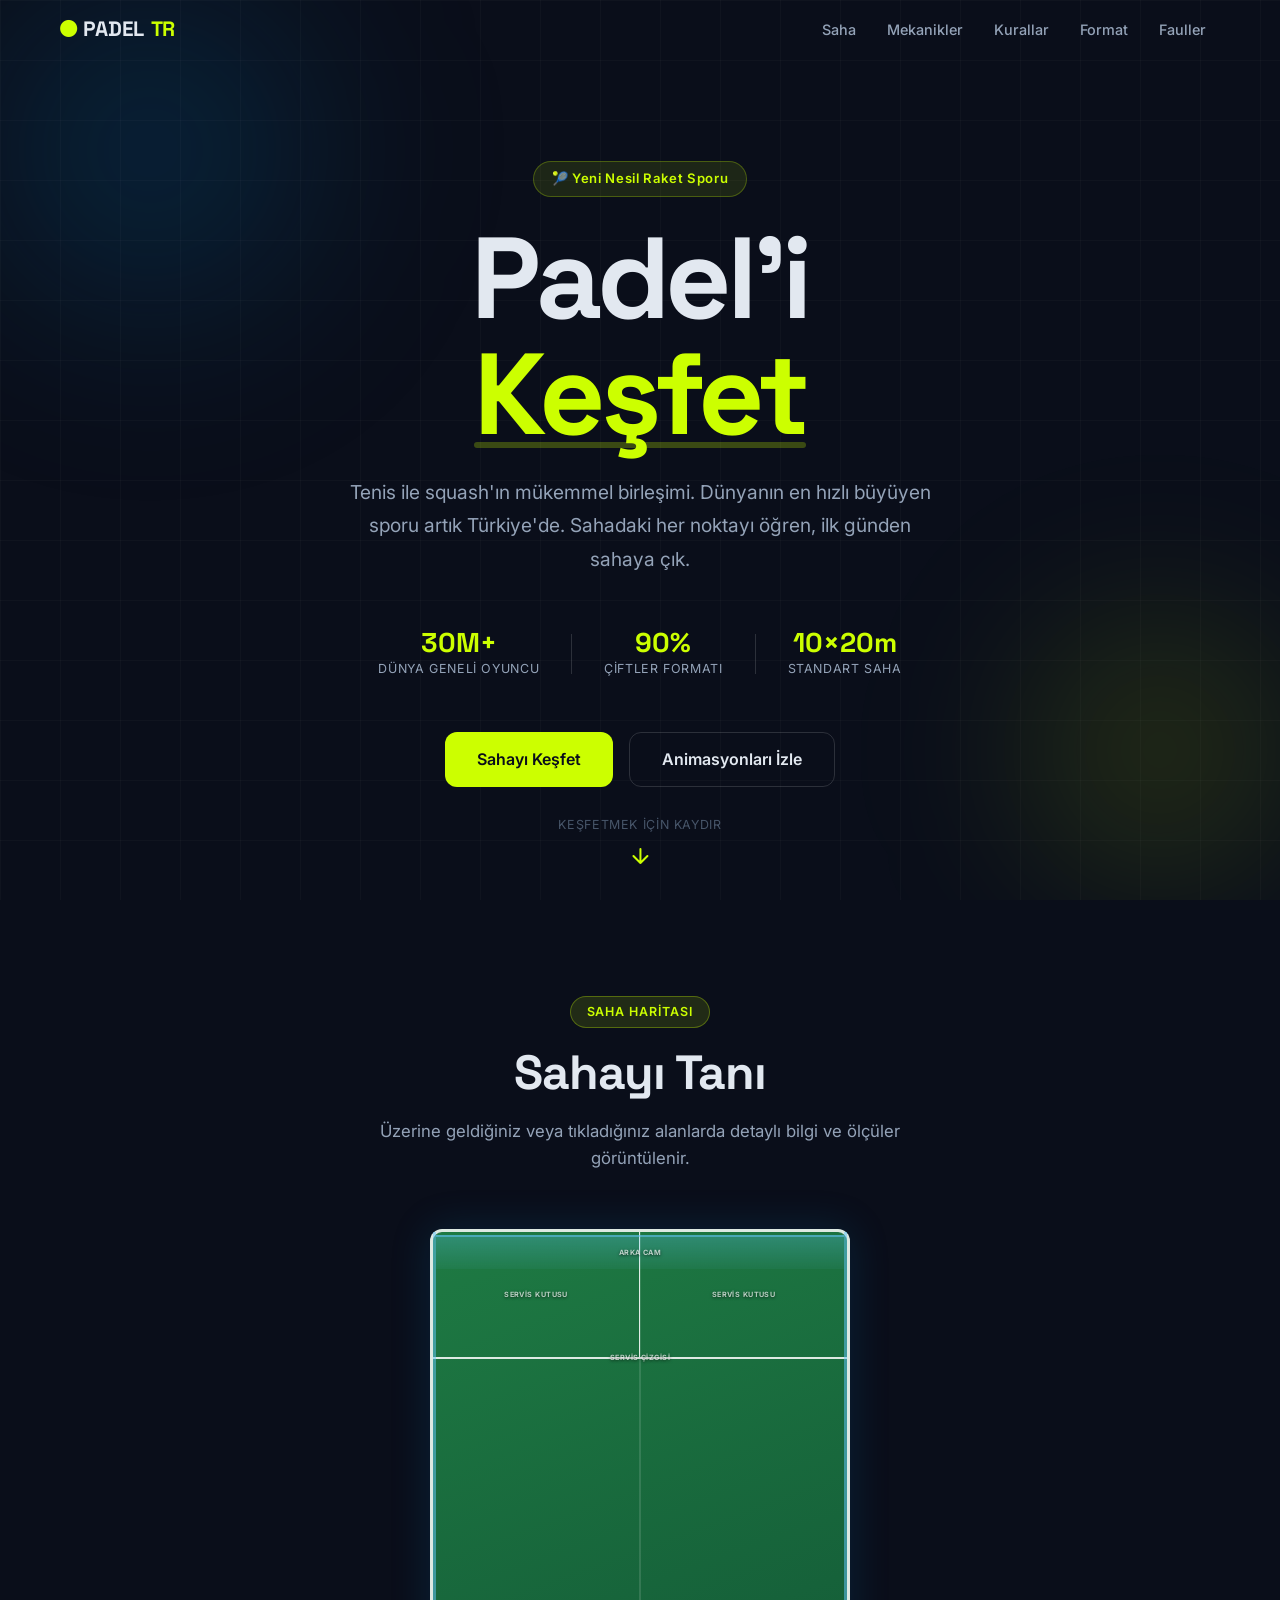
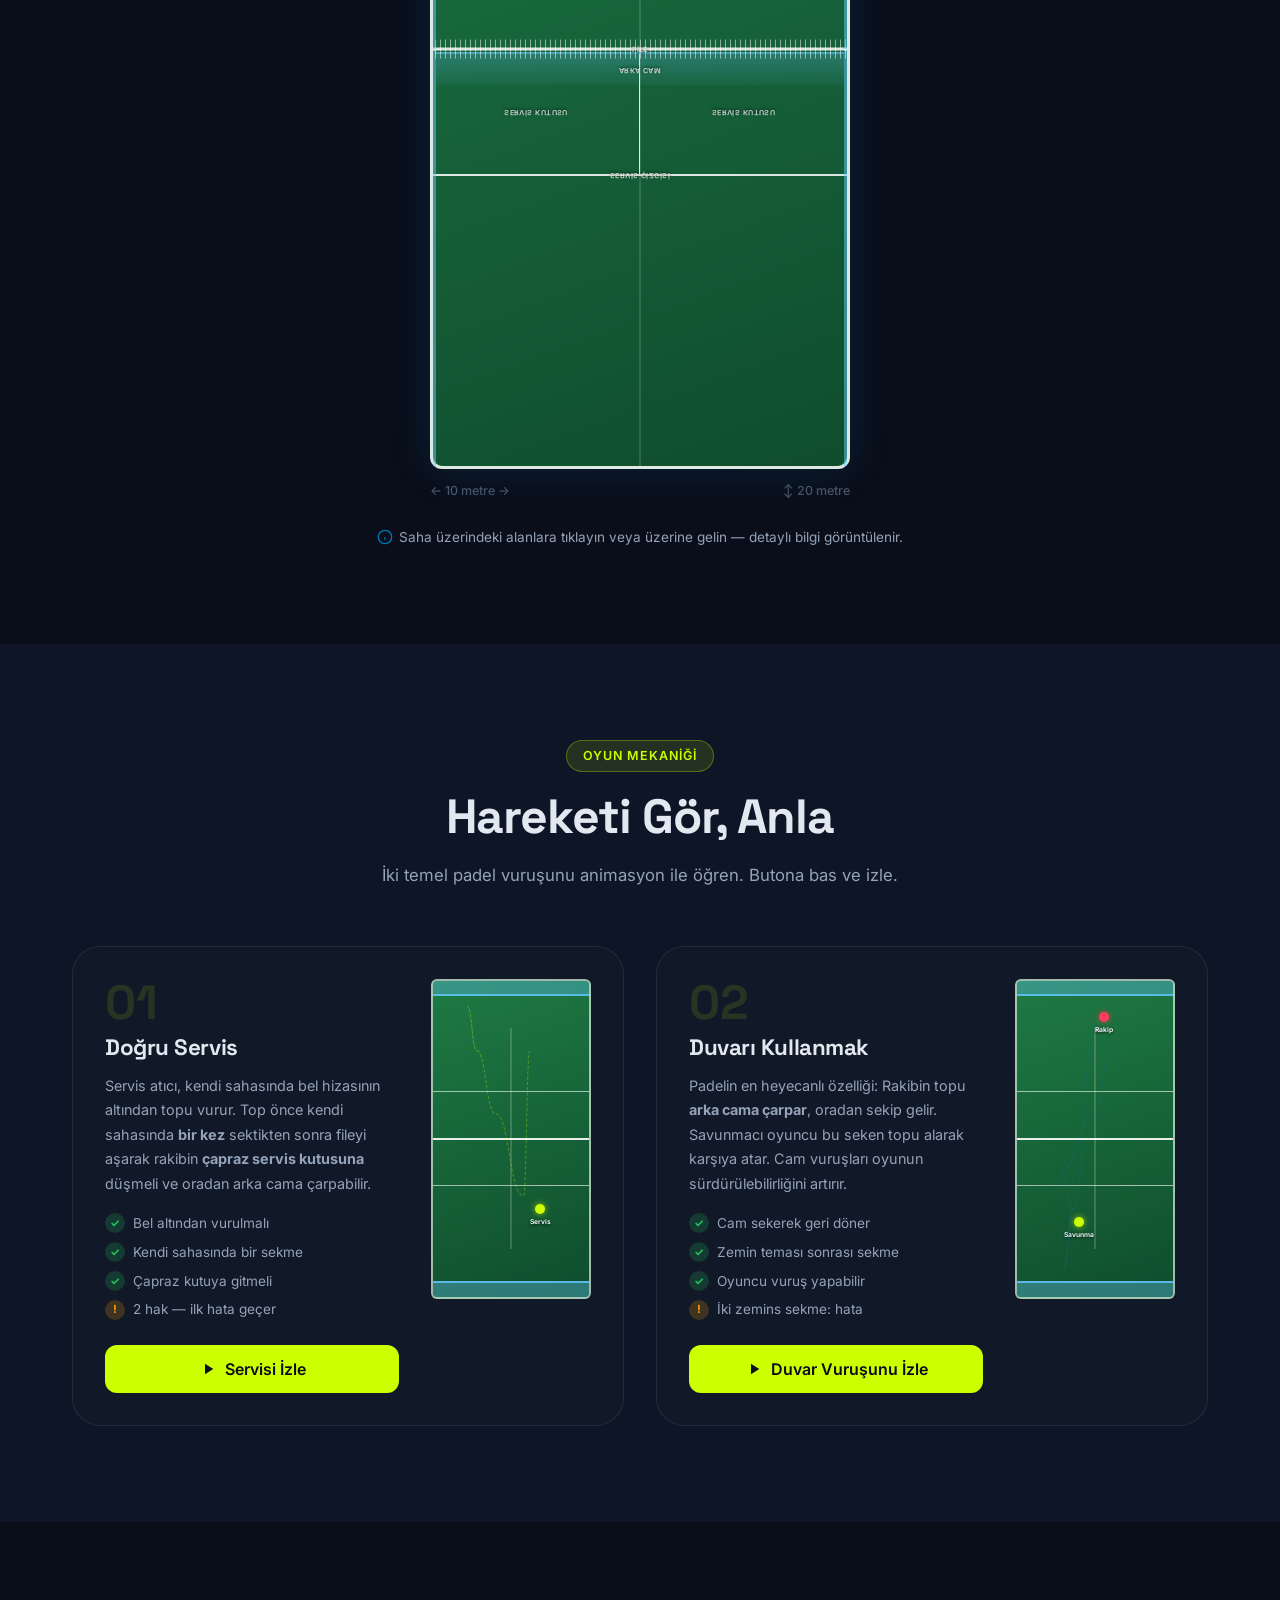
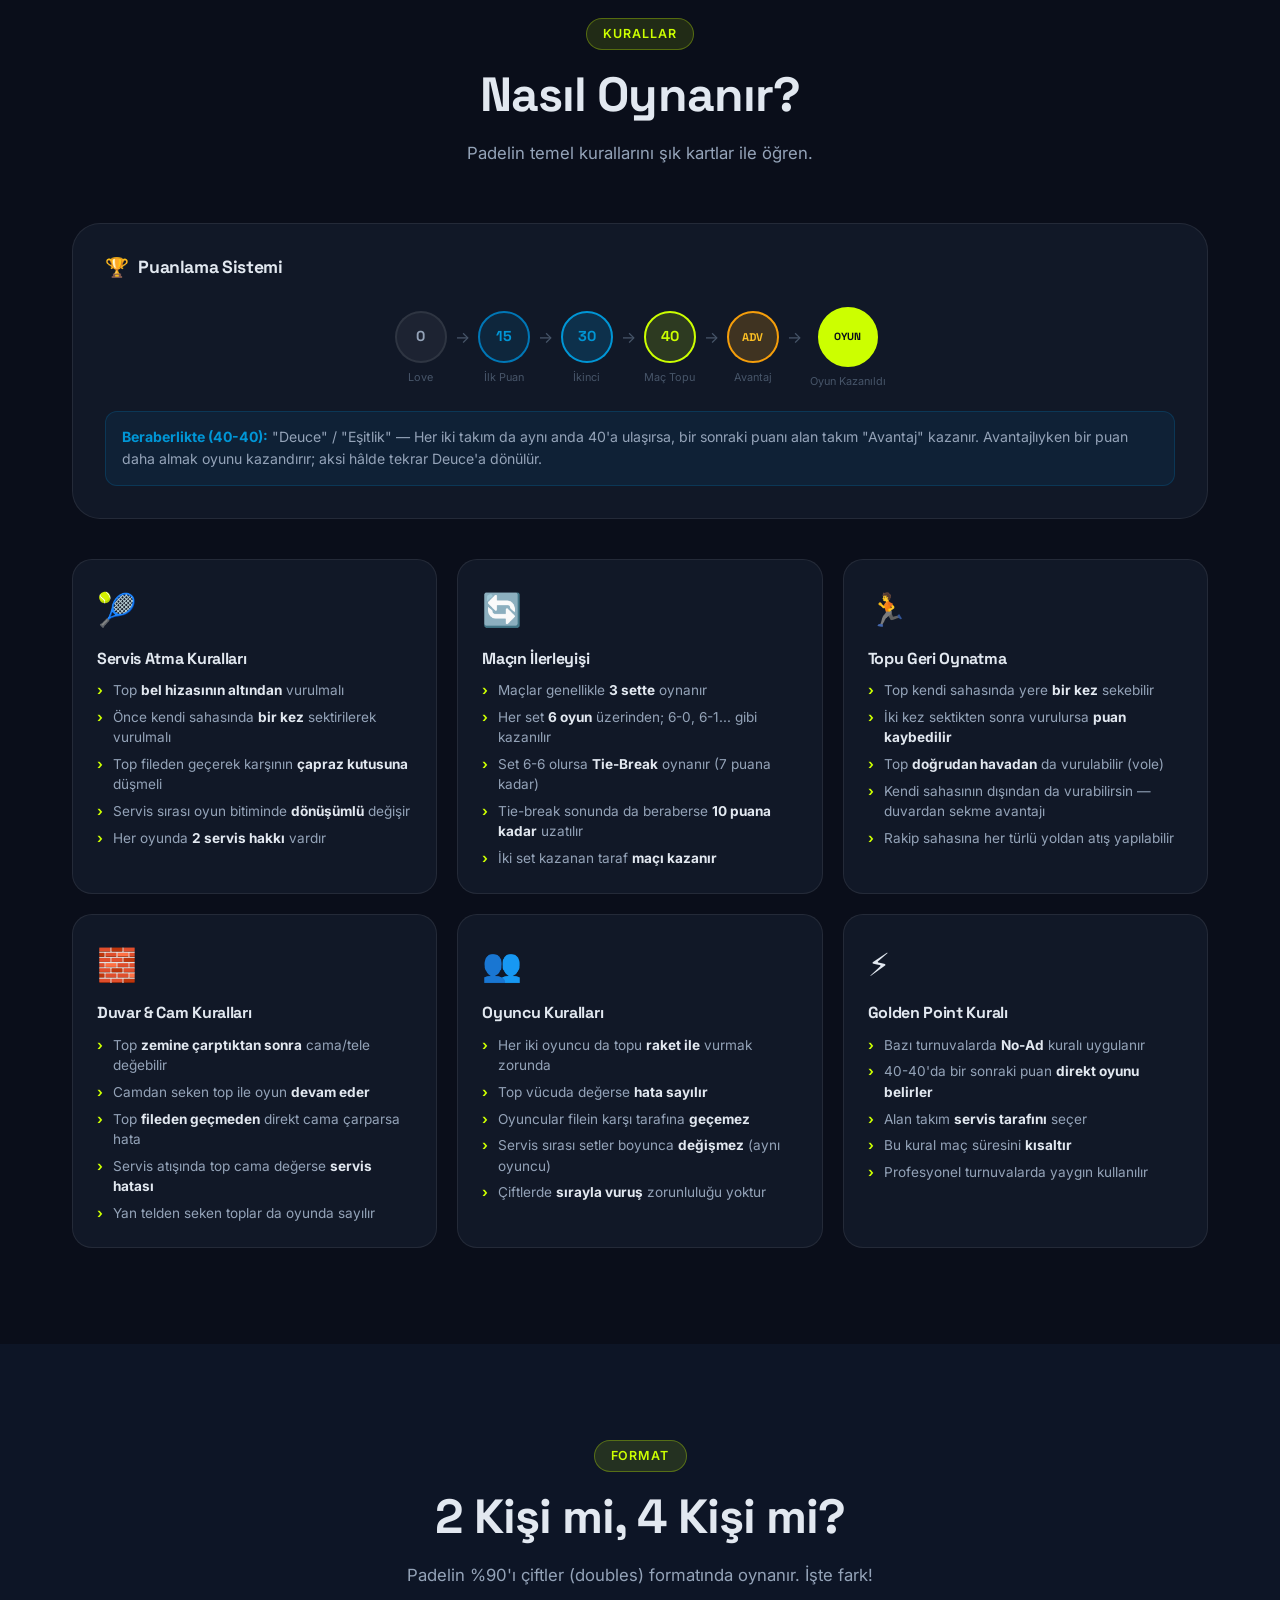
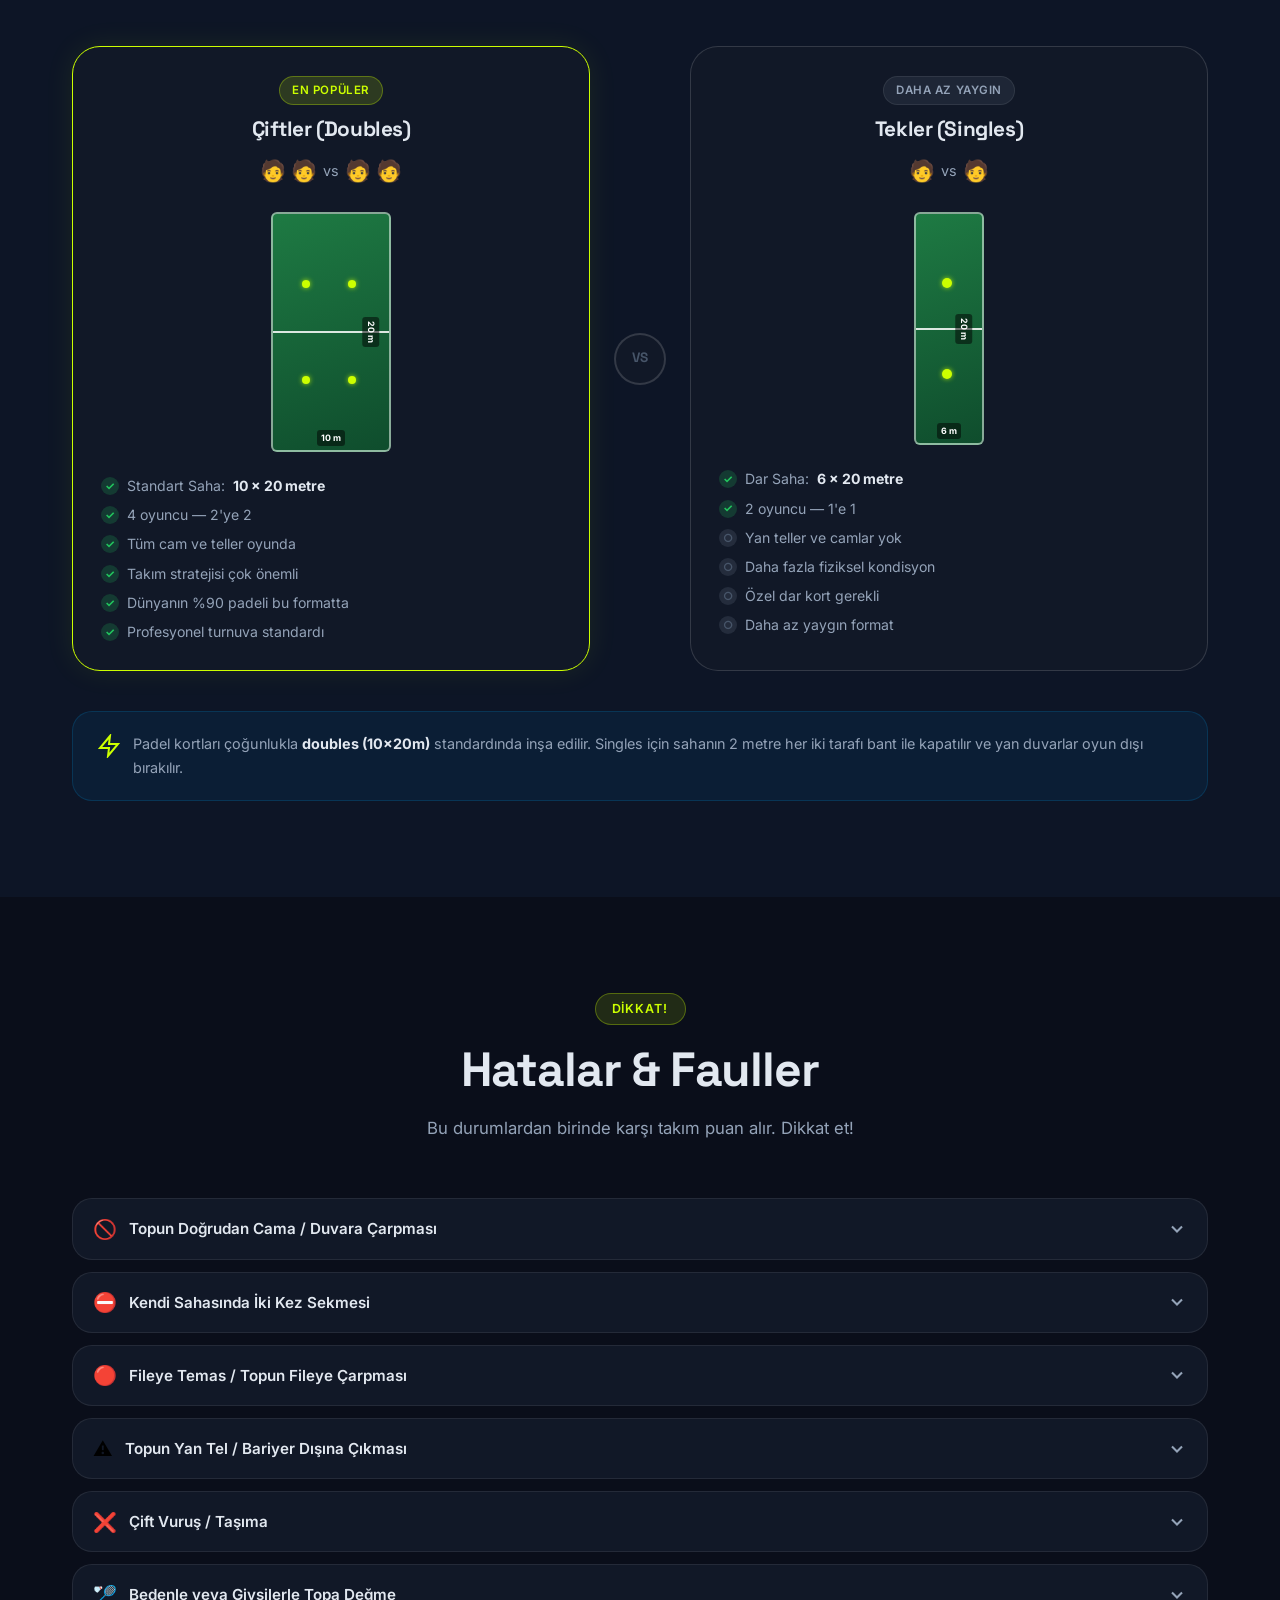
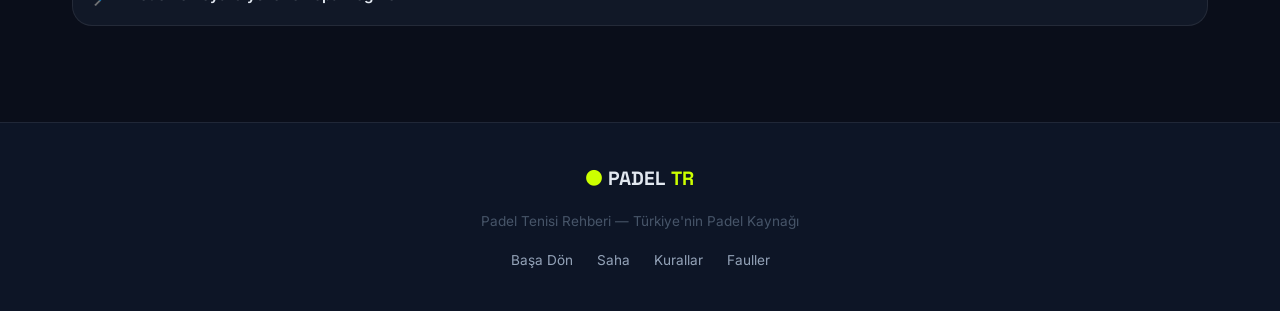
==== index.html @ 885c06d2 "feat: Padel Tenisi Rehberi - tam interaktif web sitesi - Hero bolumu: animasyonlu orb arka plan, neo" ====
<!DOCTYPE html>
<html lang="tr">
<head>
  <meta charset="UTF-8" />
  <meta name="viewport" content="width=device-width, initial-scale=1.0" />
  <meta name="description" content="Padel Tenisi Rehberi — Kurallar, Saha Haritası, Oyun Mekaniği ve Daha Fazlası" />
  <title>Padel'i Keşfet — Türkiye'nin Padel Rehberi</title>
  <link rel="stylesheet" href="style.css" />
  <link rel="preconnect" href="https://fonts.googleapis.com" />
  <link rel="preconnect" href="https://fonts.gstatic.com" crossorigin />
  <link href="https://fonts.googleapis.com/css2?family=Inter:wght@300;400;500;600;700;900&family=Space+Grotesk:wght@400;500;600;700&display=swap" rel="stylesheet" />
</head>
<body>

  <!-- ═══════════════════════════════════════════
       NAVIGATION
  ═══════════════════════════════════════════ -->
  <nav class="navbar" id="navbar">
    <div class="nav-inner">
      <a href="#hero" class="nav-logo">
        <span class="logo-ball">⬤</span>
        PADEL<span class="logo-accent">TR</span>
      </a>
      <button class="nav-toggle" id="navToggle" aria-label="Menüyü aç/kapat">
        <span></span><span></span><span></span>
      </button>
      <ul class="nav-links" id="navLinks">
        <li><a href="#court-map">Saha</a></li>
        <li><a href="#mechanics">Mekanikler</a></li>
        <li><a href="#rules">Kurallar</a></li>
        <li><a href="#formats">Format</a></li>
        <li><a href="#faults">Fauller</a></li>
      </ul>
    </div>
  </nav>

  <!-- ═══════════════════════════════════════════
       1. HERO BÖLÜMİ
  ═══════════════════════════════════════════ -->
  <section class="hero" id="hero">
    <div class="hero-bg">
      <div class="hero-orb hero-orb--1"></div>
      <div class="hero-orb hero-orb--2"></div>
      <div class="hero-grid-lines"></div>
    </div>
    <div class="hero-content">
      <div class="hero-badge">🎾 Yeni Nesil Raket Sporu</div>
      <h1 class="hero-title">
        Padel'i<br />
        <span class="hero-title--accent">Keşfet</span>
      </h1>
      <p class="hero-subtitle">
        Tenis ile squash'ın mükemmel birleşimi. Dünyanın en hızlı büyüyen sporu artık Türkiye'de. 
        Sahadaki her noktayı öğren, ilk günden sahaya çık.
      </p>
      <div class="hero-stats">
        <div class="stat-item">
          <span class="stat-number">30M+</span>
          <span class="stat-label">Dünya Geneli Oyuncu</span>
        </div>
        <div class="stat-divider"></div>
        <div class="stat-item">
          <span class="stat-number">90%</span>
          <span class="stat-label">Çiftler Formatı</span>
        </div>
        <div class="stat-divider"></div>
        <div class="stat-item">
          <span class="stat-number">10×20m</span>
          <span class="stat-label">Standart Saha</span>
        </div>
      </div>
      <div class="hero-cta">
        <a href="#court-map" class="btn btn--primary">Sahayı Keşfet</a>
        <a href="#mechanics" class="btn btn--ghost">Animasyonları İzle</a>
      </div>
    </div>
    <div class="hero-scroll-hint">
      <span>Keşfetmek için kaydır</span>
      <div class="scroll-arrow">
        <svg width="24" height="24" viewBox="0 0 24 24" fill="none">
          <path d="M12 5v14M5 12l7 7 7-7" stroke="currentColor" stroke-width="2" stroke-linecap="round" stroke-linejoin="round"/>
        </svg>
      </div>
    </div>
  </section>

  <!-- ═══════════════════════════════════════════
       2. İNTERAKTİF SAHA HARİTASI
  ═══════════════════════════════════════════ -->
  <section class="section" id="court-map">
    <div class="container">
      <div class="section-header">
        <div class="section-tag">Saha Haritası</div>
        <h2 class="section-title">Sahayı Tanı</h2>
        <p class="section-desc">Üzerine geldiğiniz veya tıkladığınız alanlarda detaylı bilgi ve ölçüler görüntülenir.</p>
      </div>

      <div class="court-wrapper">
        <div class="court" id="court">

          <!-- Saha zemini -->
          <div class="court-surface"></div>

          <!-- Orta file -->
          <div class="court-net" data-hotspot="net">
            <div class="hotspot-label">FİLE</div>
            <div class="tooltip" role="tooltip">
              <h3>File (Net)</h3>
              <p>Ortada sahanın genişliği boyunca uzanan file. Ortada <strong>88 cm</strong>, kenarlarda <strong>92 cm</strong> yüksekliğindedir.</p>
              <ul>
                <li>Top fileden geçmeli</li>
                <li>File direğine çarparsa hata</li>
                <li>Sahanın ortasında yer alır</li>
              </ul>
            </div>
          </div>

          <!-- Üst yarı (rakip saha) -->
          <div class="court-half court-half--top">
            <!-- Servis kutuları üst -->
            <div class="service-box service-box--top-left" data-hotspot="service-box-tl">
              <div class="hotspot-label">SERVİS KUTUSU</div>
              <div class="tooltip" role="tooltip">
                <h3>Servis Kutusu (Sol)</h3>
                <p>Rakip sahasının sol servis alanı. <strong>5×3m</strong> boyutlarındadır.</p>
                <ul>
                  <li>Servis bu kutuya düşmeli</li>
                  <li>Çapraz atış gereklidir</li>
                  <li>Servis çizgisi sınırı var</li>
                </ul>
              </div>
            </div>
            <div class="service-box service-box--top-right" data-hotspot="service-box-tr">
              <div class="hotspot-label">SERVİS KUTUSU</div>
              <div class="tooltip" role="tooltip">
                <h3>Servis Kutusu (Sağ)</h3>
                <p>Rakip sahasının sağ servis alanı. <strong>5×3m</strong> boyutlarındadır.</p>
                <ul>
                  <li>Sağdan serviste bu kutuya atılır</li>
                  <li>Top çizgiye değse geçerlidir</li>
                </ul>
              </div>
            </div>
            <!-- Servis çizgisi üst -->
            <div class="service-line service-line--top" data-hotspot="service-line-top">
              <div class="hotspot-label">SERVİS ÇİZGİSİ</div>
              <div class="tooltip" role="tooltip">
                <h3>Servis Çizgisi</h3>
                <p>Fileden <strong>3 metre</strong> uzaklıktaki paralel çizgi. Servis bu çizginin önüne düşmelidir.</p>
                <ul>
                  <li>Servis top bu hattın önünde sektirilmeli</li>
                  <li>Hatların üzerindeki atışlar geçerli sayılır</li>
                </ul>
              </div>
            </div>
            <!-- Arka cam üst -->
            <div class="back-glass back-glass--top" data-hotspot="back-glass-top">
              <div class="hotspot-label">ARKA CAM</div>
              <div class="tooltip tooltip--bottom" role="tooltip">
                <h3>Arka Cam / Duvar</h3>
                <p>Sahanın arka bölümünü çevreleyen <strong>3-4 metre</strong> yüksekliğindeki cam/duvar.</p>
                <ul>
                  <li>Top camdan sekebilir — oyun devam eder</li>
                  <li>Top buraya çarpmadan önce yere çarpmış olmalı</li>
                  <li>Sahanın en stratejik noktası!</li>
                </ul>
              </div>
            </div>
            <!-- Yan teller üst -->
            <div class="side-wall side-wall--top-left" data-hotspot="side-wall-tl">
              <div class="tooltip tooltip--right" role="tooltip">
                <h3>Yan Tel / Cam</h3>
                <p>Sahanın yan taraflarını çevreleyen <strong>3-4 metre</strong> yüksekliğindeki tel/cam yapı.</p>
                <ul>
                  <li>Toplar buradan da sekebilir</li>
                  <li>Duvar oyunu padelin özüdür</li>
                </ul>
              </div>
            </div>
            <div class="side-wall side-wall--top-right" data-hotspot="side-wall-tr">
              <div class="tooltip tooltip--left" role="tooltip">
                <h3>Yan Tel / Cam</h3>
                <p>Sahanın yan taraflarını çevreleyen <strong>3-4 metre</strong> yüksekliğindeki tel/cam yapı.</p>
                <ul>
                  <li>Toplar buradan da sekebilir</li>
                  <li>Duvar oyunu padelin özüdür</li>
                </ul>
              </div>
            </div>
          </div>

          <!-- Alt yarı (kendi saha) -->
          <div class="court-half court-half--bottom">
            <!-- Servis kutuları alt -->
            <div class="service-box service-box--bottom-left" data-hotspot="service-box-bl">
              <div class="hotspot-label">SERVİS KUTUSU</div>
              <div class="tooltip tooltip--top" role="tooltip">
                <h3>Servis Kutusu (Sol)</h3>
                <p>Kendi sahanızın sol servis alanı. Servis buradaki çizginin arkasından atılır.</p>
                <ul>
                  <li>Servis atışı bu alandan yapılır</li>
                  <li>Bel altı vurma zorunluluğu</li>
                </ul>
              </div>
            </div>
            <div class="service-box service-box--bottom-right" data-hotspot="service-box-br">
              <div class="hotspot-label">SERVİS KUTUSU</div>
              <div class="tooltip tooltip--top" role="tooltip">
                <h3>Servis Kutusu (Sağ)</h3>
                <p>Kendi sahanızın sağ servis alanı.</p>
                <ul>
                  <li>Sağdan servis bu alandan yapılır</li>
                  <li>Bel altı vurma zorunluluğu</li>
                </ul>
              </div>
            </div>
            <!-- Servis çizgisi alt -->
            <div class="service-line service-line--bottom" data-hotspot="service-line-bottom">
              <div class="hotspot-label">SERVİS ÇİZGİSİ</div>
              <div class="tooltip tooltip--top" role="tooltip">
                <h3>Servis Çizgisi</h3>
                <p>Fileden <strong>3 metre</strong> uzaklıkta yer alır. Servis atarken bu çizginin arkasına geçilmez.</p>
              </div>
            </div>
            <!-- Arka cam alt -->
            <div class="back-glass back-glass--bottom" data-hotspot="back-glass-bottom">
              <div class="hotspot-label">ARKA CAM</div>
              <div class="tooltip tooltip--top" role="tooltip">
                <h3>Arka Cam / Duvar</h3>
                <p>Savunma ve hücum stratejisinin merkezindeki alan. Rakip vuruşları buradan sekebilir.</p>
                <ul>
                  <li>Camdan sekme: oyun devam eder</li>
                  <li>Direkt vuruş: hata (rakip puan alır)</li>
                </ul>
              </div>
            </div>
            <!-- Yan teller alt -->
            <div class="side-wall side-wall--bottom-left" data-hotspot="side-wall-bl">
              <div class="tooltip tooltip--right" role="tooltip">
                <h3>Yan Tel / Cam</h3>
                <p>Sol yan duvar. Stratejik vuruşlar için kullanılabilir.</p>
              </div>
            </div>
            <div class="side-wall side-wall--bottom-right" data-hotspot="side-wall-br">
              <div class="tooltip tooltip--left" role="tooltip">
                <h3>Yan Tel / Cam</h3>
                <p>Sağ yan duvar. Stratejik vuruşlar için kullanılabilir.</p>
              </div>
            </div>
          </div>

          <!-- Orta çizgi -->
          <div class="center-line"></div>

          <!-- Animasyon topu -->
          <div class="anim-ball" id="animBall"></div>
          <div class="anim-ball anim-ball--trail" id="animBallTrail"></div>

        </div>

        <!-- Saha boyutları etiketi -->
        <div class="court-dimensions">
          <span class="dim-width">← 10 metre →</span>
          <span class="dim-height">↕ 20 metre</span>
        </div>
      </div>

      <p class="court-hint">
        <svg width="16" height="16" viewBox="0 0 24 24" fill="none" stroke="currentColor" stroke-width="2"><circle cx="12" cy="12" r="10"/><path d="M12 16v-4M12 8h.01"/></svg>
        Saha üzerindeki alanlara tıklayın veya üzerine gelin — detaylı bilgi görüntülenir.
      </p>
    </div>
  </section>

  <!-- ═══════════════════════════════════════════
       3. ANİMASYONLU OYUN MEKANİKLERİ
  ═══════════════════════════════════════════ -->
  <section class="section section--dark" id="mechanics">
    <div class="container">
      <div class="section-header">
        <div class="section-tag">Oyun Mekaniği</div>
        <h2 class="section-title">Hareketi Gör, Anla</h2>
        <p class="section-desc">İki temel padel vuruşunu animasyon ile öğren. Butona bas ve izle.</p>
      </div>

      <div class="mechanics-grid">

        <!-- Animasyon 1: Servis -->
        <div class="mechanic-card" id="mechanic-serve">
          <div class="mechanic-info">
            <div class="mechanic-number">01</div>
            <h3>Doğru Servis</h3>
            <p>
              Servis atıcı, kendi sahasında bel hizasının altından topu vurur. Top önce kendi sahasında <strong>bir kez</strong> sektikten sonra fileyi aşarak rakibin <strong>çapraz servis kutusuna</strong> düşmeli ve oradan arka cama çarpabilir.
            </p>
            <ul class="mechanic-rules">
              <li>
                <span class="rule-icon rule-icon--ok">✓</span>
                Bel altından vurulmalı
              </li>
              <li>
                <span class="rule-icon rule-icon--ok">✓</span>
                Kendi sahasında bir sekme
              </li>
              <li>
                <span class="rule-icon rule-icon--ok">✓</span>
                Çapraz kutuya gitmeli
              </li>
              <li>
                <span class="rule-icon rule-icon--warn">!</span>
                2 hak — ilk hata geçer
              </li>
            </ul>
            <button class="btn btn--primary btn--anim" id="btnServe" aria-label="Servis animasyonunu başlat">
              <svg width="18" height="18" viewBox="0 0 24 24" fill="currentColor"><path d="M8 5v14l11-7z"/></svg>
              Servisi İzle
            </button>
          </div>
          <div class="mechanic-court-wrap">
            <div class="mechanic-court" id="serveCourt">
              <!-- Mini saha çizgileri -->
              <div class="mc-net"></div>
              <div class="mc-service-line mc-service-line--top"></div>
              <div class="mc-service-line mc-service-line--bottom"></div>
              <div class="mc-center-line"></div>
              <div class="mc-back-wall mc-back-wall--top"></div>
              <div class="mc-back-wall mc-back-wall--bottom"></div>
              <!-- Player -->
              <div class="mc-player mc-player--server" id="serverPlayer">
                <div class="mc-player-dot"></div>
                <span>Servis</span>
              </div>
              <!-- Ball -->
              <div class="mc-ball" id="serveBall"></div>
              <!-- Bounce markers -->
              <div class="mc-bounce" id="serveBounce1"></div>
              <div class="mc-bounce" id="serveBounce2"></div>
              <!-- Trajectory path -->
              <svg class="mc-trajectory" id="serveTrajectory" viewBox="0 0 300 600" preserveAspectRatio="none">
                <path id="servePath" d="" fill="none" stroke="rgba(204,255,0,0.3)" stroke-width="2" stroke-dasharray="6,4"/>
              </svg>
            </div>
          </div>
        </div>

        <!-- Animasyon 2: Duvar Vuruşu -->
        <div class="mechanic-card" id="mechanic-wall">
          <div class="mechanic-info">
            <div class="mechanic-number">02</div>
            <h3>Duvarı Kullanmak</h3>
            <p>
              Padelin en heyecanlı özelliği: Rakibin topu <strong>arka cama çarpar</strong>, oradan sekip gelir. Savunmacı oyuncu bu seken topu alarak karşıya atar. Cam vuruşları oyunun sürdürülebilirliğini artırır.
            </p>
            <ul class="mechanic-rules">
              <li>
                <span class="rule-icon rule-icon--ok">✓</span>
                Cam sekerek geri döner
              </li>
              <li>
                <span class="rule-icon rule-icon--ok">✓</span>
                Zemin teması sonrası sekme
              </li>
              <li>
                <span class="rule-icon rule-icon--ok">✓</span>
                Oyuncu vuruş yapabilir
              </li>
              <li>
                <span class="rule-icon rule-icon--warn">!</span>
                İki zemins sekme: hata
              </li>
            </ul>
            <button class="btn btn--primary btn--anim" id="btnWall" aria-label="Duvar vuruşu animasyonunu başlat">
              <svg width="18" height="18" viewBox="0 0 24 24" fill="currentColor"><path d="M8 5v14l11-7z"/></svg>
              Duvar Vuruşunu İzle
            </button>
          </div>
          <div class="mechanic-court-wrap">
            <div class="mechanic-court" id="wallCourt">
              <div class="mc-net"></div>
              <div class="mc-service-line mc-service-line--top"></div>
              <div class="mc-service-line mc-service-line--bottom"></div>
              <div class="mc-center-line"></div>
              <div class="mc-back-wall mc-back-wall--top"></div>
              <div class="mc-back-wall mc-back-wall--bottom"></div>
              <!-- Players -->
              <div class="mc-player mc-player--attacker" id="attackerPlayer">
                <div class="mc-player-dot mc-player-dot--enemy"></div>
                <span>Rakip</span>
              </div>
              <div class="mc-player mc-player--defender" id="defenderPlayer">
                <div class="mc-player-dot"></div>
                <span>Savunma</span>
              </div>
              <!-- Ball -->
              <div class="mc-ball mc-ball--wall" id="wallBall"></div>
              <!-- Bounce markers -->
              <div class="mc-bounce" id="wallBounce1"></div>
              <div class="mc-bounce" id="wallBounce2"></div>
              <!-- SVG trajectory -->
              <svg class="mc-trajectory" id="wallTrajectory" viewBox="0 0 300 600" preserveAspectRatio="none">
                <path id="wallPath" d="" fill="none" stroke="rgba(0,119,182,0.3)" stroke-width="2" stroke-dasharray="6,4"/>
              </svg>
            </div>
          </div>
        </div>

      </div>
    </div>
  </section>

  <!-- ═══════════════════════════════════════════
       4. KURALLAR VE OYNANIS
  ═══════════════════════════════════════════ -->
  <section class="section" id="rules">
    <div class="container">
      <div class="section-header">
        <div class="section-tag">Kurallar</div>
        <h2 class="section-title">Nasıl Oynanır?</h2>
        <p class="section-desc">Padelin temel kurallarını şık kartlar ile öğren.</p>
      </div>

      <!-- Puanlama Sistemi -->
      <div class="rules-block">
        <h3 class="rules-block-title">
          <span class="rules-icon">🏆</span>
          Puanlama Sistemi
        </h3>
        <div class="scoring-track">
          <div class="score-step">
            <div class="score-circle score-circle--0">0</div>
            <span>Love</span>
          </div>
          <div class="score-arrow">→</div>
          <div class="score-step">
            <div class="score-circle score-circle--15">15</div>
            <span>İlk Puan</span>
          </div>
          <div class="score-arrow">→</div>
          <div class="score-step">
            <div class="score-circle score-circle--30">30</div>
            <span>İkinci</span>
          </div>
          <div class="score-arrow">→</div>
          <div class="score-step">
            <div class="score-circle score-circle--40">40</div>
            <span>Maç Topu</span>
          </div>
          <div class="score-arrow">→</div>
          <div class="score-step">
            <div class="score-circle score-circle--adv">ADV</div>
            <span>Avantaj</span>
          </div>
          <div class="score-arrow">→</div>
          <div class="score-step">
            <div class="score-circle score-circle--game">OYUN</div>
            <span>Oyun Kazanıldı</span>
          </div>
        </div>
        <div class="scoring-note">
          <strong>Beraberlikte (40-40):</strong> "Deuce" / "Eşitlik" — Her iki takım da aynı anda 40'a ulaşırsa, bir sonraki puanı alan takım "Avantaj" kazanır. Avantajlıyken bir puan daha almak oyunu kazandırır; aksi hâlde tekrar Deuce'a dönülür.
        </div>
      </div>

      <!-- Kurallar Kartları -->
      <div class="rules-cards">

        <div class="rule-card" data-reveal>
          <div class="rule-card-icon">🎾</div>
          <h4>Servis Atma Kuralları</h4>
          <ul>
            <li>Top <strong>bel hizasının altından</strong> vurulmalı</li>
            <li>Önce kendi sahasında <strong>bir kez</strong> sektirilerek vurulmalı</li>
            <li>Top fileden geçerek karşının <strong>çapraz kutusuna</strong> düşmeli</li>
            <li>Servis sırası oyun bitiminde <strong>dönüşümlü</strong> değişir</li>
            <li>Her oyunda <strong>2 servis hakkı</strong> vardır</li>
          </ul>
        </div>

        <div class="rule-card" data-reveal>
          <div class="rule-card-icon">🔄</div>
          <h4>Maçın İlerleyişi</h4>
          <ul>
            <li>Maçlar genellikle <strong>3 sette</strong> oynanır</li>
            <li>Her set <strong>6 oyun</strong> üzerinden; 6-0, 6-1... gibi kazanılır</li>
            <li>Set 6-6 olursa <strong>Tie-Break</strong> oynanır (7 puana kadar)</li>
            <li>Tie-break sonunda da beraberse <strong>10 puana kadar</strong> uzatılır</li>
            <li>İki set kazanan taraf <strong>maçı kazanır</strong></li>
          </ul>
        </div>

        <div class="rule-card" data-reveal>
          <div class="rule-card-icon">🏃</div>
          <h4>Topu Geri Oynatma</h4>
          <ul>
            <li>Top kendi sahasında yere <strong>bir kez</strong> sekebilir</li>
            <li>İki kez sektikten sonra vurulursa <strong>puan kaybedilir</strong></li>
            <li>Top <strong>doğrudan havadan</strong> da vurulabilir (vole)</li>
            <li>Kendi sahasının dışından da vurabilirsin — duvardan sekme avantajı</li>
            <li>Rakip sahasına her türlü yoldan atış yapılabilir</li>
          </ul>
        </div>

        <div class="rule-card" data-reveal>
          <div class="rule-card-icon">🧱</div>
          <h4>Duvar & Cam Kuralları</h4>
          <ul>
            <li>Top <strong>zemine çarptıktan sonra</strong> cama/tele değebilir</li>
            <li>Camdan seken top ile oyun <strong>devam eder</strong></li>
            <li>Top <strong>fileden geçmeden</strong> direkt cama çarparsa hata</li>
            <li>Servis atışında top cama değerse <strong>servis hatası</strong></li>
            <li>Yan telden seken toplar da oyunda sayılır</li>
          </ul>
        </div>

        <div class="rule-card" data-reveal>
          <div class="rule-card-icon">👥</div>
          <h4>Oyuncu Kuralları</h4>
          <ul>
            <li>Her iki oyuncu da topu <strong>raket ile</strong> vurmak zorunda</li>
            <li>Top vücuda değerse <strong>hata sayılır</strong></li>
            <li>Oyuncular filein karşı tarafına <strong>geçemez</strong></li>
            <li>Servis sırası setler boyunca <strong>değişmez</strong> (aynı oyuncu)</li>
            <li>Çiftlerde <strong>sırayla vuruş</strong> zorunluluğu yoktur</li>
          </ul>
        </div>

        <div class="rule-card" data-reveal>
          <div class="rule-card-icon">⚡</div>
          <h4>Golden Point Kuralı</h4>
          <ul>
            <li>Bazı turnuvalarda <strong>No-Ad</strong> kuralı uygulanır</li>
            <li>40-40'da bir sonraki puan <strong>direkt oyunu belirler</strong></li>
            <li>Alan takım <strong>servis tarafını</strong> seçer</li>
            <li>Bu kural maç süresini <strong>kısaltır</strong></li>
            <li>Profesyonel turnuvalarda yaygın kullanılır</li>
          </ul>
        </div>

      </div>
    </div>
  </section>

  <!-- ═══════════════════════════════════════════
       5. SİNGLES VS DOUBLES
  ═══════════════════════════════════════════ -->
  <section class="section section--dark" id="formats">
    <div class="container">
      <div class="section-header">
        <div class="section-tag">Format</div>
        <h2 class="section-title">2 Kişi mi, 4 Kişi mi?</h2>
        <p class="section-desc">Padelin %90'ı çiftler (doubles) formatında oynanır. İşte fark!</p>
      </div>

      <div class="format-comparison">

        <!-- Doubles -->
        <div class="format-card format-card--doubles">
          <div class="format-card-header">
            <div class="format-badge format-badge--popular">En Popüler</div>
            <h3>Çiftler (Doubles)</h3>
            <div class="format-players">
              <div class="player-icon">🧑</div>
              <div class="player-icon">🧑</div>
              <span>vs</span>
              <div class="player-icon">🧑</div>
              <div class="player-icon">🧑</div>
            </div>
          </div>
          <div class="format-court-visual format-court-visual--doubles">
            <div class="fv-net"></div>
            <div class="fv-dim fv-dim--w">10 m</div>
            <div class="fv-dim fv-dim--h">20 m</div>
            <div class="fv-players">
              <div class="fv-player fv-player--1"></div>
              <div class="fv-player fv-player--2"></div>
              <div class="fv-player fv-player--3"></div>
              <div class="fv-player fv-player--4"></div>
            </div>
          </div>
          <ul class="format-features">
            <li class="feature--yes">
              <span class="fi">✓</span>
              Standart Saha: <strong>10 × 20 metre</strong>
            </li>
            <li class="feature--yes">
              <span class="fi">✓</span>
              4 oyuncu — 2'ye 2
            </li>
            <li class="feature--yes">
              <span class="fi">✓</span>
              Tüm cam ve teller oyunda
            </li>
            <li class="feature--yes">
              <span class="fi">✓</span>
              Takım stratejisi çok önemli
            </li>
            <li class="feature--yes">
              <span class="fi">✓</span>
              Dünyanın %90 padeli bu formatta
            </li>
            <li class="feature--yes">
              <span class="fi">✓</span>
              Profesyonel turnuva standardı
            </li>
          </ul>
        </div>

        <!-- vs divider -->
        <div class="format-vs">
          <div class="vs-circle">VS</div>
        </div>

        <!-- Singles -->
        <div class="format-card format-card--singles">
          <div class="format-card-header">
            <div class="format-badge format-badge--singles">Daha Az Yaygın</div>
            <h3>Tekler (Singles)</h3>
            <div class="format-players">
              <div class="player-icon">🧑</div>
              <span>vs</span>
              <div class="player-icon">🧑</div>
            </div>
          </div>
          <div class="format-court-visual format-court-visual--singles">
            <div class="fv-net"></div>
            <div class="fv-dim fv-dim--w">6 m</div>
            <div class="fv-dim fv-dim--h">20 m</div>
            <div class="fv-players">
              <div class="fv-player fv-player--1"></div>
              <div class="fv-player fv-player--3"></div>
            </div>
          </div>
          <ul class="format-features">
            <li class="feature--yes">
              <span class="fi">✓</span>
              Dar Saha: <strong>6 × 20 metre</strong>
            </li>
            <li class="feature--yes">
              <span class="fi">✓</span>
              2 oyuncu — 1'e 1
            </li>
            <li class="feature--note">
              <span class="fi">○</span>
              Yan teller ve camlar yok
            </li>
            <li class="feature--note">
              <span class="fi">○</span>
              Daha fazla fiziksel kondisyon
            </li>
            <li class="feature--note">
              <span class="fi">○</span>
              Özel dar kort gerekli
            </li>
            <li class="feature--note">
              <span class="fi">○</span>
              Daha az yaygın format
            </li>
          </ul>
        </div>

      </div>

      <!-- Key difference callout -->
      <div class="format-callout">
        <svg width="24" height="24" viewBox="0 0 24 24" fill="none" stroke="currentColor" stroke-width="2"><polygon points="13 2 3 14 12 14 11 22 21 10 12 10 13 2"/></svg>
        <p>Padel kortları çoğunlukla <strong>doubles (10×20m)</strong> standardında inşa edilir. Singles için sahanın 2 metre her iki tarafı bant ile kapatılır ve yan duvarlar oyun dışı bırakılır.</p>
      </div>

    </div>
  </section>

  <!-- ═══════════════════════════════════════════
       6. HATALAR VE CEZALAR (FAUL)
  ═══════════════════════════════════════════ -->
  <section class="section" id="faults">
    <div class="container">
      <div class="section-header">
        <div class="section-tag">Dikkat!</div>
        <h2 class="section-title">Hatalar & Fauller</h2>
        <p class="section-desc">Bu durumlardan birinde karşı takım puan alır. Dikkat et!</p>
      </div>

      <div class="faults-grid">

        <!-- Accordion item 1 -->
        <div class="fault-item" data-accordion>
          <button class="fault-header" aria-expanded="false">
            <div class="fault-header-left">
              <span class="fault-icon">🚫</span>
              <span class="fault-title">Topun Doğrudan Cama / Duvara Çarpması</span>
            </div>
            <span class="fault-chevron">
              <svg width="20" height="20" viewBox="0 0 24 24" fill="none" stroke="currentColor" stroke-width="2.5"><path d="M6 9l6 6 6-6"/></svg>
            </span>
          </button>
          <div class="fault-body">
            <p>Top, fileyi geçtikten sonra rakip sahasında önce <strong>yere değmeden</strong> doğrudan arka cama veya yan duvara çarparsa, <strong>bu atış hata sayılır</strong> ve rakip puan alır.</p>
            <div class="fault-example">
              <span class="fault-example-wrong">✗ Yanlış:</span> File → Direkt cam → Puan kaybı
              <br />
              <span class="fault-example-right">✓ Doğru:</span> File → Zemin sekme → Cam → Oyun devam
            </div>
          </div>
        </div>

        <!-- Accordion item 2 -->
        <div class="fault-item" data-accordion>
          <button class="fault-header" aria-expanded="false">
            <div class="fault-header-left">
              <span class="fault-icon">⛔</span>
              <span class="fault-title">Kendi Sahasında İki Kez Sekmesi</span>
            </div>
            <span class="fault-chevron">
              <svg width="20" height="20" viewBox="0 0 24 24" fill="none" stroke="currentColor" stroke-width="2.5"><path d="M6 9l6 6 6-6"/></svg>
            </span>
          </button>
          <div class="fault-body">
            <p>Rakipten gelen top kendi sahanızda iki kez yere değdiğinde topun <strong>oyun dışı</strong> sayılması gerekir. İlk sekeye kadar vurabilirsiniz; ikinci sekeden sonra vuramazsınız.</p>
            <div class="fault-example">
              <span class="fault-example-wrong">✗ Yanlış:</span> Top 2. kez yere değdi → vurdun → Puan kaybı
              <br />
              <span class="fault-example-right">✓ Doğru:</span> 1. sekeden hemen sonra vur
            </div>
          </div>
        </div>

        <!-- Accordion item 3 -->
        <div class="fault-item" data-accordion>
          <button class="fault-header" aria-expanded="false">
            <div class="fault-header-left">
              <span class="fault-icon">🔴</span>
              <span class="fault-title">Fileye Temas / Topun Fileye Çarpması</span>
            </div>
            <span class="fault-chevron">
              <svg width="20" height="20" viewBox="0 0 24 24" fill="none" stroke="currentColor" stroke-width="2.5"><path d="M6 9l6 6 6-6"/></svg>
            </span>
          </button>
          <div class="fault-body">
            <p>Vurulan top fileye çarparsa ve karşıya geçemezse <strong>puan kaybedilir</strong>. Oyuncunun bedeninin veya raketinin file ile temas etmesi de hata sayılır.</p>
            <div class="fault-example">
              <span class="fault-example-wrong">✗ Yanlış:</span> Top file bandına çarptı, geçemedi → Hata
              <br />
              <span class="fault-example-right">✓ Özel:</span> Servis topunun file bandına değip karşıya geçmesi → Servis tekrarı (Let)
            </div>
          </div>
        </div>

        <!-- Accordion item 4 -->
        <div class="fault-item" data-accordion>
          <button class="fault-header" aria-expanded="false">
            <div class="fault-header-left">
              <span class="fault-icon">⚠️</span>
              <span class="fault-title">Topun Yan Tel / Bariyer Dışına Çıkması</span>
            </div>
            <span class="fault-chevron">
              <svg width="20" height="20" viewBox="0 0 24 24" fill="none" stroke="currentColor" stroke-width="2.5"><path d="M6 9l6 6 6-6"/></svg>
            </span>
          </button>
          <div class="fault-body">
            <p>Top sahanın sınırları dışına çıkarsa (yan tel üzerinden veya arka duvarın üstünden), o atış <strong>hata</strong> sayılır ve puan kaybedilir.</p>
            <div class="fault-example">
              <span class="fault-example-wrong">✗ Yanlış:</span> Top yan telin üstünden dışarı çıktı → Hata
              <br />
              <span class="fault-example-right">✓ Doğru:</span> Top tel içinde kalmalı, seken top geçerli
            </div>
          </div>
        </div>

        <!-- Accordion item 5 -->
        <div class="fault-item" data-accordion>
          <button class="fault-header" aria-expanded="false">
            <div class="fault-header-left">
              <span class="fault-icon">❌</span>
              <span class="fault-title">Çift Vuruş / Taşıma</span>
            </div>
            <span class="fault-chevron">
              <svg width="20" height="20" viewBox="0 0 24 24" fill="none" stroke="currentColor" stroke-width="2.5"><path d="M6 9l6 6 6-6"/></svg>
            </span>
          </button>
          <div class="fault-body">
            <p>Top raketten iki kez vuruşu veya raket yüzeyinde taşınması <strong>hata</strong> sayılır. Her vuruş tek, temiz bir hareketle yapılmalıdır.</p>
            <div class="fault-example">
              <span class="fault-example-wrong">✗ Yanlış:</span> Aynı vuruşta topa iki kez değdi → Hata
              <br />
              <span class="fault-example-right">✓ Doğru:</span> Tek, temiz ve net vuruş
            </div>
          </div>
        </div>

        <!-- Accordion item 6 -->
        <div class="fault-item" data-accordion>
          <button class="fault-header" aria-expanded="false">
            <div class="fault-header-left">
              <span class="fault-icon">🏸</span>
              <span class="fault-title">Bedenle veya Giysilerle Topa Değme</span>
            </div>
            <span class="fault-chevron">
              <svg width="20" height="20" viewBox="0 0 24 24" fill="none" stroke="currentColor" stroke-width="2.5"><path d="M6 9l6 6 6-6"/></svg>
            </span>
          </button>
          <div class="fault-body">
            <p>Oyuncunun gövdesi, kolu veya giysileri topa değerse <strong>puan kaybedilir</strong>. Top sadece raket yüzeyi ile vurulabilir.</p>
            <div class="fault-example">
              <span class="fault-example-wrong">✗ Yanlış:</span> Top oyuncunun koluna değdi → Rakip puan alır
              <br />
              <span class="fault-example-right">✓ Doğru:</span> Sadece raket yüzeyi ile temas
            </div>
          </div>
        </div>

      </div>
    </div>
  </section>

  <!-- ═══════════════════════════════════════════
       FOOTER
  ═══════════════════════════════════════════ -->
  <footer class="footer">
    <div class="container">
      <div class="footer-inner">
        <div class="footer-brand">
          <span class="logo-ball">⬤</span>
          PADEL<span class="logo-accent">TR</span>
        </div>
        <p class="footer-copy">Padel Tenisi Rehberi &mdash; Türkiye'nin Padel Kaynağı</p>
        <div class="footer-links">
          <a href="#hero">Başa Dön</a>
          <a href="#court-map">Saha</a>
          <a href="#rules">Kurallar</a>
          <a href="#faults">Fauller</a>
        </div>
      </div>
    </div>
  </footer>

  <!-- Tooltip overlay (mobile) -->
  <div class="tooltip-overlay" id="tooltipOverlay"></div>

  <script src="script.js"></script>
</body>
</html>
---- style.css ----
/* ═══════════════════════════════════════════════════════════════
   PADEL TENİSİ REHBERİ — style.css
   Modern Dark Theme | Vanilla CSS | Mobile-First Responsive
═══════════════════════════════════════════════════════════════ */

/* ─── 1. CSS Custom Properties ──────────────────────────────── */
:root {
  /* Colors */
  --bg-dark:       #0a0e1a;
  --bg-card:       #111827;
  --bg-card-hover: #1a2435;
  --bg-alt:        #0d1526;
  --primary:       #0077b6;
  --primary-dark:  #005a8e;
  --primary-light: #0096d6;
  --accent:        #ccff00;
  --accent-dark:   #a3cc00;
  --accent-glow:   rgba(204, 255, 0, 0.25);
  --danger:        #ff3d5a;
  --danger-bg:     rgba(255, 61, 90, 0.1);
  --success:       #22c55e;
  --warning:       #f59e0b;
  --text:          #e2e8f0;
  --text-muted:    #94a3b8;
  --text-faint:    #475569;
  --border:        rgba(255,255,255,0.08);
  --border-strong: rgba(255,255,255,0.14);

  /* Court Colors */
  --court-surface: #1a6b3c;
  --court-lines:   rgba(255,255,255,0.85);
  --court-glass:   rgba(100, 200, 255, 0.15);

  /* Typography */
  --font-sans:     'Inter', system-ui, -apple-system, sans-serif;
  --font-display:  'Space Grotesk', 'Inter', sans-serif;

  /* Spacing */
  --section-py:    6rem;
  --container-max: 1200px;
  --radius-sm:     6px;
  --radius-md:     12px;
  --radius-lg:     20px;
  --radius-xl:     28px;

  /* Shadows */
  --shadow-card:   0 4px 24px rgba(0,0,0,0.4);
  --shadow-glow:   0 0 40px rgba(204,255,0,0.15);
  --shadow-blue:   0 0 40px rgba(0,119,182,0.2);

  /* Transitions */
  --transition:    0.25s cubic-bezier(0.4, 0, 0.2, 1);
  --transition-slow: 0.4s cubic-bezier(0.4, 0, 0.2, 1);
}

/* ─── 2. Reset & Base ────────────────────────────────────────── */
*, *::before, *::after {
  box-sizing: border-box;
  margin: 0;
  padding: 0;
}

html {
  scroll-behavior: smooth;
  font-size: 16px;
}

body {
  font-family: var(--font-sans);
  background-color: var(--bg-dark);
  color: var(--text);
  line-height: 1.65;
  overflow-x: hidden;
  -webkit-font-smoothing: antialiased;
}

img, video, svg { max-width: 100%; display: block; }

a {
  color: inherit;
  text-decoration: none;
}

ul { list-style: none; }

button {
  font-family: inherit;
  cursor: pointer;
  border: none;
  background: none;
}

/* ─── 3. Utility Classes ─────────────────────────────────────── */
.container {
  width: 100%;
  max-width: var(--container-max);
  margin: 0 auto;
  padding: 0 1.25rem;
}

@media (min-width: 640px)  { .container { padding: 0 1.5rem; } }
@media (min-width: 1024px) { .container { padding: 0 2rem; } }

/* ─── 4. Typography ──────────────────────────────────────────── */
h1, h2, h3, h4, h5 {
  font-family: var(--font-display);
  font-weight: 700;
  line-height: 1.2;
  letter-spacing: -0.02em;
}

/* ─── 5. Buttons ──────────────────────────────────────────────── */
.btn {
  display: inline-flex;
  align-items: center;
  gap: 0.5rem;
  padding: 0.75rem 1.5rem;
  border-radius: var(--radius-md);
  font-weight: 600;
  font-size: 0.95rem;
  transition: var(--transition);
  white-space: nowrap;
  position: relative;
  overflow: hidden;
}

.btn--primary {
  background: var(--accent);
  color: #0a0e1a;
}
.btn--primary:hover {
  background: var(--accent-dark);
  transform: translateY(-2px);
  box-shadow: 0 8px 24px rgba(204,255,0,0.35);
}
.btn--primary:active { transform: translateY(0); }

.btn--ghost {
  border: 1.5px solid var(--border-strong);
  color: var(--text);
  background: transparent;
}
.btn--ghost:hover {
  border-color: var(--accent);
  color: var(--accent);
  transform: translateY(-2px);
}

.btn--anim {
  width: 100%;
  justify-content: center;
  margin-top: 1rem;
  font-size: 1rem;
  padding: 0.875rem 1.5rem;
}
.btn--anim.is-playing {
  background: var(--primary);
  color: white;
  box-shadow: 0 0 20px rgba(0,119,182,0.4);
}

/* ─── 6. Section Layouts ─────────────────────────────────────── */
.section {
  padding: var(--section-py) 0;
}
.section--dark {
  background-color: var(--bg-alt);
}

.section-header {
  text-align: center;
  margin-bottom: 3.5rem;
}

.section-tag {
  display: inline-block;
  background: rgba(204,255,0,0.12);
  color: var(--accent);
  border: 1px solid rgba(204,255,0,0.3);
  border-radius: 100px;
  padding: 0.3rem 1rem;
  font-size: 0.78rem;
  font-weight: 600;
  letter-spacing: 0.08em;
  text-transform: uppercase;
  margin-bottom: 1rem;
}

.section-title {
  font-size: clamp(1.9rem, 4vw, 3rem);
  color: var(--text);
  margin-bottom: 1rem;
}

.section-desc {
  color: var(--text-muted);
  font-size: 1.05rem;
  max-width: 560px;
  margin: 0 auto;
}

/* ─── 7. Navbar ──────────────────────────────────────────────── */
.navbar {
  position: fixed;
  top: 0;
  left: 0;
  right: 0;
  z-index: 1000;
  padding: 0.75rem 0;
  transition: var(--transition);
}

.navbar.is-scrolled {
  background: rgba(10, 14, 26, 0.92);
  backdrop-filter: blur(16px);
  -webkit-backdrop-filter: blur(16px);
  border-bottom: 1px solid var(--border);
  box-shadow: 0 4px 20px rgba(0,0,0,0.3);
}

.nav-inner {
  max-width: var(--container-max);
  margin: 0 auto;
  padding: 0 1.25rem;
  display: flex;
  align-items: center;
  justify-content: space-between;
  gap: 2rem;
}

.nav-logo {
  font-family: var(--font-display);
  font-size: 1.3rem;
  font-weight: 900;
  letter-spacing: -0.01em;
  display: flex;
  align-items: center;
  gap: 0.4rem;
  color: var(--text);
}

.logo-ball { color: var(--accent); font-size: 0.6em; }
.logo-accent { color: var(--accent); }

.nav-links {
  display: flex;
  gap: 0.25rem;
  align-items: center;
}

.nav-links a {
  padding: 0.4rem 0.85rem;
  font-size: 0.9rem;
  font-weight: 500;
  color: var(--text-muted);
  border-radius: var(--radius-sm);
  transition: var(--transition);
}
.nav-links a:hover {
  color: var(--accent);
  background: rgba(204,255,0,0.08);
}

.nav-toggle {
  display: none;
  flex-direction: column;
  gap: 5px;
  padding: 4px;
}
.nav-toggle span {
  display: block;
  width: 24px;
  height: 2px;
  background: var(--text);
  border-radius: 2px;
  transition: var(--transition);
}
.nav-toggle.is-open span:nth-child(1) { transform: translateY(7px) rotate(45deg); }
.nav-toggle.is-open span:nth-child(2) { opacity: 0; }
.nav-toggle.is-open span:nth-child(3) { transform: translateY(-7px) rotate(-45deg); }

@media (max-width: 768px) {
  .nav-toggle { display: flex; }
  .nav-links {
    display: none;
    position: absolute;
    top: 100%;
    left: 0;
    right: 0;
    flex-direction: column;
    padding: 1rem 1.25rem 1.5rem;
    background: rgba(10,14,26,0.98);
    backdrop-filter: blur(20px);
    border-bottom: 1px solid var(--border);
    gap: 0.1rem;
  }
  .nav-links.is-open { display: flex; }
  .nav-links a { padding: 0.65rem 0.85rem; font-size: 1rem; }
}

/* ─── 8. Hero ─────────────────────────────────────────────────── */
.hero {
  position: relative;
  min-height: 100vh;
  display: flex;
  flex-direction: column;
  align-items: center;
  justify-content: center;
  padding: 6rem 1.25rem 3rem;
  text-align: center;
  overflow: hidden;
}

/* Hero background orbs */
.hero-bg {
  position: absolute;
  inset: 0;
  pointer-events: none;
  overflow: hidden;
}

.hero-orb {
  position: absolute;
  border-radius: 50%;
  filter: blur(80px);
}
.hero-orb--1 {
  width: 500px;
  height: 500px;
  top: -100px;
  left: -100px;
  background: radial-gradient(circle, rgba(0,119,182,0.25) 0%, transparent 70%);
  animation: orbFloat 8s ease-in-out infinite;
}
.hero-orb--2 {
  width: 400px;
  height: 400px;
  bottom: -50px;
  right: -80px;
  background: radial-gradient(circle, rgba(204,255,0,0.18) 0%, transparent 70%);
  animation: orbFloat 10s ease-in-out infinite reverse;
}

.hero-grid-lines {
  position: absolute;
  inset: 0;
  background-image:
    linear-gradient(rgba(255,255,255,0.025) 1px, transparent 1px),
    linear-gradient(90deg, rgba(255,255,255,0.025) 1px, transparent 1px);
  background-size: 60px 60px;
}

@keyframes orbFloat {
  0%, 100% { transform: translate(0, 0) scale(1); }
  33%       { transform: translate(20px, -15px) scale(1.05); }
  66%       { transform: translate(-15px, 10px) scale(0.97); }
}

.hero-content {
  position: relative;
  z-index: 1;
  max-width: 780px;
}

.hero-badge {
  display: inline-block;
  background: rgba(204,255,0,0.1);
  border: 1px solid rgba(204,255,0,0.25);
  color: var(--accent);
  padding: 0.4rem 1.1rem;
  border-radius: 100px;
  font-size: 0.82rem;
  font-weight: 600;
  letter-spacing: 0.05em;
  margin-bottom: 1.5rem;
  animation: fadeInDown 0.6s ease both;
}

.hero-title {
  font-size: clamp(3.5rem, 9vw, 7.5rem);
  font-weight: 900;
  line-height: 1;
  letter-spacing: -0.04em;
  color: var(--text);
  margin-bottom: 1.5rem;
  animation: fadeInDown 0.7s 0.1s ease both;
}
.hero-title--accent {
  color: var(--accent);
  display: inline-block;
  position: relative;
}
.hero-title--accent::after {
  content: '';
  position: absolute;
  bottom: 4px;
  left: 0;
  right: 0;
  height: 6px;
  background: var(--accent);
  opacity: 0.25;
  border-radius: 3px;
}

.hero-subtitle {
  font-size: clamp(1rem, 2.5vw, 1.2rem);
  color: var(--text-muted);
  max-width: 600px;
  margin: 0 auto 2.5rem;
  line-height: 1.75;
  animation: fadeInDown 0.7s 0.2s ease both;
}

.hero-stats {
  display: flex;
  align-items: center;
  justify-content: center;
  gap: 0;
  margin-bottom: 2.5rem;
  flex-wrap: wrap;
  animation: fadeInDown 0.7s 0.3s ease both;
}

.stat-item {
  display: flex;
  flex-direction: column;
  gap: 0.2rem;
  padding: 0.75rem 2rem;
  text-align: center;
}

.stat-number {
  font-family: var(--font-display);
  font-size: 1.7rem;
  font-weight: 700;
  color: var(--accent);
  line-height: 1;
}

.stat-label {
  font-size: 0.78rem;
  color: var(--text-muted);
  text-transform: uppercase;
  letter-spacing: 0.05em;
}

.stat-divider {
  width: 1px;
  height: 40px;
  background: var(--border-strong);
  flex-shrink: 0;
}

.hero-cta {
  display: flex;
  gap: 1rem;
  justify-content: center;
  flex-wrap: wrap;
  animation: fadeInDown 0.7s 0.4s ease both;
}
.hero-cta .btn { padding: 0.85rem 2rem; font-size: 1rem; }

.hero-scroll-hint {
  position: absolute;
  bottom: 2rem;
  left: 50%;
  transform: translateX(-50%);
  display: flex;
  flex-direction: column;
  align-items: center;
  gap: 0.5rem;
  color: var(--text-faint);
  font-size: 0.78rem;
  letter-spacing: 0.05em;
  text-transform: uppercase;
  animation: fadeIn 1s 1s ease both;
}

.scroll-arrow {
  animation: bounceDown 2s ease-in-out infinite;
  color: var(--accent);
}

@keyframes bounceDown {
  0%, 100% { transform: translateY(0); }
  50%       { transform: translateY(8px); }
}

@keyframes fadeInDown {
  from { opacity: 0; transform: translateY(-20px); }
  to   { opacity: 1; transform: translateY(0); }
}

@keyframes fadeIn {
  from { opacity: 0; }
  to   { opacity: 1; }
}

/* ─── 9. Interactive Court Map ────────────────────────────────── */
.court-wrapper {
  position: relative;
  max-width: 380px;
  margin: 0 auto;
}

.court {
  position: relative;
  width: 100%;
  aspect-ratio: 10 / 20;
  background: var(--court-surface);
  border-radius: var(--radius-md);
  overflow: visible;
  border: 3px solid var(--court-lines);
  box-shadow: var(--shadow-blue), 0 2px 0 rgba(255,255,255,0.1) inset;
  cursor: default;
}

.court-surface {
  position: absolute;
  inset: 0;
  background: linear-gradient(160deg, #1e7a43 0%, #16623a 50%, #0f4d2d 100%);
  border-radius: inherit;
}

/* Net */
.court-net {
  position: absolute;
  left: 0;
  right: 0;
  top: 50%;
  transform: translateY(-50%);
  height: 3px;
  background: var(--court-lines);
  z-index: 5;
  cursor: pointer;
}

.court-net::after {
  content: '';
  position: absolute;
  inset: -8px -2px;
  background: repeating-linear-gradient(
    90deg,
    transparent 0,
    transparent 4px,
    rgba(255,255,255,0.5) 4px,
    rgba(255,255,255,0.5) 5px
  );
}

/* Court halves */
.court-half {
  position: absolute;
  left: 0;
  right: 0;
  display: grid;
  grid-template-columns: 1fr 1fr;
  grid-template-rows: auto 3px 1fr;
}

.court-half--top {
  top: 0;
  height: 50%;
}

.court-half--bottom {
  bottom: 0;
  height: 50%;
  transform: scaleY(-1);
}

/* Back glass walls */
.back-glass {
  position: absolute;
  left: 3px;
  right: 3px;
  height: 8%;
  border-radius: 0;
  cursor: pointer;
  z-index: 3;
  transition: var(--transition);
}

.back-glass--top {
  top: 3px;
  background: linear-gradient(180deg, rgba(100,200,255,0.25) 0%, rgba(100,200,255,0.05) 100%);
  border-top: 2px solid rgba(100,200,255,0.6);
}

.back-glass--bottom {
  bottom: 3px;
  background: linear-gradient(0deg, rgba(100,200,255,0.25) 0%, rgba(100,200,255,0.05) 100%);
  border-bottom: 2px solid rgba(100,200,255,0.6);
}

.back-glass:hover { background: rgba(100,200,255,0.35); }

/* Service lines */
.service-line {
  position: absolute;
  left: 0;
  right: 0;
  height: 2px;
  background: var(--court-lines);
  cursor: pointer;
  z-index: 4;
  transition: var(--transition);
}

.service-line--top    { top: 30%; }
.service-line--bottom { bottom: 30%; }

.service-line:hover { background: var(--accent); box-shadow: 0 0 8px var(--accent-glow); }

/* Service boxes */
.service-box {
  position: absolute;
  cursor: pointer;
  z-index: 3;
  transition: var(--transition);
}

.service-box--top-left,
.service-box--top-right {
  top: 0;
  height: 30%;
}
.service-box--bottom-left,
.service-box--bottom-right {
  bottom: 0;
  height: 30%;
}

.service-box--top-left,
.service-box--bottom-left {
  left: 0;
  width: 50%;
  border-right: 1px solid var(--court-lines);
}
.service-box--top-right,
.service-box--bottom-right {
  right: 0;
  width: 50%;
}

.service-box:hover { background: rgba(204,255,0,0.08); }

/* Side walls */
.side-wall {
  position: absolute;
  width: 3px;
  top: 0;
  bottom: 0;
  cursor: pointer;
  z-index: 6;
  transition: var(--transition);
}

.side-wall--top-left,
.side-wall--bottom-left { left: 0; background: rgba(100,200,255,0.5); }
.side-wall--top-right,
.side-wall--bottom-right { right: 0; background: rgba(100,200,255,0.5); }
.side-wall:hover { background: var(--accent); width: 6px; }

/* Center line */
.center-line {
  position: absolute;
  left: 50%;
  top: 0;
  bottom: 0;
  width: 1px;
  background: rgba(255,255,255,0.25);
  transform: translateX(-50%);
  pointer-events: none;
}

/* Hotspot labels */
.hotspot-label {
  position: absolute;
  top: 50%;
  left: 50%;
  transform: translate(-50%, -50%);
  font-size: 0.45rem;
  font-weight: 700;
  letter-spacing: 0.06em;
  color: rgba(255,255,255,0.7);
  white-space: nowrap;
  pointer-events: none;
  text-transform: uppercase;
  text-shadow: 0 1px 3px rgba(0,0,0,0.6);
}

/* Tooltips */
.tooltip {
  position: absolute;
  z-index: 200;
  width: 240px;
  background: rgba(15, 22, 40, 0.97);
  border: 1px solid var(--border-strong);
  border-radius: var(--radius-md);
  padding: 1rem;
  box-shadow: 0 8px 32px rgba(0,0,0,0.7);
  pointer-events: none;
  opacity: 0;
  visibility: hidden;
  transform: translateY(6px);
  transition: opacity 0.2s ease, transform 0.2s ease, visibility 0.2s;
  font-size: 0.82rem;
  line-height: 1.5;
  left: calc(100% + 12px);
  top: 50%;
  transform: translateY(-50%) translateX(4px);
  backdrop-filter: blur(12px);
}

.tooltip h3 {
  font-size: 0.9rem;
  color: var(--accent);
  margin-bottom: 0.4rem;
  font-family: var(--font-display);
}

.tooltip p { color: var(--text-muted); margin-bottom: 0.5rem; }
.tooltip p:last-child { margin-bottom: 0; }

.tooltip ul {
  display: flex;
  flex-direction: column;
  gap: 0.25rem;
}
.tooltip ul li {
  color: var(--text-muted);
  padding-left: 0.8rem;
  position: relative;
}
.tooltip ul li::before {
  content: '›';
  position: absolute;
  left: 0;
  color: var(--accent);
}

.tooltip--bottom {
  top: calc(100% + 12px);
  left: 50%;
  transform: translateX(-50%);
}
.tooltip--top {
  bottom: calc(100% + 12px);
  top: auto;
  left: 50%;
  transform: translateX(-50%);
}
.tooltip--left {
  right: calc(100% + 12px);
  left: auto;
  top: 50%;
  transform: translateY(-50%);
}
.tooltip--right {
  left: calc(100% + 12px);
  top: 50%;
  transform: translateY(-50%);
}

/* Show tooltip on hover */
[data-hotspot]:hover .tooltip,
[data-hotspot].is-active .tooltip {
  opacity: 1;
  visibility: visible;
}

[data-hotspot]:hover .tooltip:not(.tooltip--bottom):not(.tooltip--top):not(.tooltip--left) {
  transform: translateY(-50%) translateX(0);
}
[data-hotspot]:hover .tooltip--bottom {
  transform: translateX(-50%) translateY(0);
}
[data-hotspot]:hover .tooltip--top {
  transform: translateX(-50%) translateY(0);
}
[data-hotspot]:hover .tooltip--left {
  transform: translateY(-50%) translateX(0);
}
[data-hotspot]:hover .tooltip--right {
  transform: translateY(-50%) translateX(0);
}

/* Net tooltip placement */
.court-net .tooltip {
  top: 50%;
  left: 50%;
  transform: translate(-50%, calc(-100% - 16px));
  width: 260px;
}
.court-net:hover .tooltip {
  transform: translate(-50%, calc(-100% - 8px));
}

/* Court dimensions */
.court-dimensions {
  display: flex;
  justify-content: space-between;
  margin-top: 0.75rem;
  font-size: 0.78rem;
  color: var(--text-faint);
  font-weight: 500;
}

.court-hint {
  display: flex;
  align-items: center;
  justify-content: center;
  gap: 0.4rem;
  margin-top: 1.5rem;
  color: var(--text-muted);
  font-size: 0.85rem;
  text-align: center;
}
.court-hint svg { color: var(--primary); flex-shrink: 0; }

/* Animation ball on main court (not used here but reserved) */
.anim-ball, .anim-ball--trail { display: none; }

/* Tooltip overlay for mobile */
.tooltip-overlay {
  display: none;
  position: fixed;
  inset: 0;
  background: rgba(0,0,0,0.5);
  z-index: 150;
}
.tooltip-overlay.is-active { display: block; }

/* ─── 10. Mechanic Courts ────────────────────────────────────── */
.mechanics-grid {
  display: grid;
  grid-template-columns: 1fr;
  gap: 2rem;
}

@media (min-width: 900px) {
  .mechanics-grid {
    grid-template-columns: 1fr 1fr;
  }
}

.mechanic-card {
  background: var(--bg-card);
  border: 1px solid var(--border);
  border-radius: var(--radius-xl);
  padding: 2rem;
  display: flex;
  flex-direction: column;
  gap: 2rem;
  transition: var(--transition);
}

.mechanic-card:hover {
  border-color: var(--primary);
  box-shadow: var(--shadow-blue);
}

@media (min-width: 640px) {
  .mechanic-card {
    flex-direction: row;
    align-items: flex-start;
  }
}

.mechanic-info {
  flex: 1;
  min-width: 0;
}

.mechanic-number {
  font-family: var(--font-display);
  font-size: 3rem;
  font-weight: 900;
  color: rgba(204,255,0,0.12);
  line-height: 1;
  margin-bottom: 0.5rem;
}

.mechanic-info h3 {
  font-size: 1.4rem;
  color: var(--text);
  margin-bottom: 0.75rem;
}

.mechanic-info p {
  color: var(--text-muted);
  font-size: 0.9rem;
  line-height: 1.7;
  margin-bottom: 1rem;
}

.mechanic-rules {
  display: flex;
  flex-direction: column;
  gap: 0.4rem;
  margin-bottom: 0.5rem;
}

.mechanic-rules li {
  display: flex;
  align-items: center;
  gap: 0.5rem;
  font-size: 0.85rem;
  color: var(--text-muted);
}

.rule-icon {
  display: inline-flex;
  align-items: center;
  justify-content: center;
  width: 20px;
  height: 20px;
  border-radius: 50%;
  font-size: 0.7rem;
  font-weight: 700;
  flex-shrink: 0;
}

.rule-icon--ok   { background: rgba(34,197,94,0.2);  color: #22c55e; }
.rule-icon--warn { background: rgba(245,158,11,0.2); color: #f59e0b; }

.mechanic-court-wrap {
  width: 100%;
  max-width: 180px;
  flex-shrink: 0;
  margin: 0 auto;
}

@media (min-width: 640px) {
  .mechanic-court-wrap { width: 160px; }
}

.mechanic-court {
  position: relative;
  width: 100%;
  aspect-ratio: 10 / 20;
  background: linear-gradient(160deg, #1e7a43 0%, #0f4d2d 100%);
  border: 2px solid rgba(255,255,255,0.6);
  border-radius: var(--radius-sm);
  overflow: hidden;
}

/* Mini court lines */
.mc-net {
  position: absolute;
  left: 0;
  right: 0;
  top: 50%;
  height: 2px;
  background: rgba(255,255,255,0.9);
  transform: translateY(-50%);
  z-index: 5;
}

.mc-service-line {
  position: absolute;
  left: 0;
  right: 0;
  height: 1px;
  background: rgba(255,255,255,0.6);
}
.mc-service-line--top    { top: 35%; }
.mc-service-line--bottom { bottom: 35%; }

.mc-center-line {
  position: absolute;
  left: 50%;
  top: 15%;
  bottom: 15%;
  width: 1px;
  background: rgba(255,255,255,0.35);
  transform: translateX(-50%);
}

.mc-back-wall {
  position: absolute;
  left: 0;
  right: 0;
  height: 5%;
  background: rgba(100,200,255,0.35);
}
.mc-back-wall--top    { top: 0; border-bottom: 2px solid rgba(100,200,255,0.8); }
.mc-back-wall--bottom { bottom: 0; border-top: 2px solid rgba(100,200,255,0.8); }

/* Players */
.mc-player {
  position: absolute;
  display: flex;
  flex-direction: column;
  align-items: center;
  gap: 2px;
  z-index: 6;
}

.mc-player span {
  font-size: 0.42rem;
  color: white;
  font-weight: 600;
  text-shadow: 0 1px 3px rgba(0,0,0,0.8);
  white-space: nowrap;
}

.mc-player-dot {
  width: 10px;
  height: 10px;
  border-radius: 50%;
  background: var(--accent);
  box-shadow: 0 0 6px rgba(204,255,0,0.7);
}

.mc-player-dot--enemy {
  background: var(--danger);
  box-shadow: 0 0 6px rgba(255,61,90,0.7);
}

.mc-player--server   { bottom: 22%; left: 62%; }
.mc-player--attacker { top: 10%; left: 50%; }
.mc-player--defender { bottom: 18%; left: 30%; }

/* Ball */
.mc-ball {
  position: absolute;
  width: 10px;
  height: 10px;
  border-radius: 50%;
  background: var(--accent);
  box-shadow: 0 0 8px rgba(204,255,0,0.9), 0 0 16px rgba(204,255,0,0.4);
  z-index: 10;
  opacity: 0;
  pointer-events: none;
}

.mc-ball--wall {
  background: var(--primary-light);
  box-shadow: 0 0 8px rgba(0,150,214,0.9), 0 0 16px rgba(0,150,214,0.4);
}

/* Bounce markers */
.mc-bounce {
  position: absolute;
  width: 14px;
  height: 14px;
  border-radius: 50%;
  border: 2px solid var(--accent);
  opacity: 0;
  z-index: 8;
  pointer-events: none;
  transform: translate(-50%, -50%);
}

/* SVG Trajectory */
.mc-trajectory {
  position: absolute;
  inset: 0;
  width: 100%;
  height: 100%;
  z-index: 7;
  pointer-events: none;
}

/* ─── 11. Rules Section ──────────────────────────────────────── */
.rules-block {
  background: var(--bg-card);
  border: 1px solid var(--border);
  border-radius: var(--radius-xl);
  padding: 2rem;
  margin-bottom: 2.5rem;
}

.rules-block-title {
  display: flex;
  align-items: center;
  gap: 0.6rem;
  font-size: 1.1rem;
  color: var(--text);
  margin-bottom: 1.75rem;
}

.rules-icon { font-size: 1.2rem; }

/* Scoring track */
.scoring-track {
  display: flex;
  align-items: center;
  justify-content: center;
  gap: 0.5rem;
  flex-wrap: wrap;
  margin-bottom: 1.25rem;
}

.score-step {
  display: flex;
  flex-direction: column;
  align-items: center;
  gap: 0.35rem;
}

.score-step span {
  font-size: 0.68rem;
  color: var(--text-faint);
  text-align: center;
  white-space: nowrap;
}

.score-circle {
  width: 52px;
  height: 52px;
  border-radius: 50%;
  display: flex;
  align-items: center;
  justify-content: center;
  font-family: var(--font-display);
  font-weight: 700;
  font-size: 0.9rem;
  border: 2px solid transparent;
  transition: var(--transition);
}

.score-circle--0   { background: rgba(255,255,255,0.05); color: var(--text-muted); border-color: var(--border); }
.score-circle--15  { background: rgba(0,119,182,0.15);   color: var(--primary-light); border-color: var(--primary); }
.score-circle--30  { background: rgba(0,119,182,0.25);   color: var(--primary-light); border-color: var(--primary-light); }
.score-circle--40  { background: rgba(204,255,0,0.15);   color: var(--accent); border-color: var(--accent); }
.score-circle--adv { background: rgba(245,158,11,0.2);   color: #fbbf24; border-color: #f59e0b; font-size: 0.7rem; }
.score-circle--game {
  background: var(--accent);
  color: #0a0e1a;
  border-color: var(--accent);
  width: 60px;
  height: 60px;
  font-size: 0.65rem;
  text-align: center;
  line-height: 1.2;
}

.score-arrow {
  color: var(--text-faint);
  font-size: 1rem;
  line-height: 1;
  margin-top: -1.5rem;
}

.scoring-note {
  background: rgba(0,119,182,0.1);
  border: 1px solid rgba(0,119,182,0.25);
  border-radius: var(--radius-md);
  padding: 0.875rem 1rem;
  font-size: 0.88rem;
  color: var(--text-muted);
  line-height: 1.6;
}
.scoring-note strong { color: var(--primary-light); }

/* Rules cards grid */
.rules-cards {
  display: grid;
  grid-template-columns: repeat(auto-fill, minmax(280px, 1fr));
  gap: 1.25rem;
}

.rule-card {
  background: var(--bg-card);
  border: 1px solid var(--border);
  border-radius: var(--radius-lg);
  padding: 1.5rem;
  transition: var(--transition);
  opacity: 0;
  transform: translateY(20px);
}

.rule-card.is-revealed {
  opacity: 1;
  transform: translateY(0);
  transition: opacity 0.5s ease, transform 0.5s ease, border-color var(--transition), box-shadow var(--transition);
}

.rule-card:hover {
  border-color: var(--primary);
  box-shadow: var(--shadow-blue);
  background: var(--bg-card-hover);
}

.rule-card-icon {
  font-size: 2rem;
  margin-bottom: 0.75rem;
}

.rule-card h4 {
  font-size: 1rem;
  color: var(--text);
  margin-bottom: 0.75rem;
}

.rule-card ul {
  display: flex;
  flex-direction: column;
  gap: 0.4rem;
}

.rule-card li {
  font-size: 0.85rem;
  color: var(--text-muted);
  padding-left: 1rem;
  position: relative;
  line-height: 1.5;
}

.rule-card li::before {
  content: '›';
  position: absolute;
  left: 0;
  color: var(--accent);
  font-weight: 700;
}

.rule-card li strong { color: var(--text); }

/* ─── 12. Formats Section ────────────────────────────────────── */
.format-comparison {
  display: flex;
  flex-direction: column;
  align-items: center;
  gap: 1.5rem;
  margin-bottom: 2.5rem;
}

@media (min-width: 768px) {
  .format-comparison {
    flex-direction: row;
    align-items: stretch;
  }
}

.format-card {
  flex: 1;
  background: var(--bg-card);
  border: 1px solid var(--border);
  border-radius: var(--radius-xl);
  padding: 1.75rem;
  transition: var(--transition);
}

.format-card--doubles {
  border-color: var(--accent);
  box-shadow: 0 0 30px rgba(204,255,0,0.08);
}

.format-card--singles {
  border-color: var(--border-strong);
}

.format-card-header {
  text-align: center;
  margin-bottom: 1.5rem;
}

.format-card-header h3 {
  font-size: 1.3rem;
  color: var(--text);
  margin-bottom: 0.75rem;
}

.format-badge {
  display: inline-block;
  padding: 0.25rem 0.75rem;
  border-radius: 100px;
  font-size: 0.72rem;
  font-weight: 600;
  letter-spacing: 0.05em;
  text-transform: uppercase;
  margin-bottom: 0.75rem;
}

.format-badge--popular  { background: rgba(204,255,0,0.15); color: var(--accent); border: 1px solid rgba(204,255,0,0.3); }
.format-badge--singles  { background: rgba(148,163,184,0.1); color: var(--text-muted); border: 1px solid var(--border); }

.format-players {
  display: flex;
  align-items: center;
  justify-content: center;
  gap: 0.35rem;
  font-size: 0.9rem;
  color: var(--text-muted);
}

.player-icon { font-size: 1.3rem; }

/* Format court visual */
.format-court-visual {
  position: relative;
  margin: 0 auto 1.5rem;
  background: linear-gradient(160deg, #1e7a43 0%, #0f4d2d 100%);
  border: 2px solid rgba(255,255,255,0.5);
  border-radius: var(--radius-sm);
  overflow: hidden;
}

.format-court-visual--doubles {
  width: 100%;
  max-width: 120px;
  aspect-ratio: 10 / 20;
}

.format-court-visual--singles {
  width: 100%;
  max-width: 70px;
  aspect-ratio: 6 / 20;
}

.fv-net {
  position: absolute;
  left: 0;
  right: 0;
  top: 50%;
  height: 2px;
  background: rgba(255,255,255,0.85);
  transform: translateY(-50%);
}

.fv-dim {
  position: absolute;
  font-size: 0.55rem;
  font-weight: 700;
  color: white;
  background: rgba(0,0,0,0.5);
  padding: 1px 4px;
  border-radius: 3px;
  text-shadow: none;
}

.fv-dim--w { bottom: 4px; left: 50%; transform: translateX(-50%); }
.fv-dim--h { right: 3px; top: 50%; transform: translateY(-50%) rotate(90deg); transform-origin: center; }

.fv-players {
  position: absolute;
  inset: 0;
}

.fv-player {
  position: absolute;
  width: 8px;
  height: 8px;
  border-radius: 50%;
  background: var(--accent);
  box-shadow: 0 0 5px rgba(204,255,0,0.8);
}

.fv-player--1 { top: 28%;  left: 25%; }
.fv-player--2 { top: 28%;  left: 65%; }
.fv-player--3 { bottom: 28%; left: 25%; }
.fv-player--4 { bottom: 28%; left: 65%; }

.format-court-visual--singles .fv-player { width: 10px; height: 10px; }
.format-court-visual--singles .fv-player--1 { left: 40%; }
.format-court-visual--singles .fv-player--3 { left: 40%; }

.format-features {
  display: flex;
  flex-direction: column;
  gap: 0.55rem;
}

.format-features li {
  display: flex;
  align-items: flex-start;
  gap: 0.5rem;
  font-size: 0.88rem;
  color: var(--text-muted);
  line-height: 1.45;
}

.fi {
  flex-shrink: 0;
  width: 18px;
  height: 18px;
  display: inline-flex;
  align-items: center;
  justify-content: center;
  border-radius: 50%;
  font-size: 0.7rem;
  font-weight: 700;
  margin-top: 1px;
}

.feature--yes .fi  { background: rgba(34,197,94,0.2);  color: #22c55e; }
.feature--note .fi { background: rgba(148,163,184,0.15); color: var(--text-faint); }
.feature--yes strong  { color: var(--text); }
.feature--note strong { color: var(--text); }

.format-vs {
  display: flex;
  align-items: center;
  justify-content: center;
  flex-shrink: 0;
}

.vs-circle {
  width: 52px;
  height: 52px;
  border-radius: 50%;
  border: 2px solid var(--border-strong);
  display: flex;
  align-items: center;
  justify-content: center;
  font-family: var(--font-display);
  font-weight: 900;
  font-size: 0.85rem;
  color: var(--text-faint);
  background: var(--bg-card);
  flex-shrink: 0;
}

.format-callout {
  display: flex;
  align-items: flex-start;
  gap: 0.75rem;
  background: rgba(0,119,182,0.1);
  border: 1px solid rgba(0,119,182,0.25);
  border-radius: var(--radius-lg);
  padding: 1.25rem 1.5rem;
  font-size: 0.9rem;
  color: var(--text-muted);
  line-height: 1.65;
}

.format-callout svg { color: var(--accent); flex-shrink: 0; margin-top: 2px; }
.format-callout strong { color: var(--text); }

/* ─── 13. Faults Accordion ────────────────────────────────────── */
.faults-grid {
  display: flex;
  flex-direction: column;
  gap: 0.75rem;
}

.fault-item {
  background: var(--bg-card);
  border: 1px solid var(--border);
  border-radius: var(--radius-lg);
  overflow: hidden;
  transition: border-color var(--transition);
}

.fault-item:hover,
.fault-item.is-open {
  border-color: rgba(255,61,90,0.4);
}

.fault-item.is-open {
  background: var(--bg-card-hover);
}

.fault-header {
  width: 100%;
  display: flex;
  align-items: center;
  justify-content: space-between;
  padding: 1.1rem 1.25rem;
  gap: 1rem;
  transition: var(--transition);
  text-align: left;
}

.fault-header:hover {
  background: rgba(255,61,90,0.05);
}

.fault-header-left {
  display: flex;
  align-items: center;
  gap: 0.75rem;
  flex: 1;
  min-width: 0;
}

.fault-icon { font-size: 1.2rem; flex-shrink: 0; }

.fault-title {
  font-size: 0.95rem;
  font-weight: 600;
  color: var(--text);
  line-height: 1.4;
}

.fault-chevron {
  flex-shrink: 0;
  color: var(--text-muted);
  transition: transform var(--transition);
}

.fault-item.is-open .fault-chevron { transform: rotate(180deg); color: var(--danger); }

.fault-body {
  max-height: 0;
  overflow: hidden;
  transition: max-height 0.4s cubic-bezier(0.4, 0, 0.2, 1);
}

.fault-body-inner {
  padding: 0 1.25rem 1.25rem;
}

.fault-body p {
  font-size: 0.9rem;
  color: var(--text-muted);
  line-height: 1.7;
  margin-bottom: 0.875rem;
}

.fault-example {
  background: var(--danger-bg);
  border: 1px solid rgba(255,61,90,0.2);
  border-radius: var(--radius-md);
  padding: 0.875rem 1rem;
  font-size: 0.83rem;
  color: var(--text-muted);
  line-height: 1.7;
}

.fault-example-wrong { color: var(--danger); font-weight: 600; }
.fault-example-right { color: var(--success); font-weight: 600; }

/* ─── 14. Footer ─────────────────────────────────────────────── */
.footer {
  background: var(--bg-alt);
  border-top: 1px solid var(--border);
  padding: 2.5rem 0;
}

.footer-inner {
  display: flex;
  flex-direction: column;
  align-items: center;
  gap: 1rem;
  text-align: center;
}

.footer-brand {
  font-family: var(--font-display);
  font-size: 1.2rem;
  font-weight: 900;
  display: flex;
  align-items: center;
  gap: 0.35rem;
}

.footer-copy {
  font-size: 0.85rem;
  color: var(--text-faint);
}

.footer-links {
  display: flex;
  gap: 1.5rem;
  flex-wrap: wrap;
  justify-content: center;
}

.footer-links a {
  font-size: 0.85rem;
  color: var(--text-muted);
  transition: var(--transition);
}

.footer-links a:hover { color: var(--accent); }

/* ─── 15. Animations (Scroll Reveal) ────────────────────────── */
@keyframes revealUp {
  from { opacity: 0; transform: translateY(24px); }
  to   { opacity: 1; transform: translateY(0); }
}

/* ─── 16. Responsive Overrides ───────────────────────────────── */
@media (max-width: 480px) {
  :root { --section-py: 4rem; }

  .hero-stats { gap: 0; }
  .stat-item { padding: 0.5rem 1rem; }
  .stat-number { font-size: 1.3rem; }

  .scoring-track { gap: 0.25rem; }
  .score-circle { width: 40px; height: 40px; font-size: 0.75rem; }
  .score-circle--game { width: 46px; height: 46px; font-size: 0.6rem; }
  .score-arrow { font-size: 0.8rem; margin-top: -1rem; }

  .court-wrapper { max-width: 300px; }
  .mechanic-court-wrap { max-width: 140px; }

  .tooltip { width: 200px; font-size: 0.75rem; }

  .format-card { padding: 1.25rem; }

  .fault-title { font-size: 0.88rem; }
}

@media (min-width: 481px) and (max-width: 768px) {
  .court-wrapper { max-width: 340px; }
}

@media (min-width: 1024px) {
  .court-wrapper { max-width: 420px; }
  .tooltip { width: 260px; }
}

/* ─── 17. Scrollbar ─────────────────────────────────────────── */
::-webkit-scrollbar { width: 8px; }
::-webkit-scrollbar-track { background: var(--bg-dark); }
::-webkit-scrollbar-thumb { background: var(--border-strong); border-radius: 4px; }
::-webkit-scrollbar-thumb:hover { background: var(--primary); }

/* ─── 18. Focus / A11y ──────────────────────────────────────── */
:focus-visible {
  outline: 2px solid var(--accent);
  outline-offset: 3px;
  border-radius: var(--radius-sm);
}

/* ─── 19. Print ─────────────────────────────────────────────── */
@media print {
  .navbar, .hero-scroll-hint, .btn--anim, .scroll-arrow { display: none; }
  .section { padding: 2rem 0; }
}
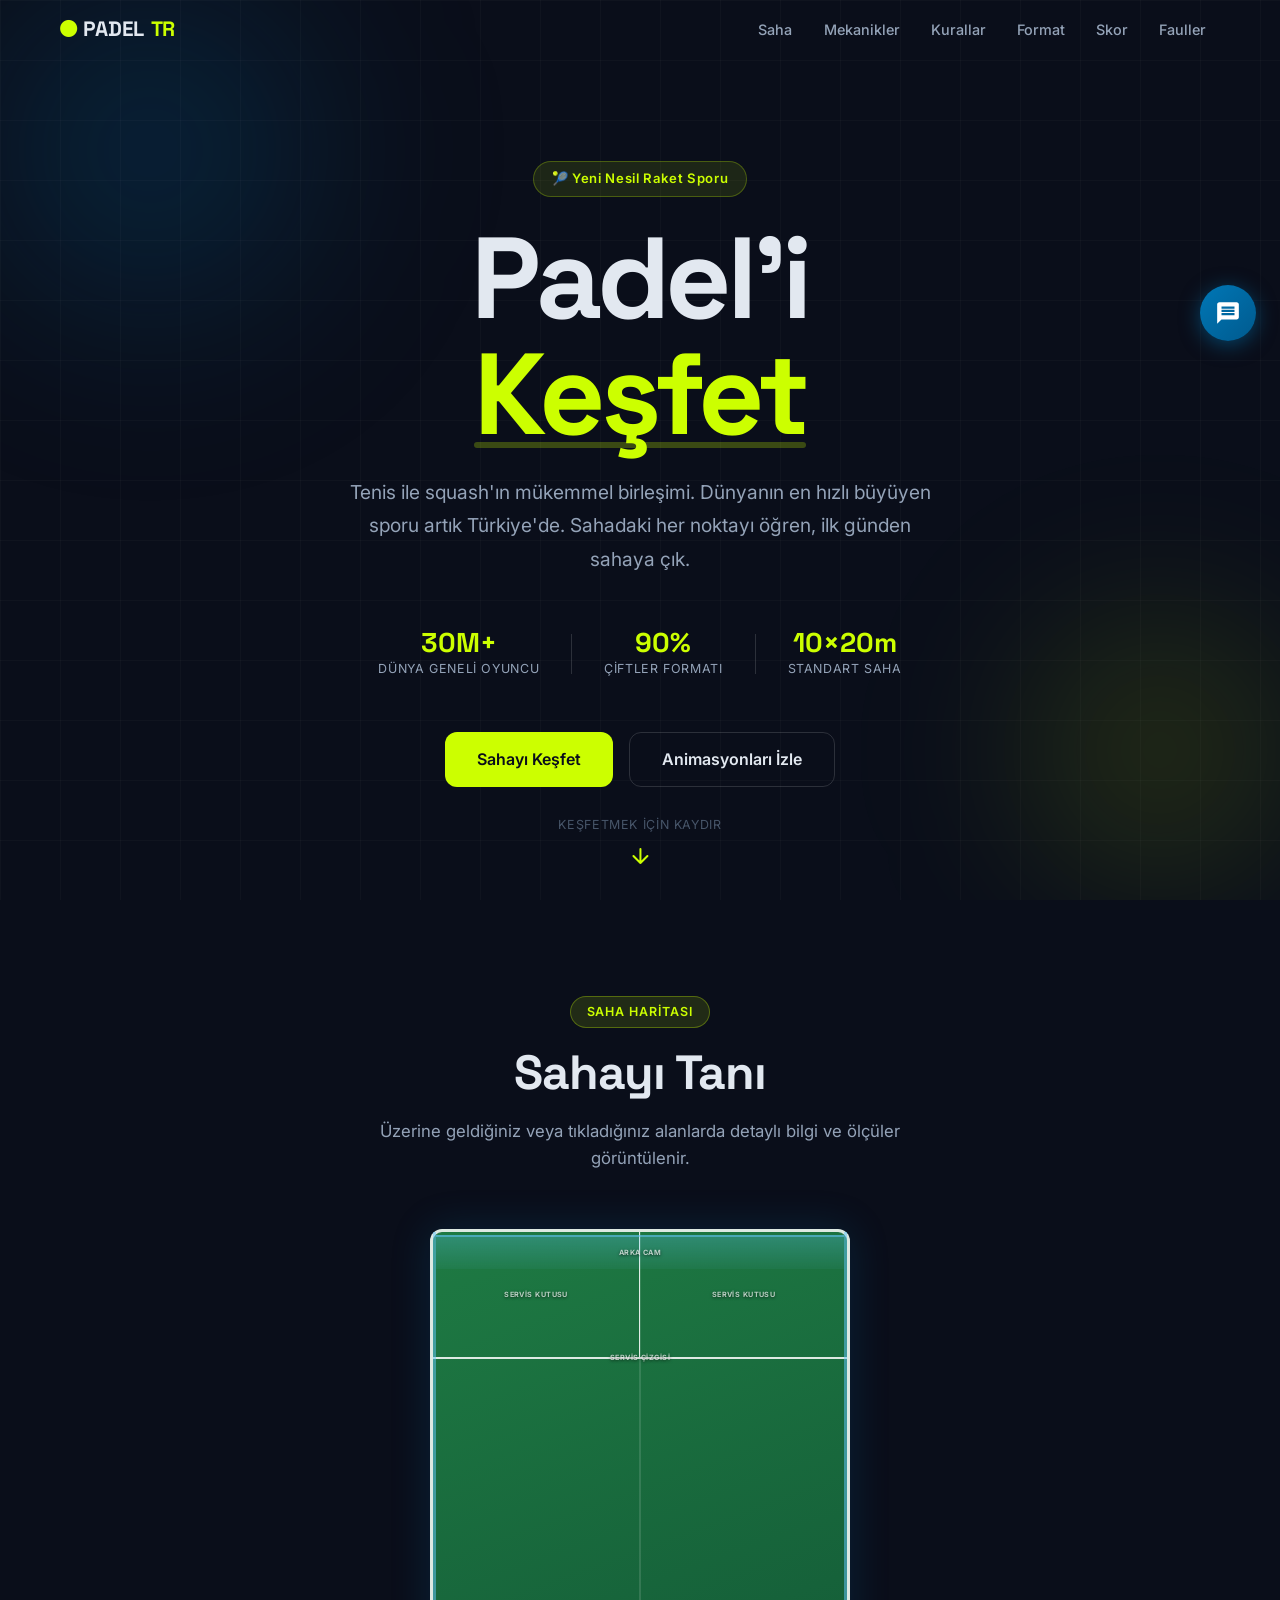
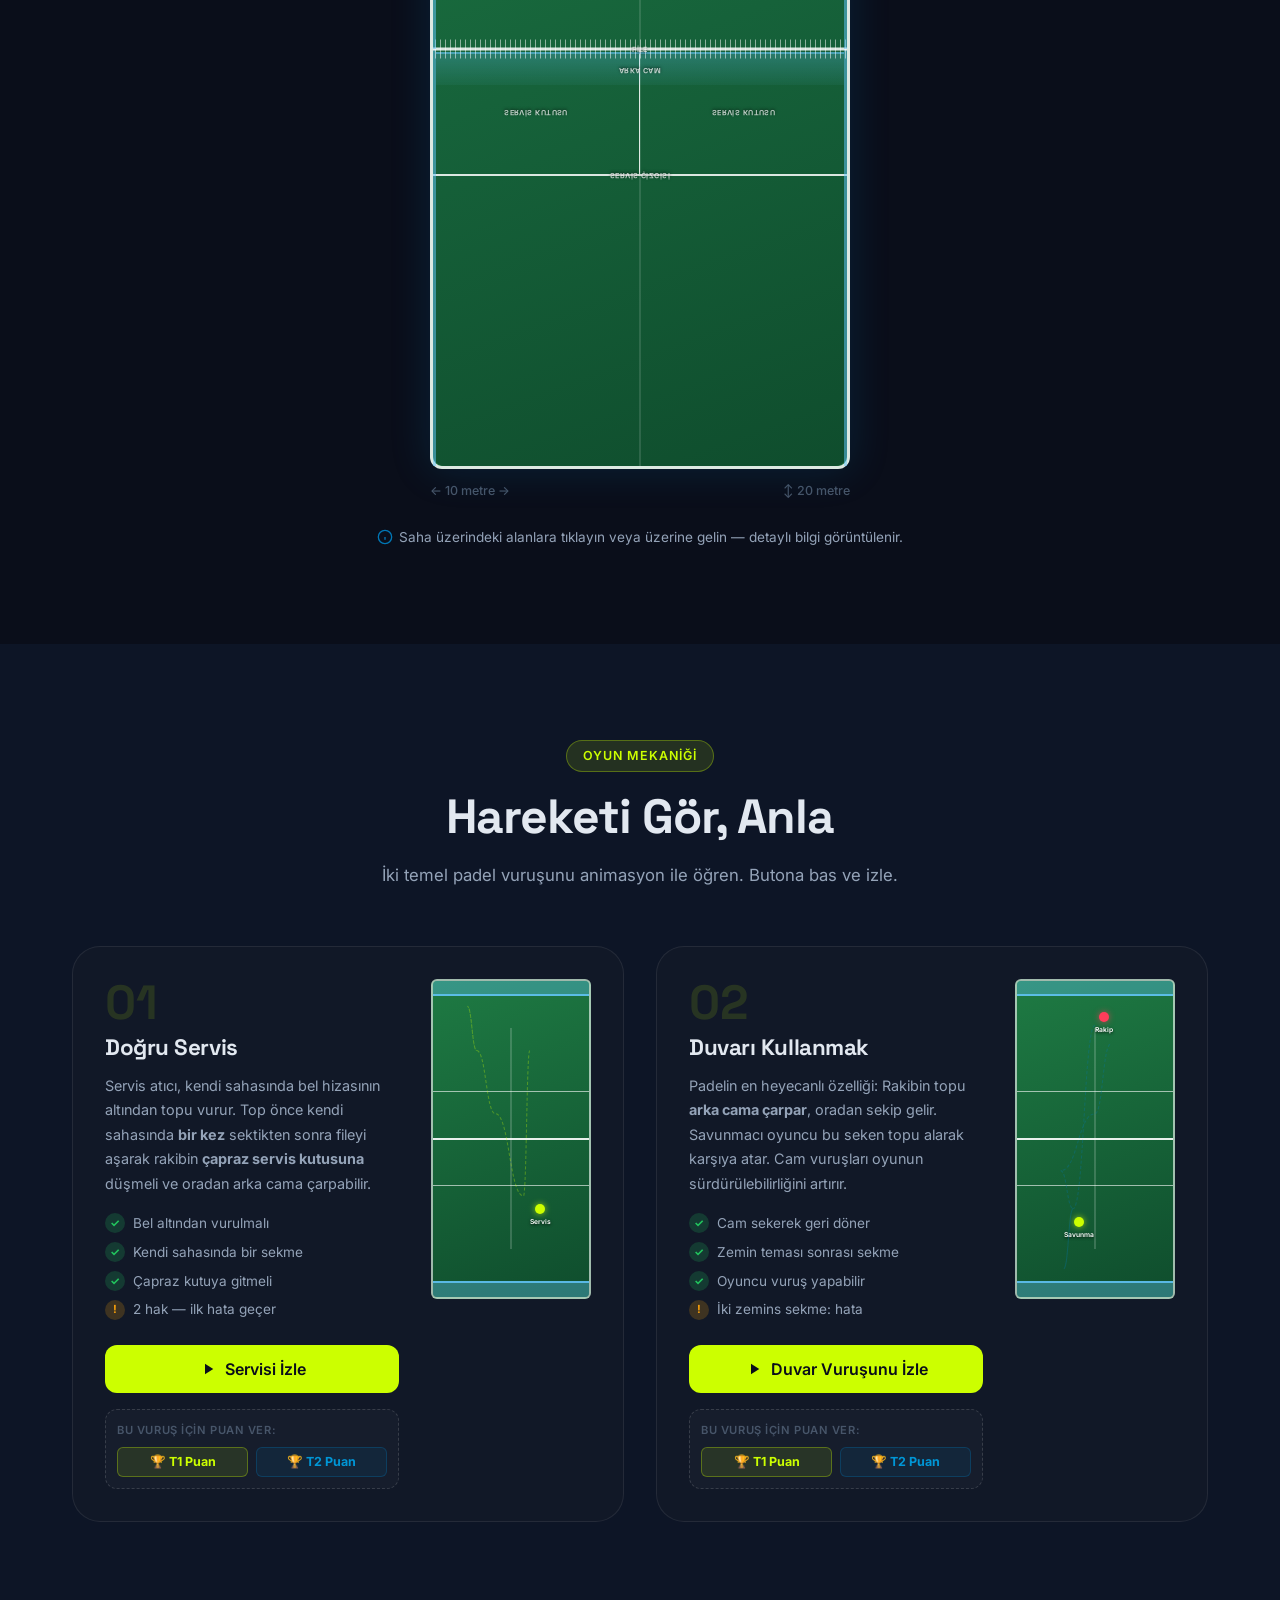
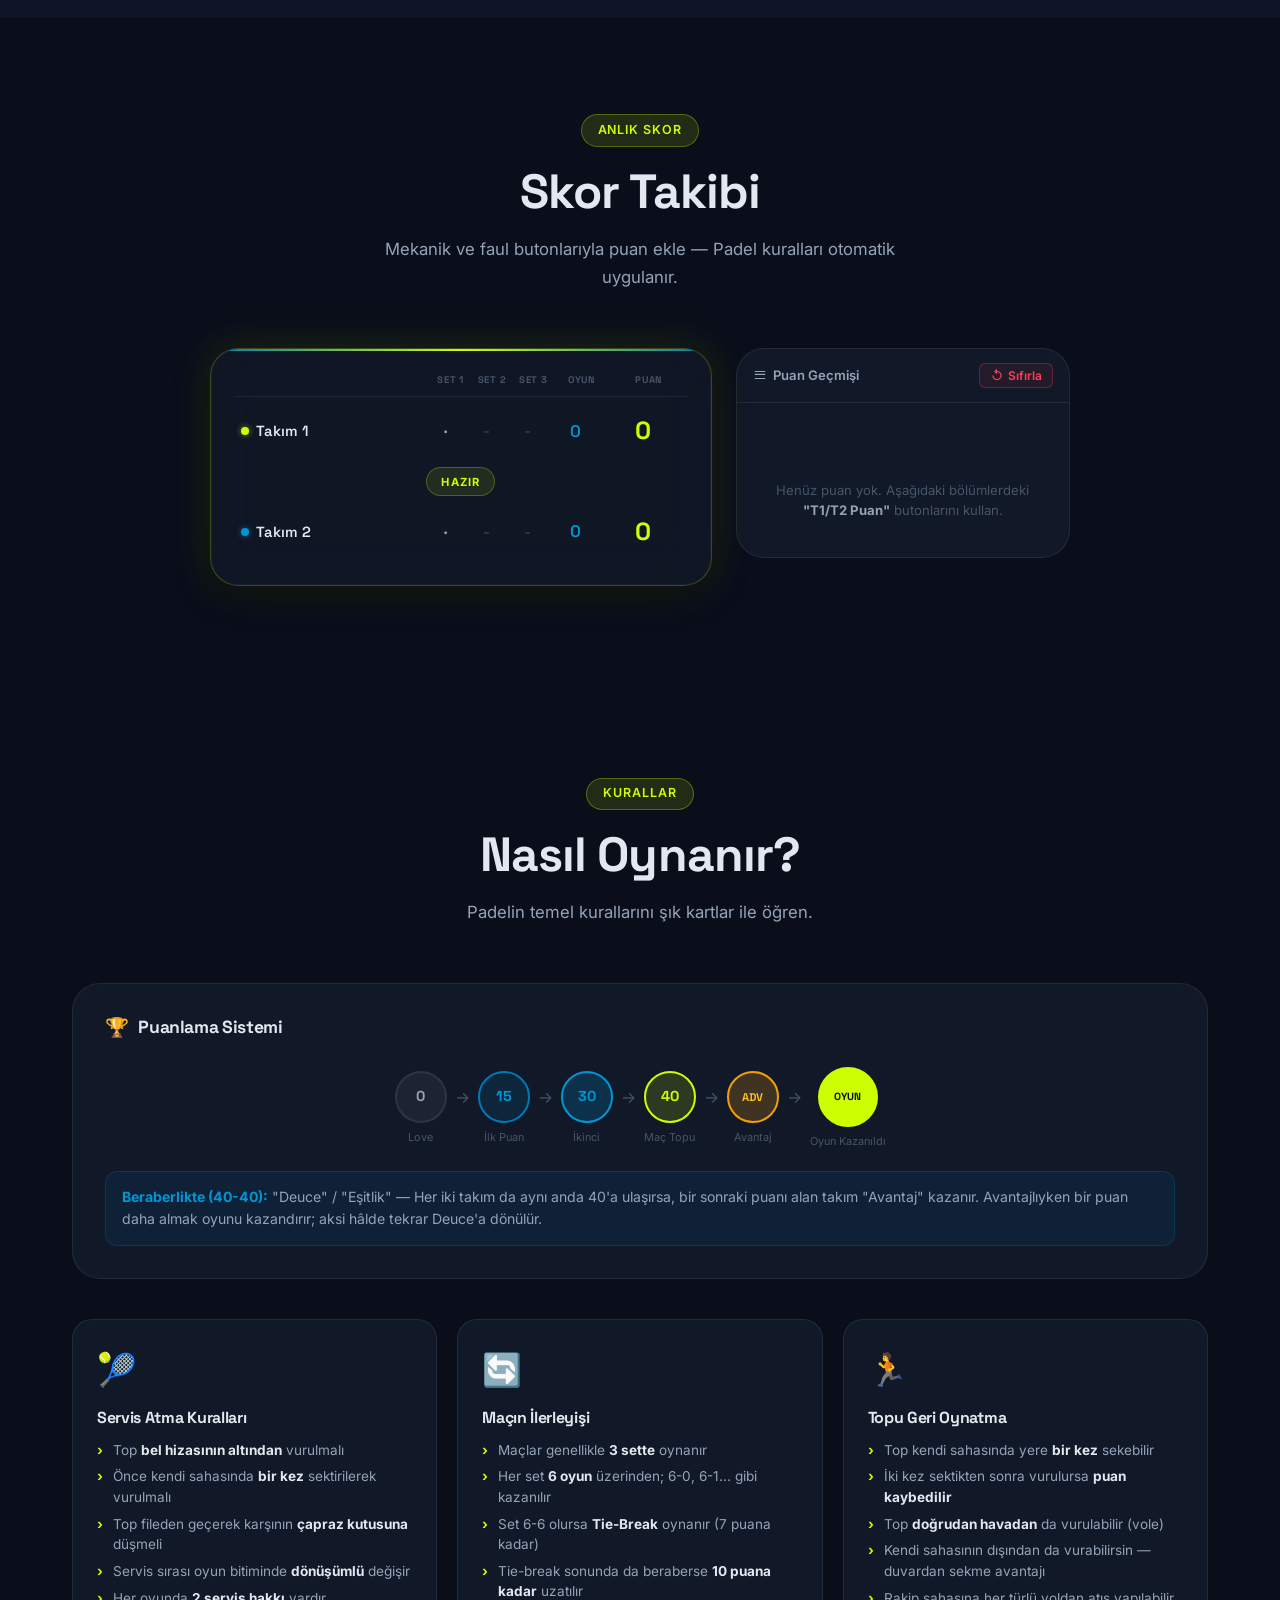
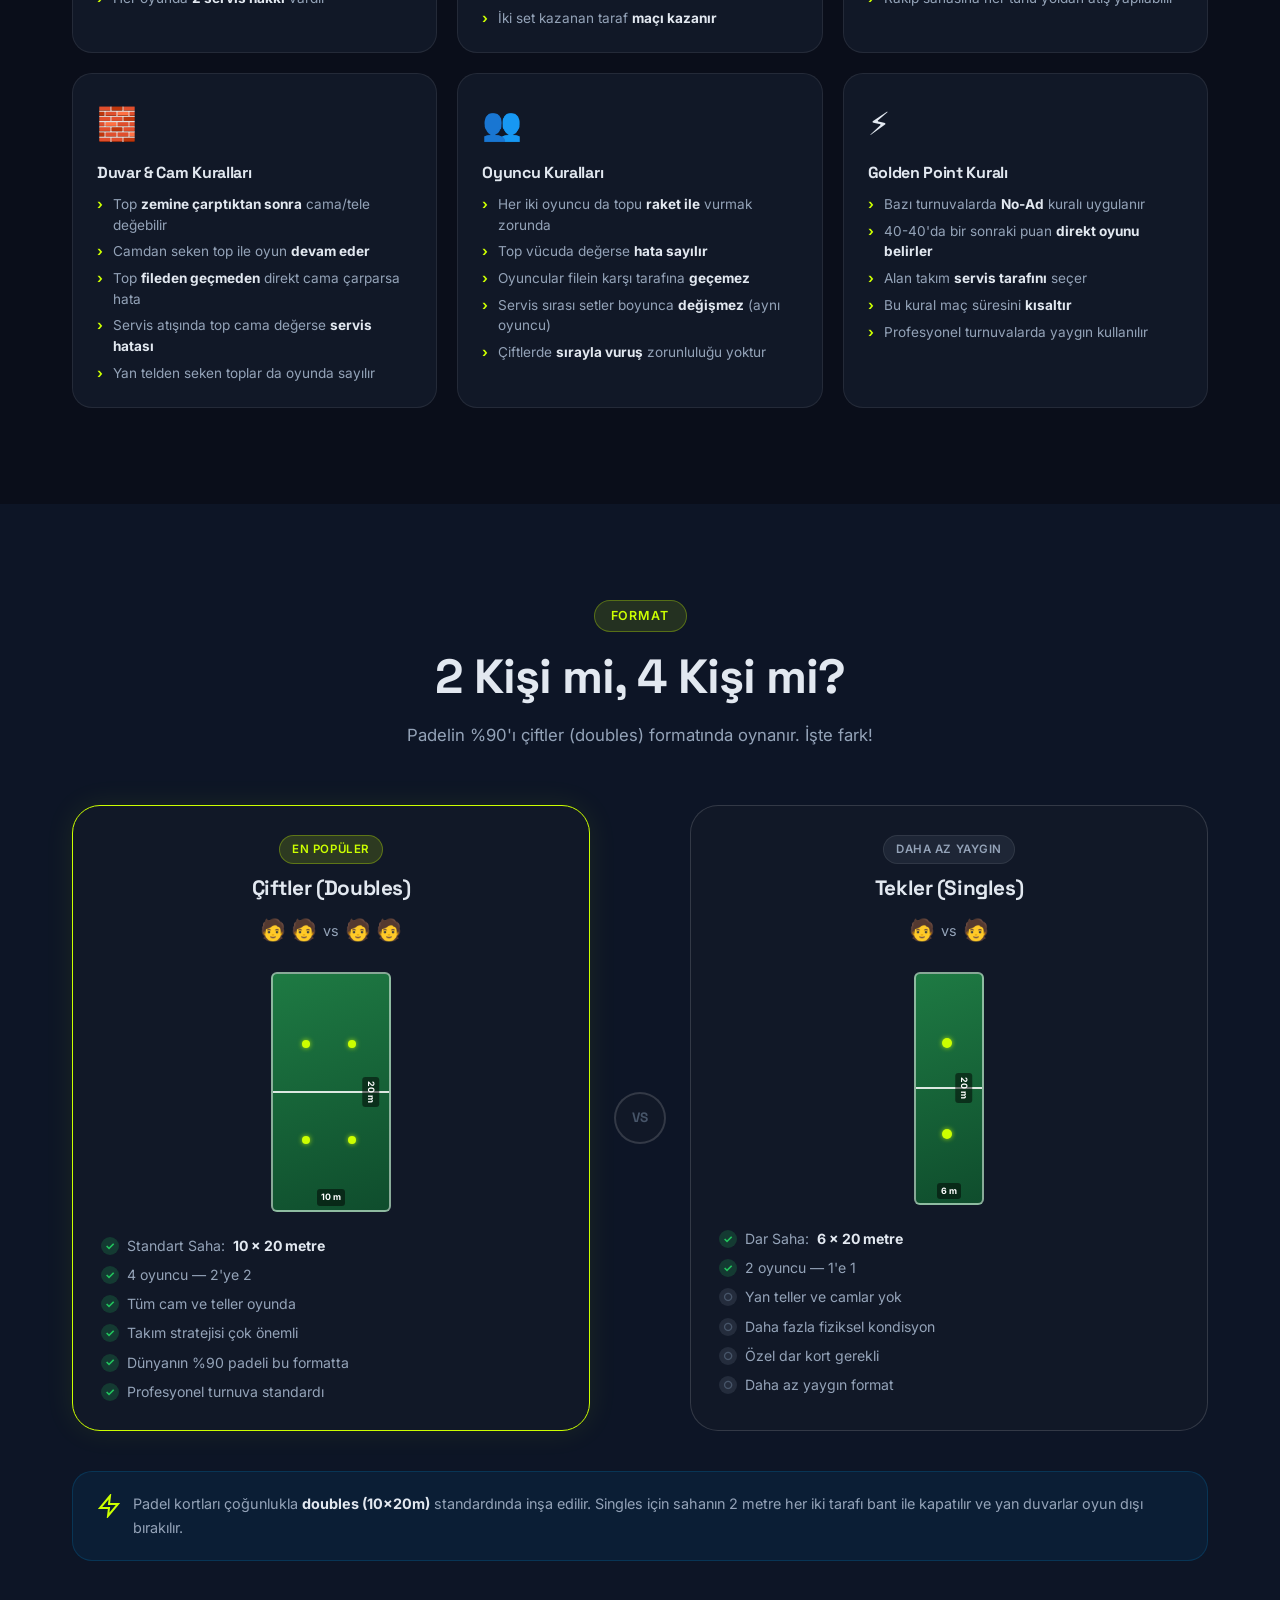
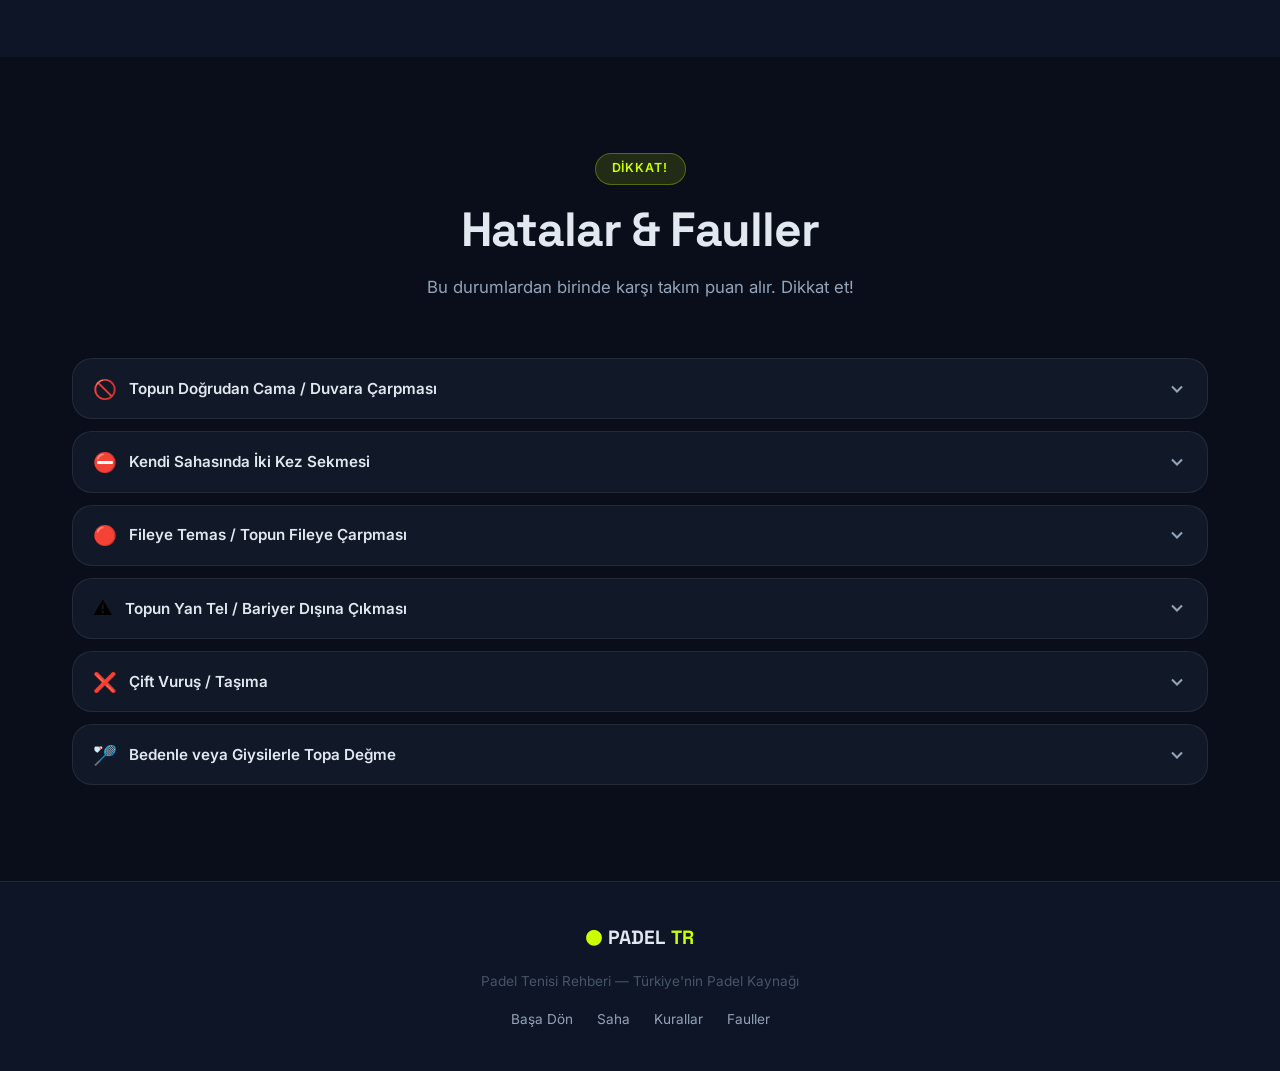
==== commit d38cd350: "feat: Score Tracker + Gemini AI Chat Widget Feature 1 — Score Tracker: - Glassmorphism scoreboard (g" ====
--- a/index.html
+++ b/index.html
@@ -29,6 +29,7 @@
         <li><a href="#mechanics">Mekanikler</a></li>
         <li><a href="#rules">Kurallar</a></li>
         <li><a href="#formats">Format</a></li>
+        <li><a href="#score-tracker">Skor</a></li>
         <li><a href="#faults">Fauller</a></li>
       </ul>
     </div>
@@ -315,6 +316,13 @@
               <svg width="18" height="18" viewBox="0 0 24 24" fill="currentColor"><path d="M8 5v14l11-7z"/></svg>
               Servisi İzle
             </button>
+            <div class="score-award-btns" data-reason="Doğru Servis">
+              <span class="score-award-label">Bu vuruş için puan ver:</span>
+              <div class="score-award-row">
+                <button class="btn-score btn-score--t1" data-team="1" data-reason="Doğru Servis">🏆 T1 Puan</button>
+                <button class="btn-score btn-score--t2" data-team="2" data-reason="Doğru Servis">🏆 T2 Puan</button>
+              </div>
+            </div>
           </div>
           <div class="mechanic-court-wrap">
             <div class="mechanic-court" id="serveCourt">
@@ -373,6 +381,13 @@
               <svg width="18" height="18" viewBox="0 0 24 24" fill="currentColor"><path d="M8 5v14l11-7z"/></svg>
               Duvar Vuruşunu İzle
             </button>
+            <div class="score-award-btns" data-reason="Duvarı Kullanmak">
+              <span class="score-award-label">Bu vuruş için puan ver:</span>
+              <div class="score-award-row">
+                <button class="btn-score btn-score--t1" data-team="1" data-reason="Duvarı Kullanmak">🏆 T1 Puan</button>
+                <button class="btn-score btn-score--t2" data-team="2" data-reason="Duvarı Kullanmak">🏆 T2 Puan</button>
+              </div>
+            </div>
           </div>
           <div class="mechanic-court-wrap">
             <div class="mechanic-court" id="wallCourt">
@@ -409,6 +424,77 @@
   </section>
 
   <!-- ═══════════════════════════════════════════
+       SCORE TRACKER — ANLIK SKOR
+  ═══════════════════════════════════════════ -->
+  <section class="section" id="score-tracker">
+    <div class="container">
+      <div class="section-header">
+        <div class="section-tag">Anlık Skor</div>
+        <h2 class="section-title">Skor Takibi</h2>
+        <p class="section-desc">Mekanik ve faul butonlarıyla puan ekle — Padel kuralları otomatik uygulanır.</p>
+      </div>
+
+      <div class="st-inner">
+
+        <!-- Glassmorphism Scoreboard -->
+        <div class="scoreboard" id="scoreboard">
+          <div class="sb-header-row">
+            <div class="sb-col sb-col--name"></div>
+            <div class="sb-col sb-col--set">SET 1</div>
+            <div class="sb-col sb-col--set">SET 2</div>
+            <div class="sb-col sb-col--set">SET 3</div>
+            <div class="sb-col sb-col--games">OYUN</div>
+            <div class="sb-col sb-col--point">PUAN</div>
+          </div>
+          <div class="sb-team-row" id="sbRow1">
+            <div class="sb-col sb-col--name">
+              <span class="sb-dot sb-dot--1"></span>
+              <span class="sb-team-label">Takım 1</span>
+            </div>
+            <div class="sb-col sb-col--set" id="sb1s0">0</div>
+            <div class="sb-col sb-col--set sb-col--inactive" id="sb1s1">-</div>
+            <div class="sb-col sb-col--set sb-col--inactive" id="sb1s2">-</div>
+            <div class="sb-col sb-col--games" id="sb1g">0</div>
+            <div class="sb-col sb-col--point" id="sb1p">0</div>
+          </div>
+          <div class="sb-divider-row">
+            <div class="sb-status-badge" id="sbStatus">HAZIR</div>
+          </div>
+          <div class="sb-team-row" id="sbRow2">
+            <div class="sb-col sb-col--name">
+              <span class="sb-dot sb-dot--2"></span>
+              <span class="sb-team-label">Takım 2</span>
+            </div>
+            <div class="sb-col sb-col--set" id="sb2s0">0</div>
+            <div class="sb-col sb-col--set sb-col--inactive" id="sb2s1">-</div>
+            <div class="sb-col sb-col--set sb-col--inactive" id="sb2s2">-</div>
+            <div class="sb-col sb-col--games" id="sb2g">0</div>
+            <div class="sb-col sb-col--point" id="sb2p">0</div>
+          </div>
+        </div>
+
+        <!-- Log Panel -->
+        <div class="score-log-panel">
+          <div class="slp-header">
+            <span class="slp-title">
+              <svg width="14" height="14" viewBox="0 0 24 24" fill="currentColor"><path d="M3 5h18v2H3V5zm0 7h18v-2H3v2zm0 7h18v-2H3v2z"/></svg>
+              Puan Geçmişi
+            </span>
+            <button class="btn-reset" id="btnResetScore" title="Skorları sıfırla">
+              <svg width="14" height="14" viewBox="0 0 24 24" fill="currentColor"><path d="M12 5V1L7 6l5 5V7c3.31 0 6 2.69 6 6s-2.69 6-6 6-6-2.69-6-6H4c0 4.42 3.58 8 8 8s8-3.58 8-8-3.58-8-8-8z"/></svg>
+              Sıfırla
+            </button>
+          </div>
+          <div class="slp-list" id="slpList" role="log" aria-live="polite">
+            <div class="slp-empty">Henüz puan yok. Aşağıdaki bölümlerdeki <strong>"T1/T2 Puan"</strong> butonlarını kullan.</div>
+          </div>
+        </div>
+
+      </div>
+    </div>
+  </section>
+
+  <!-- ═══════════════════════════════════════════
        4. KURALLAR VE OYNANIS
   ═══════════════════════════════════════════ -->
   <section class="section" id="rules">
@@ -700,6 +786,13 @@
               <br />
               <span class="fault-example-right">✓ Doğru:</span> File → Zemin sekme → Cam → Oyun devam
             </div>
+            <div class="score-award-btns score-award-btns--fault">
+              <span class="score-award-label">Puan kazanan takım:</span>
+              <div class="score-award-row">
+                <button class="btn-score btn-score--t1" data-team="1" data-reason="Topun Doğrudan Cama Vurması (Hata)">🏆 T1 Puan</button>
+                <button class="btn-score btn-score--t2" data-team="2" data-reason="Topun Doğrudan Cama Vurması (Hata)">🏆 T2 Puan</button>
+              </div>
+            </div>
           </div>
         </div>
 
@@ -721,6 +814,13 @@
               <br />
               <span class="fault-example-right">✓ Doğru:</span> 1. sekeden hemen sonra vur
             </div>
+            <div class="score-award-btns score-award-btns--fault">
+              <span class="score-award-label">Puan kazanan takım:</span>
+              <div class="score-award-row">
+                <button class="btn-score btn-score--t1" data-team="1" data-reason="Kendi Sahasında İki Sekme (Hata)">🏆 T1 Puan</button>
+                <button class="btn-score btn-score--t2" data-team="2" data-reason="Kendi Sahasında İki Sekme (Hata)">🏆 T2 Puan</button>
+              </div>
+            </div>
           </div>
         </div>
 
@@ -742,6 +842,13 @@
               <br />
               <span class="fault-example-right">✓ Özel:</span> Servis topunun file bandına değip karşıya geçmesi → Servis tekrarı (Let)
             </div>
+            <div class="score-award-btns score-award-btns--fault">
+              <span class="score-award-label">Puan kazanan takım:</span>
+              <div class="score-award-row">
+                <button class="btn-score btn-score--t1" data-team="1" data-reason="Fileye Temas (Hata)">🏆 T1 Puan</button>
+                <button class="btn-score btn-score--t2" data-team="2" data-reason="Fileye Temas (Hata)">🏆 T2 Puan</button>
+              </div>
+            </div>
           </div>
         </div>
 
@@ -763,6 +870,13 @@
               <br />
               <span class="fault-example-right">✓ Doğru:</span> Top tel içinde kalmalı, seken top geçerli
             </div>
+            <div class="score-award-btns score-award-btns--fault">
+              <span class="score-award-label">Puan kazanan takım:</span>
+              <div class="score-award-row">
+                <button class="btn-score btn-score--t1" data-team="1" data-reason="Topun Sahanın Dışına Çıkması (Hata)">🏆 T1 Puan</button>
+                <button class="btn-score btn-score--t2" data-team="2" data-reason="Topun Sahanın Dışına Çıkması (Hata)">🏆 T2 Puan</button>
+              </div>
+            </div>
           </div>
         </div>
 
@@ -784,6 +898,13 @@
               <br />
               <span class="fault-example-right">✓ Doğru:</span> Tek, temiz ve net vuruş
             </div>
+            <div class="score-award-btns score-award-btns--fault">
+              <span class="score-award-label">Puan kazanan takım:</span>
+              <div class="score-award-row">
+                <button class="btn-score btn-score--t1" data-team="1" data-reason="Çift Vuruş / Taşıma (Hata)">🏆 T1 Puan</button>
+                <button class="btn-score btn-score--t2" data-team="2" data-reason="Çift Vuruş / Taşıma (Hata)">🏆 T2 Puan</button>
+              </div>
+            </div>
           </div>
         </div>
 
@@ -805,6 +926,13 @@
               <br />
               <span class="fault-example-right">✓ Doğru:</span> Sadece raket yüzeyi ile temas
             </div>
+            <div class="score-award-btns score-award-btns--fault">
+              <span class="score-award-label">Puan kazanan takım:</span>
+              <div class="score-award-row">
+                <button class="btn-score btn-score--t1" data-team="1" data-reason="Bedenle Topa Değme (Hata)">🏆 T1 Puan</button>
+                <button class="btn-score btn-score--t2" data-team="2" data-reason="Bedenle Topa Değme (Hata)">🏆 T2 Puan</button>
+              </div>
+            </div>
           </div>
         </div>
 
@@ -836,6 +964,92 @@
   <!-- Tooltip overlay (mobile) -->
   <div class="tooltip-overlay" id="tooltipOverlay"></div>
 
+  <!-- ═══════════════════════════════════════════
+       GEMINI AI CHAT WIDGET
+  ═══════════════════════════════════════════ -->
+  <div class="chat-widget" id="chatWidget">
+
+    <!-- FAB Toggle Button -->
+    <button class="chat-fab" id="chatFab" aria-label="AI Padel Asistanı">
+      <svg class="chat-fab-icon chat-fab-icon--open" width="26" height="26" viewBox="0 0 24 24" fill="currentColor"><path d="M20 2H4c-1.1 0-2 .9-2 2v18l4-4h14c1.1 0 2-.9 2-2V4c0-1.1-.9-2-2-2zm-2 12H6v-2h12v2zm0-3H6V9h12v2zm0-3H6V6h12v2z"/></svg>
+      <svg class="chat-fab-icon chat-fab-icon--close" width="24" height="24" viewBox="0 0 24 24" fill="none" stroke="currentColor" stroke-width="2.5" style="display:none"><path d="M18 6 6 18M6 6l12 12"/></svg>
+      <span class="chat-fab-badge" id="chatFabBadge" style="display:none">!</span>
+    </button>
+
+    <!-- Chat Window -->
+    <div class="chat-window" id="chatWindow" aria-hidden="true">
+
+      <!-- Header -->
+      <div class="cw-header">
+        <div class="cw-header-left">
+          <div class="cw-avatar">
+            <svg width="20" height="20" viewBox="0 0 24 24" fill="currentColor"><path d="M12 2C6.48 2 2 6.48 2 12s4.48 10 10 10 10-4.48 10-10S17.52 2 12 2zm-2 15l-5-5 1.41-1.41L10 14.17l7.59-7.59L19 8l-9 9z"/></svg>
+          </div>
+          <div>
+            <div class="cw-title">Padel AI Asistanı</div>
+            <div class="cw-subtitle" id="cwSubtitle">API anahtarı gerekli</div>
+          </div>
+        </div>
+        <button class="cw-close" id="chatClose" aria-label="Kapat">
+          <svg width="18" height="18" viewBox="0 0 24 24" fill="none" stroke="currentColor" stroke-width="2.5"><path d="M18 6 6 18M6 6l12 12"/></svg>
+        </button>
+      </div>
+
+      <!-- API Key Panel -->
+      <div class="cw-apikey-panel" id="cwApikeyPanel">
+        <div class="cw-apikey-icon">🔑</div>
+        <h4>Gemini API Anahtarı</h4>
+        <p>AI asistanını aktif etmek için Google AI Studio'dan ücretsiz API anahtarı girin.</p>
+        <div class="cw-apikey-field">
+          <input
+            type="password"
+            id="cwApiKeyInput"
+            placeholder="AIza... API Anahtarınız"
+            autocomplete="off"
+            spellcheck="false"
+          />
+          <button class="cw-apikey-save" id="cwApiKeySave">Kaydet</button>
+        </div>
+        <div class="cw-apikey-hint">
+          <a href="https://aistudio.google.com/app/apikey" target="_blank" rel="noopener noreferrer">→ Ücretsiz API anahtarı al (aistudio.google.com)</a>
+        </div>
+      </div>
+
+      <!-- Messages -->
+      <div class="cw-messages" id="cwMessages" role="log" aria-live="polite">
+        <div class="cw-msg cw-msg--bot">
+          <div class="cw-msg-avatar">🤖</div>
+          <div class="cw-msg-bubble">
+            Merhaba! Ben Padel AI Asistanı. Padel kuralları, teknikler ve stratejiler hakkında her soruyu yanıtlarım. Ne öğrenmek istersiniz? 🎾
+          </div>
+        </div>
+      </div>
+
+      <!-- API key change bar -->
+      <div class="cw-keybar" id="cwKeybar" style="display:none">
+        <svg width="11" height="11" viewBox="0 0 24 24" fill="currentColor"><path d="M18 8h-1V6c0-2.76-2.24-5-5-5S7 3.24 7 6v2H6c-1.1 0-2 .9-2 2v10c0 1.1.9 2 2 2h12c1.1 0 2-.9 2-2V10c0-1.1-.9-2-2-2zm-6 9c-1.1 0-2-.9-2-2s.9-2 2-2 2 .9 2 2-.9 2-2 2zm3.1-9H8.9V6c0-1.71 1.39-3.1 3.1-3.1 1.71 0 3.1 1.39 3.1 3.1v2z"/></svg>
+        API anahtarı ayarlı
+        <button class="cw-keybar-change" id="cwKeybarChange">Değiştir</button>
+      </div>
+
+      <!-- Input area -->
+      <div class="cw-input-area">
+        <textarea
+          id="cwInput"
+          class="cw-textarea"
+          placeholder="Padel hakkında bir soru sor..."
+          rows="1"
+          disabled
+          aria-label="Mesaj yaz"
+        ></textarea>
+        <button class="cw-send" id="cwSend" disabled aria-label="Mesajı gönder">
+          <svg width="18" height="18" viewBox="0 0 24 24" fill="currentColor"><path d="M2.01 21L23 12 2.01 3 2 10l15 2-15 2z"/></svg>
+        </button>
+      </div>
+
+    </div>
+  </div>
+
   <script src="script.js"></script>
 </body>
 </html>
--- a/style.css
+++ b/style.css
@@ -1625,3 +1625,613 @@
   .navbar, .hero-scroll-hint, .btn--anim, .scroll-arrow { display: none; }
   .section { padding: 2rem 0; }
 }
+
+/* ═══════════════════════════════════════════════════════════════
+   20. SCORE TRACKER
+═══════════════════════════════════════════════════════════════ */
+
+.st-inner {
+  display: grid;
+  grid-template-columns: 1fr;
+  gap: 1.5rem;
+  max-width: 860px;
+  margin: 0 auto;
+}
+
+@media (min-width: 768px) {
+  .st-inner {
+    grid-template-columns: 1.5fr 1fr;
+    align-items: start;
+  }
+}
+
+/* Glassmorphism scoreboard card */
+.scoreboard {
+  position: relative;
+  background: rgba(17, 24, 39, 0.85);
+  backdrop-filter: blur(24px);
+  -webkit-backdrop-filter: blur(24px);
+  border: 1px solid rgba(204, 255, 0, 0.22);
+  border-radius: var(--radius-xl);
+  padding: 1.5rem;
+  box-shadow: 0 8px 32px rgba(0,0,0,0.5), 0 0 0 1px rgba(255,255,255,0.04) inset, var(--shadow-glow);
+  overflow: hidden;
+}
+
+.scoreboard::before {
+  content: '';
+  position: absolute;
+  top: 0; left: 0; right: 0;
+  height: 2px;
+  background: linear-gradient(90deg, var(--primary), var(--accent), var(--primary));
+}
+
+/* Grid rows */
+.sb-header-row,
+.sb-team-row {
+  display: grid;
+  grid-template-columns: 1fr 38px 38px 38px 52px 76px;
+  gap: 0.2rem;
+  align-items: center;
+}
+
+.sb-header-row {
+  margin-bottom: 0.35rem;
+  padding-bottom: 0.5rem;
+  border-bottom: 1px solid var(--border);
+}
+
+.sb-team-row {
+  padding: 0.5rem 0.35rem;
+  border-radius: var(--radius-md);
+  transition: background var(--transition);
+}
+
+.sb-team-row.sb-row--winning {
+  background: rgba(204, 255, 0, 0.055);
+}
+
+/* Columns */
+.sb-col {
+  display: flex;
+  align-items: center;
+  justify-content: center;
+  font-family: var(--font-display);
+  font-weight: 600;
+  font-size: 0.82rem;
+}
+
+.sb-header-row .sb-col {
+  font-size: 0.6rem;
+  font-weight: 700;
+  letter-spacing: 0.08em;
+  text-transform: uppercase;
+  color: var(--text-faint);
+}
+
+.sb-col--name {
+  justify-content: flex-start;
+  gap: 0.45rem;
+  font-size: 0.92rem;
+  color: var(--text);
+}
+
+.sb-header-row .sb-col--name { font-size: 0.6rem; }
+
+.sb-col--set   { font-size: 1rem;  color: var(--text-muted); }
+.sb-col--games { font-size: 1.05rem; color: var(--primary-light); }
+.sb-col--point {
+  font-size: 1.55rem;
+  font-weight: 900;
+  color: var(--accent);
+  letter-spacing: -0.02em;
+}
+
+.sb-col--inactive { opacity: 0.25; }
+
+/* Team dot */
+.sb-dot {
+  display: inline-block;
+  width: 8px;
+  height: 8px;
+  border-radius: 50%;
+  flex-shrink: 0;
+}
+.sb-dot--1 { background: var(--accent);        box-shadow: 0 0 6px rgba(204,255,0,0.55); }
+.sb-dot--2 { background: var(--primary-light); box-shadow: 0 0 6px rgba(0,150,214,0.55); }
+.sb-team-label { color: var(--text); }
+
+/* Status divider */
+.sb-divider-row {
+  display: flex;
+  align-items: center;
+  justify-content: center;
+  padding: 0.45rem 0;
+}
+
+.sb-status-badge {
+  font-size: 0.7rem;
+  font-weight: 700;
+  letter-spacing: 0.1em;
+  text-transform: uppercase;
+  padding: 0.28rem 0.9rem;
+  border-radius: 100px;
+  background: rgba(204,255,0,0.1);
+  color: var(--accent);
+  border: 1px solid rgba(204,255,0,0.25);
+  transition: var(--transition);
+}
+.sb-status-badge--deuce   { background: rgba(245,158,11,0.15); color: #fbbf24; border-color: rgba(245,158,11,0.3); }
+.sb-status-badge--adv     { background: rgba(0,119,182,0.2);  color: var(--primary-light); border-color: rgba(0,119,182,0.35); }
+.sb-status-badge--game    { background: rgba(34,197,94,0.18); color: #4ade80; border-color: rgba(34,197,94,0.35); }
+.sb-status-badge--set     { background: rgba(168,85,247,0.18); color: #c084fc; border-color: rgba(168,85,247,0.35); }
+.sb-status-badge--tiebreak{ background: rgba(239,68,68,0.18); color: #f87171; border-color: rgba(239,68,68,0.3); }
+.sb-status-badge--match   {
+  background: rgba(204,255,0,0.18); color: var(--accent); border-color: rgba(204,255,0,0.5);
+  font-size: 0.78rem; padding: 0.35rem 1.1rem;
+  box-shadow: 0 0 18px rgba(204,255,0,0.18);
+}
+
+/* Score pop animation */
+@keyframes scorePop {
+  0%   { transform: scale(1); }
+  40%  { transform: scale(1.35); color: white; }
+  100% { transform: scale(1); }
+}
+
+.sb-col--point.score-updated {
+  animation: scorePop 0.32s cubic-bezier(0.36, 0.07, 0.19, 0.97);
+}
+
+/* Log panel */
+.score-log-panel {
+  background: var(--bg-card);
+  border: 1px solid var(--border);
+  border-radius: var(--radius-xl);
+  overflow: hidden;
+  display: flex;
+  flex-direction: column;
+  min-height: 210px;
+  max-height: 340px;
+}
+
+.slp-header {
+  display: flex;
+  align-items: center;
+  justify-content: space-between;
+  padding: 0.875rem 1rem;
+  border-bottom: 1px solid var(--border);
+  flex-shrink: 0;
+}
+
+.slp-title {
+  display: flex;
+  align-items: center;
+  gap: 0.4rem;
+  font-size: 0.82rem;
+  font-weight: 600;
+  color: var(--text-muted);
+}
+
+.btn-reset {
+  display: flex;
+  align-items: center;
+  gap: 0.3rem;
+  font-size: 0.75rem;
+  font-weight: 600;
+  color: var(--danger);
+  padding: 0.28rem 0.6rem;
+  border-radius: var(--radius-sm);
+  border: 1px solid rgba(255,61,90,0.3);
+  background: rgba(255,61,90,0.08);
+  cursor: pointer;
+  transition: var(--transition);
+  font-family: var(--font-sans);
+}
+.btn-reset:hover { background: rgba(255,61,90,0.18); border-color: var(--danger); }
+
+.slp-list {
+  flex: 1;
+  overflow-y: auto;
+  padding: 0.5rem;
+  display: flex;
+  flex-direction: column-reverse;
+  gap: 0.25rem;
+  scrollbar-width: thin;
+  scrollbar-color: var(--border-strong) transparent;
+}
+
+.slp-empty {
+  text-align: center;
+  padding: 1.75rem 1rem;
+  color: var(--text-faint);
+  font-size: 0.82rem;
+  line-height: 1.55;
+}
+.slp-empty strong { color: var(--text-muted); }
+
+@keyframes slpItemIn {
+  from { opacity: 0; transform: translateX(-8px); }
+  to   { opacity: 1; transform: translateX(0); }
+}
+
+.slp-item {
+  display: flex;
+  align-items: flex-start;
+  gap: 0.45rem;
+  padding: 0.45rem 0.6rem;
+  background: rgba(255,255,255,0.03);
+  border-radius: var(--radius-sm);
+  border-left: 3px solid transparent;
+  font-size: 0.79rem;
+  color: var(--text-muted);
+  animation: slpItemIn 0.28s ease;
+  line-height: 1.4;
+}
+
+.slp-item--t1    { border-left-color: var(--accent); }
+.slp-item--t2    { border-left-color: var(--primary-light); }
+.slp-item--game  { background: rgba(34,197,94,0.05);  border-left-color: #22c55e; }
+.slp-item--set   { background: rgba(168,85,247,0.05); border-left-color: #a855f7; }
+.slp-item--match { background: rgba(204,255,0,0.07);  border-left-color: var(--accent); }
+
+.slp-item-num  { flex-shrink: 0; font-size: 0.68rem; color: var(--text-faint); min-width: 16px; text-align: right; margin-top: 1px; }
+.slp-item-text { flex: 1; }
+.slp-item-result { flex-shrink: 0; font-weight: 600; color: var(--text-faint); font-size: 0.72rem; }
+
+.slp-item-team {
+  flex-shrink: 0;
+  font-size: 0.68rem;
+  font-weight: 700;
+  padding: 1px 5px;
+  border-radius: 100px;
+  white-space: nowrap;
+}
+.slp-item--t1   .slp-item-team { background: rgba(204,255,0,0.15);  color: var(--accent); }
+.slp-item--t2   .slp-item-team { background: rgba(0,150,214,0.15);  color: var(--primary-light); }
+.slp-item--game .slp-item-team { background: rgba(34,197,94,0.15);  color: #4ade80; }
+.slp-item--set  .slp-item-team { background: rgba(168,85,247,0.15); color: #c084fc; }
+.slp-item--match .slp-item-team{ background: rgba(204,255,0,0.2);   color: var(--accent); }
+
+/* Score award buttons */
+.score-award-btns {
+  margin-top: 1rem;
+  padding: 0.7rem;
+  background: rgba(255,255,255,0.025);
+  border: 1px dashed var(--border-strong);
+  border-radius: var(--radius-md);
+}
+
+.score-award-btns--fault { margin-top: 0.875rem; }
+
+.score-award-label {
+  display: block;
+  font-size: 0.7rem;
+  font-weight: 600;
+  letter-spacing: 0.05em;
+  text-transform: uppercase;
+  color: var(--text-faint);
+  margin-bottom: 0.45rem;
+}
+
+.score-award-row {
+  display: flex;
+  gap: 0.45rem;
+  flex-wrap: wrap;
+}
+
+.btn-score {
+  flex: 1;
+  min-width: 80px;
+  display: inline-flex;
+  align-items: center;
+  justify-content: center;
+  gap: 0.3rem;
+  padding: 0.42rem 0.7rem;
+  border-radius: var(--radius-sm);
+  font-size: 0.78rem;
+  font-weight: 700;
+  font-family: var(--font-sans);
+  cursor: pointer;
+  transition: var(--transition);
+  border: 1.5px solid transparent;
+}
+
+.btn-score--t1 { background: rgba(204,255,0,0.1); border-color: rgba(204,255,0,0.3); color: var(--accent); }
+.btn-score--t2 { background: rgba(0,119,182,0.1); border-color: rgba(0,119,182,0.3); color: var(--primary-light); }
+
+.btn-score--t1:hover {
+  background: rgba(204,255,0,0.2); border-color: var(--accent);
+  transform: translateY(-1px); box-shadow: 0 4px 12px rgba(204,255,0,0.18);
+}
+.btn-score--t2:hover {
+  background: rgba(0,119,182,0.2); border-color: var(--primary);
+  transform: translateY(-1px); box-shadow: 0 4px 12px rgba(0,119,182,0.18);
+}
+.btn-score:active { transform: translateY(0) scale(0.97); }
+
+@keyframes scorePulse {
+  0%   { box-shadow: 0 0 0 0 rgba(204,255,0,0.55); }
+  70%  { box-shadow: 0 0 0 10px rgba(204,255,0,0); }
+  100% { box-shadow: 0 0 0 0 rgba(204,255,0,0); }
+}
+.btn-score--t1.btn-score--pulse { animation: scorePulse 0.5s ease-out; }
+.btn-score--t2.btn-score--pulse { animation: scorePulse 0.5s ease-out; }
+
+/* ═══════════════════════════════════════════════════════════════
+   21. AI CHAT WIDGET
+═══════════════════════════════════════════════════════════════ */
+
+.chat-widget {
+  position: fixed;
+  bottom: 1.5rem;
+  right: 1.5rem;
+  z-index: 900;
+  display: flex;
+  flex-direction: column;
+  align-items: flex-end;
+  gap: 0.75rem;
+}
+
+/* FAB */
+.chat-fab {
+  position: relative;
+  width: 56px;
+  height: 56px;
+  border-radius: 50%;
+  background: linear-gradient(135deg, var(--primary), var(--primary-dark));
+  color: white;
+  display: flex;
+  align-items: center;
+  justify-content: center;
+  box-shadow: 0 4px 20px rgba(0,119,182,0.5);
+  transition: var(--transition);
+  flex-shrink: 0;
+  cursor: pointer;
+  border: none;
+}
+.chat-fab:hover { background: linear-gradient(135deg, var(--primary-light), var(--primary)); transform: scale(1.08); box-shadow: 0 8px 28px rgba(0,119,182,0.6); }
+.chat-fab.is-open { background: linear-gradient(135deg, #374151, #1f2937); box-shadow: 0 4px 16px rgba(0,0,0,0.4); }
+
+.chat-fab-icon { display: flex; align-items: center; justify-content: center; transition: transform 0.25s ease; }
+
+.chat-fab-badge {
+  position: absolute;
+  top: -3px; right: -3px;
+  width: 18px; height: 18px;
+  background: var(--accent);
+  color: #0a0e1a;
+  border-radius: 50%;
+  font-size: 0.65rem; font-weight: 800;
+  display: flex; align-items: center; justify-content: center;
+  border: 2px solid var(--bg-dark);
+  animation: badgePulse 2s ease infinite;
+}
+
+@keyframes badgePulse {
+  0%, 100% { transform: scale(1); }
+  50%       { transform: scale(1.2); }
+}
+
+/* Chat window */
+.chat-window {
+  width: 360px;
+  max-height: 540px;
+  background: var(--bg-card);
+  border: 1px solid var(--border-strong);
+  border-radius: var(--radius-xl);
+  box-shadow: 0 20px 60px rgba(0,0,0,0.7), 0 0 0 1px rgba(255,255,255,0.04) inset;
+  display: flex;
+  flex-direction: column;
+  overflow: hidden;
+  transform: translateY(20px) scale(0.95);
+  opacity: 0;
+  pointer-events: none;
+  transform-origin: bottom right;
+  transition: transform 0.3s cubic-bezier(0.34, 1.56, 0.64, 1), opacity 0.25s ease;
+}
+
+.chat-window.is-open {
+  transform: translateY(0) scale(1);
+  opacity: 1;
+  pointer-events: all;
+}
+
+@media (max-width: 420px) {
+  .chat-widget { bottom: 1rem; right: 1rem; left: 1rem; align-items: stretch; }
+  .chat-window { width: 100%; }
+  .chat-fab    { align-self: flex-end; }
+}
+
+/* Header */
+.cw-header {
+  display: flex;
+  align-items: center;
+  justify-content: space-between;
+  padding: 0.875rem 1rem;
+  border-bottom: 1px solid var(--border);
+  background: linear-gradient(135deg, rgba(0,119,182,0.12), rgba(204,255,0,0.04));
+  flex-shrink: 0;
+}
+.cw-header-left { display: flex; align-items: center; gap: 0.6rem; }
+.cw-avatar {
+  width: 34px; height: 34px;
+  border-radius: 50%;
+  background: linear-gradient(135deg, var(--primary), #003f72);
+  display: flex; align-items: center; justify-content: center;
+  color: white; flex-shrink: 0;
+}
+.cw-title    { font-weight: 700; font-size: 0.88rem; color: var(--text); }
+.cw-subtitle { font-size: 0.7rem; color: var(--text-faint); margin-top: 1px; }
+.cw-subtitle.online::before { content: '● '; color: var(--success); font-size: 0.6rem; }
+
+.cw-close {
+  width: 28px; height: 28px;
+  border-radius: 50%;
+  display: flex; align-items: center; justify-content: center;
+  color: var(--text-muted);
+  transition: var(--transition);
+  cursor: pointer;
+}
+.cw-close:hover { background: rgba(255,255,255,0.08); color: var(--text); }
+
+/* API key panel */
+.cw-apikey-panel {
+  padding: 1.5rem 1.25rem 1.25rem;
+  text-align: center;
+  flex-shrink: 0;
+}
+.cw-apikey-icon { font-size: 2rem; margin-bottom: 0.55rem; }
+.cw-apikey-panel h4 { font-size: 0.95rem; color: var(--text); margin-bottom: 0.4rem; }
+.cw-apikey-panel p  { font-size: 0.8rem; color: var(--text-muted); line-height: 1.5; margin-bottom: 0.9rem; }
+
+.cw-apikey-field { display: flex; gap: 0.4rem; margin-bottom: 0.65rem; }
+
+.cw-apikey-field input {
+  flex: 1;
+  background: rgba(255,255,255,0.06);
+  border: 1.5px solid var(--border-strong);
+  border-radius: var(--radius-md);
+  padding: 0.55rem 0.75rem;
+  font-size: 0.82rem; font-family: var(--font-sans);
+  color: var(--text);
+  outline: none;
+  transition: border-color var(--transition);
+}
+.cw-apikey-field input:focus { border-color: var(--primary); }
+.cw-apikey-field input::placeholder { color: var(--text-faint); }
+
+.cw-apikey-save {
+  background: var(--primary); color: white;
+  border-radius: var(--radius-md);
+  padding: 0.55rem 0.85rem;
+  font-size: 0.82rem; font-weight: 600; font-family: var(--font-sans);
+  cursor: pointer; transition: var(--transition); border: none; white-space: nowrap;
+}
+.cw-apikey-save:hover { background: var(--primary-light); }
+
+.cw-apikey-hint { font-size: 0.73rem; }
+.cw-apikey-hint a { color: var(--primary-light); }
+.cw-apikey-hint a:hover { text-decoration: underline; }
+
+/* Messages */
+.cw-messages {
+  flex: 1;
+  overflow-y: auto;
+  padding: 0.875rem;
+  display: flex;
+  flex-direction: column;
+  gap: 0.7rem;
+  min-height: 140px;
+  max-height: 300px;
+  scrollbar-width: thin;
+  scrollbar-color: var(--border-strong) transparent;
+}
+
+@keyframes msgIn {
+  from { opacity: 0; transform: translateY(8px); }
+  to   { opacity: 1; transform: translateY(0); }
+}
+
+.cw-msg {
+  display: flex;
+  gap: 0.45rem;
+  align-items: flex-end;
+  max-width: 92%;
+  animation: msgIn 0.3s ease;
+}
+.cw-msg--user { align-self: flex-end; flex-direction: row-reverse; }
+
+.cw-msg-avatar {
+  width: 26px; height: 26px;
+  border-radius: 50%;
+  background: rgba(255,255,255,0.06);
+  display: flex; align-items: center; justify-content: center;
+  font-size: 0.85rem; flex-shrink: 0; align-self: flex-end;
+}
+.cw-msg--user .cw-msg-avatar { background: var(--primary); font-size: 0.62rem; color: white; font-weight: 700; }
+
+.cw-msg-bubble {
+  padding: 0.6rem 0.85rem;
+  border-radius: var(--radius-md);
+  font-size: 0.84rem; line-height: 1.55; color: var(--text);
+}
+.cw-msg--bot  .cw-msg-bubble { background: rgba(255,255,255,0.06); border-bottom-left-radius: 4px; border: 1px solid var(--border); }
+.cw-msg--user .cw-msg-bubble { background: var(--primary); color: white; border-bottom-right-radius: 4px; }
+.cw-msg--error .cw-msg-bubble { background: var(--danger-bg); border-color: rgba(255,61,90,0.25); color: #ff8095; }
+
+/* Typing dots */
+.cw-typing-dots { display: flex; gap: 4px; align-items: center; padding: 4px 0; }
+.cw-typing-dots span {
+  width: 6px; height: 6px; border-radius: 50%;
+  background: var(--text-faint);
+  animation: typingDot 1.4s infinite;
+}
+.cw-typing-dots span:nth-child(2) { animation-delay: 0.2s; }
+.cw-typing-dots span:nth-child(3) { animation-delay: 0.4s; }
+@keyframes typingDot {
+  0%, 80%, 100% { transform: scale(0.75); opacity: 0.4; }
+  40%            { transform: scale(1);    opacity: 1; }
+}
+
+/* Key bar */
+.cw-keybar {
+  display: flex;
+  align-items: center;
+  gap: 0.4rem;
+  padding: 0.38rem 0.875rem;
+  font-size: 0.7rem;
+  color: var(--text-faint);
+  background: rgba(255,255,255,0.025);
+  border-top: 1px solid var(--border);
+  flex-shrink: 0;
+}
+.cw-keybar-change { color: var(--primary-light); font-size: 0.7rem; font-weight: 600; text-decoration: underline; cursor: pointer; background: none; border: none; padding: 0; }
+
+/* Input area */
+.cw-input-area {
+  display: flex;
+  align-items: flex-end;
+  gap: 0.45rem;
+  padding: 0.65rem 0.75rem;
+  border-top: 1px solid var(--border);
+  flex-shrink: 0;
+}
+
+.cw-textarea {
+  flex: 1;
+  background: rgba(255,255,255,0.06);
+  border: 1.5px solid var(--border-strong);
+  border-radius: var(--radius-md);
+  padding: 0.55rem 0.7rem;
+  font-size: 0.86rem; font-family: var(--font-sans);
+  color: var(--text);
+  resize: none; outline: none;
+  max-height: 100px; overflow-y: auto;
+  transition: border-color var(--transition);
+  line-height: 1.4;
+}
+.cw-textarea:focus    { border-color: var(--primary); }
+.cw-textarea:disabled { opacity: 0.4; cursor: not-allowed; }
+.cw-textarea::placeholder { color: var(--text-faint); }
+
+.cw-send {
+  width: 36px; height: 36px;
+  border-radius: var(--radius-md);
+  background: var(--primary); color: white;
+  display: flex; align-items: center; justify-content: center;
+  flex-shrink: 0;
+  transition: var(--transition);
+  cursor: pointer; border: none;
+}
+.cw-send:hover:not(:disabled) { background: var(--primary-light); transform: translateY(-1px); }
+.cw-send:disabled { opacity: 0.35; cursor: not-allowed; }
+
+/* Shake animation for invalid API key */
+@keyframes shake {
+  0%, 100% { transform: translateX(0); }
+  20%       { transform: translateX(-7px); }
+  40%       { transform: translateX(7px); }
+  60%       { transform: translateX(-4px); }
+  80%       { transform: translateX(4px); }
+}
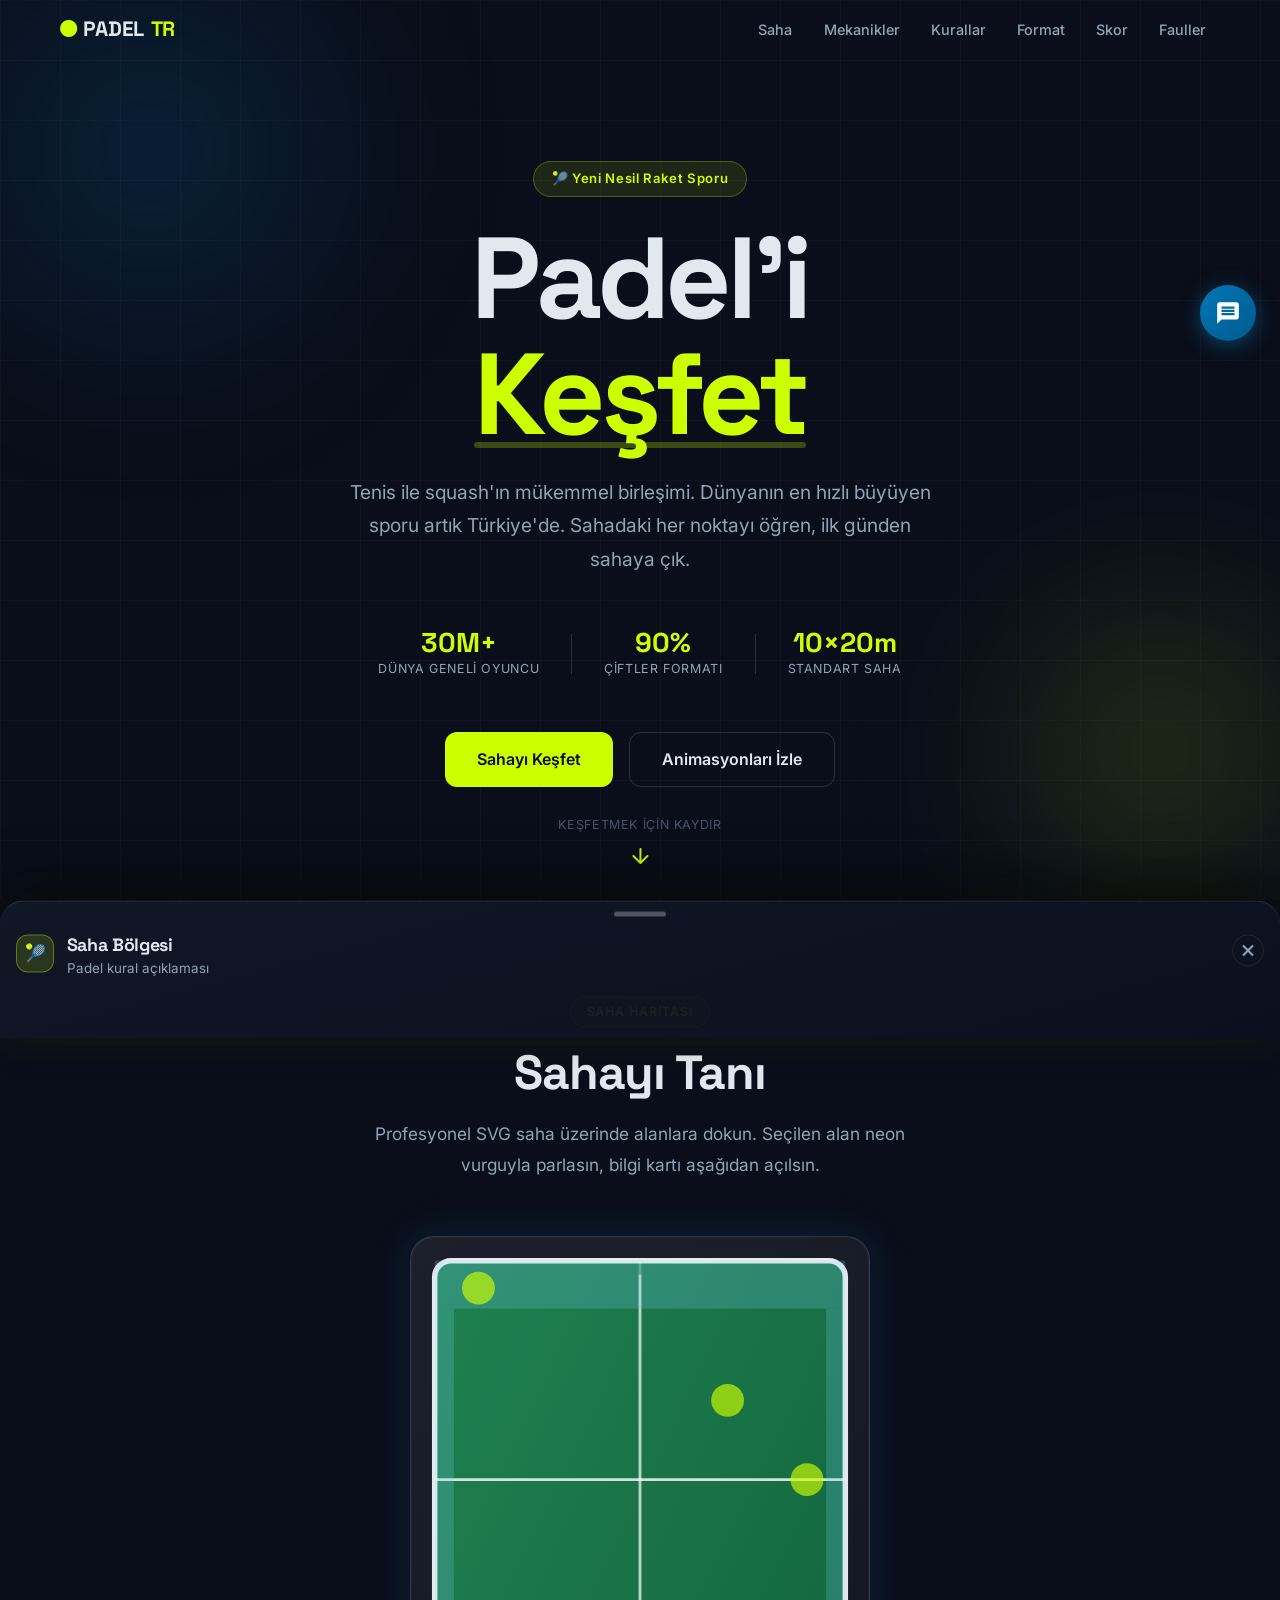
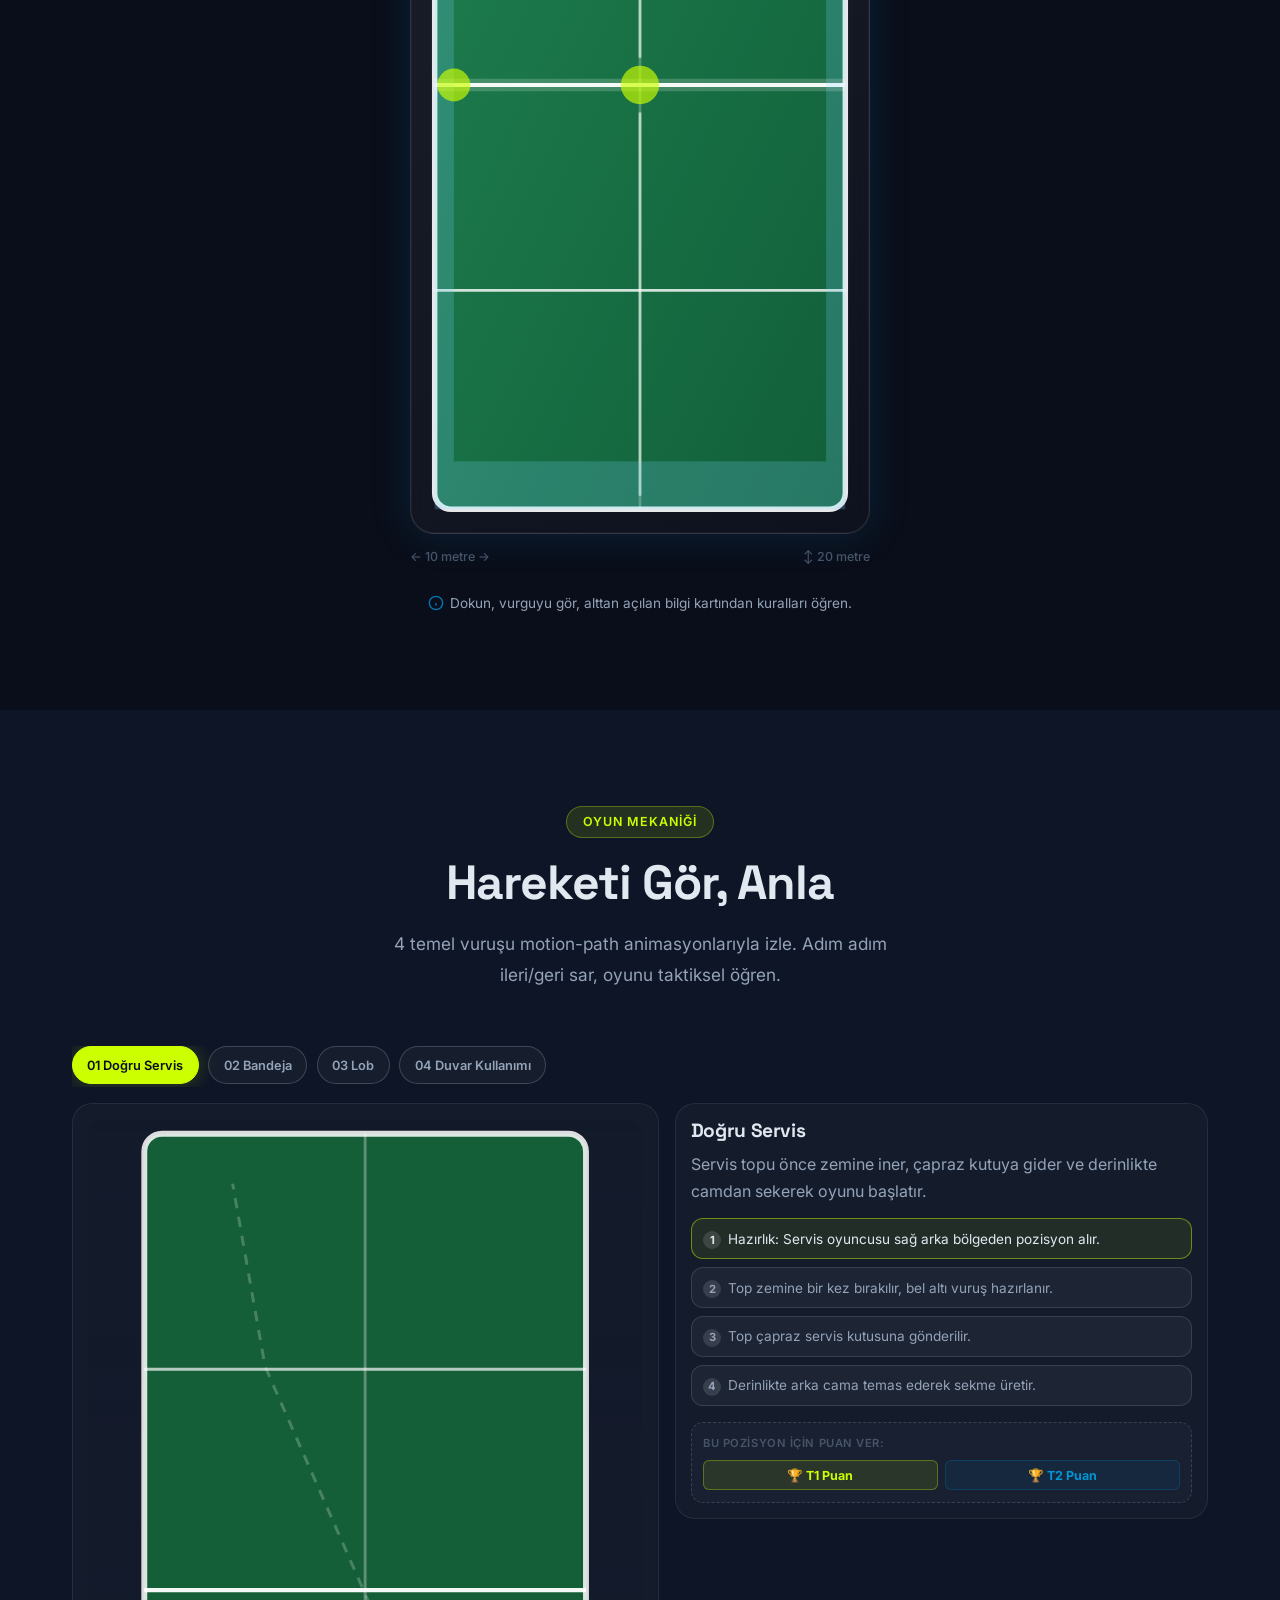
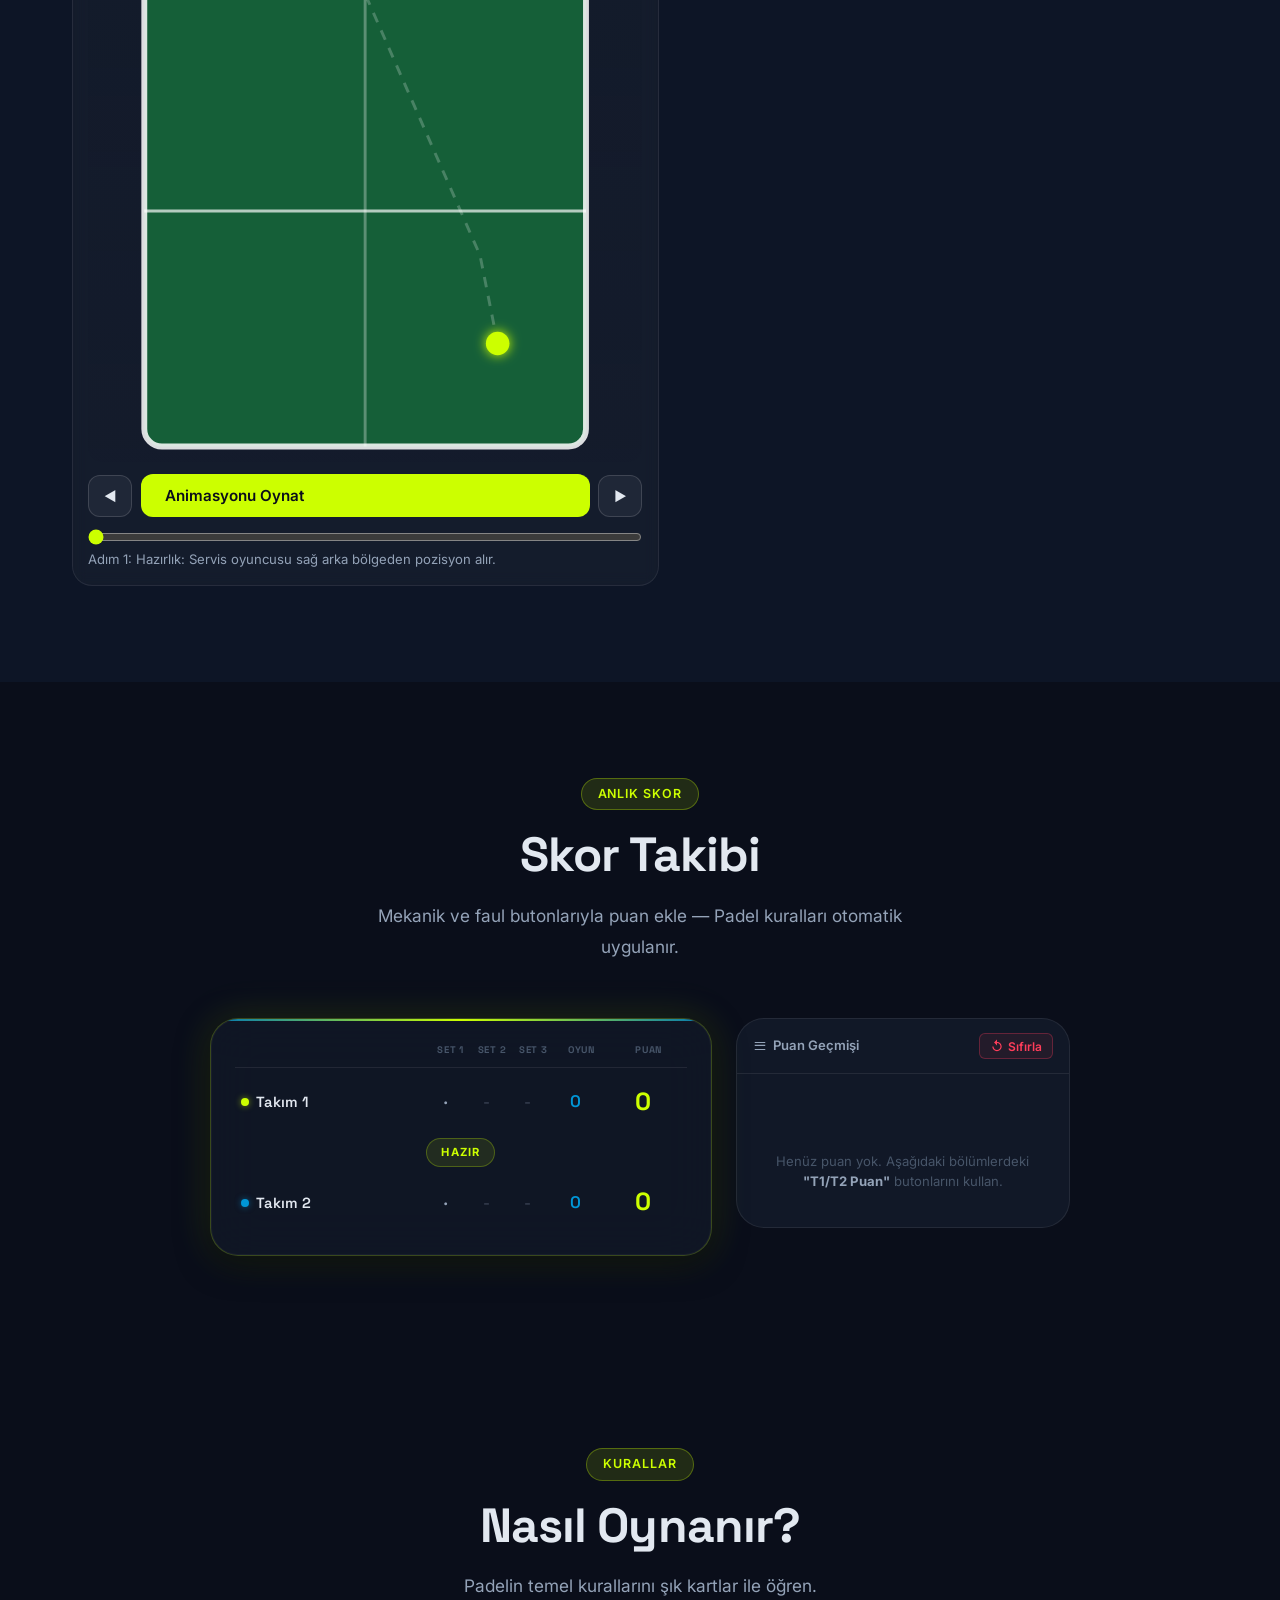
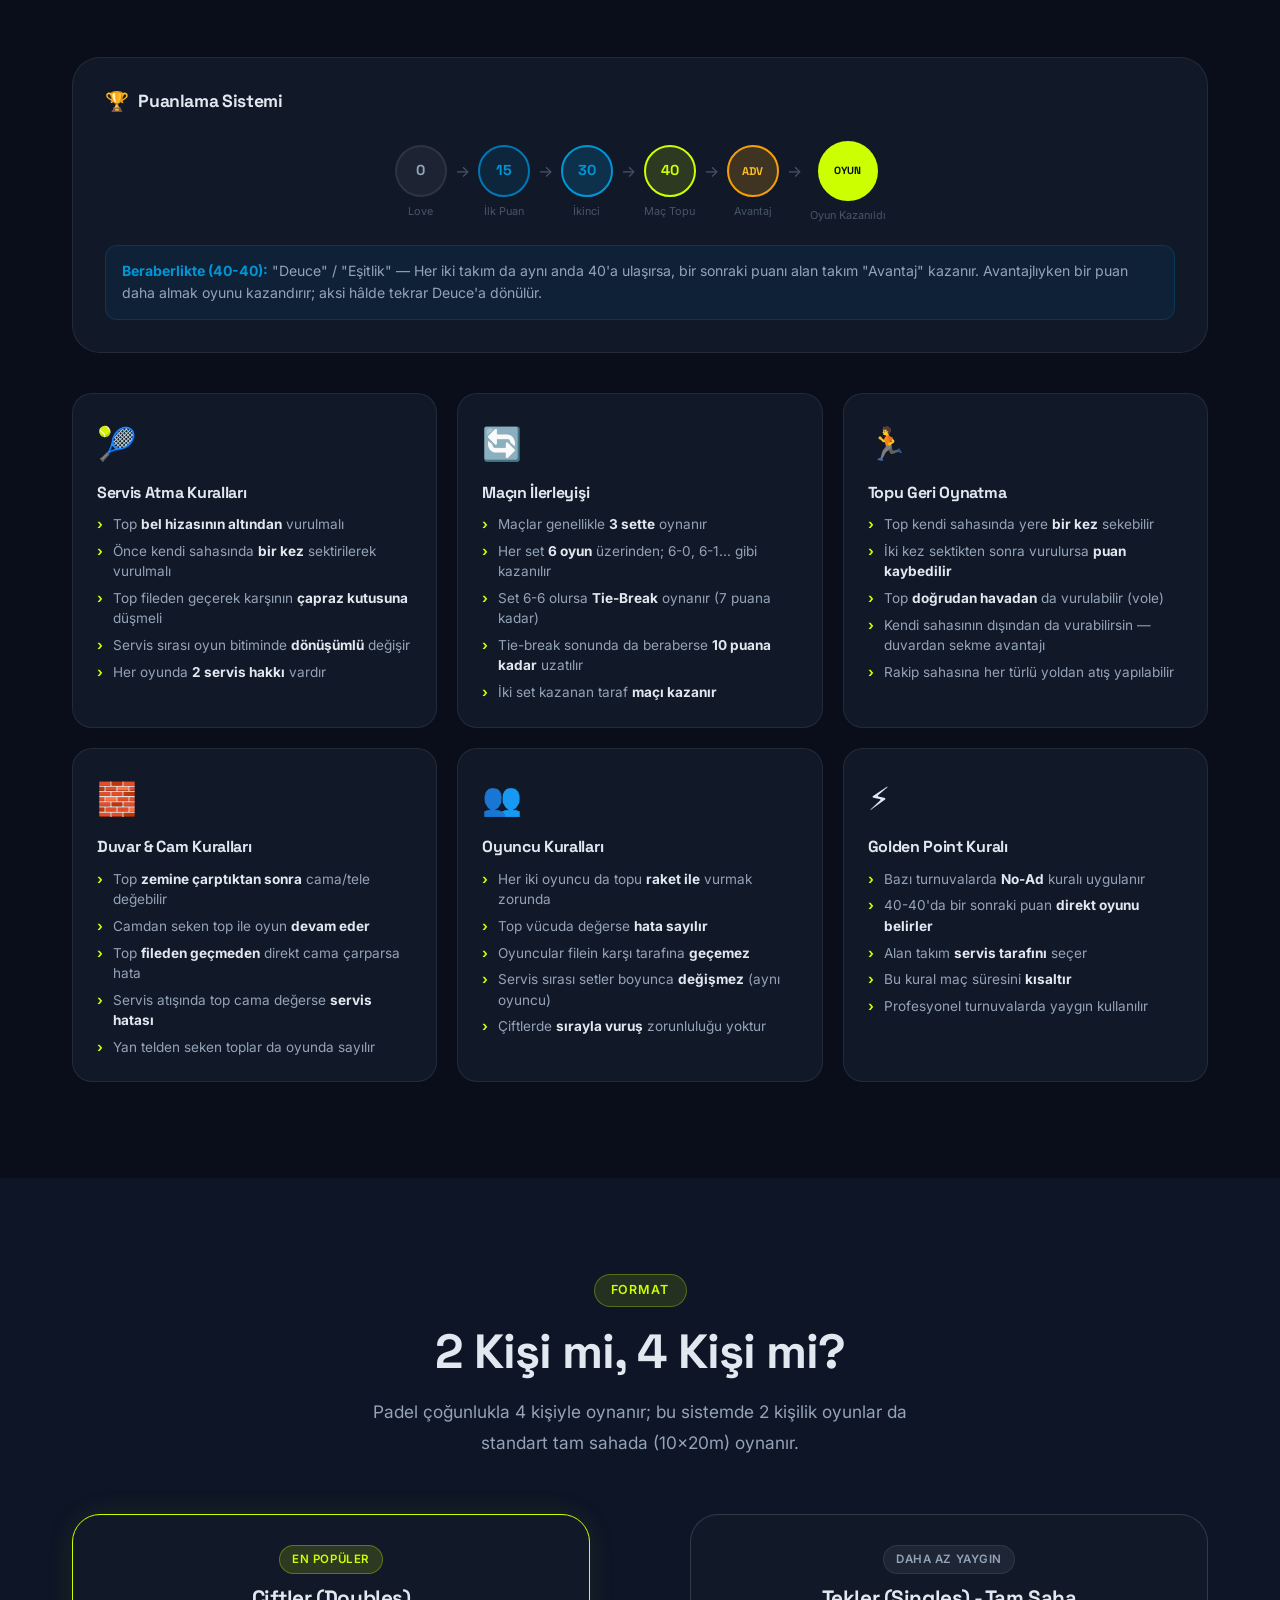
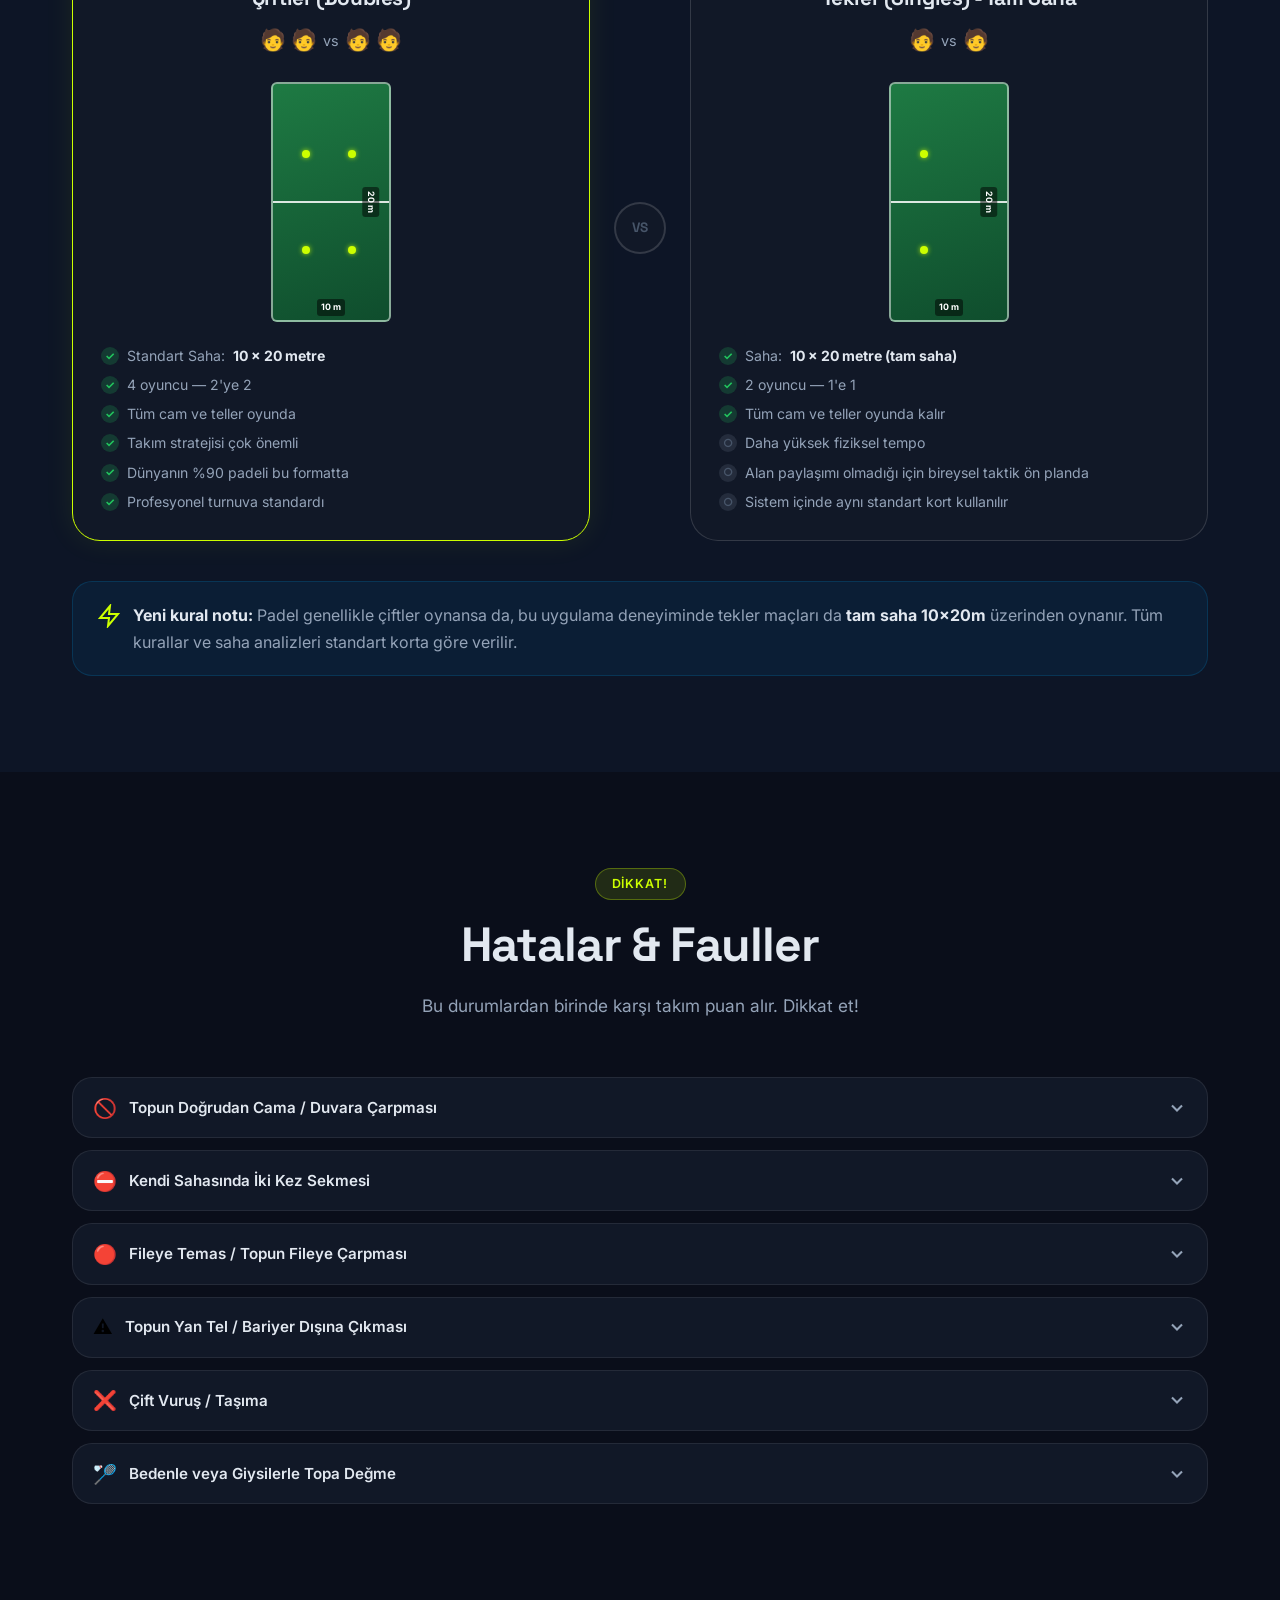
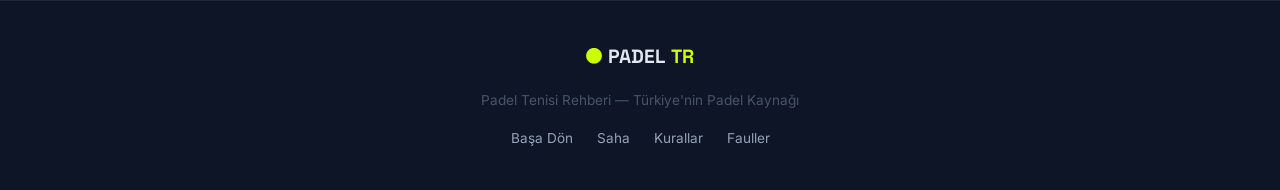
==== commit c85a7e38: "feat: mobile-first UX overhaul with SVG court, bottom sheet, and 4-step motion lab - Rebuilt interac" ====
--- a/index.html
+++ b/index.html
@@ -93,174 +93,70 @@
       <div class="section-header">
         <div class="section-tag">Saha Haritası</div>
         <h2 class="section-title">Sahayı Tanı</h2>
-        <p class="section-desc">Üzerine geldiğiniz veya tıkladığınız alanlarda detaylı bilgi ve ölçüler görüntülenir.</p>
-      </div>
-
-      <div class="court-wrapper">
-        <div class="court" id="court">
-
-          <!-- Saha zemini -->
-          <div class="court-surface"></div>
-
-          <!-- Orta file -->
-          <div class="court-net" data-hotspot="net">
-            <div class="hotspot-label">FİLE</div>
-            <div class="tooltip" role="tooltip">
-              <h3>File (Net)</h3>
-              <p>Ortada sahanın genişliği boyunca uzanan file. Ortada <strong>88 cm</strong>, kenarlarda <strong>92 cm</strong> yüksekliğindedir.</p>
-              <ul>
-                <li>Top fileden geçmeli</li>
-                <li>File direğine çarparsa hata</li>
-                <li>Sahanın ortasında yer alır</li>
-              </ul>
-            </div>
-          </div>
-
-          <!-- Üst yarı (rakip saha) -->
-          <div class="court-half court-half--top">
-            <!-- Servis kutuları üst -->
-            <div class="service-box service-box--top-left" data-hotspot="service-box-tl">
-              <div class="hotspot-label">SERVİS KUTUSU</div>
-              <div class="tooltip" role="tooltip">
-                <h3>Servis Kutusu (Sol)</h3>
-                <p>Rakip sahasının sol servis alanı. <strong>5×3m</strong> boyutlarındadır.</p>
-                <ul>
-                  <li>Servis bu kutuya düşmeli</li>
-                  <li>Çapraz atış gereklidir</li>
-                  <li>Servis çizgisi sınırı var</li>
-                </ul>
-              </div>
-            </div>
-            <div class="service-box service-box--top-right" data-hotspot="service-box-tr">
-              <div class="hotspot-label">SERVİS KUTUSU</div>
-              <div class="tooltip" role="tooltip">
-                <h3>Servis Kutusu (Sağ)</h3>
-                <p>Rakip sahasının sağ servis alanı. <strong>5×3m</strong> boyutlarındadır.</p>
-                <ul>
-                  <li>Sağdan serviste bu kutuya atılır</li>
-                  <li>Top çizgiye değse geçerlidir</li>
-                </ul>
-              </div>
-            </div>
-            <!-- Servis çizgisi üst -->
-            <div class="service-line service-line--top" data-hotspot="service-line-top">
-              <div class="hotspot-label">SERVİS ÇİZGİSİ</div>
-              <div class="tooltip" role="tooltip">
-                <h3>Servis Çizgisi</h3>
-                <p>Fileden <strong>3 metre</strong> uzaklıktaki paralel çizgi. Servis bu çizginin önüne düşmelidir.</p>
-                <ul>
-                  <li>Servis top bu hattın önünde sektirilmeli</li>
-                  <li>Hatların üzerindeki atışlar geçerli sayılır</li>
-                </ul>
-              </div>
-            </div>
-            <!-- Arka cam üst -->
-            <div class="back-glass back-glass--top" data-hotspot="back-glass-top">
-              <div class="hotspot-label">ARKA CAM</div>
-              <div class="tooltip tooltip--bottom" role="tooltip">
-                <h3>Arka Cam / Duvar</h3>
-                <p>Sahanın arka bölümünü çevreleyen <strong>3-4 metre</strong> yüksekliğindeki cam/duvar.</p>
-                <ul>
-                  <li>Top camdan sekebilir — oyun devam eder</li>
-                  <li>Top buraya çarpmadan önce yere çarpmış olmalı</li>
-                  <li>Sahanın en stratejik noktası!</li>
-                </ul>
-              </div>
-            </div>
-            <!-- Yan teller üst -->
-            <div class="side-wall side-wall--top-left" data-hotspot="side-wall-tl">
-              <div class="tooltip tooltip--right" role="tooltip">
-                <h3>Yan Tel / Cam</h3>
-                <p>Sahanın yan taraflarını çevreleyen <strong>3-4 metre</strong> yüksekliğindeki tel/cam yapı.</p>
-                <ul>
-                  <li>Toplar buradan da sekebilir</li>
-                  <li>Duvar oyunu padelin özüdür</li>
-                </ul>
-              </div>
-            </div>
-            <div class="side-wall side-wall--top-right" data-hotspot="side-wall-tr">
-              <div class="tooltip tooltip--left" role="tooltip">
-                <h3>Yan Tel / Cam</h3>
-                <p>Sahanın yan taraflarını çevreleyen <strong>3-4 metre</strong> yüksekliğindeki tel/cam yapı.</p>
-                <ul>
-                  <li>Toplar buradan da sekebilir</li>
-                  <li>Duvar oyunu padelin özüdür</li>
-                </ul>
-              </div>
-            </div>
-          </div>
-
-          <!-- Alt yarı (kendi saha) -->
-          <div class="court-half court-half--bottom">
-            <!-- Servis kutuları alt -->
-            <div class="service-box service-box--bottom-left" data-hotspot="service-box-bl">
-              <div class="hotspot-label">SERVİS KUTUSU</div>
-              <div class="tooltip tooltip--top" role="tooltip">
-                <h3>Servis Kutusu (Sol)</h3>
-                <p>Kendi sahanızın sol servis alanı. Servis buradaki çizginin arkasından atılır.</p>
-                <ul>
-                  <li>Servis atışı bu alandan yapılır</li>
-                  <li>Bel altı vurma zorunluluğu</li>
-                </ul>
-              </div>
-            </div>
-            <div class="service-box service-box--bottom-right" data-hotspot="service-box-br">
-              <div class="hotspot-label">SERVİS KUTUSU</div>
-              <div class="tooltip tooltip--top" role="tooltip">
-                <h3>Servis Kutusu (Sağ)</h3>
-                <p>Kendi sahanızın sağ servis alanı.</p>
-                <ul>
-                  <li>Sağdan servis bu alandan yapılır</li>
-                  <li>Bel altı vurma zorunluluğu</li>
-                </ul>
-              </div>
-            </div>
-            <!-- Servis çizgisi alt -->
-            <div class="service-line service-line--bottom" data-hotspot="service-line-bottom">
-              <div class="hotspot-label">SERVİS ÇİZGİSİ</div>
-              <div class="tooltip tooltip--top" role="tooltip">
-                <h3>Servis Çizgisi</h3>
-                <p>Fileden <strong>3 metre</strong> uzaklıkta yer alır. Servis atarken bu çizginin arkasına geçilmez.</p>
-              </div>
-            </div>
-            <!-- Arka cam alt -->
-            <div class="back-glass back-glass--bottom" data-hotspot="back-glass-bottom">
-              <div class="hotspot-label">ARKA CAM</div>
-              <div class="tooltip tooltip--top" role="tooltip">
-                <h3>Arka Cam / Duvar</h3>
-                <p>Savunma ve hücum stratejisinin merkezindeki alan. Rakip vuruşları buradan sekebilir.</p>
-                <ul>
-                  <li>Camdan sekme: oyun devam eder</li>
-                  <li>Direkt vuruş: hata (rakip puan alır)</li>
-                </ul>
-              </div>
-            </div>
-            <!-- Yan teller alt -->
-            <div class="side-wall side-wall--bottom-left" data-hotspot="side-wall-bl">
-              <div class="tooltip tooltip--right" role="tooltip">
-                <h3>Yan Tel / Cam</h3>
-                <p>Sol yan duvar. Stratejik vuruşlar için kullanılabilir.</p>
-              </div>
-            </div>
-            <div class="side-wall side-wall--bottom-right" data-hotspot="side-wall-br">
-              <div class="tooltip tooltip--left" role="tooltip">
-                <h3>Yan Tel / Cam</h3>
-                <p>Sağ yan duvar. Stratejik vuruşlar için kullanılabilir.</p>
-              </div>
-            </div>
-          </div>
-
-          <!-- Orta çizgi -->
-          <div class="center-line"></div>
-
-          <!-- Animasyon topu -->
-          <div class="anim-ball" id="animBall"></div>
-          <div class="anim-ball anim-ball--trail" id="animBallTrail"></div>
-
-        </div>
-
-        <!-- Saha boyutları etiketi -->
-        <div class="court-dimensions">
+        <p class="section-desc">Profesyonel SVG saha üzerinde alanlara dokun. Seçilen alan neon vurguyla parlasın, bilgi kartı aşağıdan açılsın.</p>
+      </div>
+
+      <div class="svg-court-panel">
+        <div class="svg-court-wrap" id="svgCourtWrap">
+          <svg class="svg-court" id="svgCourt" viewBox="0 0 320 640" role="img" aria-label="Padel sahası 10x20 metre üstten görünüm">
+            <defs>
+              <linearGradient id="courtSurfaceGrad" x1="0" y1="0" x2="1" y2="1">
+                <stop offset="0%" stop-color="#1f8150" />
+                <stop offset="100%" stop-color="#115f39" />
+              </linearGradient>
+              <filter id="zoneGlow" x="-60%" y="-60%" width="220%" height="220%">
+                <feGaussianBlur stdDeviation="4" result="blur" />
+                <feMerge>
+                  <feMergeNode in="blur" />
+                  <feMergeNode in="SourceGraphic" />
+                </feMerge>
+              </filter>
+            </defs>
+
+            <rect x="10" y="10" width="300" height="620" rx="12" fill="url(#courtSurfaceGrad)" stroke="rgba(255,255,255,0.9)" stroke-width="4" />
+            <line x1="10" y1="320" x2="310" y2="320" stroke="rgba(255,255,255,0.95)" stroke-width="3" />
+            <line x1="160" y1="10" x2="160" y2="630" stroke="rgba(255,255,255,0.25)" stroke-width="2" />
+            <line x1="10" y1="170" x2="310" y2="170" stroke="rgba(255,255,255,0.8)" stroke-width="2" />
+            <line x1="10" y1="470" x2="310" y2="470" stroke="rgba(255,255,255,0.8)" stroke-width="2" />
+            <line x1="160" y1="20" x2="160" y2="300" stroke="rgba(255,255,255,0.6)" stroke-width="2" />
+            <line x1="160" y1="340" x2="160" y2="620" stroke="rgba(255,255,255,0.6)" stroke-width="2" />
+
+            <rect x="10" y="10" width="300" height="35" fill="rgba(120,210,255,0.22)" />
+            <rect x="10" y="595" width="300" height="35" fill="rgba(120,210,255,0.22)" />
+            <rect x="10" y="45" width="14" height="550" fill="rgba(120,210,255,0.22)" />
+            <rect x="296" y="45" width="14" height="550" fill="rgba(120,210,255,0.22)" />
+
+            <line x1="10" y1="320" x2="310" y2="320" stroke="rgba(255,255,255,0.6)" stroke-width="9" opacity="0.3" />
+
+            <g class="court-zone" data-zone="net">
+              <rect x="24" y="302" width="272" height="36" rx="14" fill="transparent" />
+              <circle class="zone-dot" cx="160" cy="320" r="14" />
+            </g>
+            <g class="court-zone" data-zone="service-line">
+              <rect x="24" y="150" width="272" height="40" rx="16" fill="transparent" />
+              <rect x="24" y="450" width="272" height="40" rx="16" fill="transparent" />
+              <circle class="zone-dot" cx="282" cy="170" r="12" />
+            </g>
+            <g class="court-zone" data-zone="service-box">
+              <rect x="24" y="45" width="130" height="125" rx="14" fill="transparent" />
+              <rect x="166" y="45" width="130" height="125" rx="14" fill="transparent" />
+              <rect x="24" y="470" width="130" height="125" rx="14" fill="transparent" />
+              <rect x="166" y="470" width="130" height="125" rx="14" fill="transparent" />
+              <circle class="zone-dot" cx="224" cy="112" r="12" />
+            </g>
+            <g class="court-zone" data-zone="back-glass">
+              <rect x="24" y="10" width="272" height="42" rx="14" fill="transparent" />
+              <rect x="24" y="588" width="272" height="42" rx="14" fill="transparent" />
+              <circle class="zone-dot" cx="42" cy="30" r="12" />
+            </g>
+            <g class="court-zone" data-zone="side-walls">
+              <rect x="10" y="45" width="22" height="550" rx="10" fill="transparent" />
+              <rect x="288" y="45" width="22" height="550" rx="10" fill="transparent" />
+              <circle class="zone-dot" cx="24" cy="320" r="12" />
+            </g>
+          </svg>
+        </div>
+        <div class="court-dimensions court-dimensions--svg">
           <span class="dim-width">← 10 metre →</span>
           <span class="dim-height">↕ 20 metre</span>
         </div>
@@ -268,7 +164,7 @@
 
       <p class="court-hint">
         <svg width="16" height="16" viewBox="0 0 24 24" fill="none" stroke="currentColor" stroke-width="2"><circle cx="12" cy="12" r="10"/><path d="M12 16v-4M12 8h.01"/></svg>
-        Saha üzerindeki alanlara tıklayın veya üzerine gelin — detaylı bilgi görüntülenir.
+        Dokun, vurguyu gör, alttan açılan bilgi kartından kuralları öğren.
       </p>
     </div>
   </section>
@@ -281,144 +177,67 @@
       <div class="section-header">
         <div class="section-tag">Oyun Mekaniği</div>
         <h2 class="section-title">Hareketi Gör, Anla</h2>
-        <p class="section-desc">İki temel padel vuruşunu animasyon ile öğren. Butona bas ve izle.</p>
-      </div>
-
-      <div class="mechanics-grid">
-
-        <!-- Animasyon 1: Servis -->
-        <div class="mechanic-card" id="mechanic-serve">
-          <div class="mechanic-info">
-            <div class="mechanic-number">01</div>
-            <h3>Doğru Servis</h3>
-            <p>
-              Servis atıcı, kendi sahasında bel hizasının altından topu vurur. Top önce kendi sahasında <strong>bir kez</strong> sektikten sonra fileyi aşarak rakibin <strong>çapraz servis kutusuna</strong> düşmeli ve oradan arka cama çarpabilir.
-            </p>
-            <ul class="mechanic-rules">
-              <li>
-                <span class="rule-icon rule-icon--ok">✓</span>
-                Bel altından vurulmalı
-              </li>
-              <li>
-                <span class="rule-icon rule-icon--ok">✓</span>
-                Kendi sahasında bir sekme
-              </li>
-              <li>
-                <span class="rule-icon rule-icon--ok">✓</span>
-                Çapraz kutuya gitmeli
-              </li>
-              <li>
-                <span class="rule-icon rule-icon--warn">!</span>
-                2 hak — ilk hata geçer
-              </li>
-            </ul>
-            <button class="btn btn--primary btn--anim" id="btnServe" aria-label="Servis animasyonunu başlat">
-              <svg width="18" height="18" viewBox="0 0 24 24" fill="currentColor"><path d="M8 5v14l11-7z"/></svg>
-              Servisi İzle
-            </button>
-            <div class="score-award-btns" data-reason="Doğru Servis">
-              <span class="score-award-label">Bu vuruş için puan ver:</span>
-              <div class="score-award-row">
-                <button class="btn-score btn-score--t1" data-team="1" data-reason="Doğru Servis">🏆 T1 Puan</button>
-                <button class="btn-score btn-score--t2" data-team="2" data-reason="Doğru Servis">🏆 T2 Puan</button>
-              </div>
-            </div>
-          </div>
-          <div class="mechanic-court-wrap">
-            <div class="mechanic-court" id="serveCourt">
-              <!-- Mini saha çizgileri -->
-              <div class="mc-net"></div>
-              <div class="mc-service-line mc-service-line--top"></div>
-              <div class="mc-service-line mc-service-line--bottom"></div>
-              <div class="mc-center-line"></div>
-              <div class="mc-back-wall mc-back-wall--top"></div>
-              <div class="mc-back-wall mc-back-wall--bottom"></div>
-              <!-- Player -->
-              <div class="mc-player mc-player--server" id="serverPlayer">
-                <div class="mc-player-dot"></div>
-                <span>Servis</span>
-              </div>
-              <!-- Ball -->
-              <div class="mc-ball" id="serveBall"></div>
-              <!-- Bounce markers -->
-              <div class="mc-bounce" id="serveBounce1"></div>
-              <div class="mc-bounce" id="serveBounce2"></div>
-              <!-- Trajectory path -->
-              <svg class="mc-trajectory" id="serveTrajectory" viewBox="0 0 300 600" preserveAspectRatio="none">
-                <path id="servePath" d="" fill="none" stroke="rgba(204,255,0,0.3)" stroke-width="2" stroke-dasharray="6,4"/>
-              </svg>
-            </div>
-          </div>
-        </div>
-
-        <!-- Animasyon 2: Duvar Vuruşu -->
-        <div class="mechanic-card" id="mechanic-wall">
-          <div class="mechanic-info">
-            <div class="mechanic-number">02</div>
-            <h3>Duvarı Kullanmak</h3>
-            <p>
-              Padelin en heyecanlı özelliği: Rakibin topu <strong>arka cama çarpar</strong>, oradan sekip gelir. Savunmacı oyuncu bu seken topu alarak karşıya atar. Cam vuruşları oyunun sürdürülebilirliğini artırır.
-            </p>
-            <ul class="mechanic-rules">
-              <li>
-                <span class="rule-icon rule-icon--ok">✓</span>
-                Cam sekerek geri döner
-              </li>
-              <li>
-                <span class="rule-icon rule-icon--ok">✓</span>
-                Zemin teması sonrası sekme
-              </li>
-              <li>
-                <span class="rule-icon rule-icon--ok">✓</span>
-                Oyuncu vuruş yapabilir
-              </li>
-              <li>
-                <span class="rule-icon rule-icon--warn">!</span>
-                İki zemins sekme: hata
-              </li>
-            </ul>
-            <button class="btn btn--primary btn--anim" id="btnWall" aria-label="Duvar vuruşu animasyonunu başlat">
-              <svg width="18" height="18" viewBox="0 0 24 24" fill="currentColor"><path d="M8 5v14l11-7z"/></svg>
-              Duvar Vuruşunu İzle
-            </button>
-            <div class="score-award-btns" data-reason="Duvarı Kullanmak">
-              <span class="score-award-label">Bu vuruş için puan ver:</span>
-              <div class="score-award-row">
-                <button class="btn-score btn-score--t1" data-team="1" data-reason="Duvarı Kullanmak">🏆 T1 Puan</button>
-                <button class="btn-score btn-score--t2" data-team="2" data-reason="Duvarı Kullanmak">🏆 T2 Puan</button>
-              </div>
-            </div>
-          </div>
-          <div class="mechanic-court-wrap">
-            <div class="mechanic-court" id="wallCourt">
-              <div class="mc-net"></div>
-              <div class="mc-service-line mc-service-line--top"></div>
-              <div class="mc-service-line mc-service-line--bottom"></div>
-              <div class="mc-center-line"></div>
-              <div class="mc-back-wall mc-back-wall--top"></div>
-              <div class="mc-back-wall mc-back-wall--bottom"></div>
-              <!-- Players -->
-              <div class="mc-player mc-player--attacker" id="attackerPlayer">
-                <div class="mc-player-dot mc-player-dot--enemy"></div>
-                <span>Rakip</span>
-              </div>
-              <div class="mc-player mc-player--defender" id="defenderPlayer">
-                <div class="mc-player-dot"></div>
-                <span>Savunma</span>
-              </div>
-              <!-- Ball -->
-              <div class="mc-ball mc-ball--wall" id="wallBall"></div>
-              <!-- Bounce markers -->
-              <div class="mc-bounce" id="wallBounce1"></div>
-              <div class="mc-bounce" id="wallBounce2"></div>
-              <!-- SVG trajectory -->
-              <svg class="mc-trajectory" id="wallTrajectory" viewBox="0 0 300 600" preserveAspectRatio="none">
-                <path id="wallPath" d="" fill="none" stroke="rgba(0,119,182,0.3)" stroke-width="2" stroke-dasharray="6,4"/>
-              </svg>
-            </div>
-          </div>
-        </div>
-
+        <p class="section-desc">4 temel vuruşu motion-path animasyonlarıyla izle. Adım adım ileri/geri sar, oyunu taktiksel öğren.</p>
+      </div>
+
+      <div class="motion-lab" id="motionLab">
+        <div class="motion-head">
+          <div class="motion-tabs" role="tablist" aria-label="Padel vuruş animasyonları">
+            <button class="motion-tab is-active" role="tab" data-motion="serve">01 Doğru Servis</button>
+            <button class="motion-tab" role="tab" data-motion="bandeja">02 Bandeja</button>
+            <button class="motion-tab" role="tab" data-motion="lob">03 Lob</button>
+            <button class="motion-tab" role="tab" data-motion="wall">04 Duvar Kullanımı</button>
+          </div>
+        </div>
+
+        <div class="motion-stage-card">
+          <div class="motion-stage">
+            <svg class="motion-svg" id="motionSvg" viewBox="0 0 320 640" aria-label="Animasyon sahnesi">
+              <defs>
+                <filter id="motionGlow" x="-60%" y="-60%" width="220%" height="220%">
+                  <feGaussianBlur stdDeviation="4" result="blur" />
+                  <feMerge>
+                    <feMergeNode in="blur" />
+                    <feMergeNode in="SourceGraphic" />
+                  </feMerge>
+                </filter>
+              </defs>
+              <rect x="10" y="10" width="300" height="620" rx="12" fill="#155f38" stroke="rgba(255,255,255,0.85)" stroke-width="4" />
+              <line x1="10" y1="320" x2="310" y2="320" stroke="rgba(255,255,255,0.95)" stroke-width="3" />
+              <line x1="10" y1="170" x2="310" y2="170" stroke="rgba(255,255,255,0.68)" stroke-width="2" />
+              <line x1="10" y1="470" x2="310" y2="470" stroke="rgba(255,255,255,0.68)" stroke-width="2" />
+              <line x1="160" y1="10" x2="160" y2="630" stroke="rgba(255,255,255,0.3)" stroke-width="2" />
+              <path id="motionPathGhost" d="" fill="none" stroke="rgba(255,255,255,0.22)" stroke-width="2" stroke-dasharray="7 6" />
+              <g id="motionTrail"></g>
+              <circle id="motionBall" cx="160" cy="500" r="8" fill="#ccff00" filter="url(#motionGlow)" />
+            </svg>
+          </div>
+
+          <div class="motion-controls">
+            <button class="motion-btn" id="motionPrev" aria-label="Önceki adım">◀</button>
+            <button class="btn btn--primary" id="motionPlay">Animasyonu Oynat</button>
+            <button class="motion-btn" id="motionNext" aria-label="Sonraki adım">▶</button>
+          </div>
+
+          <div class="motion-progress-wrap">
+            <input type="range" id="motionProgress" min="0" max="3" value="0" class="motion-progress" />
+            <div class="motion-step-label" id="motionStepLabel">Adım 1</div>
+          </div>
+        </div>
+
+        <div class="motion-info-card">
+          <h3 id="motionTitle">Doğru Servis</h3>
+          <p id="motionDesc">Bel altı servis, çapraz kutuya düşüş ve camdan kontrollü sekme ile oyunu başlat.</p>
+          <div class="motion-steps" id="motionSteps"></div>
+
+          <div class="score-award-btns" id="motionScoreBtns">
+            <span class="score-award-label">Bu pozisyon için puan ver:</span>
+            <div class="score-award-row">
+              <button class="btn-score btn-score--t1" id="motionT1" data-team="1" data-reason="Doğru Servis">🏆 T1 Puan</button>
+              <button class="btn-score btn-score--t2" id="motionT2" data-team="2" data-reason="Doğru Servis">🏆 T2 Puan</button>
+            </div>
+          </div>
+        </div>
       </div>
     </div>
   </section>
@@ -634,7 +453,7 @@
       <div class="section-header">
         <div class="section-tag">Format</div>
         <h2 class="section-title">2 Kişi mi, 4 Kişi mi?</h2>
-        <p class="section-desc">Padelin %90'ı çiftler (doubles) formatında oynanır. İşte fark!</p>
+        <p class="section-desc">Padel çoğunlukla 4 kişiyle oynanır; bu sistemde 2 kişilik oyunlar da standart tam sahada (10×20m) oynanır.</p>
       </div>
 
       <div class="format-comparison">
@@ -696,20 +515,20 @@
           <div class="vs-circle">VS</div>
         </div>
 
-        <!-- Singles -->
+        <!-- Singles on Full Court -->
         <div class="format-card format-card--singles">
           <div class="format-card-header">
             <div class="format-badge format-badge--singles">Daha Az Yaygın</div>
-            <h3>Tekler (Singles)</h3>
+            <h3>Tekler (Singles) - Tam Saha</h3>
             <div class="format-players">
               <div class="player-icon">🧑</div>
               <span>vs</span>
               <div class="player-icon">🧑</div>
             </div>
           </div>
-          <div class="format-court-visual format-court-visual--singles">
+          <div class="format-court-visual format-court-visual--doubles">
             <div class="fv-net"></div>
-            <div class="fv-dim fv-dim--w">6 m</div>
+            <div class="fv-dim fv-dim--w">10 m</div>
             <div class="fv-dim fv-dim--h">20 m</div>
             <div class="fv-players">
               <div class="fv-player fv-player--1"></div>
@@ -719,28 +538,16 @@
           <ul class="format-features">
             <li class="feature--yes">
               <span class="fi">✓</span>
-              Dar Saha: <strong>6 × 20 metre</strong>
+              Saha: <strong>10 × 20 metre (tam saha)</strong>
             </li>
             <li class="feature--yes">
               <span class="fi">✓</span>
               2 oyuncu — 1'e 1
             </li>
-            <li class="feature--note">
-              <span class="fi">○</span>
-              Yan teller ve camlar yok
-            </li>
-            <li class="feature--note">
-              <span class="fi">○</span>
-              Daha fazla fiziksel kondisyon
-            </li>
-            <li class="feature--note">
-              <span class="fi">○</span>
-              Özel dar kort gerekli
-            </li>
-            <li class="feature--note">
-              <span class="fi">○</span>
-              Daha az yaygın format
-            </li>
+            <li class="feature--yes"><span class="fi">✓</span>Tüm cam ve teller oyunda kalır</li>
+            <li class="feature--note"><span class="fi">○</span>Daha yüksek fiziksel tempo</li>
+            <li class="feature--note"><span class="fi">○</span>Alan paylaşımı olmadığı için bireysel taktik ön planda</li>
+            <li class="feature--note"><span class="fi">○</span>Sistem içinde aynı standart kort kullanılır</li>
           </ul>
         </div>
 
@@ -749,7 +556,7 @@
       <!-- Key difference callout -->
       <div class="format-callout">
         <svg width="24" height="24" viewBox="0 0 24 24" fill="none" stroke="currentColor" stroke-width="2"><polygon points="13 2 3 14 12 14 11 22 21 10 12 10 13 2"/></svg>
-        <p>Padel kortları çoğunlukla <strong>doubles (10×20m)</strong> standardında inşa edilir. Singles için sahanın 2 metre her iki tarafı bant ile kapatılır ve yan duvarlar oyun dışı bırakılır.</p>
+        <p><strong>Yeni kural notu:</strong> Padel genellikle çiftler oynansa da, bu uygulama deneyiminde tekler maçları da <strong>tam saha 10×20m</strong> üzerinden oynanır. Tüm kurallar ve saha analizleri standart korta göre verilir.</p>
       </div>
 
     </div>
@@ -961,8 +768,25 @@
     </div>
   </footer>
 
-  <!-- Tooltip overlay (mobile) -->
-  <div class="tooltip-overlay" id="tooltipOverlay"></div>
+  <!-- Mobile Bottom Sheet: Court Zone Details -->
+  <div class="sheet-overlay" id="sheetOverlay"></div>
+  <aside class="court-sheet" id="courtSheet" aria-hidden="true" aria-label="Saha bölgesi bilgi kartı">
+    <div class="sheet-grabber"></div>
+    <div class="sheet-header">
+      <div class="sheet-icon" id="sheetIcon">🎾</div>
+      <div>
+        <h3 class="sheet-title" id="sheetTitle">Saha Bölgesi</h3>
+        <p class="sheet-subtitle" id="sheetSubtitle">Padel kural açıklaması</p>
+      </div>
+      <button class="sheet-close" id="sheetClose" aria-label="Kartı kapat">
+        <svg width="20" height="20" viewBox="0 0 24 24" fill="none" stroke="currentColor" stroke-width="2.5"><path d="M18 6 6 18M6 6l12 12"/></svg>
+      </button>
+    </div>
+    <div class="sheet-body">
+      <p class="sheet-desc" id="sheetDesc"></p>
+      <ul class="sheet-rules" id="sheetRules"></ul>
+    </div>
+  </aside>
 
   <!-- ═══════════════════════════════════════════
        GEMINI AI CHAT WIDGET
--- a/style.css
+++ b/style.css
@@ -1627,6 +1627,390 @@
 }
 
 /* ═══════════════════════════════════════════════════════════════
+   MOBILE APP UPGRADE (COURT + MOTION LAB + SHEET)
+═══════════════════════════════════════════════════════════════ */
+
+/* Readability + smooth mobile feel */
+body {
+  font-size: 17px;
+}
+
+p, li {
+  font-size: 1rem;
+}
+
+.section-desc {
+  font-size: 1.08rem;
+  line-height: 1.8;
+}
+
+.rule-card,
+.format-card,
+.fault-item,
+.mechanic-card,
+.scoreboard,
+.chat-window,
+.btn,
+.btn-score {
+  transition: all 0.3s ease-in-out;
+}
+
+/* 1) SVG COURT */
+.svg-court-panel {
+  max-width: 460px;
+  margin: 0 auto;
+}
+
+.svg-court-wrap {
+  position: relative;
+  border-radius: 24px;
+  padding: 10px;
+  background: linear-gradient(145deg, rgba(255,255,255,0.08), rgba(255,255,255,0.02));
+  border: 1px solid rgba(255,255,255,0.12);
+  backdrop-filter: blur(8px);
+  box-shadow: var(--shadow-blue), inset 0 0 0 1px rgba(255,255,255,0.04);
+}
+
+.svg-court {
+  width: 100%;
+  height: auto;
+  border-radius: 18px;
+  display: block;
+}
+
+.court-zone {
+  cursor: pointer;
+}
+
+.court-zone .zone-dot {
+  fill: rgba(204,255,0,0.88);
+  opacity: 0.75;
+  transition: all 0.25s ease-in-out;
+}
+
+.court-zone:hover .zone-dot,
+.court-zone.is-active .zone-dot {
+  opacity: 1;
+  filter: drop-shadow(0 0 10px rgba(204,255,0,0.9));
+  transform: scale(1.12);
+  transform-origin: center;
+}
+
+.court-zone.is-active rect[fill="transparent"] {
+  fill: rgba(204,255,0,0.14);
+  stroke: rgba(204,255,0,0.7);
+  stroke-width: 2;
+}
+
+.court-dimensions--svg {
+  margin-top: 0.8rem;
+}
+
+/* 2) BOTTOM SHEET */
+.sheet-overlay {
+  position: fixed;
+  inset: 0;
+  background: rgba(0,0,0,0.45);
+  backdrop-filter: blur(2px);
+  opacity: 0;
+  visibility: hidden;
+  transition: all 0.28s ease;
+  z-index: 1200;
+}
+
+.sheet-overlay.is-open {
+  opacity: 1;
+  visibility: visible;
+}
+
+.court-sheet {
+  position: fixed;
+  left: 0;
+  right: 0;
+  bottom: 0;
+  z-index: 1201;
+  background: linear-gradient(165deg, rgba(17,24,39,0.95), rgba(11,17,30,0.94));
+  border-top-left-radius: 24px;
+  border-top-right-radius: 24px;
+  border-top: 1px solid rgba(255,255,255,0.12);
+  box-shadow: 0 -18px 50px rgba(0,0,0,0.6), 0 0 45px rgba(204,255,0,0.08);
+  transform: translateY(100%);
+  transition: transform 0.34s cubic-bezier(0.33, 1, 0.68, 1);
+  max-height: min(72vh, 540px);
+  overflow: auto;
+  padding-bottom: max(0.8rem, env(safe-area-inset-bottom));
+}
+
+.court-sheet.is-open {
+  transform: translateY(0);
+}
+
+.sheet-grabber {
+  width: 52px;
+  height: 5px;
+  border-radius: 999px;
+  background: rgba(255,255,255,0.28);
+  margin: 10px auto 6px;
+}
+
+.sheet-header {
+  display: flex;
+  align-items: flex-start;
+  gap: 0.8rem;
+  padding: 0.8rem 1rem;
+}
+
+.sheet-icon {
+  width: 38px;
+  height: 38px;
+  border-radius: 12px;
+  display: grid;
+  place-items: center;
+  background: rgba(204,255,0,0.14);
+  border: 1px solid rgba(204,255,0,0.35);
+  flex-shrink: 0;
+}
+
+.sheet-title {
+  font-size: 1.12rem;
+  margin-bottom: 0.1rem;
+}
+
+.sheet-subtitle {
+  font-size: 0.84rem;
+  color: var(--text-muted);
+}
+
+.sheet-close {
+  margin-left: auto;
+  width: 32px;
+  height: 32px;
+  border-radius: 50%;
+  border: 1px solid var(--border);
+  color: var(--text-muted);
+  display: grid;
+  place-items: center;
+}
+
+.sheet-body {
+  padding: 0.2rem 1rem 1rem;
+}
+
+.sheet-desc {
+  color: var(--text-muted);
+  font-size: 0.98rem;
+  line-height: 1.7;
+  margin-bottom: 0.85rem;
+}
+
+.sheet-rules {
+  display: grid;
+  gap: 0.55rem;
+}
+
+.sheet-rules li {
+  background: rgba(255,255,255,0.04);
+  border: 1px solid rgba(255,255,255,0.08);
+  border-radius: 12px;
+  padding: 0.75rem 0.85rem;
+  color: var(--text);
+  font-size: 0.9rem;
+  line-height: 1.6;
+  position: relative;
+  padding-left: 2rem;
+}
+
+.sheet-rules li::before {
+  content: '✓';
+  position: absolute;
+  left: 0.75rem;
+  top: 0.75rem;
+  color: var(--accent);
+  font-weight: 700;
+}
+
+/* 3) MOTION LAB */
+.motion-lab {
+  display: grid;
+  gap: 1rem;
+}
+
+.motion-head {
+  overflow-x: auto;
+}
+
+.motion-tabs {
+  display: flex;
+  gap: 0.6rem;
+  min-width: max-content;
+  padding-bottom: 0.2rem;
+}
+
+.motion-tab {
+  padding: 0.65rem 0.9rem;
+  border-radius: 999px;
+  border: 1px solid rgba(255,255,255,0.18);
+  color: var(--text-muted);
+  font-size: 0.8rem;
+  font-weight: 600;
+  background: rgba(255,255,255,0.04);
+  white-space: nowrap;
+}
+
+.motion-tab.is-active {
+  color: #0a0e1a;
+  border-color: var(--accent);
+  background: var(--accent);
+  box-shadow: 0 0 20px rgba(204,255,0,0.22);
+}
+
+.motion-stage-card,
+.motion-info-card {
+  border: 1px solid var(--border);
+  border-radius: 20px;
+  background: rgba(255,255,255,0.03);
+  backdrop-filter: blur(7px);
+  padding: 0.95rem;
+}
+
+.motion-stage {
+  border-radius: 14px;
+  overflow: hidden;
+  background: linear-gradient(180deg, rgba(17,24,39,0.45), rgba(17,24,39,0.18));
+  margin-bottom: 0.8rem;
+}
+
+.motion-svg {
+  display: block;
+  width: 100%;
+  height: auto;
+  aspect-ratio: 1 / 1.7;
+}
+
+.motion-controls {
+  display: grid;
+  grid-template-columns: 44px 1fr 44px;
+  gap: 0.55rem;
+  align-items: center;
+  margin-bottom: 0.7rem;
+}
+
+.motion-btn {
+  height: 42px;
+  border-radius: 12px;
+  border: 1px solid var(--border-strong);
+  color: var(--text);
+  background: rgba(255,255,255,0.05);
+  font-weight: 700;
+}
+
+.motion-progress-wrap {
+  display: grid;
+  gap: 0.35rem;
+}
+
+.motion-progress {
+  width: 100%;
+  accent-color: var(--accent);
+}
+
+.motion-step-label {
+  font-size: 0.82rem;
+  color: var(--text-muted);
+  line-height: 1.5;
+}
+
+.motion-info-card h3 {
+  font-size: 1.2rem;
+  margin-bottom: 0.55rem;
+}
+
+.motion-info-card > p {
+  color: var(--text-muted);
+  line-height: 1.7;
+  margin-bottom: 0.8rem;
+}
+
+.motion-steps {
+  display: grid;
+  gap: 0.5rem;
+  margin-bottom: 0.8rem;
+}
+
+.motion-step-chip {
+  text-align: left;
+  background: rgba(255,255,255,0.04);
+  border: 1px solid rgba(255,255,255,0.12);
+  border-radius: 12px;
+  color: var(--text-muted);
+  padding: 0.58rem 0.7rem;
+  font-size: 0.85rem;
+  line-height: 1.5;
+}
+
+.motion-step-chip.is-active {
+  border-color: rgba(204,255,0,0.45);
+  color: var(--text);
+  background: rgba(204,255,0,0.08);
+}
+
+.chip-index {
+  display: inline-grid;
+  place-items: center;
+  width: 18px;
+  height: 18px;
+  border-radius: 50%;
+  margin-right: 0.45rem;
+  font-size: 0.7rem;
+  font-weight: 700;
+  background: rgba(255,255,255,0.12);
+}
+
+@media (min-width: 900px) {
+  .motion-lab {
+    grid-template-columns: 1.1fr 1fr;
+    align-items: start;
+  }
+
+  .motion-head {
+    grid-column: 1 / -1;
+  }
+}
+
+/* 4) Collapsible long rule cards for mobile clarity */
+@media (max-width: 768px) {
+  .rule-card ul {
+    max-height: 94px;
+    overflow: hidden;
+    position: relative;
+  }
+
+  .rule-card ul::after {
+    content: 'Daha Fazla Oku';
+    position: absolute;
+    bottom: 0;
+    right: 0;
+    left: 0;
+    text-align: right;
+    padding: 1.1rem 0.25rem 0.1rem;
+    background: linear-gradient(180deg, rgba(17,24,39,0), rgba(17,24,39,1));
+    color: var(--accent);
+    font-size: 0.75rem;
+    font-weight: 600;
+  }
+
+  .rule-card.is-expanded ul {
+    max-height: 480px;
+  }
+
+  .rule-card.is-expanded ul::after {
+    content: '';
+    display: none;
+  }
+}
+
+
+/* ═══════════════════════════════════════════════════════════════
    20. SCORE TRACKER
 ═══════════════════════════════════════════════════════════════ */
 
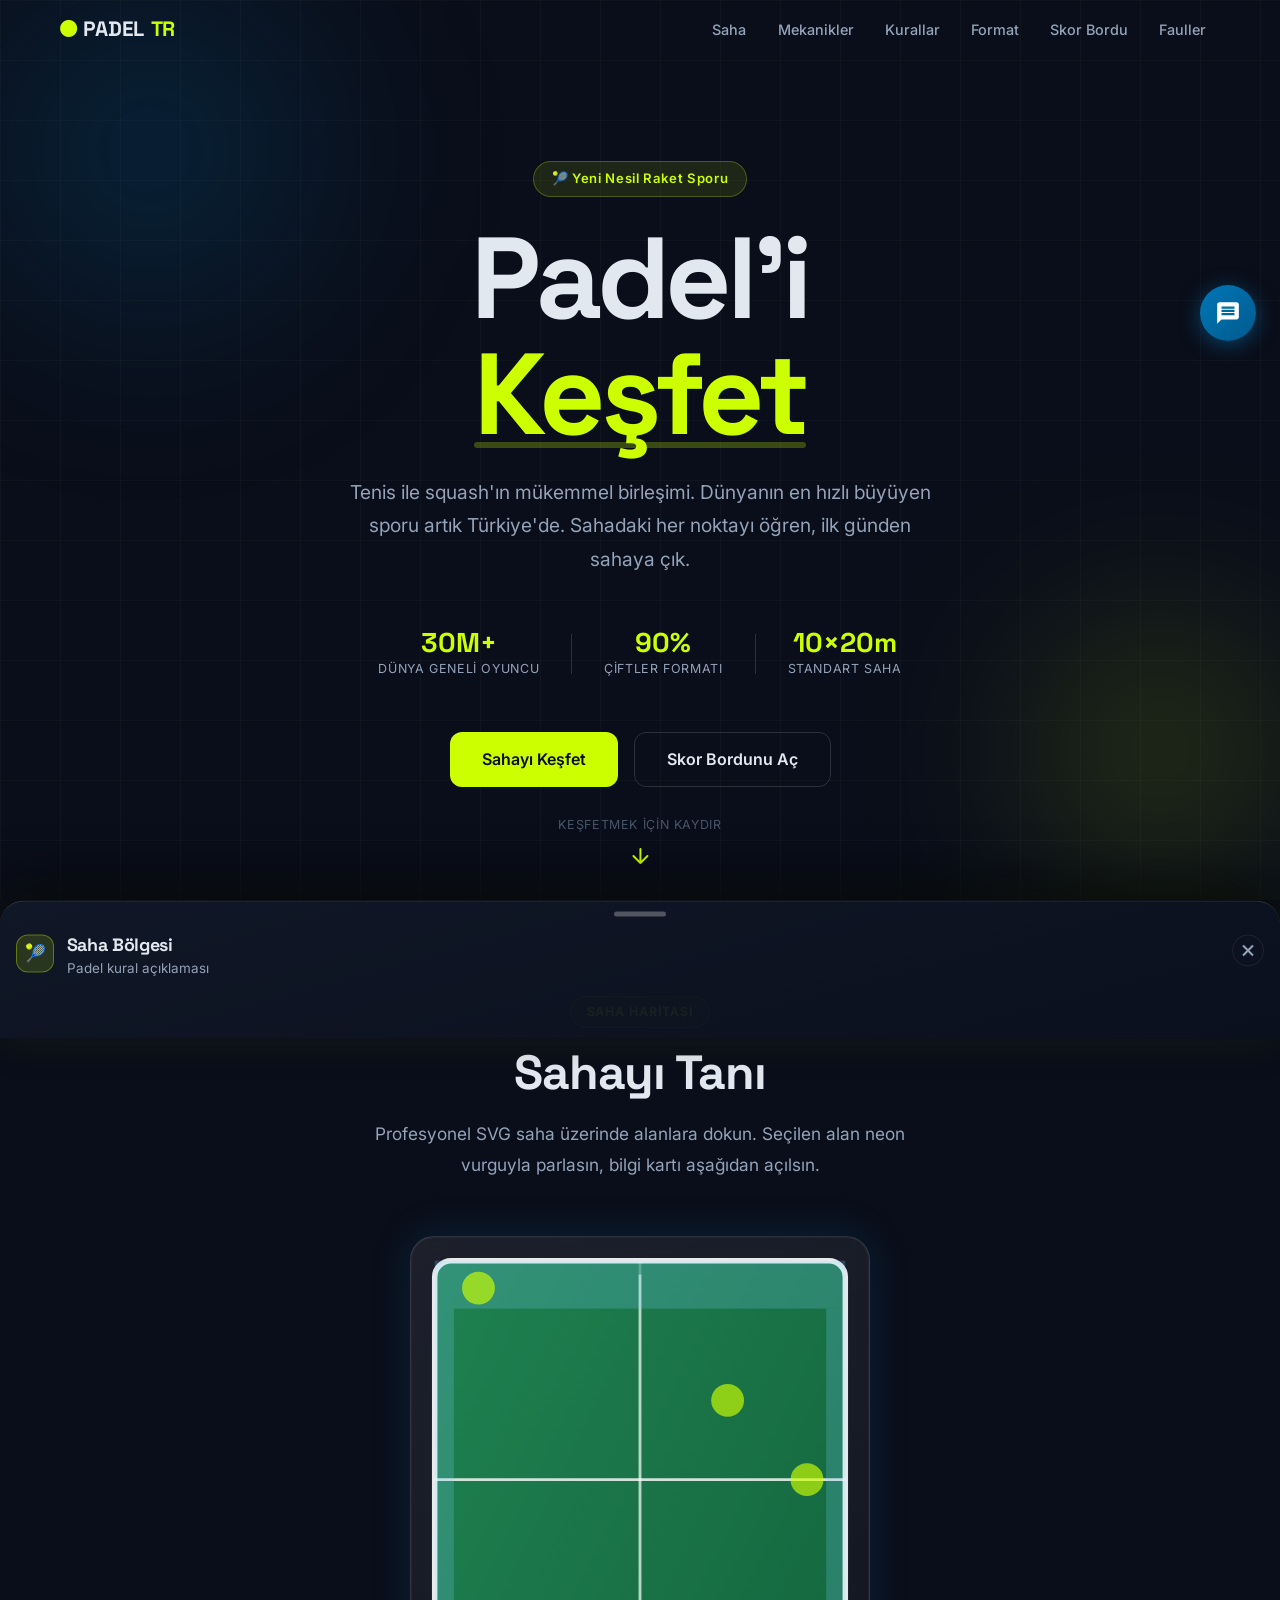
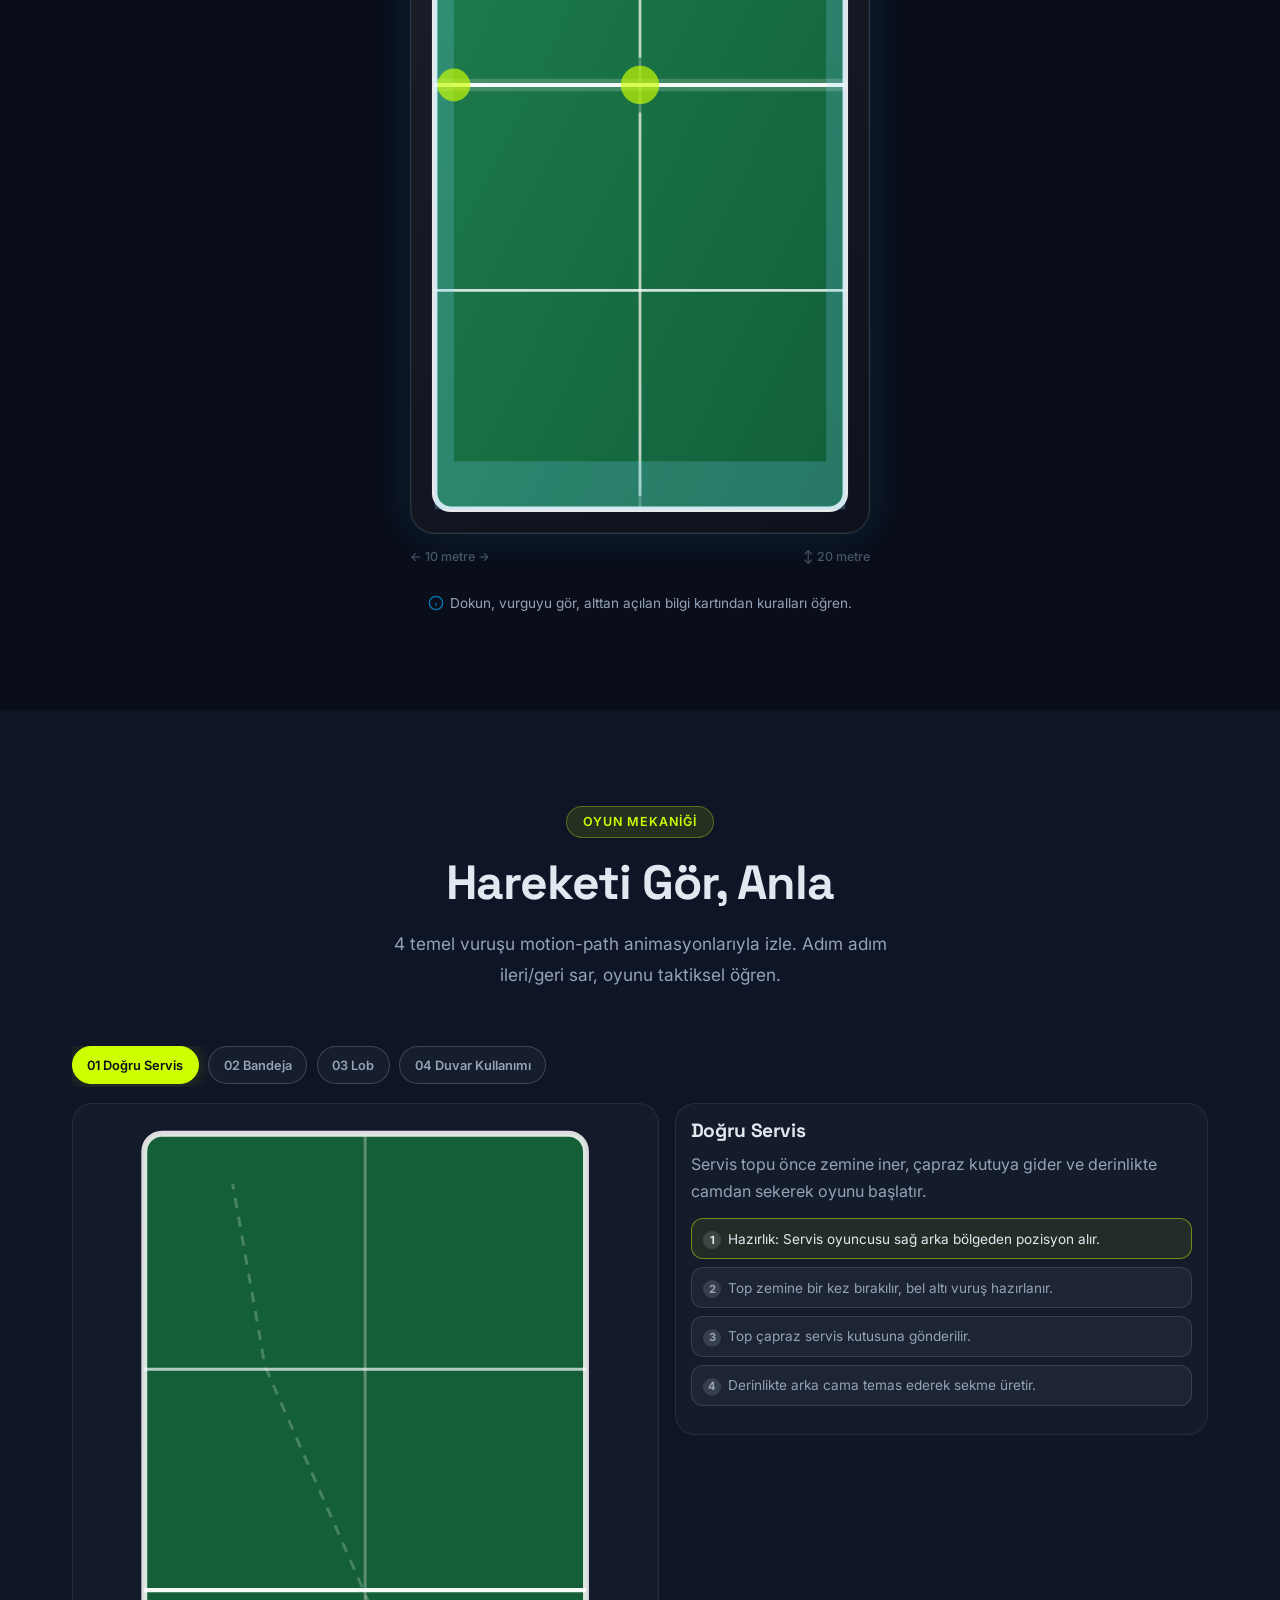
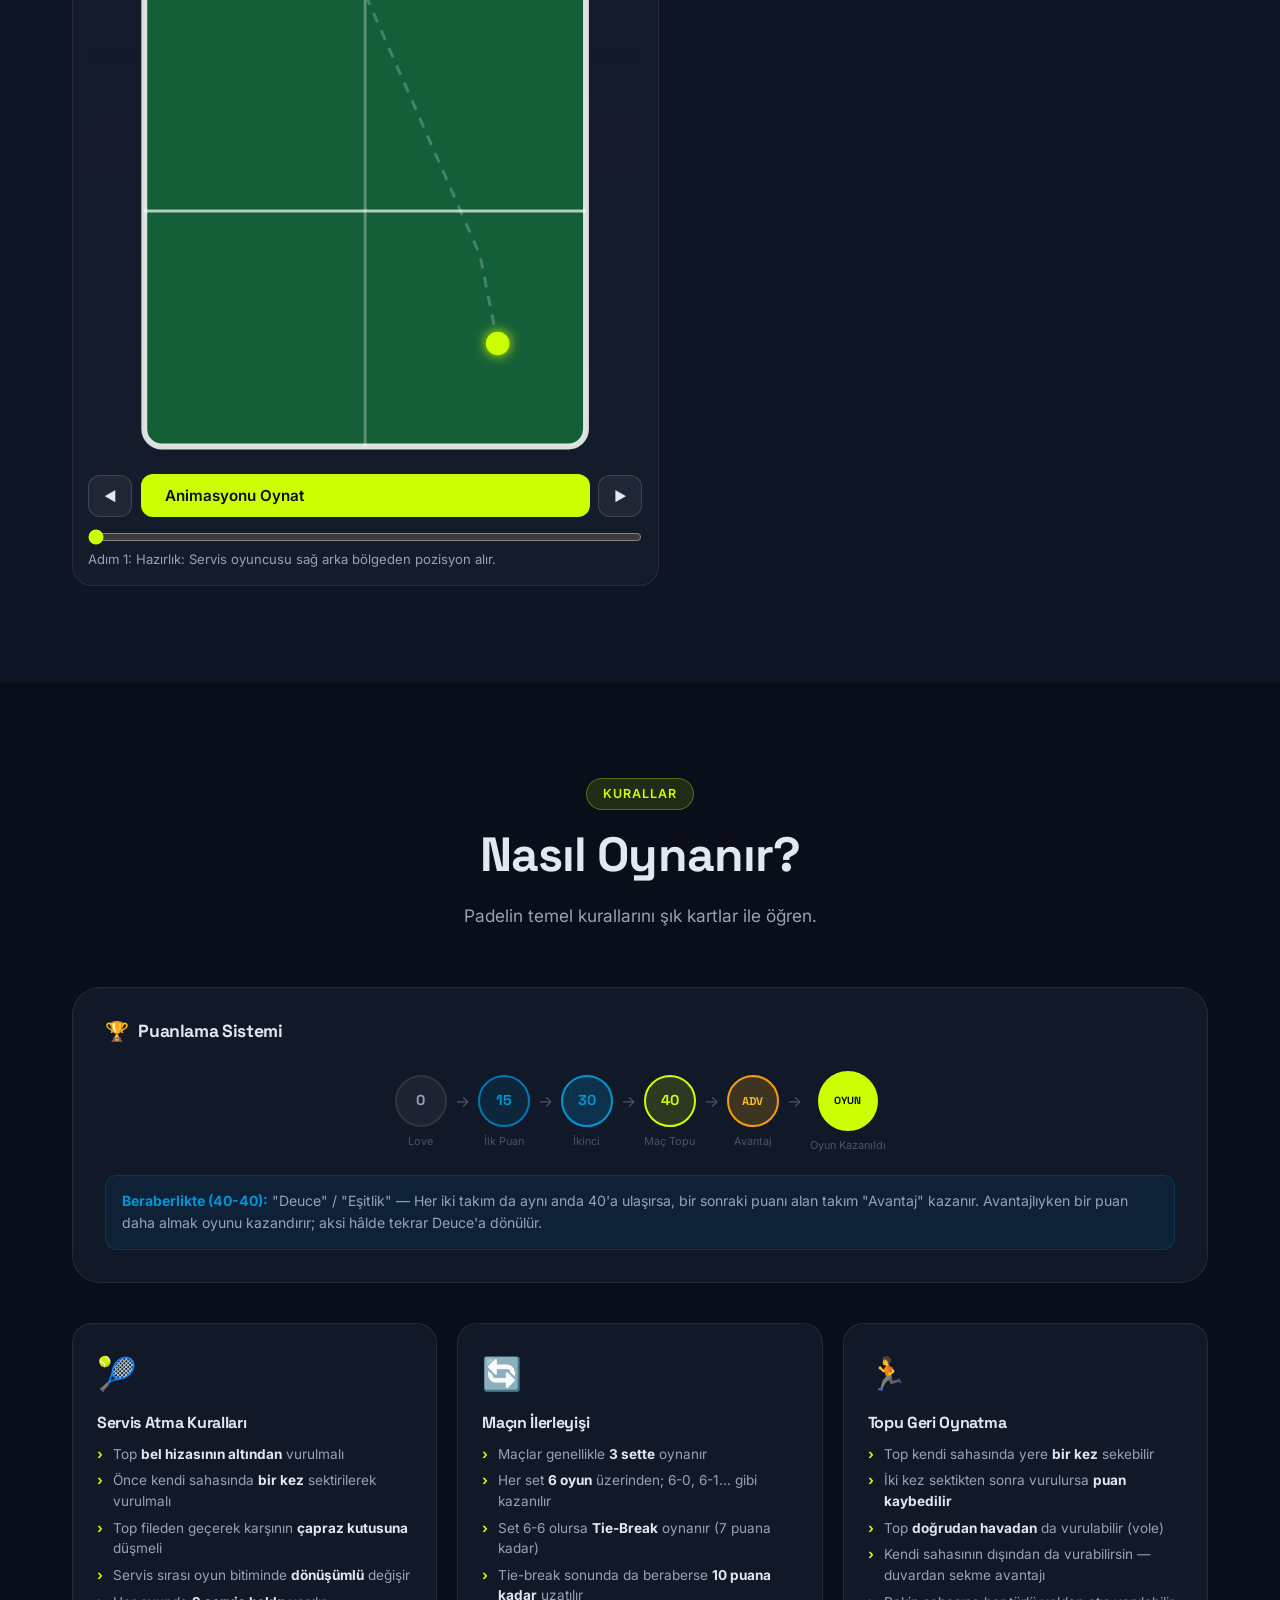
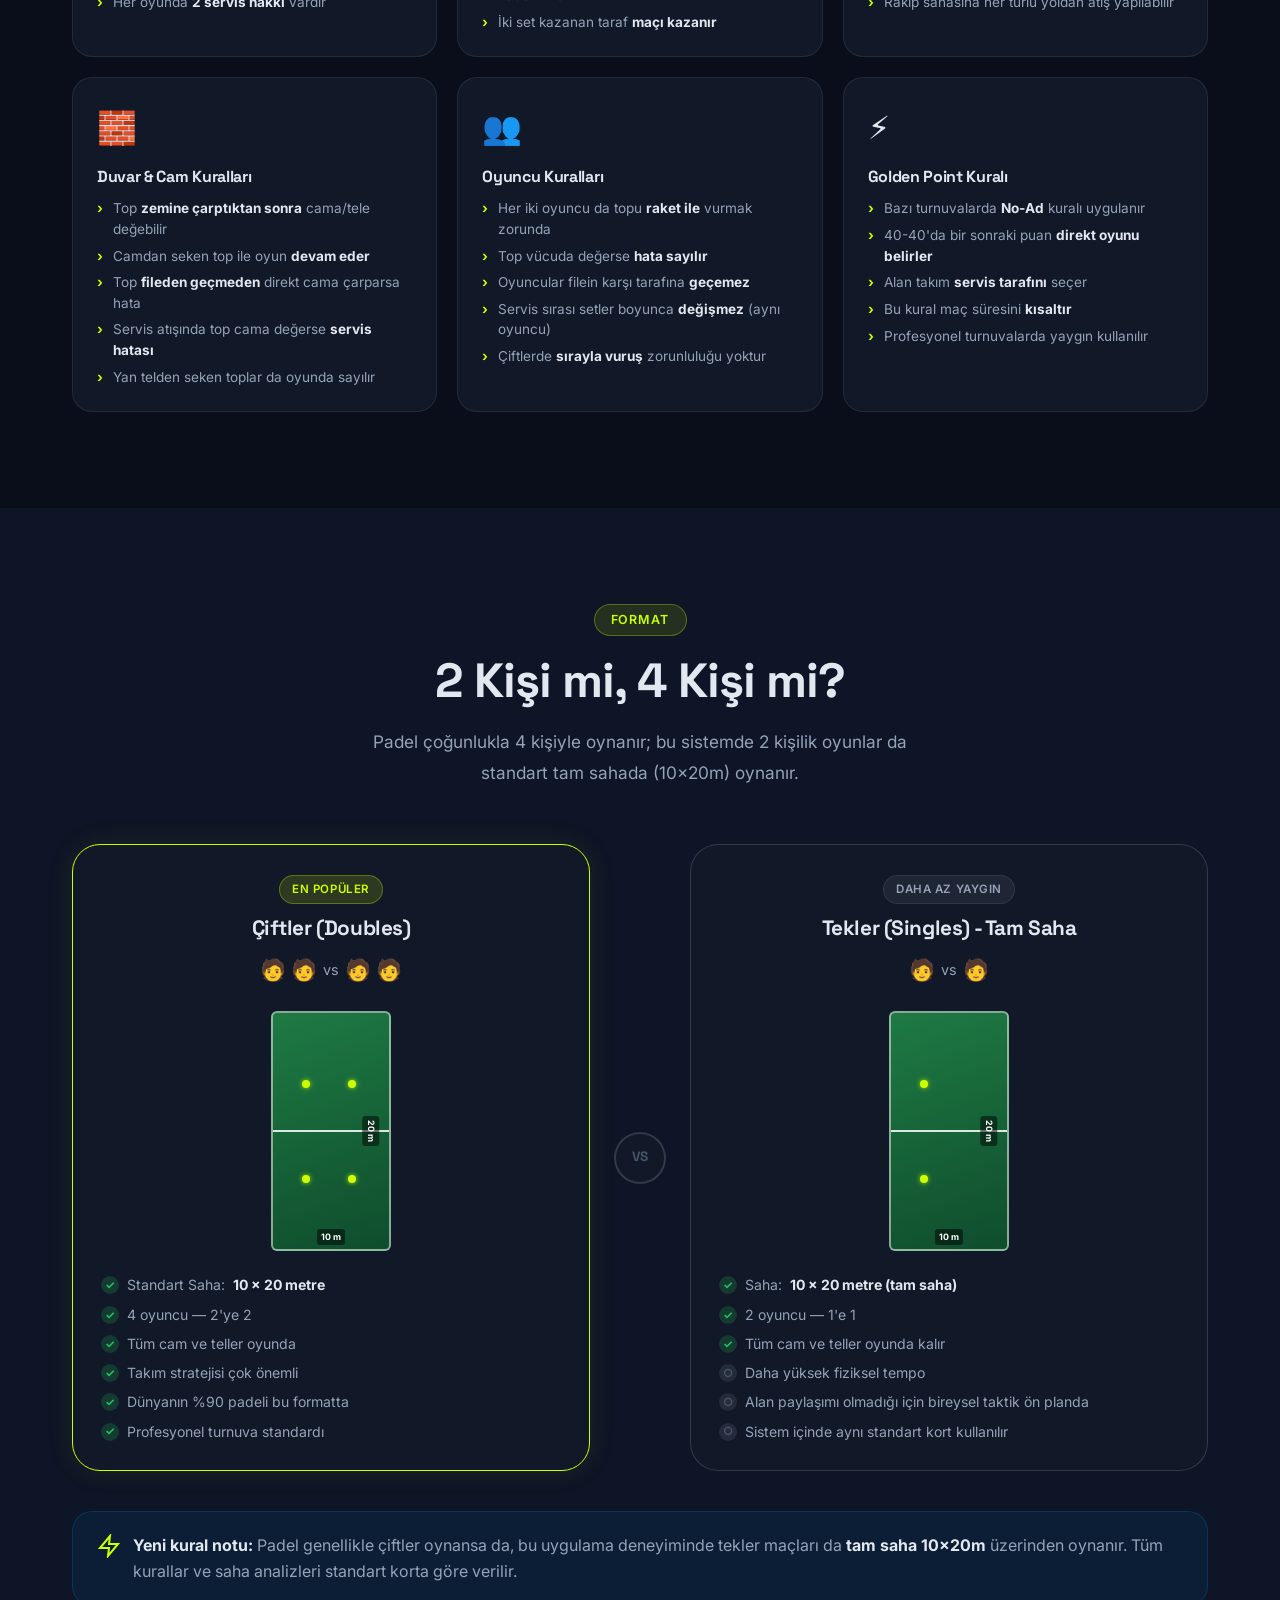
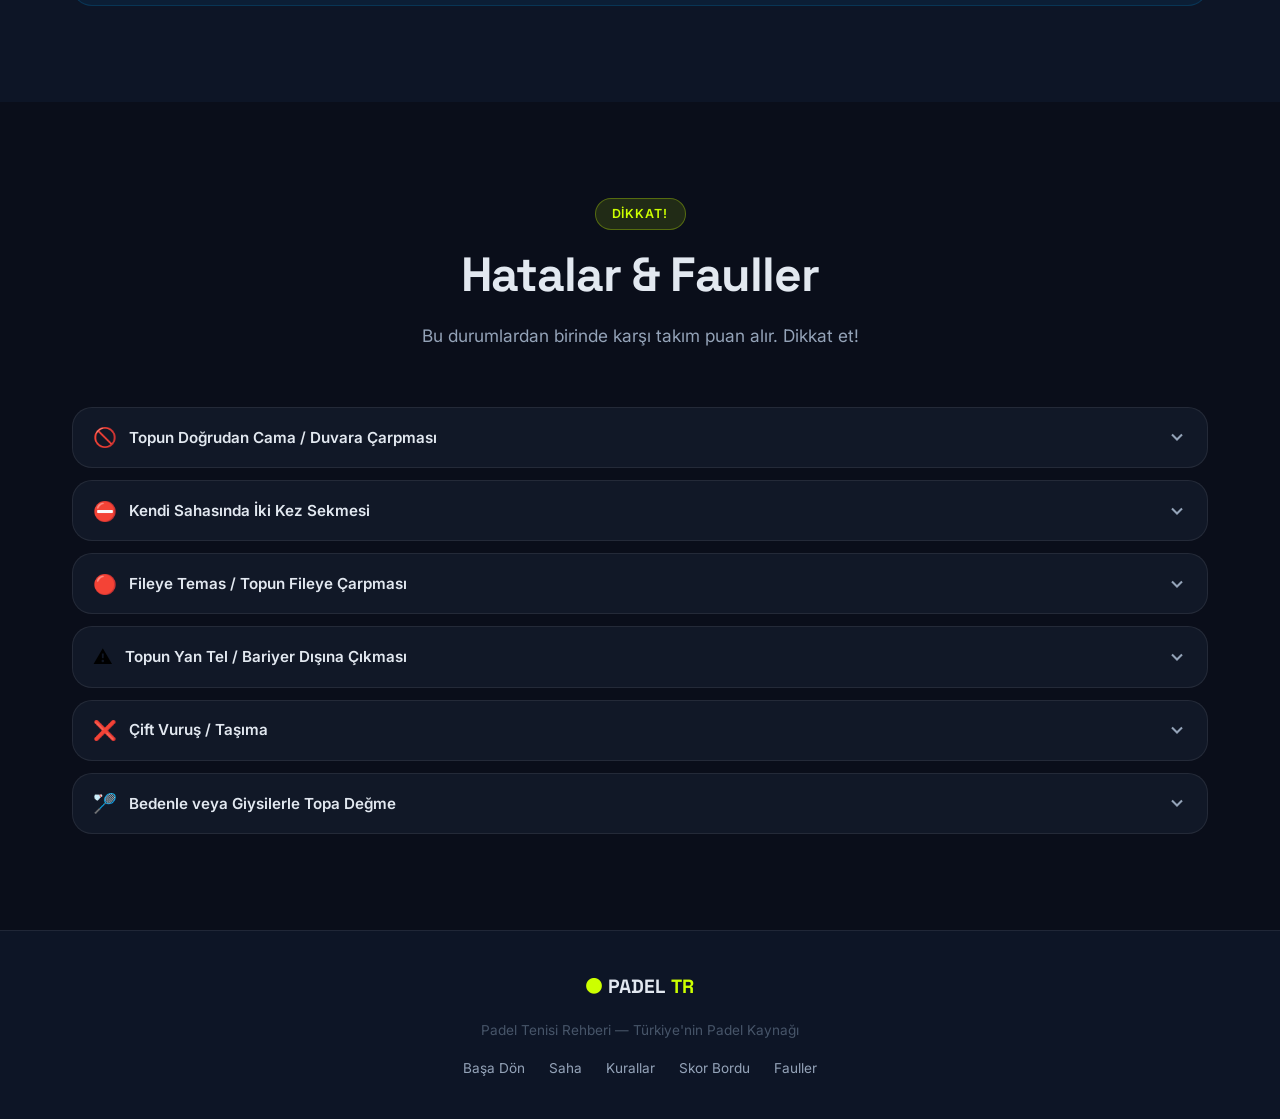
==== commit 834aaf88: "feat: replace homepage score with standalone mobile scoreboard app - Removed in-page simple score tr" ====
--- a/index.html
+++ b/index.html
@@ -29,7 +29,7 @@
         <li><a href="#mechanics">Mekanikler</a></li>
         <li><a href="#rules">Kurallar</a></li>
         <li><a href="#formats">Format</a></li>
-        <li><a href="#score-tracker">Skor</a></li>
+        <li><a href="scoreboard.html">Skor Bordu</a></li>
         <li><a href="#faults">Fauller</a></li>
       </ul>
     </div>
@@ -72,7 +72,7 @@
       </div>
       <div class="hero-cta">
         <a href="#court-map" class="btn btn--primary">Sahayı Keşfet</a>
-        <a href="#mechanics" class="btn btn--ghost">Animasyonları İzle</a>
+        <a href="scoreboard.html" class="btn btn--ghost">Skor Bordunu Aç</a>
       </div>
     </div>
     <div class="hero-scroll-hint">
@@ -229,86 +229,7 @@
           <h3 id="motionTitle">Doğru Servis</h3>
           <p id="motionDesc">Bel altı servis, çapraz kutuya düşüş ve camdan kontrollü sekme ile oyunu başlat.</p>
           <div class="motion-steps" id="motionSteps"></div>
-
-          <div class="score-award-btns" id="motionScoreBtns">
-            <span class="score-award-label">Bu pozisyon için puan ver:</span>
-            <div class="score-award-row">
-              <button class="btn-score btn-score--t1" id="motionT1" data-team="1" data-reason="Doğru Servis">🏆 T1 Puan</button>
-              <button class="btn-score btn-score--t2" id="motionT2" data-team="2" data-reason="Doğru Servis">🏆 T2 Puan</button>
-            </div>
-          </div>
-        </div>
-      </div>
-    </div>
-  </section>
-
-  <!-- ═══════════════════════════════════════════
-       SCORE TRACKER — ANLIK SKOR
-  ═══════════════════════════════════════════ -->
-  <section class="section" id="score-tracker">
-    <div class="container">
-      <div class="section-header">
-        <div class="section-tag">Anlık Skor</div>
-        <h2 class="section-title">Skor Takibi</h2>
-        <p class="section-desc">Mekanik ve faul butonlarıyla puan ekle — Padel kuralları otomatik uygulanır.</p>
-      </div>
-
-      <div class="st-inner">
-
-        <!-- Glassmorphism Scoreboard -->
-        <div class="scoreboard" id="scoreboard">
-          <div class="sb-header-row">
-            <div class="sb-col sb-col--name"></div>
-            <div class="sb-col sb-col--set">SET 1</div>
-            <div class="sb-col sb-col--set">SET 2</div>
-            <div class="sb-col sb-col--set">SET 3</div>
-            <div class="sb-col sb-col--games">OYUN</div>
-            <div class="sb-col sb-col--point">PUAN</div>
-          </div>
-          <div class="sb-team-row" id="sbRow1">
-            <div class="sb-col sb-col--name">
-              <span class="sb-dot sb-dot--1"></span>
-              <span class="sb-team-label">Takım 1</span>
-            </div>
-            <div class="sb-col sb-col--set" id="sb1s0">0</div>
-            <div class="sb-col sb-col--set sb-col--inactive" id="sb1s1">-</div>
-            <div class="sb-col sb-col--set sb-col--inactive" id="sb1s2">-</div>
-            <div class="sb-col sb-col--games" id="sb1g">0</div>
-            <div class="sb-col sb-col--point" id="sb1p">0</div>
-          </div>
-          <div class="sb-divider-row">
-            <div class="sb-status-badge" id="sbStatus">HAZIR</div>
-          </div>
-          <div class="sb-team-row" id="sbRow2">
-            <div class="sb-col sb-col--name">
-              <span class="sb-dot sb-dot--2"></span>
-              <span class="sb-team-label">Takım 2</span>
-            </div>
-            <div class="sb-col sb-col--set" id="sb2s0">0</div>
-            <div class="sb-col sb-col--set sb-col--inactive" id="sb2s1">-</div>
-            <div class="sb-col sb-col--set sb-col--inactive" id="sb2s2">-</div>
-            <div class="sb-col sb-col--games" id="sb2g">0</div>
-            <div class="sb-col sb-col--point" id="sb2p">0</div>
-          </div>
-        </div>
-
-        <!-- Log Panel -->
-        <div class="score-log-panel">
-          <div class="slp-header">
-            <span class="slp-title">
-              <svg width="14" height="14" viewBox="0 0 24 24" fill="currentColor"><path d="M3 5h18v2H3V5zm0 7h18v-2H3v2zm0 7h18v-2H3v2z"/></svg>
-              Puan Geçmişi
-            </span>
-            <button class="btn-reset" id="btnResetScore" title="Skorları sıfırla">
-              <svg width="14" height="14" viewBox="0 0 24 24" fill="currentColor"><path d="M12 5V1L7 6l5 5V7c3.31 0 6 2.69 6 6s-2.69 6-6 6-6-2.69-6-6H4c0 4.42 3.58 8 8 8s8-3.58 8-8-3.58-8-8-8z"/></svg>
-              Sıfırla
-            </button>
-          </div>
-          <div class="slp-list" id="slpList" role="log" aria-live="polite">
-            <div class="slp-empty">Henüz puan yok. Aşağıdaki bölümlerdeki <strong>"T1/T2 Puan"</strong> butonlarını kullan.</div>
-          </div>
-        </div>
-
+        </div>
       </div>
     </div>
   </section>
@@ -593,13 +514,6 @@
               <br />
               <span class="fault-example-right">✓ Doğru:</span> File → Zemin sekme → Cam → Oyun devam
             </div>
-            <div class="score-award-btns score-award-btns--fault">
-              <span class="score-award-label">Puan kazanan takım:</span>
-              <div class="score-award-row">
-                <button class="btn-score btn-score--t1" data-team="1" data-reason="Topun Doğrudan Cama Vurması (Hata)">🏆 T1 Puan</button>
-                <button class="btn-score btn-score--t2" data-team="2" data-reason="Topun Doğrudan Cama Vurması (Hata)">🏆 T2 Puan</button>
-              </div>
-            </div>
           </div>
         </div>
 
@@ -621,13 +535,6 @@
               <br />
               <span class="fault-example-right">✓ Doğru:</span> 1. sekeden hemen sonra vur
             </div>
-            <div class="score-award-btns score-award-btns--fault">
-              <span class="score-award-label">Puan kazanan takım:</span>
-              <div class="score-award-row">
-                <button class="btn-score btn-score--t1" data-team="1" data-reason="Kendi Sahasında İki Sekme (Hata)">🏆 T1 Puan</button>
-                <button class="btn-score btn-score--t2" data-team="2" data-reason="Kendi Sahasında İki Sekme (Hata)">🏆 T2 Puan</button>
-              </div>
-            </div>
           </div>
         </div>
 
@@ -649,13 +556,6 @@
               <br />
               <span class="fault-example-right">✓ Özel:</span> Servis topunun file bandına değip karşıya geçmesi → Servis tekrarı (Let)
             </div>
-            <div class="score-award-btns score-award-btns--fault">
-              <span class="score-award-label">Puan kazanan takım:</span>
-              <div class="score-award-row">
-                <button class="btn-score btn-score--t1" data-team="1" data-reason="Fileye Temas (Hata)">🏆 T1 Puan</button>
-                <button class="btn-score btn-score--t2" data-team="2" data-reason="Fileye Temas (Hata)">🏆 T2 Puan</button>
-              </div>
-            </div>
           </div>
         </div>
 
@@ -677,13 +577,6 @@
               <br />
               <span class="fault-example-right">✓ Doğru:</span> Top tel içinde kalmalı, seken top geçerli
             </div>
-            <div class="score-award-btns score-award-btns--fault">
-              <span class="score-award-label">Puan kazanan takım:</span>
-              <div class="score-award-row">
-                <button class="btn-score btn-score--t1" data-team="1" data-reason="Topun Sahanın Dışına Çıkması (Hata)">🏆 T1 Puan</button>
-                <button class="btn-score btn-score--t2" data-team="2" data-reason="Topun Sahanın Dışına Çıkması (Hata)">🏆 T2 Puan</button>
-              </div>
-            </div>
           </div>
         </div>
 
@@ -705,13 +598,6 @@
               <br />
               <span class="fault-example-right">✓ Doğru:</span> Tek, temiz ve net vuruş
             </div>
-            <div class="score-award-btns score-award-btns--fault">
-              <span class="score-award-label">Puan kazanan takım:</span>
-              <div class="score-award-row">
-                <button class="btn-score btn-score--t1" data-team="1" data-reason="Çift Vuruş / Taşıma (Hata)">🏆 T1 Puan</button>
-                <button class="btn-score btn-score--t2" data-team="2" data-reason="Çift Vuruş / Taşıma (Hata)">🏆 T2 Puan</button>
-              </div>
-            </div>
           </div>
         </div>
 
@@ -733,13 +619,6 @@
               <br />
               <span class="fault-example-right">✓ Doğru:</span> Sadece raket yüzeyi ile temas
             </div>
-            <div class="score-award-btns score-award-btns--fault">
-              <span class="score-award-label">Puan kazanan takım:</span>
-              <div class="score-award-row">
-                <button class="btn-score btn-score--t1" data-team="1" data-reason="Bedenle Topa Değme (Hata)">🏆 T1 Puan</button>
-                <button class="btn-score btn-score--t2" data-team="2" data-reason="Bedenle Topa Değme (Hata)">🏆 T2 Puan</button>
-              </div>
-            </div>
           </div>
         </div>
 
@@ -762,6 +641,7 @@
           <a href="#hero">Başa Dön</a>
           <a href="#court-map">Saha</a>
           <a href="#rules">Kurallar</a>
+          <a href="scoreboard.html">Skor Bordu</a>
           <a href="#faults">Fauller</a>
         </div>
       </div>
--- a/style.css
+++ b/style.css
@@ -2011,338 +2011,6 @@
 
 
 /* ═══════════════════════════════════════════════════════════════
-   20. SCORE TRACKER
-═══════════════════════════════════════════════════════════════ */
-
-.st-inner {
-  display: grid;
-  grid-template-columns: 1fr;
-  gap: 1.5rem;
-  max-width: 860px;
-  margin: 0 auto;
-}
-
-@media (min-width: 768px) {
-  .st-inner {
-    grid-template-columns: 1.5fr 1fr;
-    align-items: start;
-  }
-}
-
-/* Glassmorphism scoreboard card */
-.scoreboard {
-  position: relative;
-  background: rgba(17, 24, 39, 0.85);
-  backdrop-filter: blur(24px);
-  -webkit-backdrop-filter: blur(24px);
-  border: 1px solid rgba(204, 255, 0, 0.22);
-  border-radius: var(--radius-xl);
-  padding: 1.5rem;
-  box-shadow: 0 8px 32px rgba(0,0,0,0.5), 0 0 0 1px rgba(255,255,255,0.04) inset, var(--shadow-glow);
-  overflow: hidden;
-}
-
-.scoreboard::before {
-  content: '';
-  position: absolute;
-  top: 0; left: 0; right: 0;
-  height: 2px;
-  background: linear-gradient(90deg, var(--primary), var(--accent), var(--primary));
-}
-
-/* Grid rows */
-.sb-header-row,
-.sb-team-row {
-  display: grid;
-  grid-template-columns: 1fr 38px 38px 38px 52px 76px;
-  gap: 0.2rem;
-  align-items: center;
-}
-
-.sb-header-row {
-  margin-bottom: 0.35rem;
-  padding-bottom: 0.5rem;
-  border-bottom: 1px solid var(--border);
-}
-
-.sb-team-row {
-  padding: 0.5rem 0.35rem;
-  border-radius: var(--radius-md);
-  transition: background var(--transition);
-}
-
-.sb-team-row.sb-row--winning {
-  background: rgba(204, 255, 0, 0.055);
-}
-
-/* Columns */
-.sb-col {
-  display: flex;
-  align-items: center;
-  justify-content: center;
-  font-family: var(--font-display);
-  font-weight: 600;
-  font-size: 0.82rem;
-}
-
-.sb-header-row .sb-col {
-  font-size: 0.6rem;
-  font-weight: 700;
-  letter-spacing: 0.08em;
-  text-transform: uppercase;
-  color: var(--text-faint);
-}
-
-.sb-col--name {
-  justify-content: flex-start;
-  gap: 0.45rem;
-  font-size: 0.92rem;
-  color: var(--text);
-}
-
-.sb-header-row .sb-col--name { font-size: 0.6rem; }
-
-.sb-col--set   { font-size: 1rem;  color: var(--text-muted); }
-.sb-col--games { font-size: 1.05rem; color: var(--primary-light); }
-.sb-col--point {
-  font-size: 1.55rem;
-  font-weight: 900;
-  color: var(--accent);
-  letter-spacing: -0.02em;
-}
-
-.sb-col--inactive { opacity: 0.25; }
-
-/* Team dot */
-.sb-dot {
-  display: inline-block;
-  width: 8px;
-  height: 8px;
-  border-radius: 50%;
-  flex-shrink: 0;
-}
-.sb-dot--1 { background: var(--accent);        box-shadow: 0 0 6px rgba(204,255,0,0.55); }
-.sb-dot--2 { background: var(--primary-light); box-shadow: 0 0 6px rgba(0,150,214,0.55); }
-.sb-team-label { color: var(--text); }
-
-/* Status divider */
-.sb-divider-row {
-  display: flex;
-  align-items: center;
-  justify-content: center;
-  padding: 0.45rem 0;
-}
-
-.sb-status-badge {
-  font-size: 0.7rem;
-  font-weight: 700;
-  letter-spacing: 0.1em;
-  text-transform: uppercase;
-  padding: 0.28rem 0.9rem;
-  border-radius: 100px;
-  background: rgba(204,255,0,0.1);
-  color: var(--accent);
-  border: 1px solid rgba(204,255,0,0.25);
-  transition: var(--transition);
-}
-.sb-status-badge--deuce   { background: rgba(245,158,11,0.15); color: #fbbf24; border-color: rgba(245,158,11,0.3); }
-.sb-status-badge--adv     { background: rgba(0,119,182,0.2);  color: var(--primary-light); border-color: rgba(0,119,182,0.35); }
-.sb-status-badge--game    { background: rgba(34,197,94,0.18); color: #4ade80; border-color: rgba(34,197,94,0.35); }
-.sb-status-badge--set     { background: rgba(168,85,247,0.18); color: #c084fc; border-color: rgba(168,85,247,0.35); }
-.sb-status-badge--tiebreak{ background: rgba(239,68,68,0.18); color: #f87171; border-color: rgba(239,68,68,0.3); }
-.sb-status-badge--match   {
-  background: rgba(204,255,0,0.18); color: var(--accent); border-color: rgba(204,255,0,0.5);
-  font-size: 0.78rem; padding: 0.35rem 1.1rem;
-  box-shadow: 0 0 18px rgba(204,255,0,0.18);
-}
-
-/* Score pop animation */
-@keyframes scorePop {
-  0%   { transform: scale(1); }
-  40%  { transform: scale(1.35); color: white; }
-  100% { transform: scale(1); }
-}
-
-.sb-col--point.score-updated {
-  animation: scorePop 0.32s cubic-bezier(0.36, 0.07, 0.19, 0.97);
-}
-
-/* Log panel */
-.score-log-panel {
-  background: var(--bg-card);
-  border: 1px solid var(--border);
-  border-radius: var(--radius-xl);
-  overflow: hidden;
-  display: flex;
-  flex-direction: column;
-  min-height: 210px;
-  max-height: 340px;
-}
-
-.slp-header {
-  display: flex;
-  align-items: center;
-  justify-content: space-between;
-  padding: 0.875rem 1rem;
-  border-bottom: 1px solid var(--border);
-  flex-shrink: 0;
-}
-
-.slp-title {
-  display: flex;
-  align-items: center;
-  gap: 0.4rem;
-  font-size: 0.82rem;
-  font-weight: 600;
-  color: var(--text-muted);
-}
-
-.btn-reset {
-  display: flex;
-  align-items: center;
-  gap: 0.3rem;
-  font-size: 0.75rem;
-  font-weight: 600;
-  color: var(--danger);
-  padding: 0.28rem 0.6rem;
-  border-radius: var(--radius-sm);
-  border: 1px solid rgba(255,61,90,0.3);
-  background: rgba(255,61,90,0.08);
-  cursor: pointer;
-  transition: var(--transition);
-  font-family: var(--font-sans);
-}
-.btn-reset:hover { background: rgba(255,61,90,0.18); border-color: var(--danger); }
-
-.slp-list {
-  flex: 1;
-  overflow-y: auto;
-  padding: 0.5rem;
-  display: flex;
-  flex-direction: column-reverse;
-  gap: 0.25rem;
-  scrollbar-width: thin;
-  scrollbar-color: var(--border-strong) transparent;
-}
-
-.slp-empty {
-  text-align: center;
-  padding: 1.75rem 1rem;
-  color: var(--text-faint);
-  font-size: 0.82rem;
-  line-height: 1.55;
-}
-.slp-empty strong { color: var(--text-muted); }
-
-@keyframes slpItemIn {
-  from { opacity: 0; transform: translateX(-8px); }
-  to   { opacity: 1; transform: translateX(0); }
-}
-
-.slp-item {
-  display: flex;
-  align-items: flex-start;
-  gap: 0.45rem;
-  padding: 0.45rem 0.6rem;
-  background: rgba(255,255,255,0.03);
-  border-radius: var(--radius-sm);
-  border-left: 3px solid transparent;
-  font-size: 0.79rem;
-  color: var(--text-muted);
-  animation: slpItemIn 0.28s ease;
-  line-height: 1.4;
-}
-
-.slp-item--t1    { border-left-color: var(--accent); }
-.slp-item--t2    { border-left-color: var(--primary-light); }
-.slp-item--game  { background: rgba(34,197,94,0.05);  border-left-color: #22c55e; }
-.slp-item--set   { background: rgba(168,85,247,0.05); border-left-color: #a855f7; }
-.slp-item--match { background: rgba(204,255,0,0.07);  border-left-color: var(--accent); }
-
-.slp-item-num  { flex-shrink: 0; font-size: 0.68rem; color: var(--text-faint); min-width: 16px; text-align: right; margin-top: 1px; }
-.slp-item-text { flex: 1; }
-.slp-item-result { flex-shrink: 0; font-weight: 600; color: var(--text-faint); font-size: 0.72rem; }
-
-.slp-item-team {
-  flex-shrink: 0;
-  font-size: 0.68rem;
-  font-weight: 700;
-  padding: 1px 5px;
-  border-radius: 100px;
-  white-space: nowrap;
-}
-.slp-item--t1   .slp-item-team { background: rgba(204,255,0,0.15);  color: var(--accent); }
-.slp-item--t2   .slp-item-team { background: rgba(0,150,214,0.15);  color: var(--primary-light); }
-.slp-item--game .slp-item-team { background: rgba(34,197,94,0.15);  color: #4ade80; }
-.slp-item--set  .slp-item-team { background: rgba(168,85,247,0.15); color: #c084fc; }
-.slp-item--match .slp-item-team{ background: rgba(204,255,0,0.2);   color: var(--accent); }
-
-/* Score award buttons */
-.score-award-btns {
-  margin-top: 1rem;
-  padding: 0.7rem;
-  background: rgba(255,255,255,0.025);
-  border: 1px dashed var(--border-strong);
-  border-radius: var(--radius-md);
-}
-
-.score-award-btns--fault { margin-top: 0.875rem; }
-
-.score-award-label {
-  display: block;
-  font-size: 0.7rem;
-  font-weight: 600;
-  letter-spacing: 0.05em;
-  text-transform: uppercase;
-  color: var(--text-faint);
-  margin-bottom: 0.45rem;
-}
-
-.score-award-row {
-  display: flex;
-  gap: 0.45rem;
-  flex-wrap: wrap;
-}
-
-.btn-score {
-  flex: 1;
-  min-width: 80px;
-  display: inline-flex;
-  align-items: center;
-  justify-content: center;
-  gap: 0.3rem;
-  padding: 0.42rem 0.7rem;
-  border-radius: var(--radius-sm);
-  font-size: 0.78rem;
-  font-weight: 700;
-  font-family: var(--font-sans);
-  cursor: pointer;
-  transition: var(--transition);
-  border: 1.5px solid transparent;
-}
-
-.btn-score--t1 { background: rgba(204,255,0,0.1); border-color: rgba(204,255,0,0.3); color: var(--accent); }
-.btn-score--t2 { background: rgba(0,119,182,0.1); border-color: rgba(0,119,182,0.3); color: var(--primary-light); }
-
-.btn-score--t1:hover {
-  background: rgba(204,255,0,0.2); border-color: var(--accent);
-  transform: translateY(-1px); box-shadow: 0 4px 12px rgba(204,255,0,0.18);
-}
-.btn-score--t2:hover {
-  background: rgba(0,119,182,0.2); border-color: var(--primary);
-  transform: translateY(-1px); box-shadow: 0 4px 12px rgba(0,119,182,0.18);
-}
-.btn-score:active { transform: translateY(0) scale(0.97); }
-
-@keyframes scorePulse {
-  0%   { box-shadow: 0 0 0 0 rgba(204,255,0,0.55); }
-  70%  { box-shadow: 0 0 0 10px rgba(204,255,0,0); }
-  100% { box-shadow: 0 0 0 0 rgba(204,255,0,0); }
-}
-.btn-score--t1.btn-score--pulse { animation: scorePulse 0.5s ease-out; }
-.btn-score--t2.btn-score--pulse { animation: scorePulse 0.5s ease-out; }
-
-/* ═══════════════════════════════════════════════════════════════
    21. AI CHAT WIDGET
 ═══════════════════════════════════════════════════════════════ */
 
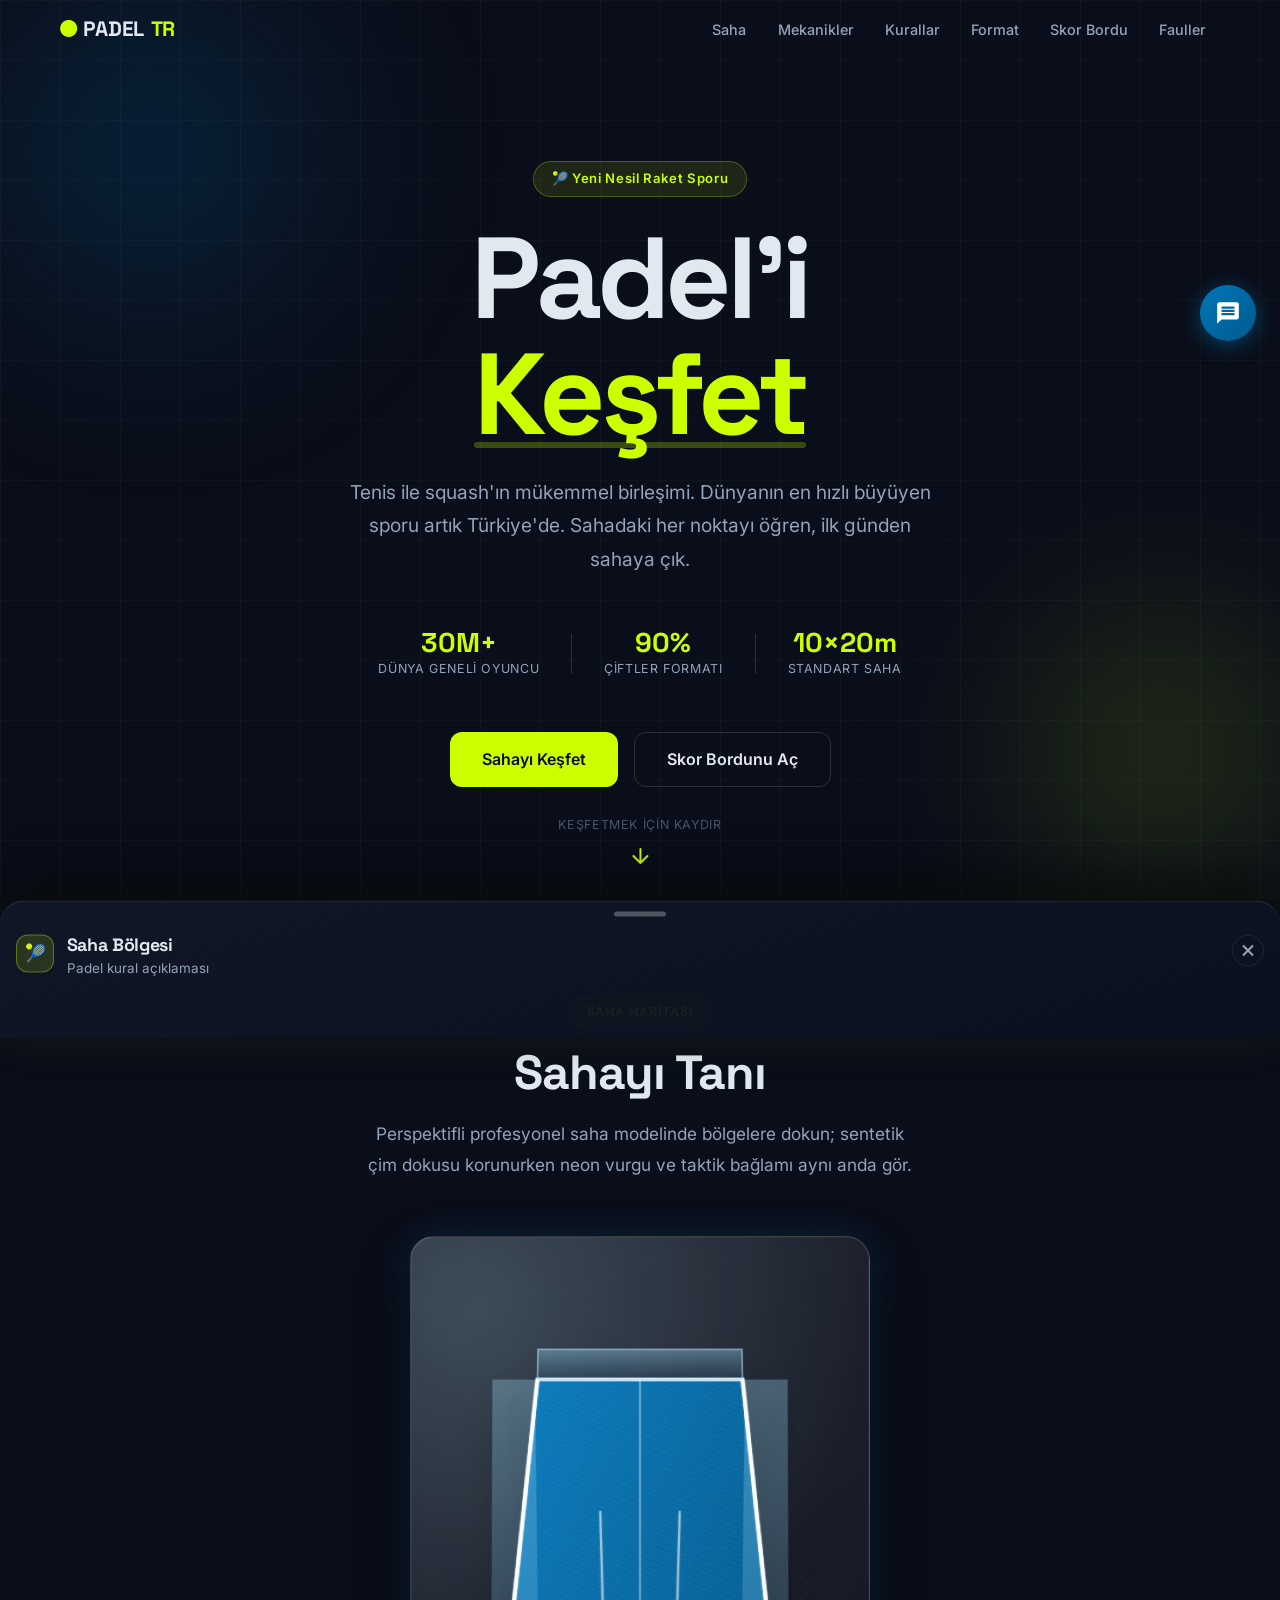
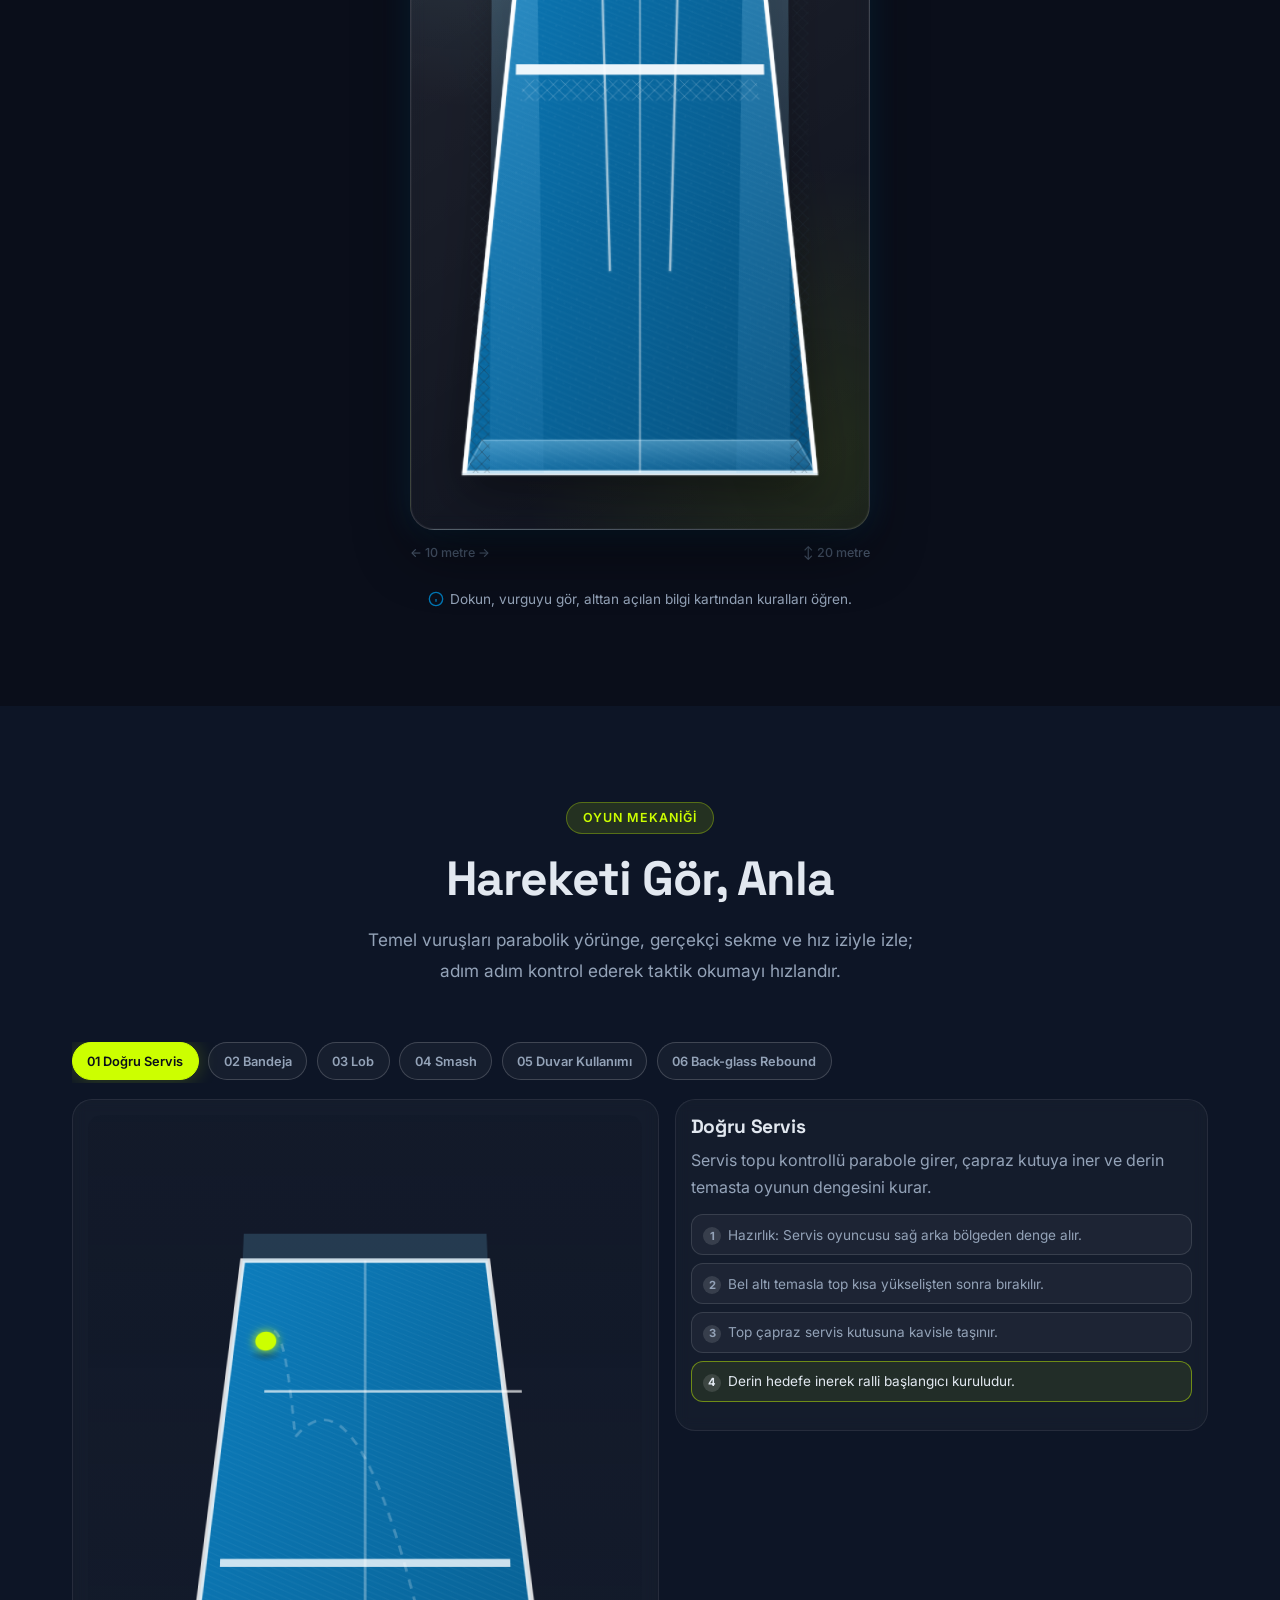
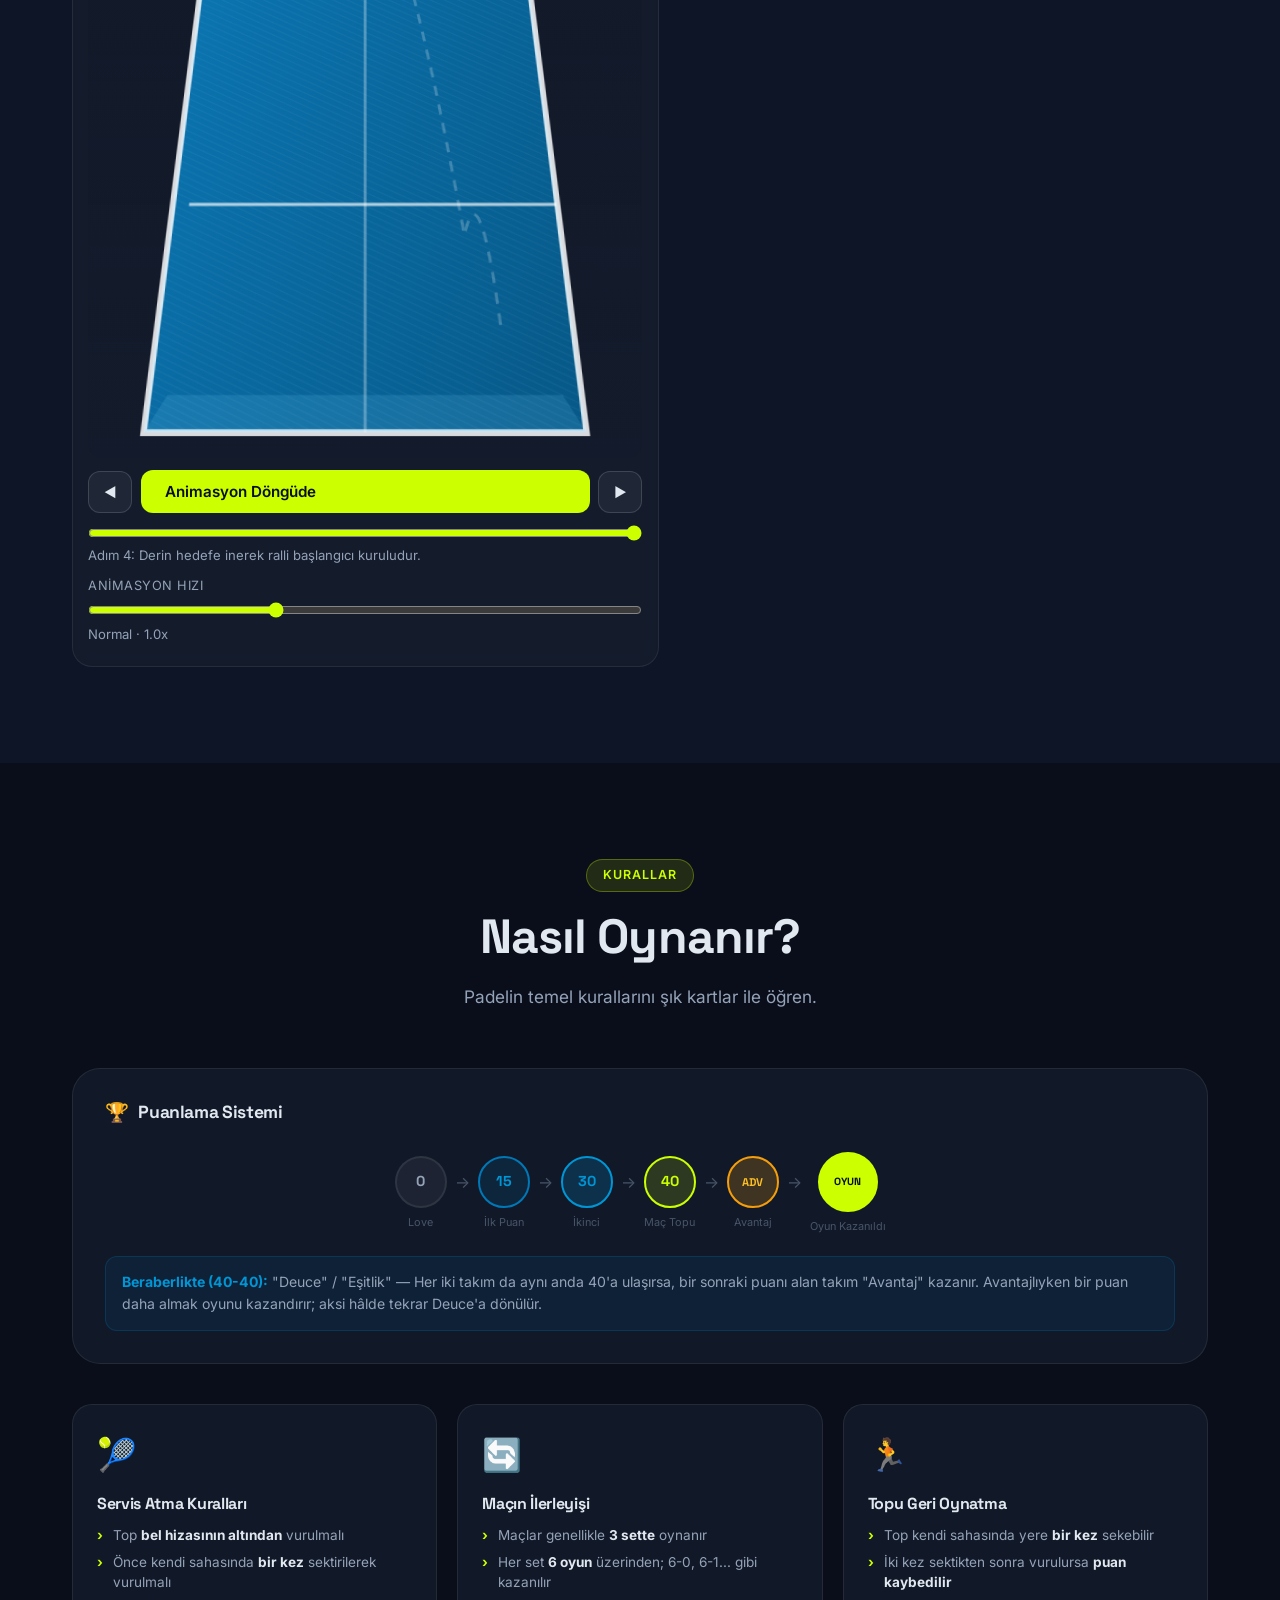
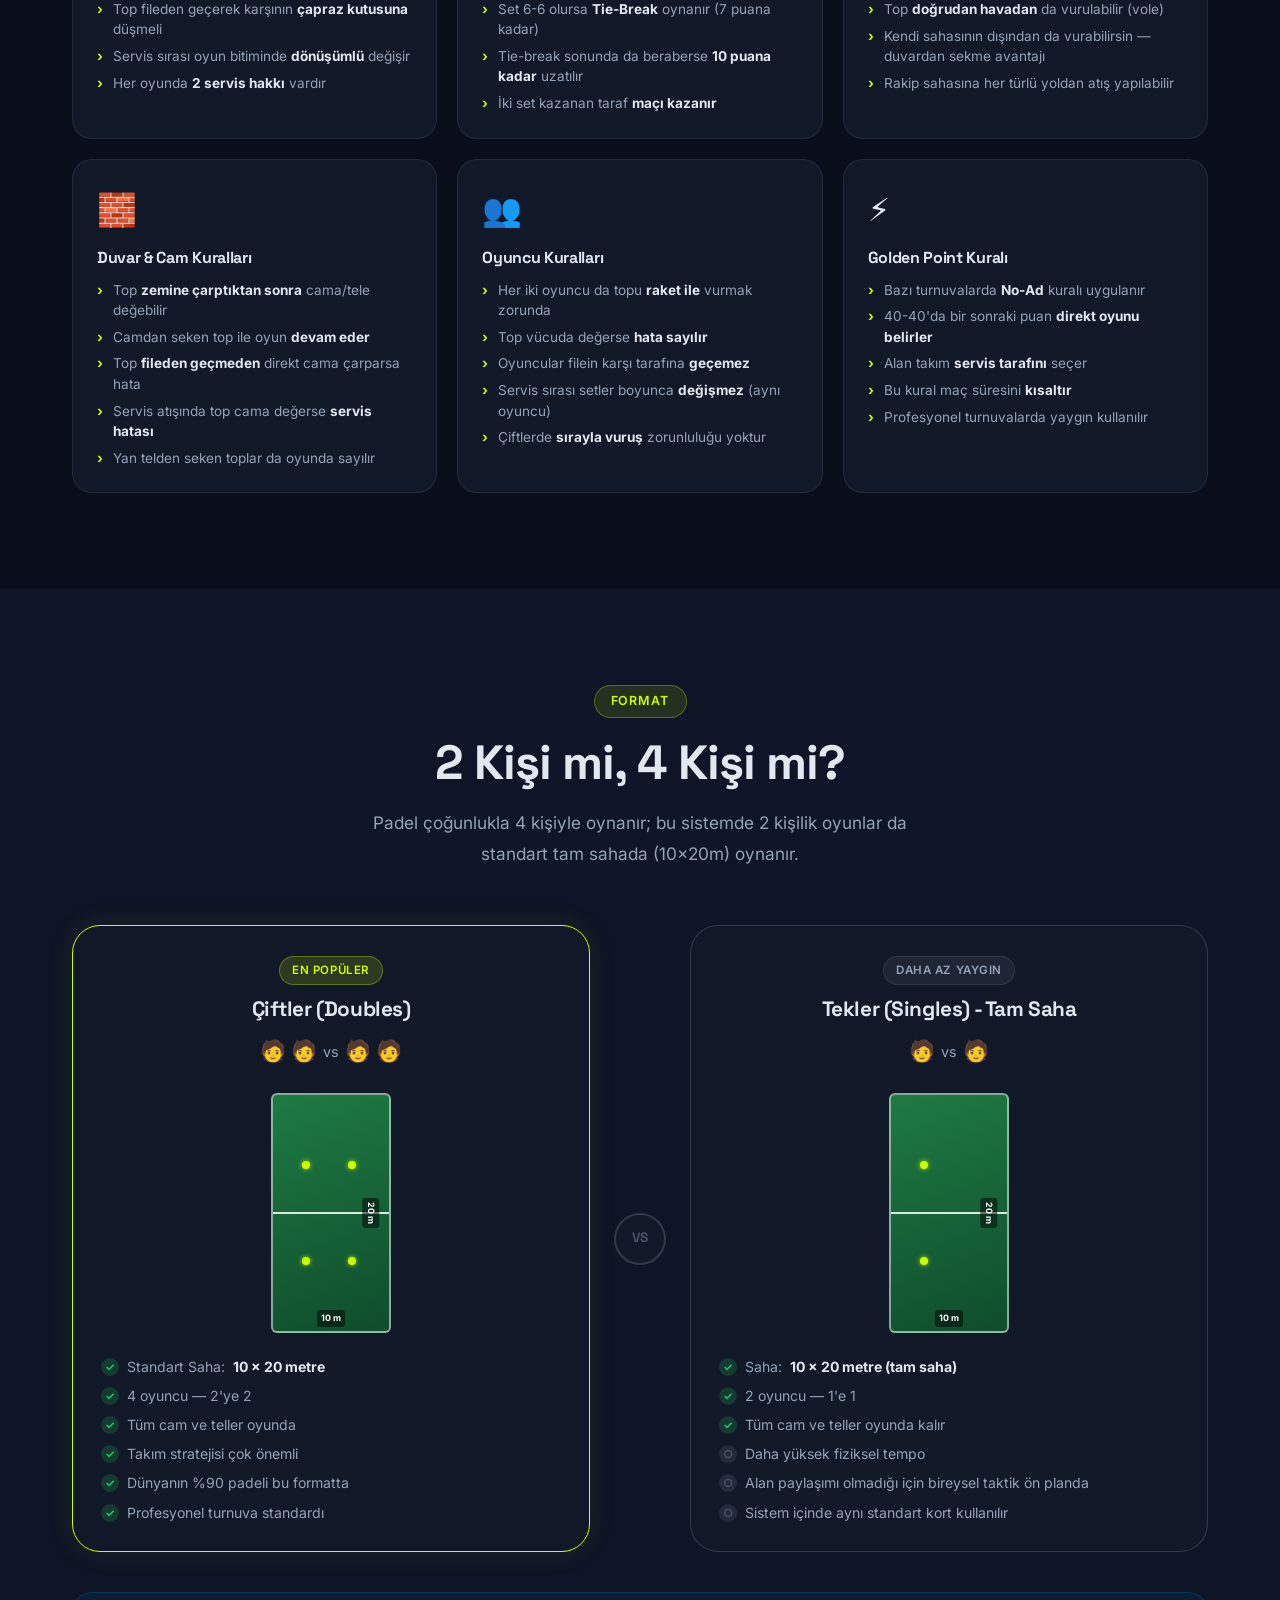
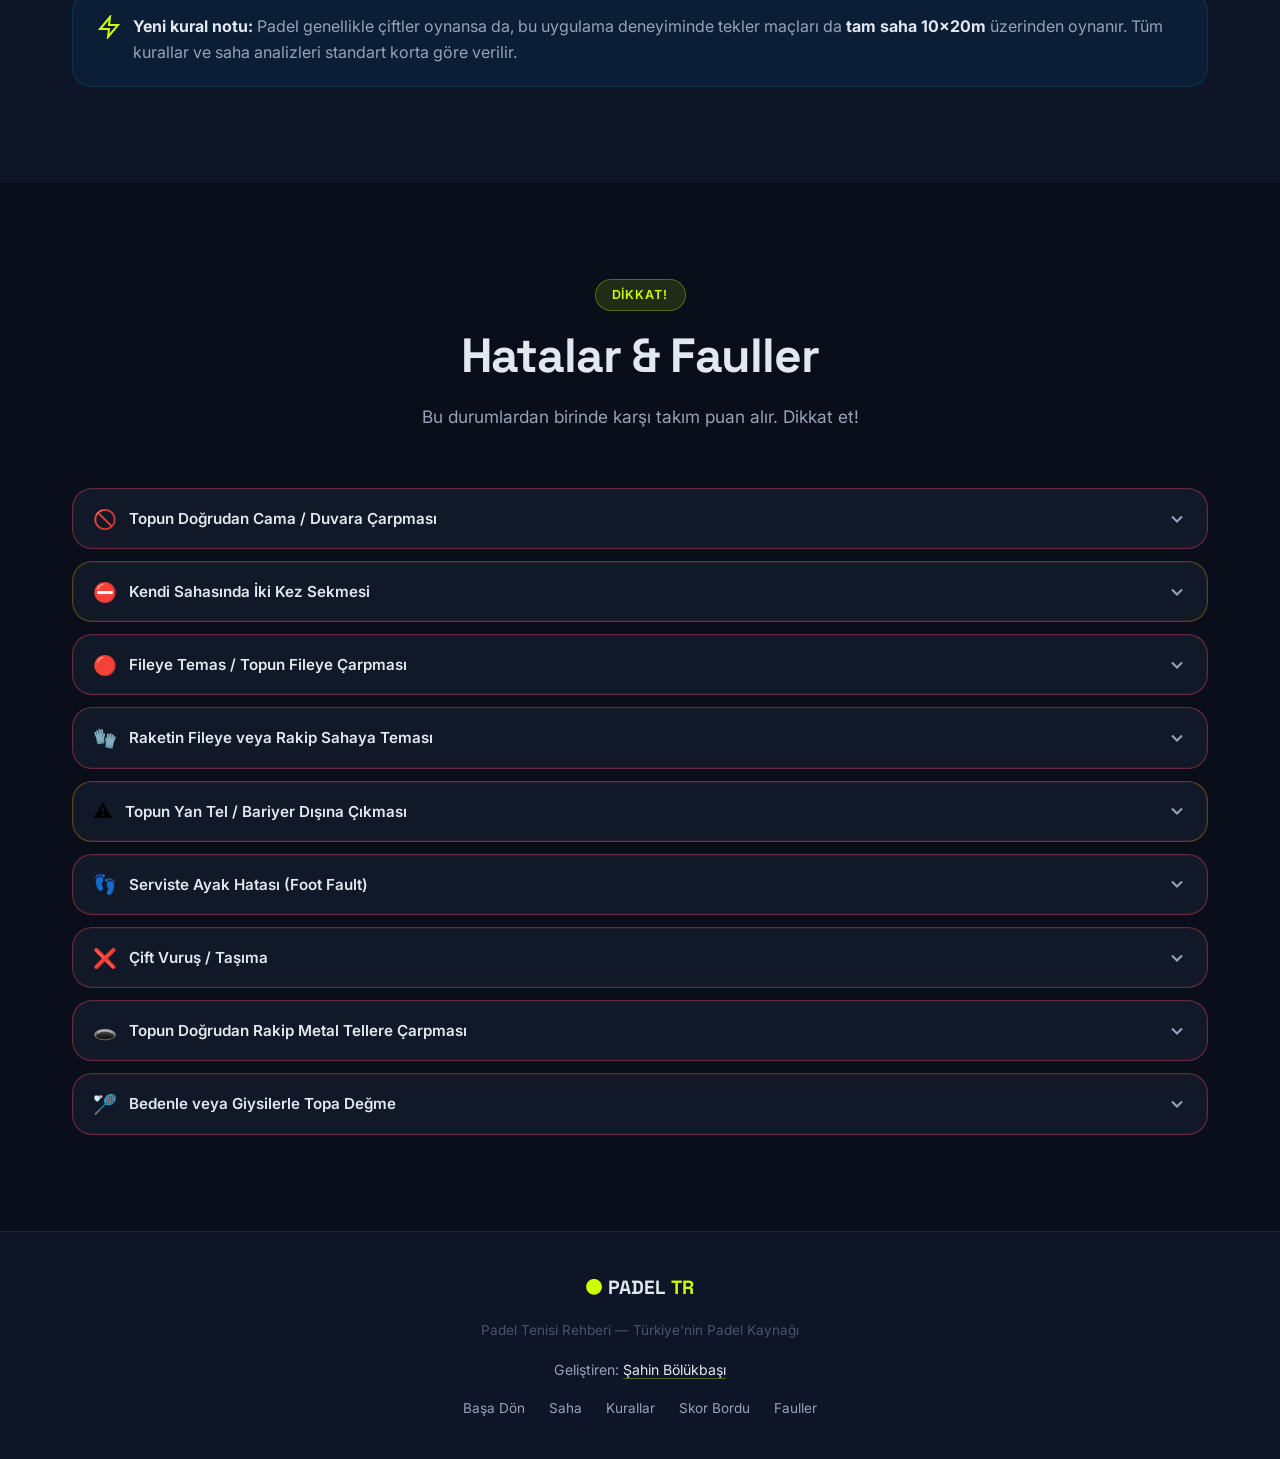
==== commit 7060c277: "docs: add usage README and finalize interactive padel updates" ====
--- a/index.html
+++ b/index.html
@@ -4,7 +4,8 @@
   <meta charset="UTF-8" />
   <meta name="viewport" content="width=device-width, initial-scale=1.0" />
   <meta name="description" content="Padel Tenisi Rehberi — Kurallar, Saha Haritası, Oyun Mekaniği ve Daha Fazlası" />
-  <title>Padel'i Keşfet — Türkiye'nin Padel Rehberi</title>
+  <title>İnteraktif Padel Tenisi Rehberi</title>
+  <link rel="icon" type="image/svg+xml" href="data:image/svg+xml,%3Csvg xmlns='http://www.w3.org/2000/svg' viewBox='0 0 100 100'%3E%3Ctext y='0.9em' font-size='90'%3E%F0%9F%8E%BE%3C/text%3E%3C/svg%3E" />
   <link rel="stylesheet" href="style.css" />
   <link rel="preconnect" href="https://fonts.googleapis.com" />
   <link rel="preconnect" href="https://fonts.gstatic.com" crossorigin />
@@ -93,66 +94,91 @@
       <div class="section-header">
         <div class="section-tag">Saha Haritası</div>
         <h2 class="section-title">Sahayı Tanı</h2>
-        <p class="section-desc">Profesyonel SVG saha üzerinde alanlara dokun. Seçilen alan neon vurguyla parlasın, bilgi kartı aşağıdan açılsın.</p>
+        <p class="section-desc">Perspektifli profesyonel saha modelinde bölgelere dokun; sentetik çim dokusu korunurken neon vurgu ve taktik bağlamı aynı anda gör.</p>
       </div>
 
       <div class="svg-court-panel">
         <div class="svg-court-wrap" id="svgCourtWrap">
-          <svg class="svg-court" id="svgCourt" viewBox="0 0 320 640" role="img" aria-label="Padel sahası 10x20 metre üstten görünüm">
+          <svg class="svg-court" id="svgCourt" viewBox="0 0 320 640" role="img" aria-label="Padel sahası üst-ön perspektif görünüm">
             <defs>
               <linearGradient id="courtSurfaceGrad" x1="0" y1="0" x2="1" y2="1">
-                <stop offset="0%" stop-color="#1f8150" />
-                <stop offset="100%" stop-color="#115f39" />
+                <stop offset="0%" stop-color="#0d7fc0" />
+                <stop offset="40%" stop-color="#096ba4" />
+                <stop offset="100%" stop-color="#064f7c" />
               </linearGradient>
-              <filter id="zoneGlow" x="-60%" y="-60%" width="220%" height="220%">
+              <linearGradient id="glassGradV" x1="0" y1="0" x2="0" y2="1">
+                <stop offset="0%" stop-color="rgba(162,225,255,0.38)" />
+                <stop offset="100%" stop-color="rgba(96,176,229,0.1)" />
+              </linearGradient>
+              <pattern id="monoFiber" width="8" height="8" patternUnits="userSpaceOnUse" patternTransform="rotate(22)">
+                <rect width="8" height="8" fill="transparent" />
+                <path d="M0 1 H8 M0 5 H8" stroke="rgba(190,240,255,0.07)" stroke-width="0.8" />
+              </pattern>
+              <pattern id="sandNoise" width="14" height="14" patternUnits="userSpaceOnUse">
+                <circle cx="2" cy="2" r="0.7" fill="rgba(255,255,255,0.14)" />
+                <circle cx="7" cy="5" r="0.6" fill="rgba(255,255,255,0.1)" />
+                <circle cx="12" cy="8" r="0.8" fill="rgba(255,255,255,0.12)" />
+                <circle cx="4" cy="11" r="0.55" fill="rgba(255,255,255,0.1)" />
+              </pattern>
+              <pattern id="meshPattern" width="8" height="8" patternUnits="userSpaceOnUse">
+                <path d="M0 0 L8 8 M8 0 L0 8" stroke="rgba(33,44,56,0.52)" stroke-width="0.6" />
+              </pattern>
+              <pattern id="netPattern" width="9" height="9" patternUnits="userSpaceOnUse">
+                <path d="M0 0 L9 9 M9 0 L0 9" stroke="rgba(244,250,255,0.46)" stroke-width="0.5" />
+              </pattern>
+              <filter id="zoneGlow" x="-80%" y="-80%" width="260%" height="260%">
                 <feGaussianBlur stdDeviation="4" result="blur" />
                 <feMerge>
                   <feMergeNode in="blur" />
                   <feMergeNode in="SourceGraphic" />
                 </feMerge>
               </filter>
+              <filter id="lineLift" x="-30%" y="-30%" width="160%" height="160%">
+                <feDropShadow dx="0" dy="0.8" stdDeviation="0.7" flood-color="rgba(255,255,255,0.8)" flood-opacity="0.55" />
+              </filter>
             </defs>
-
-            <rect x="10" y="10" width="300" height="620" rx="12" fill="url(#courtSurfaceGrad)" stroke="rgba(255,255,255,0.9)" stroke-width="4" />
-            <line x1="10" y1="320" x2="310" y2="320" stroke="rgba(255,255,255,0.95)" stroke-width="3" />
-            <line x1="160" y1="10" x2="160" y2="630" stroke="rgba(255,255,255,0.25)" stroke-width="2" />
-            <line x1="10" y1="170" x2="310" y2="170" stroke="rgba(255,255,255,0.8)" stroke-width="2" />
-            <line x1="10" y1="470" x2="310" y2="470" stroke="rgba(255,255,255,0.8)" stroke-width="2" />
-            <line x1="160" y1="20" x2="160" y2="300" stroke="rgba(255,255,255,0.6)" stroke-width="2" />
-            <line x1="160" y1="340" x2="160" y2="620" stroke="rgba(255,255,255,0.6)" stroke-width="2" />
-
-            <rect x="10" y="10" width="300" height="35" fill="rgba(120,210,255,0.22)" />
-            <rect x="10" y="595" width="300" height="35" fill="rgba(120,210,255,0.22)" />
-            <rect x="10" y="45" width="14" height="550" fill="rgba(120,210,255,0.22)" />
-            <rect x="296" y="45" width="14" height="550" fill="rgba(120,210,255,0.22)" />
-
-            <line x1="10" y1="320" x2="310" y2="320" stroke="rgba(255,255,255,0.6)" stroke-width="9" opacity="0.3" />
-
-            <g class="court-zone" data-zone="net">
-              <rect x="24" y="302" width="272" height="36" rx="14" fill="transparent" />
-              <circle class="zone-dot" cx="160" cy="320" r="14" />
+            <polygon id="court-floor" class="court-zone" data-zone="court-floor" points="78,72 242,72 284,598 36,598" fill="url(#courtSurfaceGrad)" stroke="rgba(240,250,255,0.92)" stroke-width="3.2" />
+            <polygon points="78,72 242,72 284,598 36,598" fill="url(#monoFiber)" opacity="0.55" />
+            <polygon points="78,72 242,72 284,598 36,598" fill="url(#sandNoise)" opacity="0.32" />
+
+            <g class="back-glass court-zone" data-zone="back-panels">
+              <polygon points="78,46 242,46 242,72 78,72" fill="url(#glassGradV)" stroke="rgba(180,230,255,0.55)" stroke-width="1.3" />
+              <polygon points="48,576 272,576 284,598 36,598" fill="url(#glassGradV)" stroke="rgba(170,220,248,0.4)" stroke-width="1.2" />
             </g>
-            <g class="court-zone" data-zone="service-line">
-              <rect x="24" y="150" width="272" height="40" rx="16" fill="transparent" />
-              <rect x="24" y="450" width="272" height="40" rx="16" fill="transparent" />
-              <circle class="zone-dot" cx="282" cy="170" r="12" />
+
+            <g class="side-mesh court-zone" data-zone="side-panels">
+              <polygon points="42,72 76,72 92,598 54,598" fill="url(#glassGradV)" opacity="0.82" />
+              <polygon points="244,72 278,72 266,598 228,598" fill="url(#glassGradV)" opacity="0.82" />
+              <polygon points="30,220 42,220 54,598 40,598" fill="url(#meshPattern)" opacity="0.86" />
+              <polygon points="278,220 290,220 280,598 266,598" fill="url(#meshPattern)" opacity="0.86" />
             </g>
-            <g class="court-zone" data-zone="service-box">
-              <rect x="24" y="45" width="130" height="125" rx="14" fill="transparent" />
-              <rect x="166" y="45" width="130" height="125" rx="14" fill="transparent" />
-              <rect x="24" y="470" width="130" height="125" rx="14" fill="transparent" />
-              <rect x="166" y="470" width="130" height="125" rx="14" fill="transparent" />
-              <circle class="zone-dot" cx="224" cy="112" r="12" />
+
+            <line x1="78" y1="72" x2="36" y2="598" stroke="rgba(255,255,255,0.88)" stroke-width="3" filter="url(#lineLift)" />
+            <line x1="242" y1="72" x2="284" y2="598" stroke="rgba(255,255,255,0.88)" stroke-width="3" filter="url(#lineLift)" />
+            <line x1="78" y1="72" x2="242" y2="72" stroke="rgba(255,255,255,0.88)" stroke-width="3" filter="url(#lineLift)" />
+            <line x1="36" y1="598" x2="284" y2="598" stroke="rgba(255,255,255,0.88)" stroke-width="3" filter="url(#lineLift)" />
+
+            <line x1="94" y1="182" x2="270" y2="182" stroke="rgba(255,255,255,0.82)" stroke-width="2.2" filter="url(#lineLift)" />
+            <line x1="52" y1="458" x2="276" y2="458" stroke="rgba(255,255,255,0.82)" stroke-width="2.2" filter="url(#lineLift)" />
+            <line x1="160" y1="72" x2="160" y2="598" stroke="rgba(255,255,255,0.34)" stroke-width="1.8" />
+            <line x1="129" y1="182" x2="138" y2="458" stroke="rgba(255,255,255,0.52)" stroke-width="1.7" filter="url(#lineLift)" />
+            <line x1="191" y1="182" x2="182" y2="458" stroke="rgba(255,255,255,0.52)" stroke-width="1.7" filter="url(#lineLift)" />
+
+            <g id="player-zone" class="court-zone" data-zone="player-zone">
+              <polygon points="100,492 220,492 240,598 78,598" fill="transparent" />
             </g>
-            <g class="court-zone" data-zone="back-glass">
-              <rect x="24" y="10" width="272" height="42" rx="14" fill="transparent" />
-              <rect x="24" y="588" width="272" height="42" rx="14" fill="transparent" />
-              <circle class="zone-dot" cx="42" cy="30" r="12" />
+
+            <g class="service-boxes court-zone" data-zone="service-boxes">
+              <polygon points="88,72 159,72 138,182 94,182" fill="transparent" />
+              <polygon points="161,72 232,72 270,182 190,182" fill="transparent" />
+              <polygon points="94,458 138,458 128,598 58,598" fill="transparent" />
+              <polygon points="182,458 190,458 262,598 192,598" fill="transparent" />
             </g>
-            <g class="court-zone" data-zone="side-walls">
-              <rect x="10" y="45" width="22" height="550" rx="10" fill="transparent" />
-              <rect x="288" y="45" width="22" height="550" rx="10" fill="transparent" />
-              <circle class="zone-dot" cx="24" cy="320" r="12" />
+
+            <g id="net" class="court-zone" data-zone="net">
+              <polygon points="70,308 250,308 252,332 68,332" fill="transparent" />
+              <polygon points="72,316 248,316 250,332 70,332" fill="url(#netPattern)" opacity="0.72" />
+              <polygon points="66,304 254,304 254,312 66,312" fill="rgba(248,252,255,0.95)" />
             </g>
           </svg>
         </div>
@@ -177,7 +203,7 @@
       <div class="section-header">
         <div class="section-tag">Oyun Mekaniği</div>
         <h2 class="section-title">Hareketi Gör, Anla</h2>
-        <p class="section-desc">4 temel vuruşu motion-path animasyonlarıyla izle. Adım adım ileri/geri sar, oyunu taktiksel öğren.</p>
+        <p class="section-desc">Temel vuruşları parabolik yörünge, gerçekçi sekme ve hız iziyle izle; adım adım kontrol ederek taktik okumayı hızlandır.</p>
       </div>
 
       <div class="motion-lab" id="motionLab">
@@ -186,7 +212,9 @@
             <button class="motion-tab is-active" role="tab" data-motion="serve">01 Doğru Servis</button>
             <button class="motion-tab" role="tab" data-motion="bandeja">02 Bandeja</button>
             <button class="motion-tab" role="tab" data-motion="lob">03 Lob</button>
-            <button class="motion-tab" role="tab" data-motion="wall">04 Duvar Kullanımı</button>
+            <button class="motion-tab" role="tab" data-motion="smash">04 Smash</button>
+            <button class="motion-tab" role="tab" data-motion="wall">05 Duvar Kullanımı</button>
+            <button class="motion-tab" role="tab" data-motion="back-glass-rebound">06 Back-glass Rebound</button>
           </div>
         </div>
 
@@ -201,14 +229,30 @@
                     <feMergeNode in="SourceGraphic" />
                   </feMerge>
                 </filter>
+                <radialGradient id="motionShadowGrad" cx="50%" cy="50%" r="50%">
+                  <stop offset="0%" stop-color="rgba(6,10,18,0.58)" />
+                  <stop offset="100%" stop-color="rgba(6,10,18,0.02)" />
+                </radialGradient>
+                <linearGradient id="motionCourtGrad" x1="0" y1="0" x2="1" y2="1">
+                  <stop offset="0%" stop-color="#0d7fc0" />
+                  <stop offset="100%" stop-color="#065887" />
+                </linearGradient>
+                <pattern id="motionFiber" width="8" height="8" patternUnits="userSpaceOnUse" patternTransform="rotate(24)">
+                  <path d="M0 1 H8 M0 5 H8" stroke="rgba(200,242,255,0.08)" stroke-width="0.8" />
+                </pattern>
               </defs>
-              <rect x="10" y="10" width="300" height="620" rx="12" fill="#155f38" stroke="rgba(255,255,255,0.85)" stroke-width="4" />
-              <line x1="10" y1="320" x2="310" y2="320" stroke="rgba(255,255,255,0.95)" stroke-width="3" />
-              <line x1="10" y1="170" x2="310" y2="170" stroke="rgba(255,255,255,0.68)" stroke-width="2" />
-              <line x1="10" y1="470" x2="310" y2="470" stroke="rgba(255,255,255,0.68)" stroke-width="2" />
-              <line x1="160" y1="10" x2="160" y2="630" stroke="rgba(255,255,255,0.3)" stroke-width="2" />
+              <polygon points="64,56 256,56 300,610 20,610" fill="url(#motionCourtGrad)" stroke="rgba(255,255,255,0.84)" stroke-width="4" />
+              <polygon points="64,56 256,56 300,610 20,610" fill="url(#motionFiber)" opacity="0.7" />
+              <line x1="56" y1="302" x2="264" y2="302" stroke="rgba(248,252,255,0.96)" stroke-width="6" opacity="0.85" />
+              <line x1="84" y1="168" x2="278" y2="168" stroke="rgba(255,255,255,0.68)" stroke-width="2" />
+              <line x1="42" y1="470" x2="288" y2="470" stroke="rgba(255,255,255,0.68)" stroke-width="2" />
+              <line x1="160" y1="56" x2="160" y2="610" stroke="rgba(255,255,255,0.3)" stroke-width="2" />
+              <polygon id="motionWallTop" points="64,32 256,32 256,56 64,56" fill="rgba(120,210,255,0.18)" />
+              <polygon id="motionWallBottom" points="20,610 300,610 286,588 34,588" fill="rgba(120,210,255,0.14)" />
               <path id="motionPathGhost" d="" fill="none" stroke="rgba(255,255,255,0.22)" stroke-width="2" stroke-dasharray="7 6" />
+              <g id="motionImpacts"></g>
               <g id="motionTrail"></g>
+              <ellipse id="motionBallShadow" cx="160" cy="516" rx="10" ry="4.2" fill="url(#motionShadowGrad)" />
               <circle id="motionBall" cx="160" cy="500" r="8" fill="#ccff00" filter="url(#motionGlow)" />
             </svg>
           </div>
@@ -222,6 +266,13 @@
           <div class="motion-progress-wrap">
             <input type="range" id="motionProgress" min="0" max="3" value="0" class="motion-progress" />
             <div class="motion-step-label" id="motionStepLabel">Adım 1</div>
+          </div>
+
+          <div class="motion-speed-wrap">
+            <label for="motionSpeed" class="motion-speed-label">Animasyon Hızı</label>
+            <input type="range" id="motionSpeed" class="motion-speed" min="0.5" max="2" step="0.1" value="1" />
+            <div class="motion-speed-meta" id="motionSpeedMeta">Normal · 1.0x</div>
+            <span class="motion-loop-timer" id="motionLoopTimer" aria-hidden="true"></span>
           </div>
         </div>
 
@@ -497,7 +548,7 @@
       <div class="faults-grid">
 
         <!-- Accordion item 1 -->
-        <div class="fault-item" data-accordion>
+        <div class="fault-item fault-item--critical" data-accordion>
           <button class="fault-header" aria-expanded="false">
             <div class="fault-header-left">
               <span class="fault-icon">🚫</span>
@@ -518,7 +569,7 @@
         </div>
 
         <!-- Accordion item 2 -->
-        <div class="fault-item" data-accordion>
+        <div class="fault-item fault-item--warning" data-accordion>
           <button class="fault-header" aria-expanded="false">
             <div class="fault-header-left">
               <span class="fault-icon">⛔</span>
@@ -539,7 +590,7 @@
         </div>
 
         <!-- Accordion item 3 -->
-        <div class="fault-item" data-accordion>
+        <div class="fault-item fault-item--critical" data-accordion>
           <button class="fault-header" aria-expanded="false">
             <div class="fault-header-left">
               <span class="fault-icon">🔴</span>
@@ -560,7 +611,28 @@
         </div>
 
         <!-- Accordion item 4 -->
-        <div class="fault-item" data-accordion>
+        <div class="fault-item fault-item--critical" data-accordion>
+          <button class="fault-header" aria-expanded="false">
+            <div class="fault-header-left">
+              <span class="fault-icon">🧤</span>
+              <span class="fault-title">Raketin Fileye veya Rakip Sahaya Teması</span>
+            </div>
+            <span class="fault-chevron">
+              <svg width="20" height="20" viewBox="0 0 24 24" fill="none" stroke="currentColor" stroke-width="2.5"><path d="M6 9l6 6 6-6"/></svg>
+            </span>
+          </button>
+          <div class="fault-body">
+            <p>Vuruş sırasında raketin fileye değmesi veya rakibin oyun alanına temas etmesi <strong>anlık ihlal</strong> kabul edilir. Puan doğrudan karşı takıma yazılır.</p>
+            <div class="fault-example">
+              <span class="fault-example-wrong">✗ Yanlış:</span> Smaç sonrası raket fileyi geçti, rakip sahaya değdi → Hata
+              <br />
+              <span class="fault-example-right">✓ Doğru:</span> Vuruş sonrası raket tamamen kendi tarafta kalmalı
+            </div>
+          </div>
+        </div>
+
+        <!-- Accordion item 5 -->
+        <div class="fault-item fault-item--warning" data-accordion>
           <button class="fault-header" aria-expanded="false">
             <div class="fault-header-left">
               <span class="fault-icon">⚠️</span>
@@ -580,8 +652,29 @@
           </div>
         </div>
 
-        <!-- Accordion item 5 -->
-        <div class="fault-item" data-accordion>
+        <!-- Accordion item 6 -->
+        <div class="fault-item fault-item--critical" data-accordion>
+          <button class="fault-header" aria-expanded="false">
+            <div class="fault-header-left">
+              <span class="fault-icon">👣</span>
+              <span class="fault-title">Serviste Ayak Hatası (Foot Fault)</span>
+            </div>
+            <span class="fault-chevron">
+              <svg width="20" height="20" viewBox="0 0 24 24" fill="none" stroke="currentColor" stroke-width="2.5"><path d="M6 9l6 6 6-6"/></svg>
+            </span>
+          </button>
+          <div class="fault-body">
+            <p>Servis anında oyuncunun ayağının çizgiye basması veya servis alanı dışına taşması <strong>ayak hatası</strong>dır. Servis geçersiz sayılır.</p>
+            <div class="fault-example">
+              <span class="fault-example-wrong">✗ Yanlış:</span> Servis vuruşunda arka çizgiye basıldı → Servis hatası
+              <br />
+              <span class="fault-example-right">✓ Doğru:</span> Vuruş anında iki ayak da çizgi gerisinde ve dengede
+            </div>
+          </div>
+        </div>
+
+        <!-- Accordion item 7 -->
+        <div class="fault-item fault-item--critical" data-accordion>
           <button class="fault-header" aria-expanded="false">
             <div class="fault-header-left">
               <span class="fault-icon">❌</span>
@@ -601,8 +694,29 @@
           </div>
         </div>
 
-        <!-- Accordion item 6 -->
-        <div class="fault-item" data-accordion>
+        <!-- Accordion item 8 -->
+        <div class="fault-item fault-item--critical" data-accordion>
+          <button class="fault-header" aria-expanded="false">
+            <div class="fault-header-left">
+              <span class="fault-icon">🕳️</span>
+              <span class="fault-title">Topun Doğrudan Rakip Metal Tellere Çarpması</span>
+            </div>
+            <span class="fault-chevron">
+              <svg width="20" height="20" viewBox="0 0 24 24" fill="none" stroke="currentColor" stroke-width="2.5"><path d="M6 9l6 6 6-6"/></svg>
+            </span>
+          </button>
+          <div class="fault-body">
+            <p>Top rakip sahada zemine temas etmeden doğrudan metal tel bölgesine çarparsa atış geçersizdir ve <strong>hata</strong> kararı verilir.</p>
+            <div class="fault-example">
+              <span class="fault-example-wrong">✗ Yanlış:</span> File sonrası top direkt rakip tele çarptı → Puan kaybı
+              <br />
+              <span class="fault-example-right">✓ Doğru:</span> Önce zemin teması, sonra tel/cam sekmesi
+            </div>
+          </div>
+        </div>
+
+        <!-- Accordion item 9 -->
+        <div class="fault-item fault-item--critical" data-accordion>
           <button class="fault-header" aria-expanded="false">
             <div class="fault-header-left">
               <span class="fault-icon">🏸</span>
@@ -637,6 +751,7 @@
           PADEL<span class="logo-accent">TR</span>
         </div>
         <p class="footer-copy">Padel Tenisi Rehberi &mdash; Türkiye'nin Padel Kaynağı</p>
+        <p class="footer-credit">Geliştiren: <a class="credit-link" href="https://www.linkedin.com/in/sahinbolukbasi/" target="_blank" rel="noopener noreferrer">Şahin Bölükbaşı</a></p>
         <div class="footer-links">
           <a href="#hero">Başa Dön</a>
           <a href="#court-map">Saha</a>
--- a/style.css
+++ b/style.css
@@ -1451,10 +1451,34 @@
   border-color: rgba(255,61,90,0.4);
 }
 
+.fault-item--critical {
+  border-color: rgba(255, 76, 106, 0.35);
+  box-shadow: inset 0 0 0 1px rgba(255, 76, 106, 0.08);
+}
+.fault-item--warning {
+  border-color: rgba(245, 158, 11, 0.32);
+  box-shadow: inset 0 0 0 1px rgba(245, 158, 11, 0.08);
+}
 .fault-item.is-open {
   background: var(--bg-card-hover);
 }
 
+.footer-credit {
+  font-size: 0.88rem;
+  color: var(--text-muted);
+}
+.credit-link {
+  color: var(--text);
+  text-decoration: underline;
+  text-decoration-color: rgba(204,255,0,0.35);
+  text-underline-offset: 0.18em;
+  transition: color var(--transition), text-decoration-color var(--transition), text-shadow var(--transition);
+}
+.credit-link:hover {
+  color: var(--accent);
+  text-decoration-color: var(--accent);
+  text-shadow: 0 0 14px rgba(204,255,0,0.45);
+}
 .fault-header {
   width: 100%;
   display: flex;
@@ -1664,11 +1688,19 @@
 .svg-court-wrap {
   position: relative;
   border-radius: 24px;
-  padding: 10px;
-  background: linear-gradient(145deg, rgba(255,255,255,0.08), rgba(255,255,255,0.02));
-  border: 1px solid rgba(255,255,255,0.12);
-  backdrop-filter: blur(8px);
-  box-shadow: var(--shadow-blue), inset 0 0 0 1px rgba(255,255,255,0.04);
+  padding: 12px;
+  background:
+    radial-gradient(circle at 14% 8%, rgba(173, 232, 255, 0.2), transparent 44%),
+    radial-gradient(circle at 88% 92%, rgba(204,255,0,0.1), transparent 32%),
+    linear-gradient(145deg, rgba(255,255,255,0.1), rgba(255,255,255,0.02));
+  border: 1px solid rgba(255,255,255,0.14);
+  backdrop-filter: blur(9px);
+  box-shadow:
+    0 24px 55px rgba(0, 0, 0, 0.44),
+    0 0 34px rgba(0,119,182,0.23),
+    inset 0 0 0 1px rgba(255,255,255,0.04);
+  perspective: 980px;
+  transform-style: preserve-3d;
 }
 
 .svg-court {
@@ -1676,30 +1708,58 @@
   height: auto;
   border-radius: 18px;
   display: block;
+  transform: rotateX(10deg) rotateZ(0deg);
+  transform-origin: 50% 66%;
+  filter: drop-shadow(0 18px 24px rgba(0,0,0,0.38));
 }
 
 .court-zone {
   cursor: pointer;
 }
 
-.court-zone .zone-dot {
-  fill: rgba(204,255,0,0.88);
-  opacity: 0.75;
-  transition: all 0.25s ease-in-out;
-}
-
-.court-zone:hover .zone-dot,
-.court-zone.is-active .zone-dot {
-  opacity: 1;
-  filter: drop-shadow(0 0 10px rgba(204,255,0,0.9));
-  transform: scale(1.12);
-  transform-origin: center;
-}
-
-.court-zone.is-active rect[fill="transparent"] {
+#court-floor,
+#player-zone,
+#net,
+.side-mesh,
+.back-glass,
+.service-boxes {
+  transition: filter 0.28s ease, stroke 0.28s ease, fill 0.28s ease, opacity 0.28s ease;
+}
+
+#court-floor:hover,
+#court-floor.is-active,
+#player-zone:hover,
+#player-zone.is-active,
+#net:hover,
+#net.is-active,
+.side-mesh:hover,
+.side-mesh.is-active,
+.back-glass:hover,
+.back-glass.is-active,
+.service-boxes:hover,
+.service-boxes.is-active {
+  filter: url(#zoneGlow);
+}
+
+#player-zone:hover polygon,
+#player-zone.is-active polygon,
+.service-boxes:hover polygon,
+.service-boxes.is-active polygon,
+#net:hover polygon:first-child,
+#net.is-active polygon:first-child,
+.back-glass:hover polygon,
+.back-glass.is-active polygon,
+.side-mesh:hover polygon,
+.side-mesh.is-active polygon {
   fill: rgba(204,255,0,0.14);
   stroke: rgba(204,255,0,0.7);
-  stroke-width: 2;
+  stroke-width: 1.7;
+}
+
+#court-floor:hover,
+#court-floor.is-active {
+  stroke: rgba(204,255,0,0.8);
+  stroke-width: 4;
 }
 
 .court-dimensions--svg {
@@ -1878,6 +1938,8 @@
   overflow: hidden;
   background: linear-gradient(180deg, rgba(17,24,39,0.45), rgba(17,24,39,0.18));
   margin-bottom: 0.8rem;
+  perspective: 880px;
+  transform-style: preserve-3d;
 }
 
 .motion-svg {
@@ -1885,6 +1947,35 @@
   width: 100%;
   height: auto;
   aspect-ratio: 1 / 1.7;
+  transform: rotateX(14deg) translateY(-4px);
+  transform-origin: 50% 68%;
+}
+
+#motionBall {
+  transition: r 0.16s ease;
+}
+
+#motionBallShadow {
+  transition: cx 0.08s linear, cy 0.08s linear, rx 0.08s linear, ry 0.08s linear, opacity 0.08s linear;
+}
+
+#motionWallTop,
+#motionWallBottom {
+  transition: fill 0.26s ease, opacity 0.26s ease;
+}
+
+#motionWallTop.is-hit,
+#motionWallBottom.is-hit {
+  fill: rgba(204,255,0,0.34);
+  opacity: 1;
+}
+
+#motionTrail circle {
+  mix-blend-mode: screen;
+}
+
+#motionImpacts circle {
+  transform-origin: center;
 }
 
 .motion-controls {
@@ -1918,6 +2009,42 @@
   font-size: 0.82rem;
   color: var(--text-muted);
   line-height: 1.5;
+}
+
+.motion-speed-wrap {
+  margin-top: 0.6rem;
+  display: grid;
+  gap: 0.35rem;
+}
+
+.motion-speed-label {
+  font-size: 0.8rem;
+  color: var(--text-muted);
+  letter-spacing: 0.04em;
+  text-transform: uppercase;
+}
+
+.motion-speed {
+  width: 100%;
+  accent-color: var(--accent);
+}
+
+.motion-speed-meta {
+  font-size: 0.82rem;
+  color: var(--text-muted);
+}
+
+.motion-loop-timer {
+  width: 0;
+  height: 0;
+  opacity: 0;
+  pointer-events: none;
+  display: block;
+}
+
+@keyframes motionLoopTick {
+  from { opacity: 0; }
+  to { opacity: 0; }
 }
 
 .motion-info-card h3 {
@@ -1974,6 +2101,16 @@
 
   .motion-head {
     grid-column: 1 / -1;
+  }
+}
+
+@media (max-width: 768px) {
+  .svg-court {
+    transform: rotateX(8deg) rotateZ(0deg);
+  }
+
+  .motion-svg {
+    transform: rotateX(10deg);
   }
 }
 
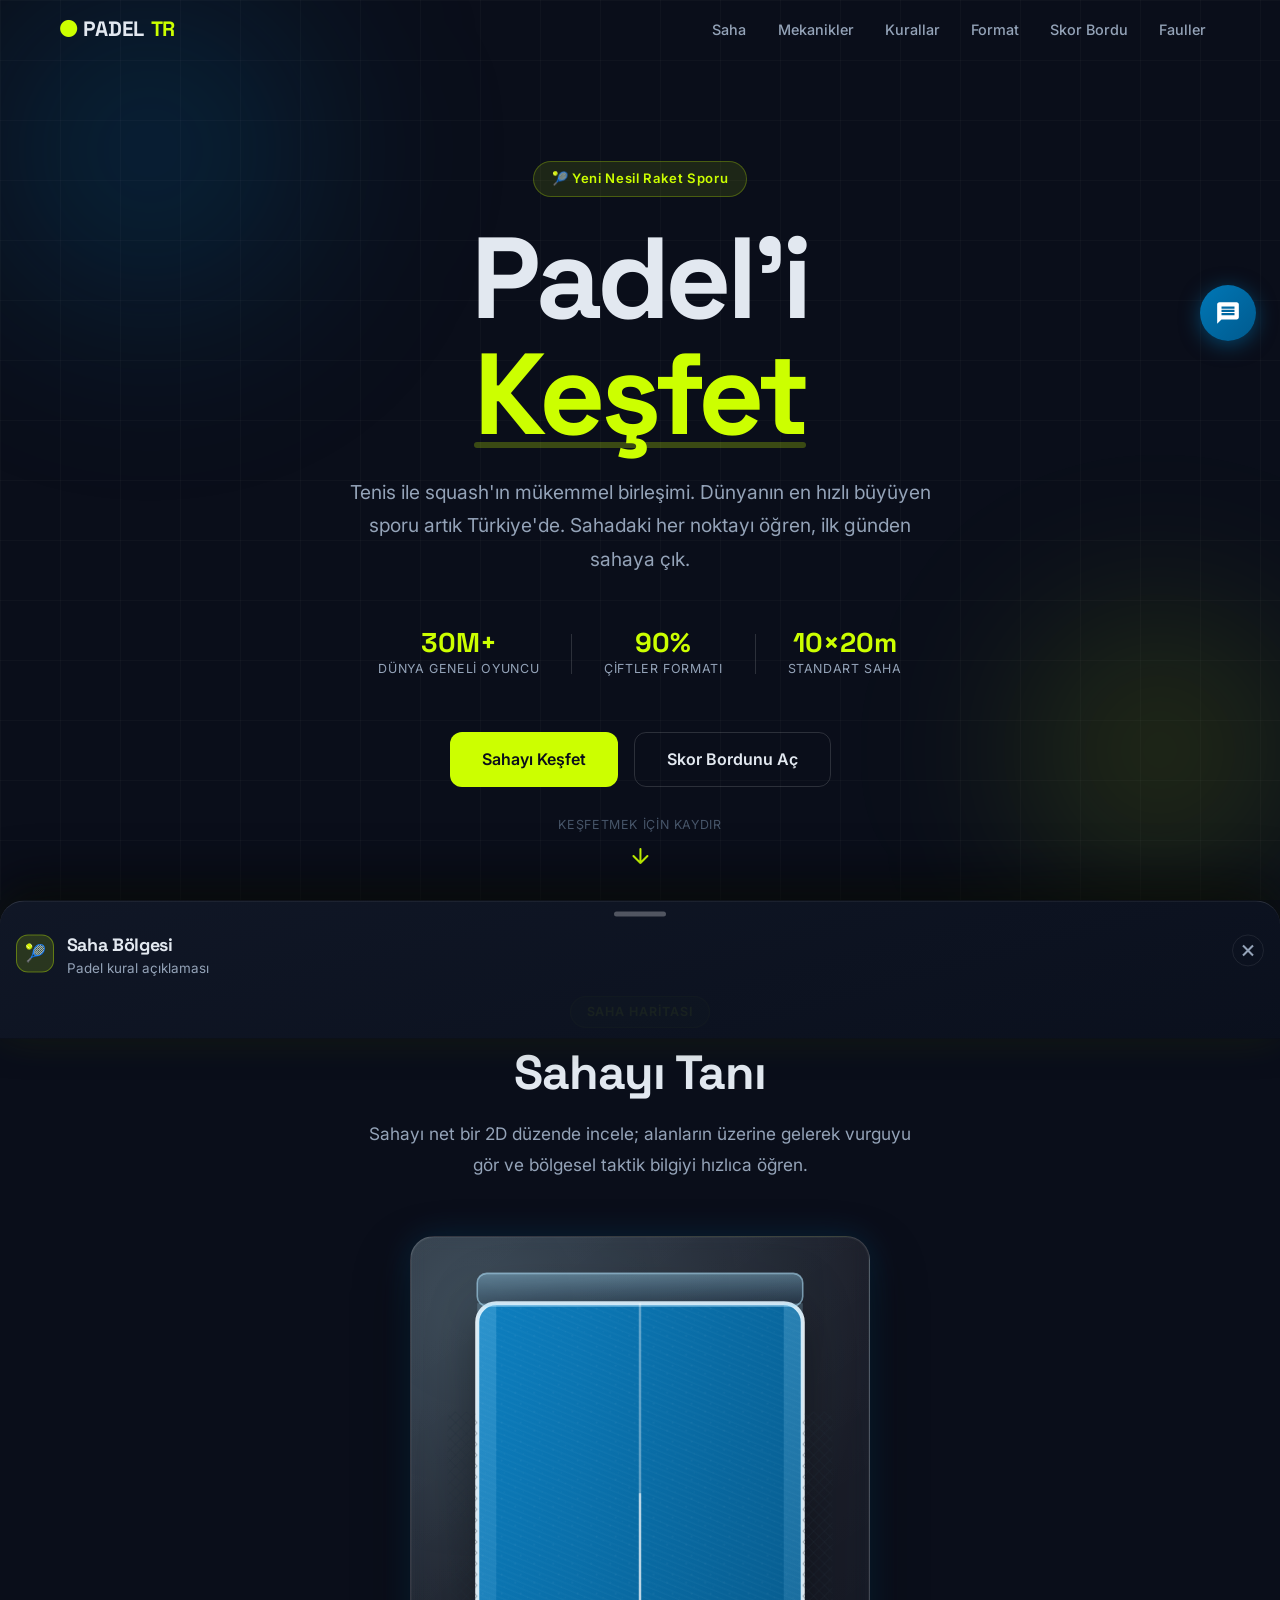
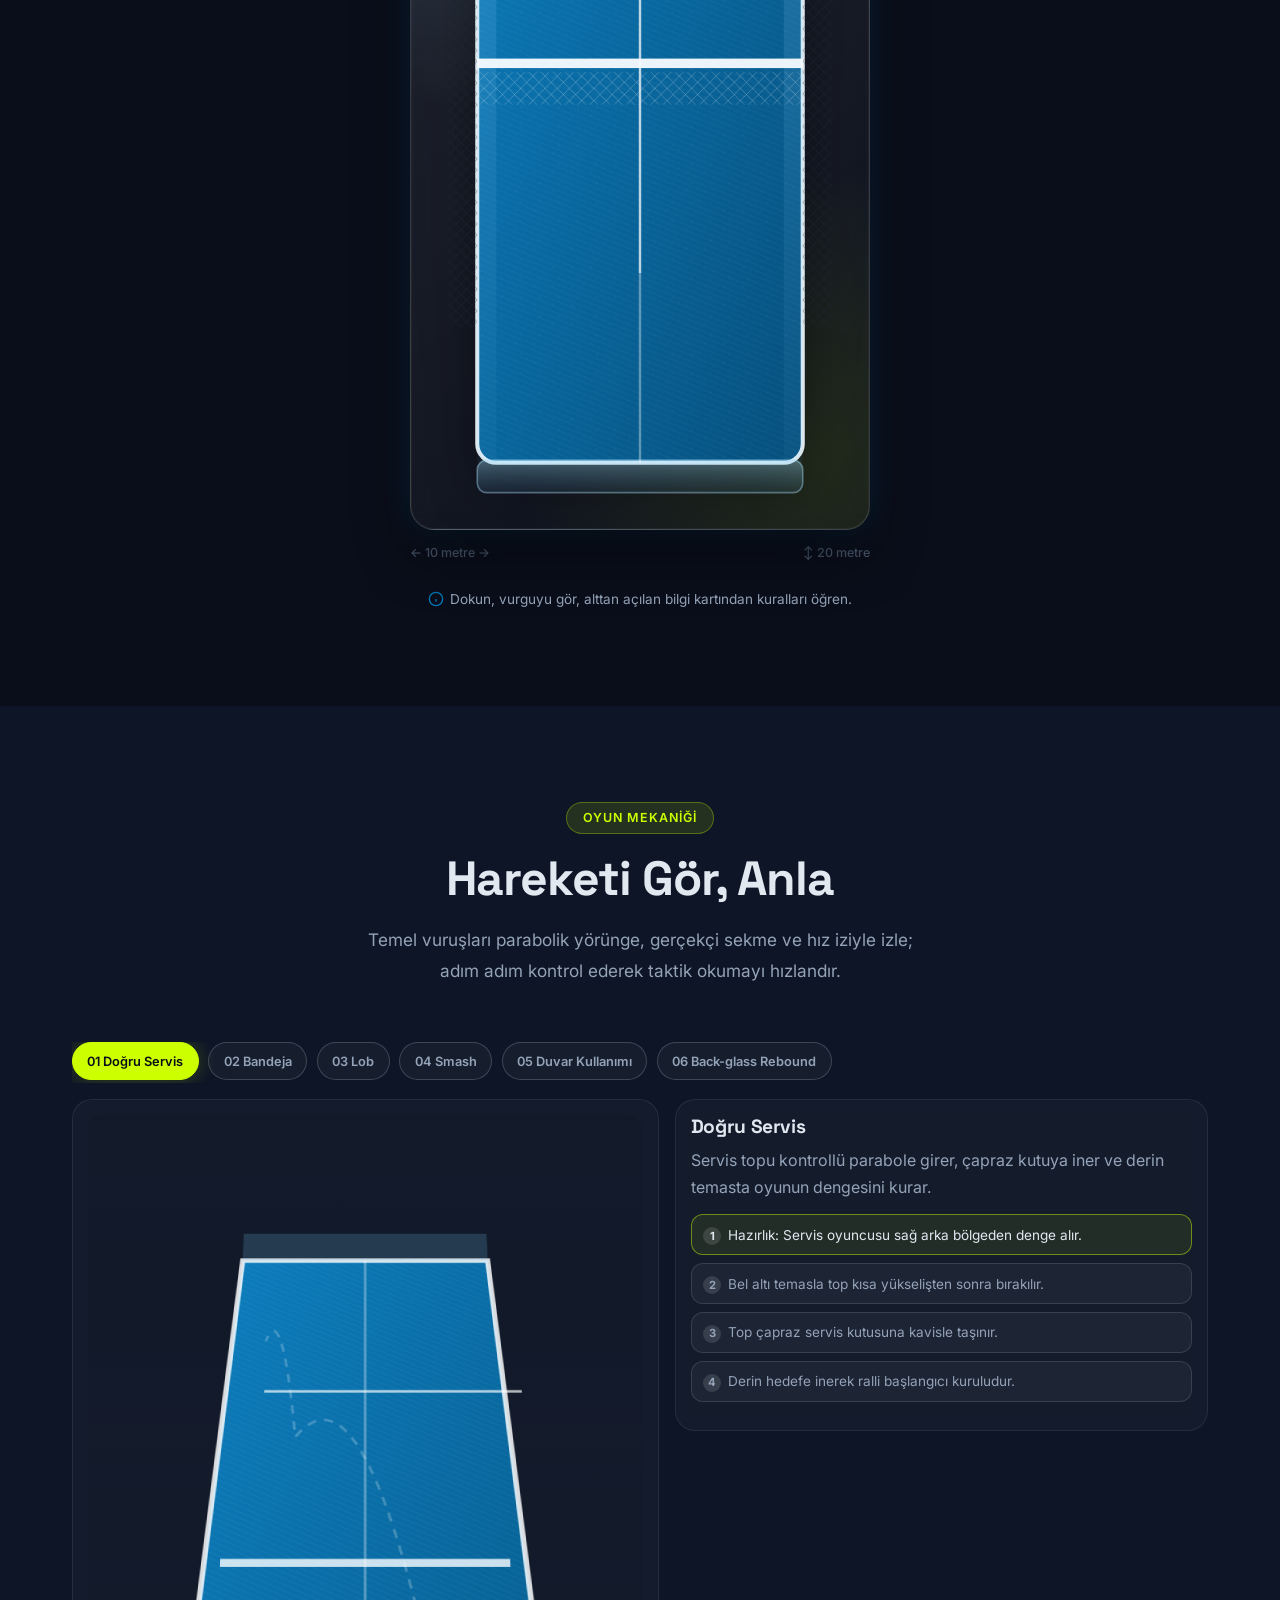
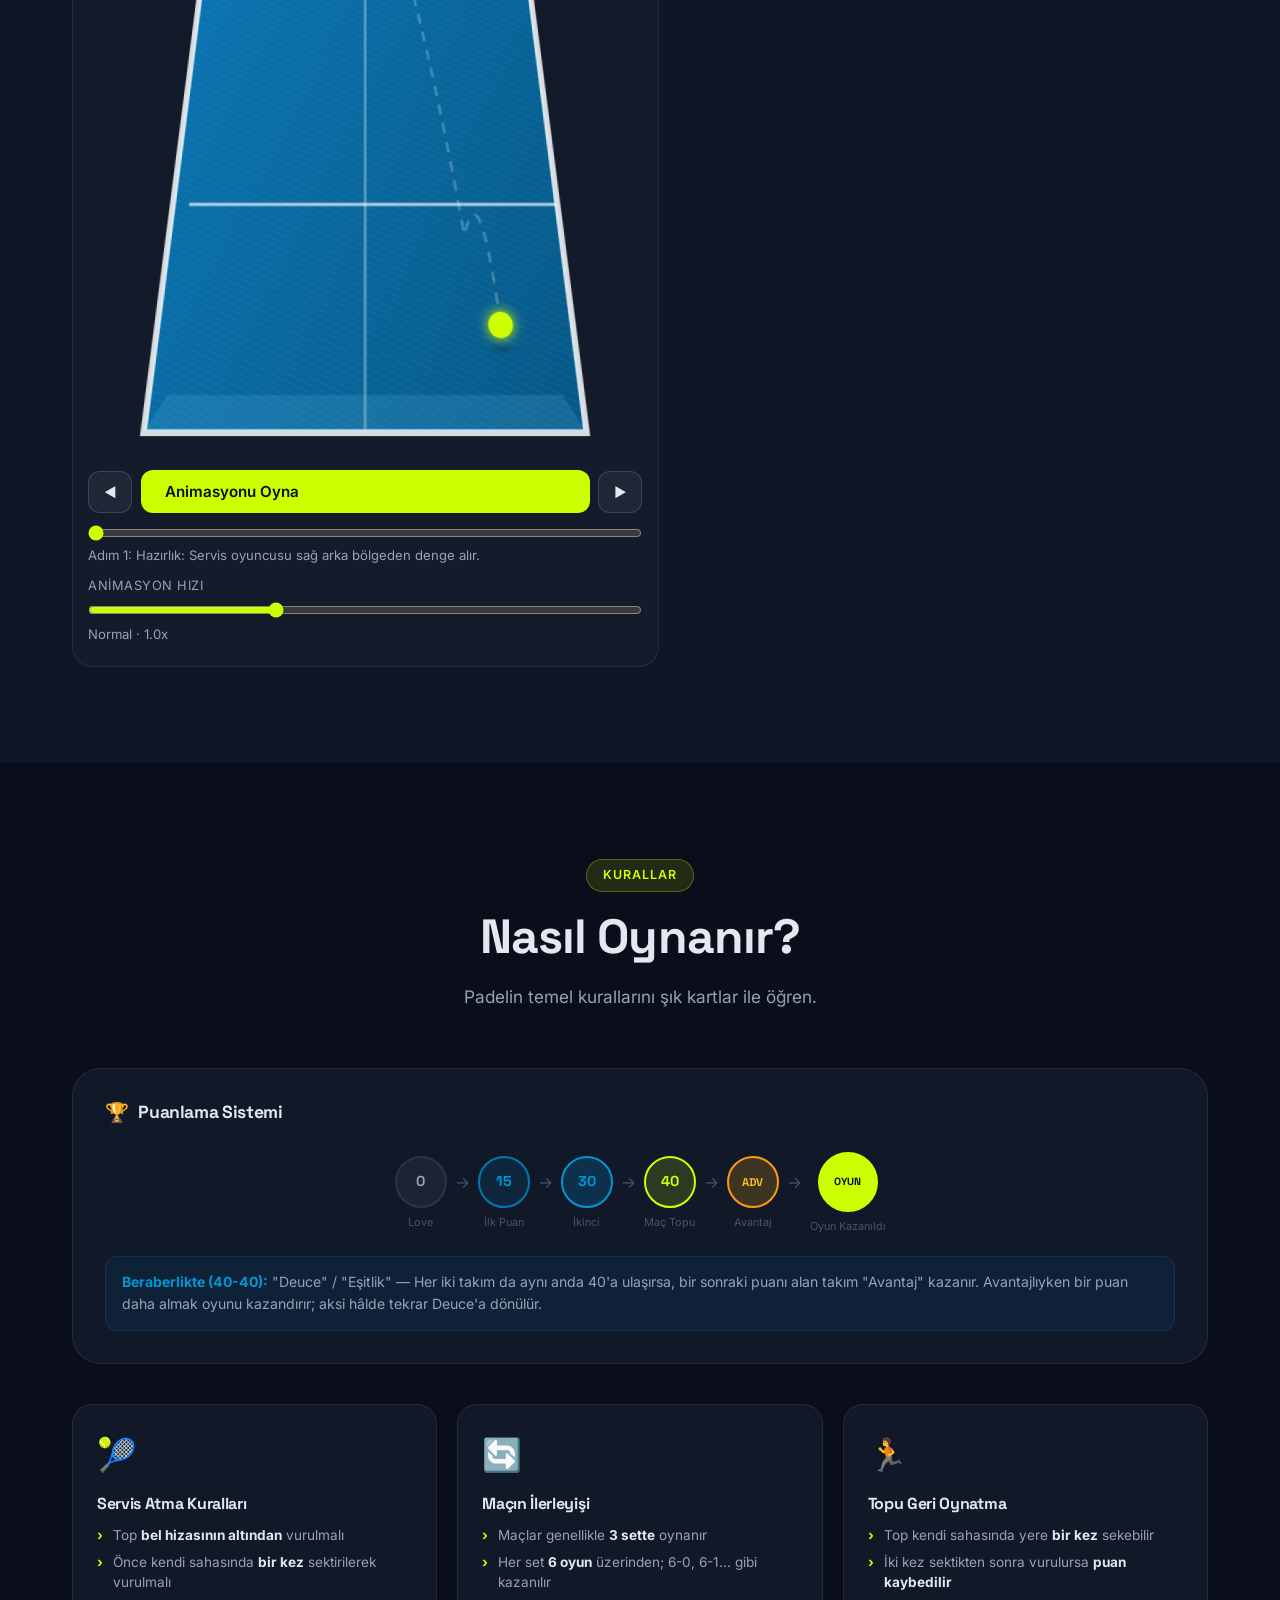
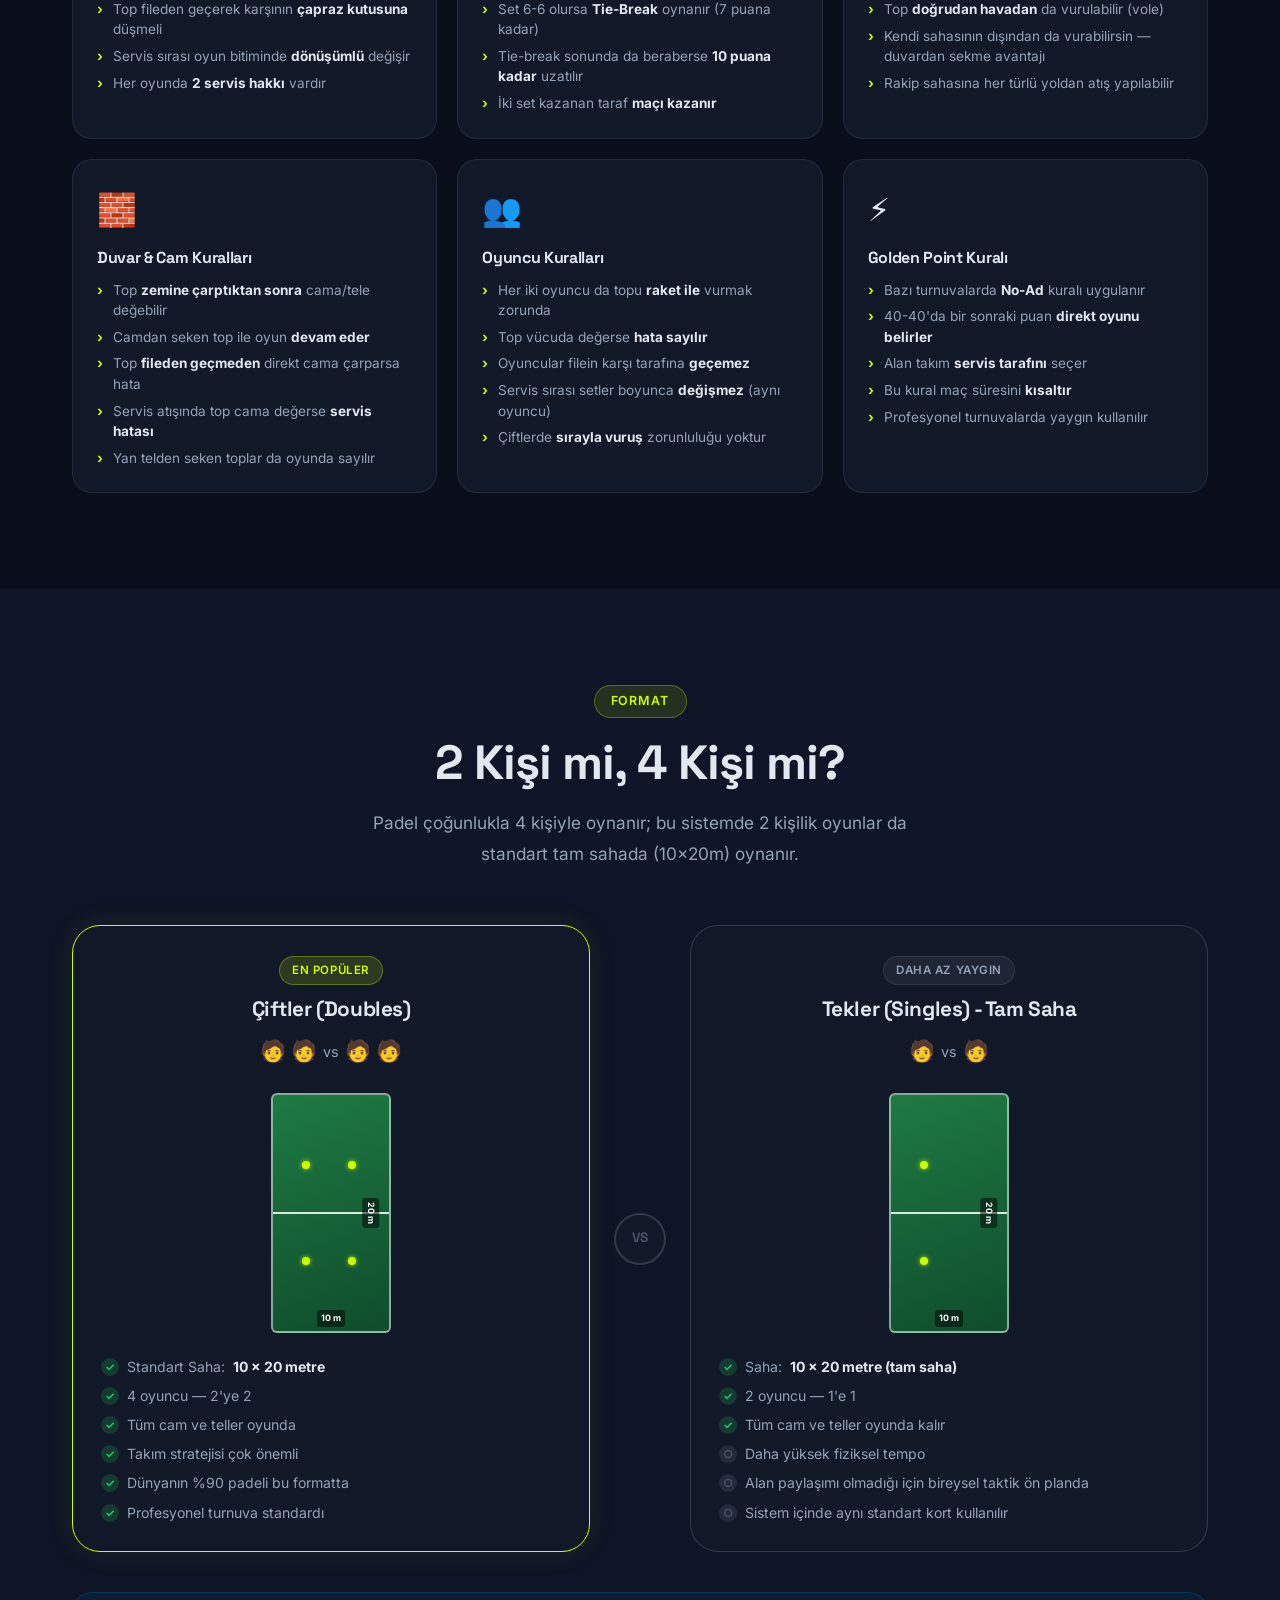
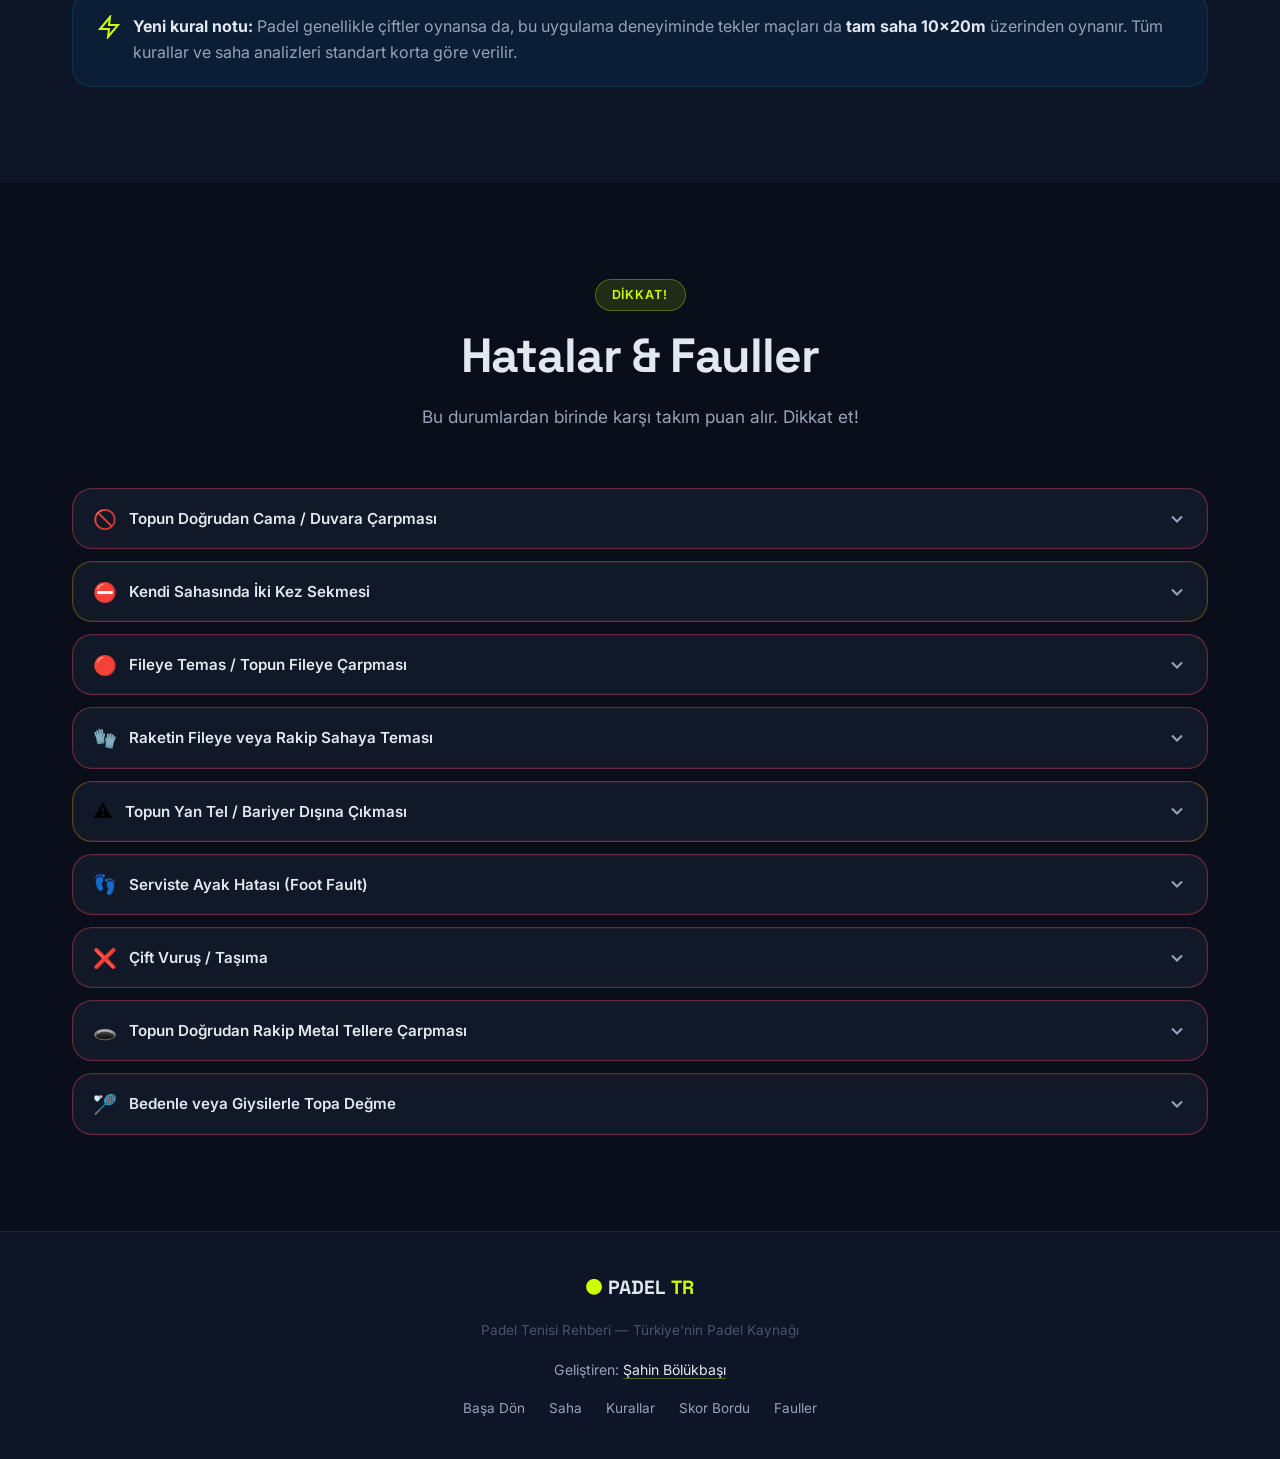
==== commit cf380bfa: "fix: switch court to 2D and stabilize motion play button states" ====
--- a/index.html
+++ b/index.html
@@ -94,12 +94,12 @@
       <div class="section-header">
         <div class="section-tag">Saha Haritası</div>
         <h2 class="section-title">Sahayı Tanı</h2>
-        <p class="section-desc">Perspektifli profesyonel saha modelinde bölgelere dokun; sentetik çim dokusu korunurken neon vurgu ve taktik bağlamı aynı anda gör.</p>
+        <p class="section-desc">Sahayı net bir 2D düzende incele; alanların üzerine gelerek vurguyu gör ve bölgesel taktik bilgiyi hızlıca öğren.</p>
       </div>
 
       <div class="svg-court-panel">
         <div class="svg-court-wrap" id="svgCourtWrap">
-          <svg class="svg-court" id="svgCourt" viewBox="0 0 320 640" role="img" aria-label="Padel sahası üst-ön perspektif görünüm">
+          <svg class="svg-court" id="svgCourt" viewBox="0 0 320 640" role="img" aria-label="Padel sahası 2D üstten görünüm">
             <defs>
               <linearGradient id="courtSurfaceGrad" x1="0" y1="0" x2="1" y2="1">
                 <stop offset="0%" stop-color="#0d7fc0" />
@@ -137,48 +137,44 @@
                 <feDropShadow dx="0" dy="0.8" stdDeviation="0.7" flood-color="rgba(255,255,255,0.8)" flood-opacity="0.55" />
               </filter>
             </defs>
-            <polygon id="court-floor" class="court-zone" data-zone="court-floor" points="78,72 242,72 284,598 36,598" fill="url(#courtSurfaceGrad)" stroke="rgba(240,250,255,0.92)" stroke-width="3.2" />
-            <polygon points="78,72 242,72 284,598 36,598" fill="url(#monoFiber)" opacity="0.55" />
-            <polygon points="78,72 242,72 284,598 36,598" fill="url(#sandNoise)" opacity="0.32" />
+            <rect id="court-floor" class="court-zone" data-zone="court-floor" x="40" y="40" width="240" height="560" rx="14" fill="url(#courtSurfaceGrad)" stroke="rgba(240,250,255,0.92)" stroke-width="3" />
+            <rect x="40" y="40" width="240" height="560" rx="14" fill="url(#monoFiber)" opacity="0.5" />
+            <rect x="40" y="40" width="240" height="560" rx="14" fill="url(#sandNoise)" opacity="0.28" />
 
             <g class="back-glass court-zone" data-zone="back-panels">
-              <polygon points="78,46 242,46 242,72 78,72" fill="url(#glassGradV)" stroke="rgba(180,230,255,0.55)" stroke-width="1.3" />
-              <polygon points="48,576 272,576 284,598 36,598" fill="url(#glassGradV)" stroke="rgba(170,220,248,0.4)" stroke-width="1.2" />
+              <rect x="40" y="18" width="240" height="24" rx="7" fill="url(#glassGradV)" stroke="rgba(180,230,255,0.55)" stroke-width="1.2" />
+              <rect x="40" y="598" width="240" height="24" rx="7" fill="url(#glassGradV)" stroke="rgba(170,220,248,0.42)" stroke-width="1.2" />
             </g>
 
             <g class="side-mesh court-zone" data-zone="side-panels">
-              <polygon points="42,72 76,72 92,598 54,598" fill="url(#glassGradV)" opacity="0.82" />
-              <polygon points="244,72 278,72 266,598 228,598" fill="url(#glassGradV)" opacity="0.82" />
-              <polygon points="30,220 42,220 54,598 40,598" fill="url(#meshPattern)" opacity="0.86" />
-              <polygon points="278,220 290,220 280,598 266,598" fill="url(#meshPattern)" opacity="0.86" />
+              <rect x="18" y="120" width="22" height="380" rx="5" fill="url(#meshPattern)" opacity="0.9" />
+              <rect x="280" y="120" width="22" height="380" rx="5" fill="url(#meshPattern)" opacity="0.9" />
+              <rect x="40" y="40" width="14" height="560" fill="url(#glassGradV)" opacity="0.55" />
+              <rect x="266" y="40" width="14" height="560" fill="url(#glassGradV)" opacity="0.55" />
             </g>
 
-            <line x1="78" y1="72" x2="36" y2="598" stroke="rgba(255,255,255,0.88)" stroke-width="3" filter="url(#lineLift)" />
-            <line x1="242" y1="72" x2="284" y2="598" stroke="rgba(255,255,255,0.88)" stroke-width="3" filter="url(#lineLift)" />
-            <line x1="78" y1="72" x2="242" y2="72" stroke="rgba(255,255,255,0.88)" stroke-width="3" filter="url(#lineLift)" />
-            <line x1="36" y1="598" x2="284" y2="598" stroke="rgba(255,255,255,0.88)" stroke-width="3" filter="url(#lineLift)" />
-
-            <line x1="94" y1="182" x2="270" y2="182" stroke="rgba(255,255,255,0.82)" stroke-width="2.2" filter="url(#lineLift)" />
-            <line x1="52" y1="458" x2="276" y2="458" stroke="rgba(255,255,255,0.82)" stroke-width="2.2" filter="url(#lineLift)" />
-            <line x1="160" y1="72" x2="160" y2="598" stroke="rgba(255,255,255,0.34)" stroke-width="1.8" />
-            <line x1="129" y1="182" x2="138" y2="458" stroke="rgba(255,255,255,0.52)" stroke-width="1.7" filter="url(#lineLift)" />
-            <line x1="191" y1="182" x2="182" y2="458" stroke="rgba(255,255,255,0.52)" stroke-width="1.7" filter="url(#lineLift)" />
+            <line x1="40" y1="320" x2="280" y2="320" stroke="rgba(255,255,255,0.92)" stroke-width="3" filter="url(#lineLift)" />
+            <line x1="40" y1="180" x2="280" y2="180" stroke="rgba(255,255,255,0.82)" stroke-width="2" filter="url(#lineLift)" />
+            <line x1="40" y1="460" x2="280" y2="460" stroke="rgba(255,255,255,0.82)" stroke-width="2" filter="url(#lineLift)" />
+            <line x1="160" y1="40" x2="160" y2="600" stroke="rgba(255,255,255,0.35)" stroke-width="1.8" />
+            <line x1="160" y1="180" x2="160" y2="320" stroke="rgba(255,255,255,0.58)" stroke-width="1.7" />
+            <line x1="160" y1="320" x2="160" y2="460" stroke="rgba(255,255,255,0.58)" stroke-width="1.7" />
 
             <g id="player-zone" class="court-zone" data-zone="player-zone">
-              <polygon points="100,492 220,492 240,598 78,598" fill="transparent" />
+              <rect x="92" y="448" width="136" height="152" rx="10" fill="transparent" />
             </g>
 
             <g class="service-boxes court-zone" data-zone="service-boxes">
-              <polygon points="88,72 159,72 138,182 94,182" fill="transparent" />
-              <polygon points="161,72 232,72 270,182 190,182" fill="transparent" />
-              <polygon points="94,458 138,458 128,598 58,598" fill="transparent" />
-              <polygon points="182,458 190,458 262,598 192,598" fill="transparent" />
+              <rect x="40" y="40" width="120" height="140" rx="8" fill="transparent" />
+              <rect x="160" y="40" width="120" height="140" rx="8" fill="transparent" />
+              <rect x="40" y="460" width="120" height="140" rx="8" fill="transparent" />
+              <rect x="160" y="460" width="120" height="140" rx="8" fill="transparent" />
             </g>
 
             <g id="net" class="court-zone" data-zone="net">
-              <polygon points="70,308 250,308 252,332 68,332" fill="transparent" />
-              <polygon points="72,316 248,316 250,332 70,332" fill="url(#netPattern)" opacity="0.72" />
-              <polygon points="66,304 254,304 254,312 66,312" fill="rgba(248,252,255,0.95)" />
+              <rect class="net-hit" x="40" y="302" width="240" height="34" rx="7" fill="transparent" />
+              <rect x="40" y="312" width="240" height="24" fill="url(#netPattern)" opacity="0.72" />
+              <rect x="40" y="302" width="240" height="7" fill="rgba(248,252,255,0.95)" />
             </g>
           </svg>
         </div>
@@ -259,7 +255,7 @@
 
           <div class="motion-controls">
             <button class="motion-btn" id="motionPrev" aria-label="Önceki adım">◀</button>
-            <button class="btn btn--primary" id="motionPlay">Animasyonu Oynat</button>
+            <button class="btn btn--primary" id="motionPlay">Animasyonu Oyna</button>
             <button class="motion-btn" id="motionNext" aria-label="Sonraki adım">▶</button>
           </div>
 
--- a/style.css
+++ b/style.css
@@ -1699,8 +1699,8 @@
     0 24px 55px rgba(0, 0, 0, 0.44),
     0 0 34px rgba(0,119,182,0.23),
     inset 0 0 0 1px rgba(255,255,255,0.04);
-  perspective: 980px;
-  transform-style: preserve-3d;
+  perspective: none;
+  transform-style: flat;
 }
 
 .svg-court {
@@ -1708,8 +1708,8 @@
   height: auto;
   border-radius: 18px;
   display: block;
-  transform: rotateX(10deg) rotateZ(0deg);
-  transform-origin: 50% 66%;
+  transform: none;
+  transform-origin: center;
   filter: drop-shadow(0 18px 24px rgba(0,0,0,0.38));
 }
 
@@ -1745,12 +1745,20 @@
 #player-zone.is-active polygon,
 .service-boxes:hover polygon,
 .service-boxes.is-active polygon,
-#net:hover polygon:first-child,
-#net.is-active polygon:first-child,
+#player-zone:hover rect,
+#player-zone.is-active rect,
+.service-boxes:hover rect,
+.service-boxes.is-active rect,
+#net:hover .net-hit,
+#net.is-active .net-hit,
 .back-glass:hover polygon,
 .back-glass.is-active polygon,
+.back-glass:hover rect,
+.back-glass.is-active rect,
 .side-mesh:hover polygon,
-.side-mesh.is-active polygon {
+.side-mesh.is-active polygon,
+.side-mesh:hover rect,
+.side-mesh.is-active rect {
   fill: rgba(204,255,0,0.14);
   stroke: rgba(204,255,0,0.7);
   stroke-width: 1.7;
@@ -2106,7 +2114,7 @@
 
 @media (max-width: 768px) {
   .svg-court {
-    transform: rotateX(8deg) rotateZ(0deg);
+    transform: none;
   }
 
   .motion-svg {
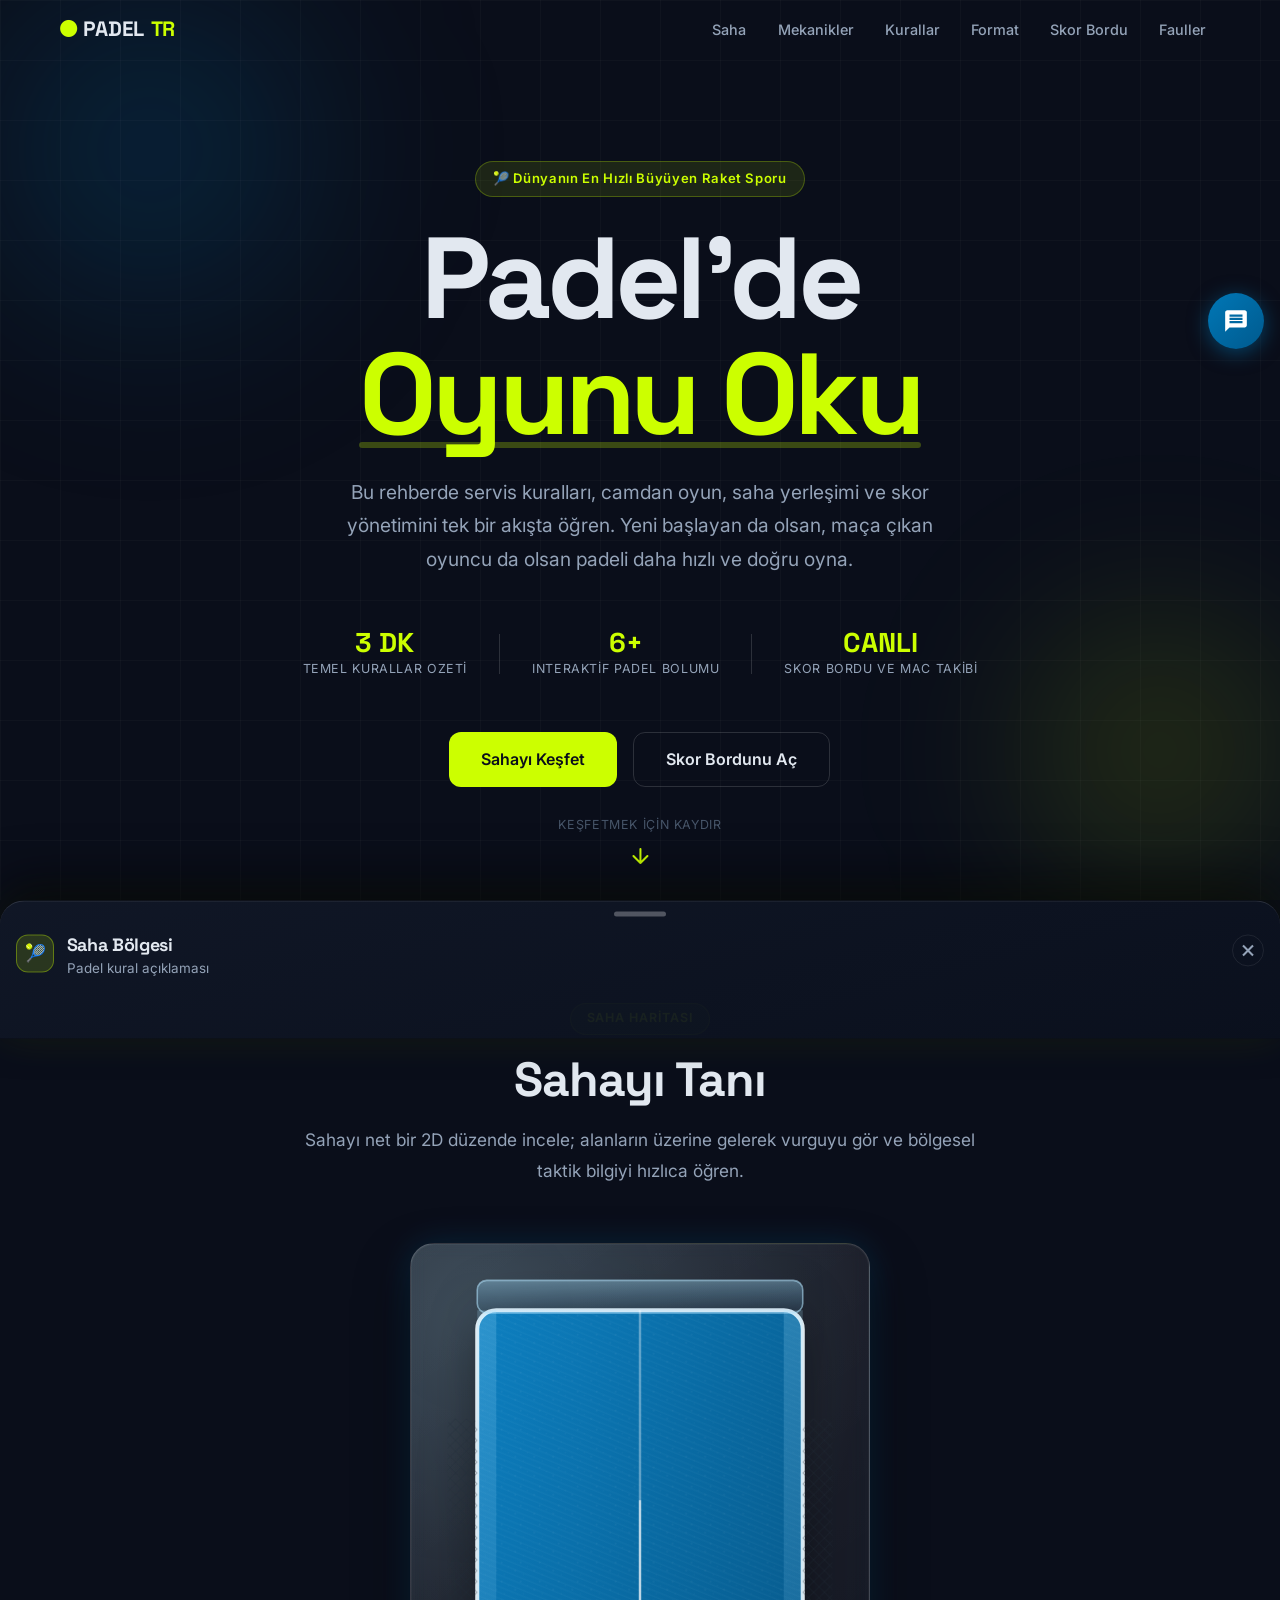
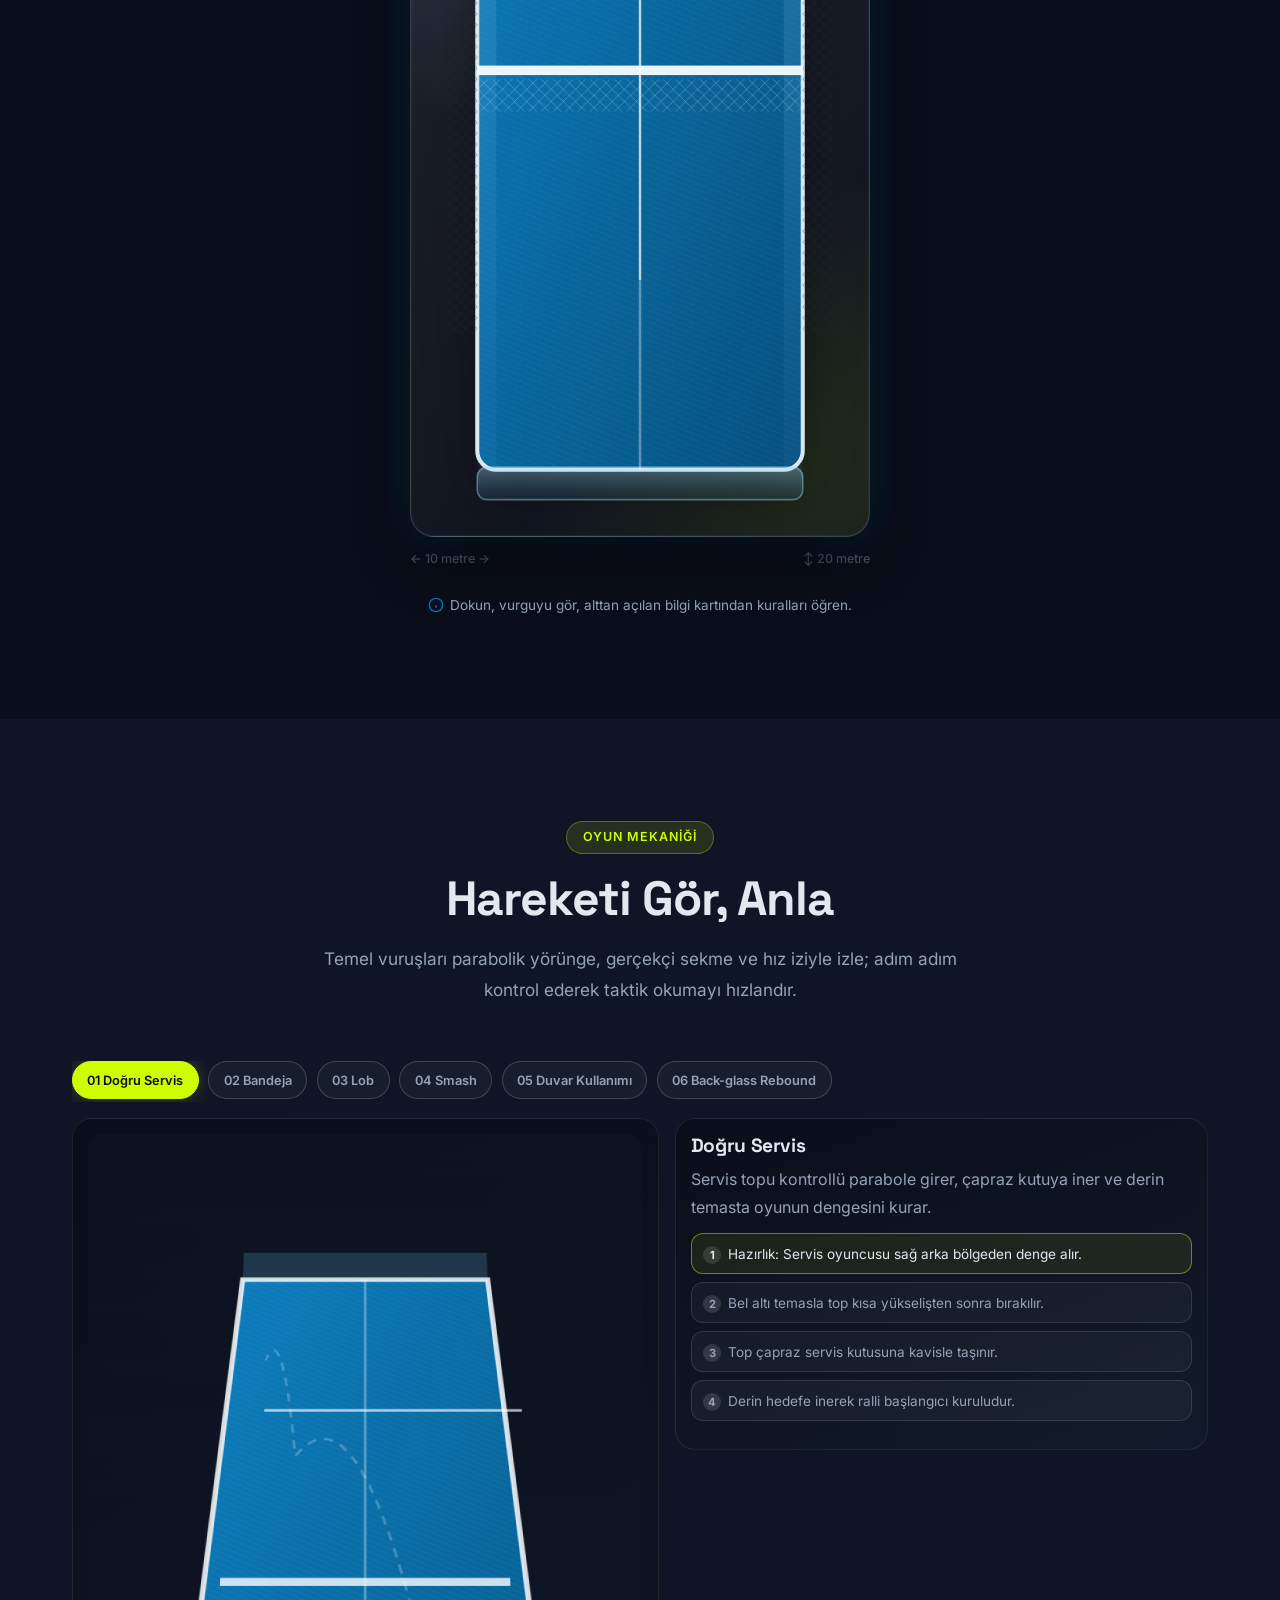
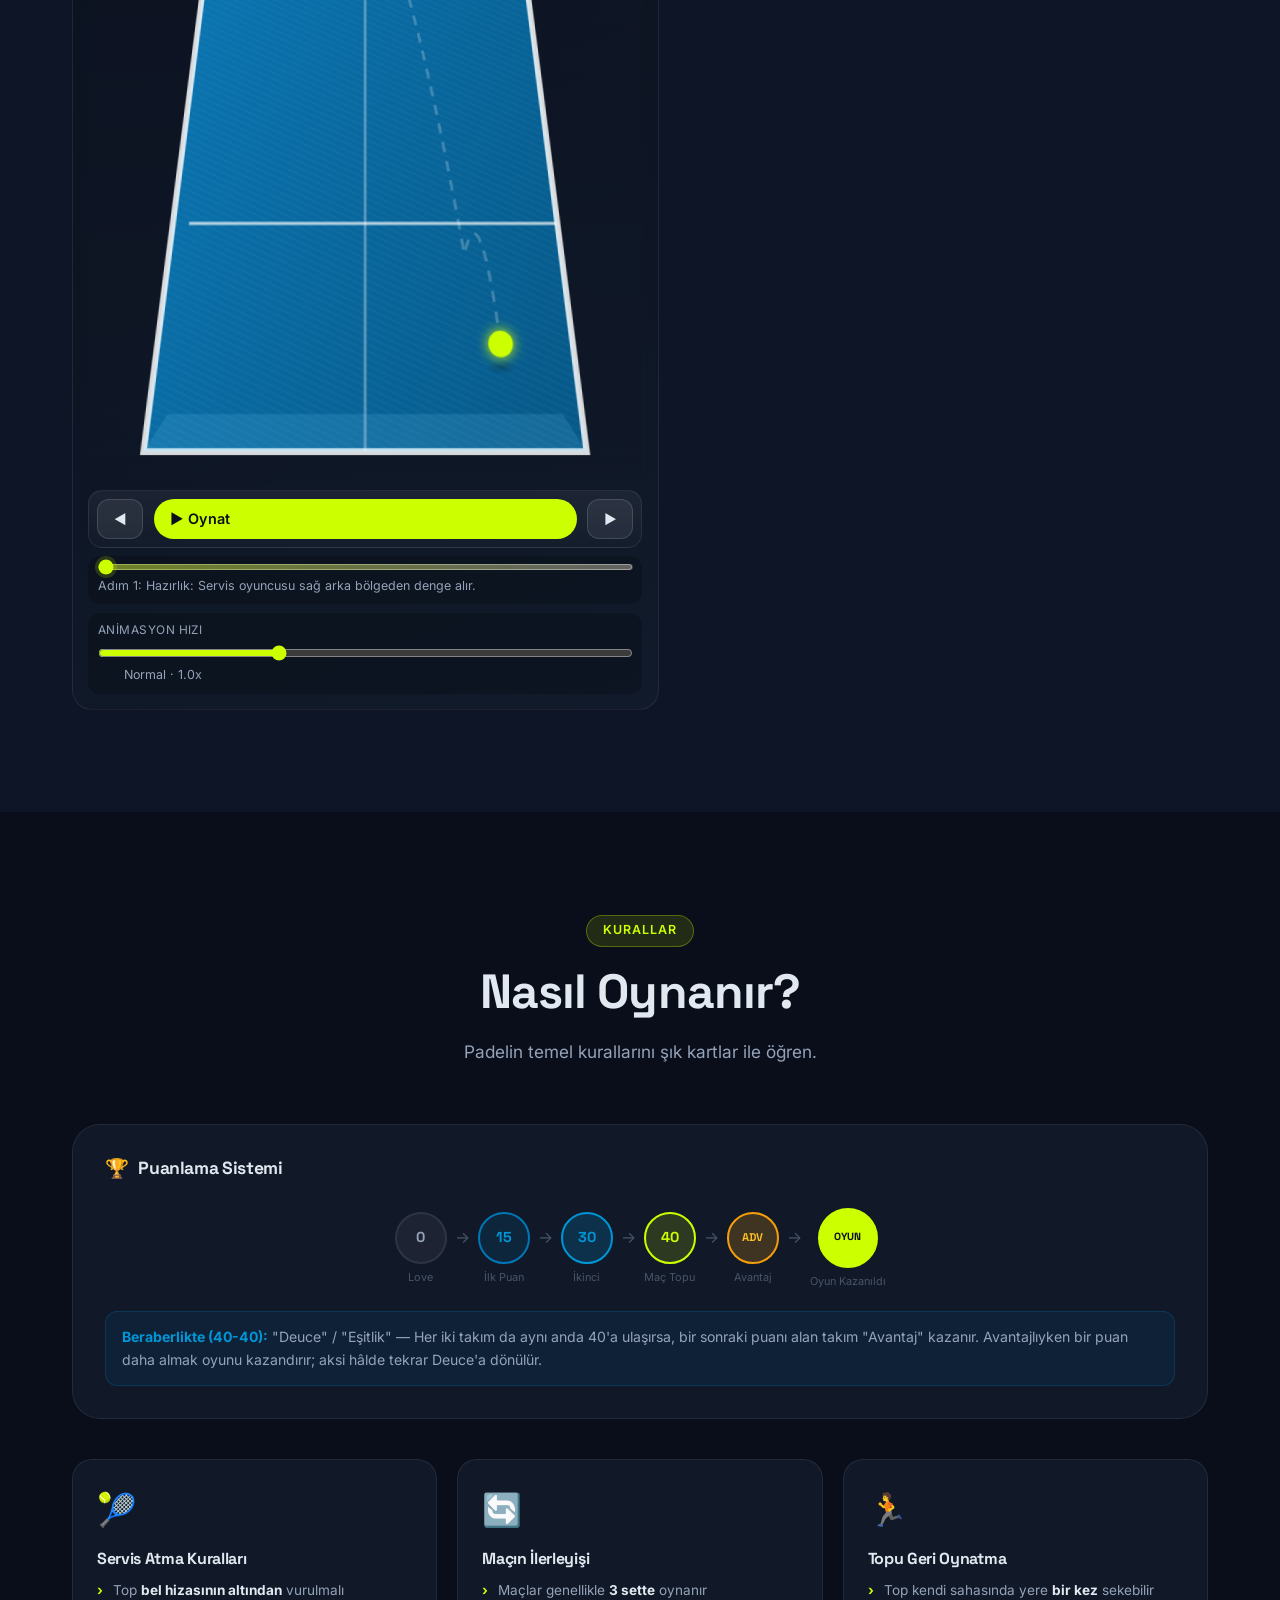
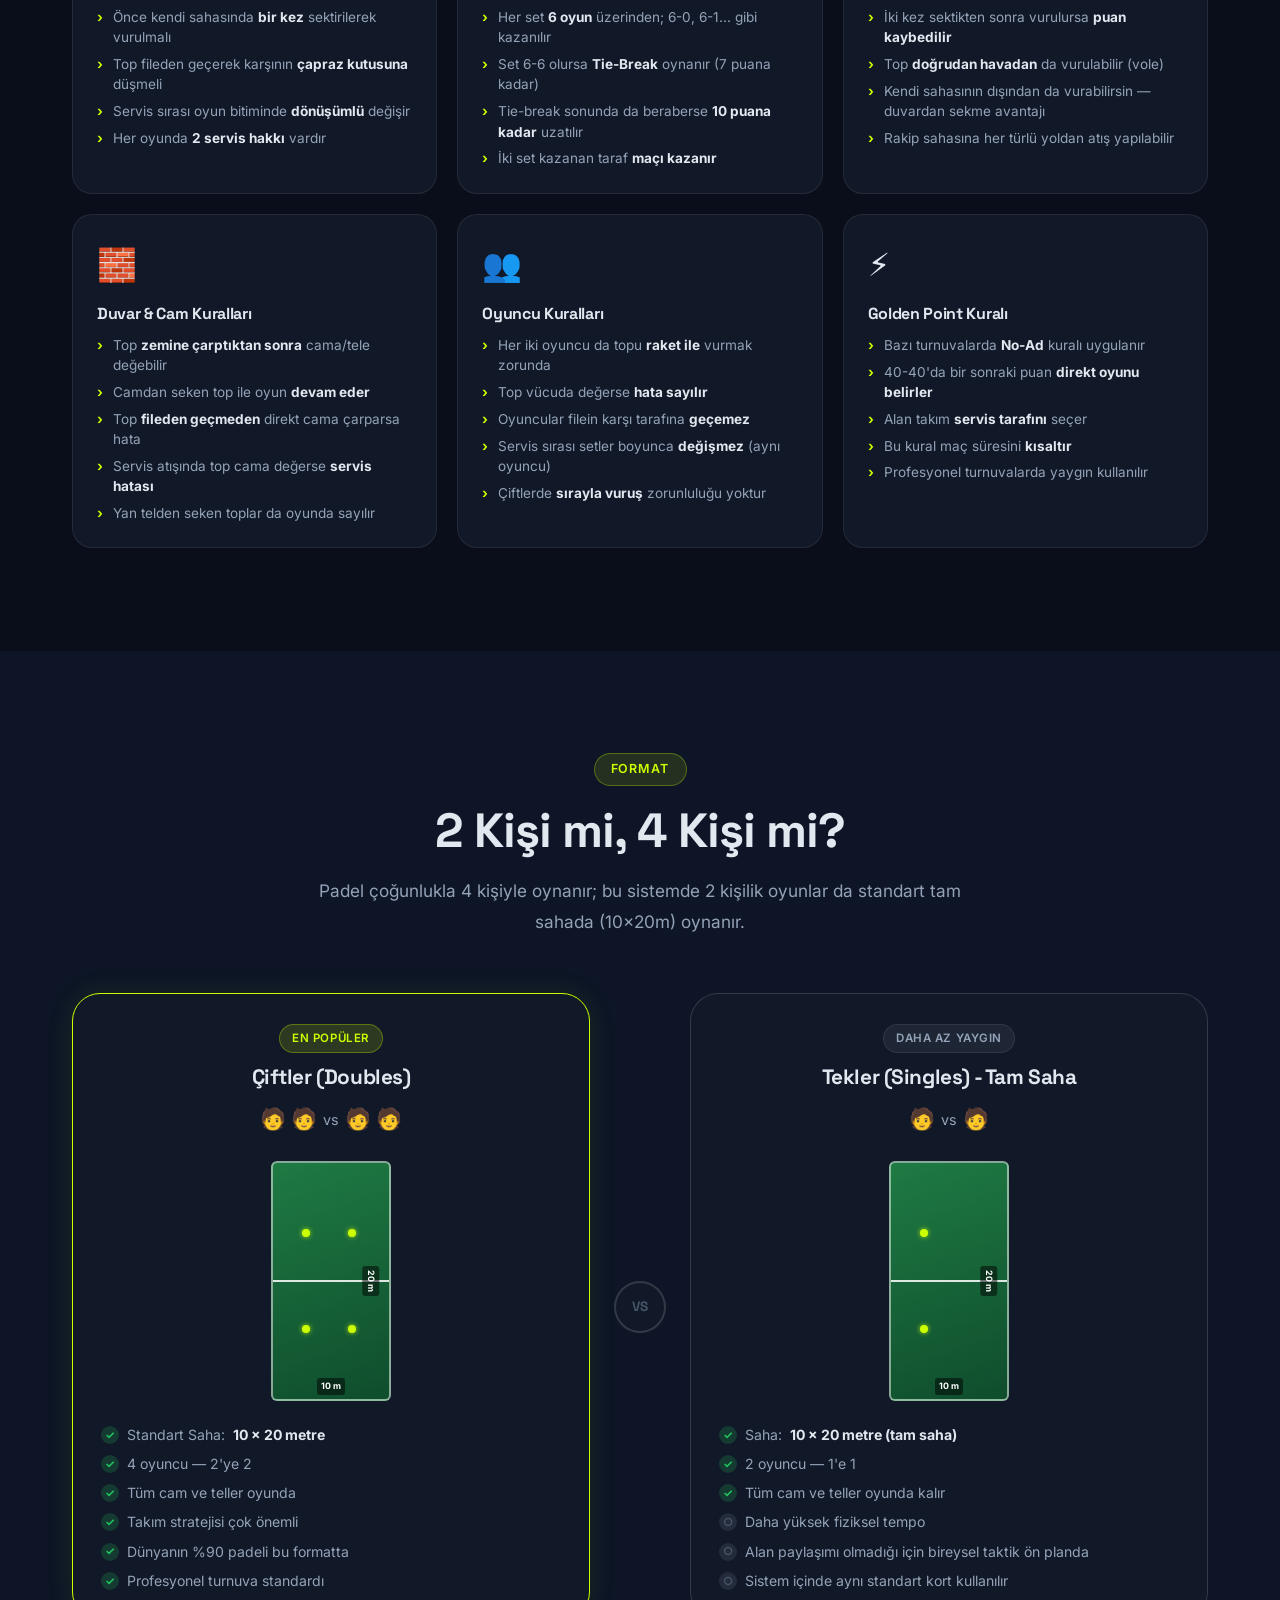
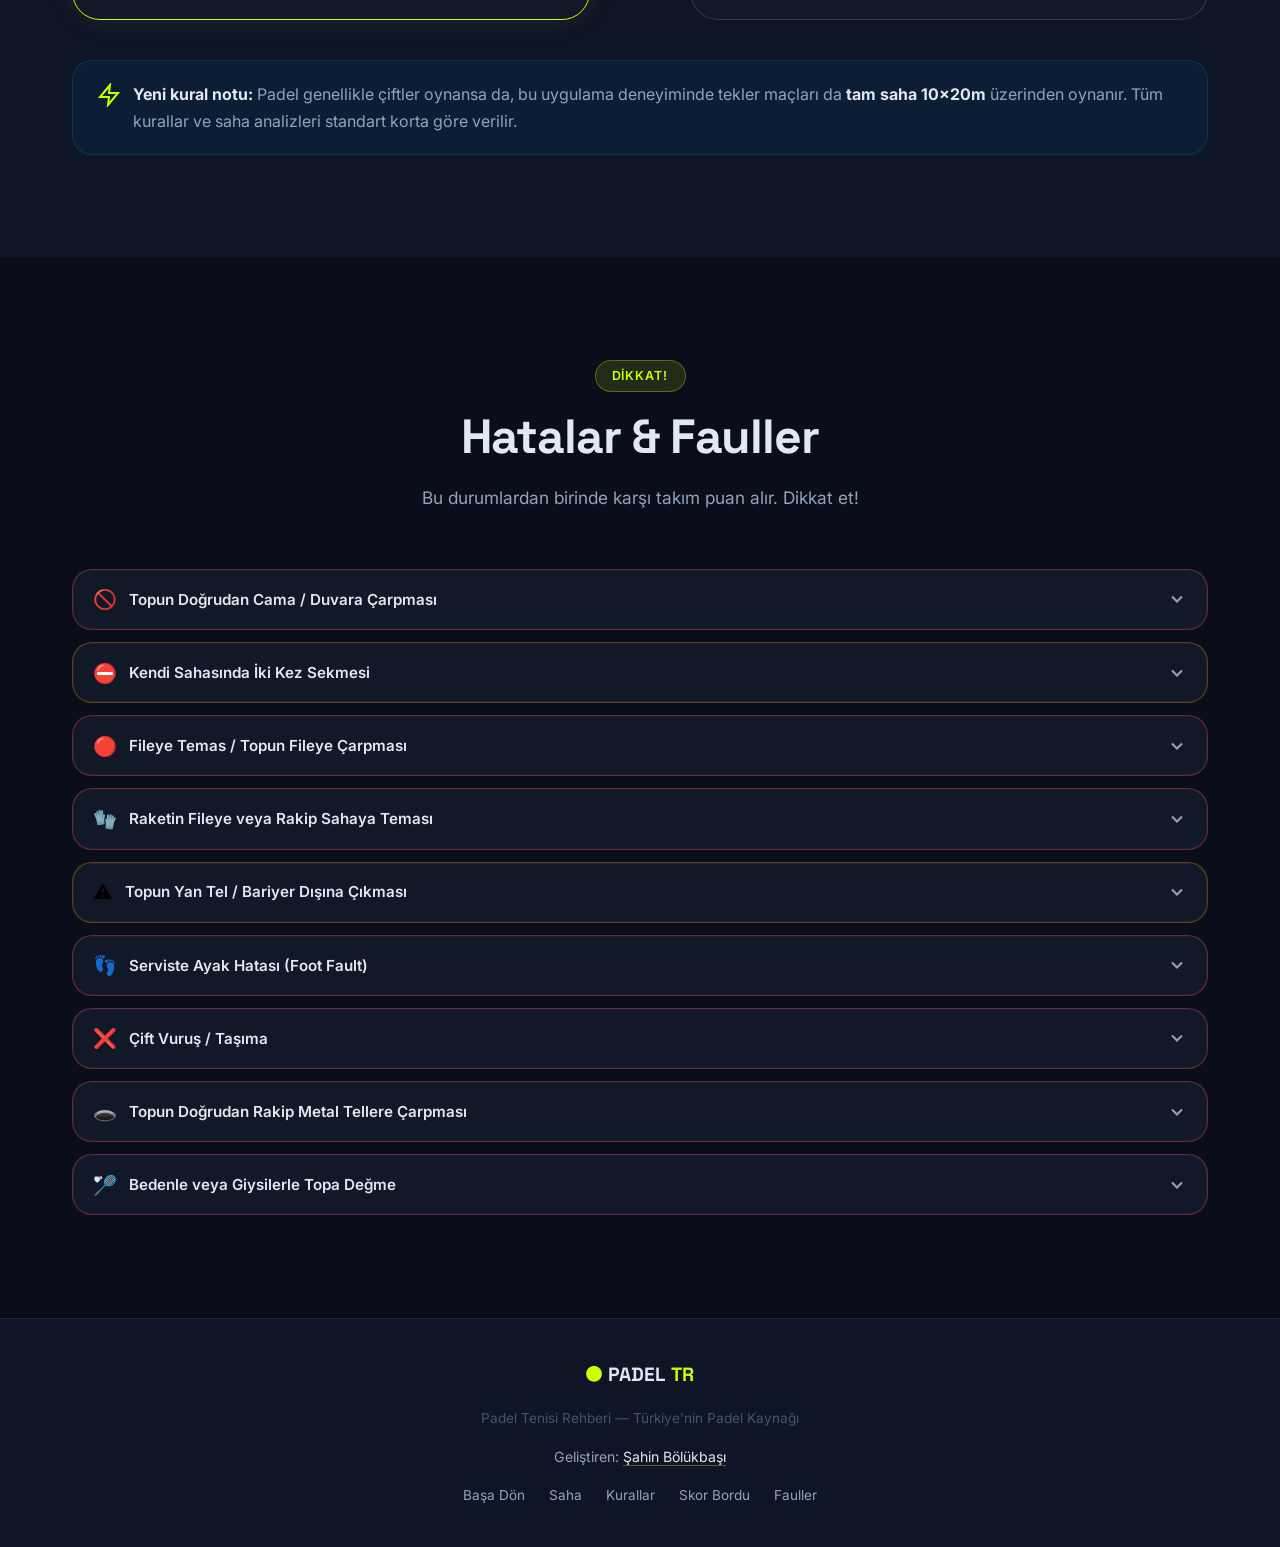
==== commit 054fce07: "Polish motion lab, mobile UX, and racket positioning" ====
--- a/index.html
+++ b/index.html
@@ -22,7 +22,7 @@
         <span class="logo-ball">⬤</span>
         PADEL<span class="logo-accent">TR</span>
       </a>
-      <button class="nav-toggle" id="navToggle" aria-label="Menüyü aç/kapat">
+      <button class="nav-toggle" id="navToggle" aria-label="Menüyü aç/kapat" aria-expanded="false" aria-controls="navLinks">
         <span></span><span></span><span></span>
       </button>
       <ul class="nav-links" id="navLinks">
@@ -46,29 +46,29 @@
       <div class="hero-grid-lines"></div>
     </div>
     <div class="hero-content">
-      <div class="hero-badge">🎾 Yeni Nesil Raket Sporu</div>
+      <div class="hero-badge">🎾 Dünyanın En Hızlı Büyüyen Raket Sporu</div>
       <h1 class="hero-title">
-        Padel'i<br />
-        <span class="hero-title--accent">Keşfet</span>
+        Padel'de<br />
+        <span class="hero-title--accent">Oyunu Oku</span>
       </h1>
       <p class="hero-subtitle">
-        Tenis ile squash'ın mükemmel birleşimi. Dünyanın en hızlı büyüyen sporu artık Türkiye'de. 
-        Sahadaki her noktayı öğren, ilk günden sahaya çık.
+        Bu rehberde servis kuralları, camdan oyun, saha yerleşimi ve skor yönetimini tek bir akışta öğren.
+        Yeni başlayan da olsan, maça çıkan oyuncu da olsan padeli daha hızlı ve doğru oyna.
       </p>
       <div class="hero-stats">
         <div class="stat-item">
-          <span class="stat-number">30M+</span>
-          <span class="stat-label">Dünya Geneli Oyuncu</span>
+          <span class="stat-number">3 DK</span>
+          <span class="stat-label">Temel Kurallar Ozeti</span>
         </div>
         <div class="stat-divider"></div>
         <div class="stat-item">
-          <span class="stat-number">90%</span>
-          <span class="stat-label">Çiftler Formatı</span>
+          <span class="stat-number">6+</span>
+          <span class="stat-label">Interaktif Padel Bolumu</span>
         </div>
         <div class="stat-divider"></div>
         <div class="stat-item">
-          <span class="stat-number">10×20m</span>
-          <span class="stat-label">Standart Saha</span>
+          <span class="stat-number">CANLI</span>
+          <span class="stat-label">Skor Bordu ve Mac Takibi</span>
         </div>
       </div>
       <div class="hero-cta">
@@ -250,6 +250,33 @@
               <g id="motionTrail"></g>
               <ellipse id="motionBallShadow" cx="160" cy="516" rx="10" ry="4.2" fill="url(#motionShadowGrad)" />
               <circle id="motionBall" cx="160" cy="500" r="8" fill="#ccff00" filter="url(#motionGlow)" />
+              <g id="motionStriker">
+                <!-- Player wrist/hand -->
+                <circle cx="0" cy="0" r="5" fill="rgba(220,180,140,0.95)" />
+                <!-- Arm to wrist -->
+                <path d="M0 0 L-14 -10" stroke="rgba(200,160,120,0.9)" stroke-width="4.2" stroke-linecap="round" />
+                <!-- Racket handle (thicker, angled) - padel style -->
+                <rect x="2" y="-3.2" width="38" height="6.4" rx="3.2" fill="#c9956c" stroke="rgba(255,255,255,0.4)" stroke-width="1.2" />
+                <!-- Racket head - larger, oval for padel (25-30 range) -->
+                <ellipse cx="48" cy="0" rx="26" ry="21" fill="rgba(30,45,65,0.95)" stroke="rgba(240,248,255,0.98)" stroke-width="2.5" />
+                <!-- Racket strings pattern - padel style grid -->
+                <g stroke="rgba(200,220,255,0.75)" stroke-width="1.1" opacity="0.88">
+                  <line x1="26" y1="-18" x2="70" y2="18" />
+                  <line x1="26" y1="-12" x2="70" y2="12" />
+                  <line x1="26" y1="-6" x2="70" y2="6" />
+                  <line x1="26" y1="0" x2="70" y2="0" />
+                  <line x1="26" y1="6" x2="70" y2="-6" />
+                  <line x1="26" y1="12" x2="70" y2="-12" />
+                  <line x1="26" y1="18" x2="70" y2="-18" />
+                  <line x1="32" y1="-21" x2="64" y2="21" />
+                  <line x1="40" y1="-21" x2="56" y2="21" />
+                  <line x1="48" y1="-21" x2="48" y2="21" />
+                  <line x1="56" y1="-21" x2="40" y2="21" />
+                  <line x1="64" y1="-21" x2="32" y2="21" />
+                </g>
+                <!-- Swing arc indicator -->
+                <path id="motionSwingArc" d="M2 -28 A42 42 0 0 1 2 28" fill="none" stroke="rgba(204,255,0,0.5)" stroke-width="2.2" stroke-linecap="round" opacity="0" />
+              </g>
             </svg>
           </div>
 
--- a/style.css
+++ b/style.css
@@ -74,6 +74,11 @@
   -webkit-font-smoothing: antialiased;
 }
 
+body.nav-open,
+body.sheet-open {
+  overflow: hidden;
+}
+
 img, video, svg { max-width: 100%; display: block; }
 
 a {
@@ -282,9 +287,9 @@
 @media (max-width: 768px) {
   .nav-toggle { display: flex; }
   .nav-links {
-    display: none;
-    position: absolute;
-    top: 100%;
+    display: flex;
+    position: fixed;
+    top: var(--nav-offset, 64px);
     left: 0;
     right: 0;
     flex-direction: column;
@@ -293,8 +298,20 @@
     backdrop-filter: blur(20px);
     border-bottom: 1px solid var(--border);
     gap: 0.1rem;
-  }
-  .nav-links.is-open { display: flex; }
+    max-height: calc(100dvh - var(--nav-offset, 64px));
+    overflow-y: auto;
+    opacity: 0;
+    visibility: hidden;
+    pointer-events: none;
+    transform: translateY(-8px);
+    transition: opacity var(--transition), transform var(--transition), visibility var(--transition);
+  }
+  .nav-links.is-open {
+    opacity: 1;
+    visibility: visible;
+    pointer-events: auto;
+    transform: translateY(0);
+  }
   .nav-links a { padding: 0.65rem 0.85rem; font-size: 1rem; }
 }
 
@@ -1728,44 +1745,67 @@
 
 #court-floor:hover,
 #court-floor.is-active,
+#court-floor.is-preview,
+#court-floor:active,
 #player-zone:hover,
 #player-zone.is-active,
+#player-zone.is-preview,
+#player-zone:active,
 #net:hover,
 #net.is-active,
+#net.is-preview,
+#net:active,
 .side-mesh:hover,
 .side-mesh.is-active,
+.side-mesh.is-preview,
+.side-mesh:active,
 .back-glass:hover,
 .back-glass.is-active,
+.back-glass.is-preview,
+.back-glass:active,
 .service-boxes:hover,
-.service-boxes.is-active {
+.service-boxes.is-active,
+.service-boxes.is-preview,
+.service-boxes:active {
   filter: url(#zoneGlow);
 }
 
 #player-zone:hover polygon,
 #player-zone.is-active polygon,
+#player-zone.is-preview polygon,
 .service-boxes:hover polygon,
 .service-boxes.is-active polygon,
+.service-boxes.is-preview polygon,
 #player-zone:hover rect,
 #player-zone.is-active rect,
+#player-zone.is-preview rect,
 .service-boxes:hover rect,
 .service-boxes.is-active rect,
+.service-boxes.is-preview rect,
 #net:hover .net-hit,
 #net.is-active .net-hit,
+#net.is-preview .net-hit,
 .back-glass:hover polygon,
 .back-glass.is-active polygon,
+.back-glass.is-preview polygon,
 .back-glass:hover rect,
 .back-glass.is-active rect,
+.back-glass.is-preview rect,
 .side-mesh:hover polygon,
 .side-mesh.is-active polygon,
+.side-mesh.is-preview polygon,
 .side-mesh:hover rect,
-.side-mesh.is-active rect {
+.side-mesh.is-active rect,
+.side-mesh.is-preview rect {
   fill: rgba(204,255,0,0.14);
   stroke: rgba(204,255,0,0.7);
   stroke-width: 1.7;
 }
 
 #court-floor:hover,
-#court-floor.is-active {
+#court-floor.is-active,
+#court-floor.is-preview,
+#court-floor:active {
   stroke: rgba(204,255,0,0.8);
   stroke-width: 4;
 }
@@ -1782,6 +1822,7 @@
   backdrop-filter: blur(2px);
   opacity: 0;
   visibility: hidden;
+  pointer-events: none;
   transition: all 0.28s ease;
   z-index: 1200;
 }
@@ -1789,6 +1830,7 @@
 .sheet-overlay.is-open {
   opacity: 1;
   visibility: visible;
+  pointer-events: auto;
 }
 
 .court-sheet {
@@ -1807,10 +1849,12 @@
   max-height: min(72vh, 540px);
   overflow: auto;
   padding-bottom: max(0.8rem, env(safe-area-inset-bottom));
+  pointer-events: none;
 }
 
 .court-sheet.is-open {
   transform: translateY(0);
+  pointer-events: auto;
 }
 
 .sheet-grabber {
@@ -1936,7 +1980,7 @@
 .motion-info-card {
   border: 1px solid var(--border);
   border-radius: 20px;
-  background: rgba(255,255,255,0.03);
+  background: linear-gradient(160deg, rgba(9,14,26,0.92), rgba(18,28,44,0.84));
   backdrop-filter: blur(7px);
   padding: 0.95rem;
 }
@@ -1948,6 +1992,8 @@
   margin-bottom: 0.8rem;
   perspective: 880px;
   transform-style: preserve-3d;
+  position: relative;
+  z-index: 1;
 }
 
 .motion-svg {
@@ -1957,6 +2003,7 @@
   aspect-ratio: 1 / 1.7;
   transform: rotateX(14deg) translateY(-4px);
   transform-origin: 50% 68%;
+  pointer-events: none;
 }
 
 #motionBall {
@@ -1982,30 +2029,91 @@
   mix-blend-mode: screen;
 }
 
+#motionStriker {
+  transition: transform 120ms ease-out;
+  transform-origin: center;
+  opacity: 1 !important;
+  visibility: visible !important;
+  filter: drop-shadow(0 3px 6px rgba(0,0,0,0.5)) drop-shadow(0 0 10px rgba(240,248,255,0.25));
+}
+
+#motionStriker * {
+  vector-effect: non-scaling-stroke;
+}
+
+#motionRacketHead {
+  transition: fill 110ms ease, stroke 110ms ease;
+}
+
+#motionStriker.is-hit #motionRacketHead {
+  fill: rgba(204,255,0,0.33);
+  stroke: rgba(230,255,180,0.98);
+}
+
+#motionPlayerArm,
+#motionRacketHandle {
+  transition: stroke 110ms ease, fill 110ms ease;
+}
+
+#motionStriker.is-hit #motionPlayerArm {
+  stroke: rgba(240,255,208,0.98);
+}
+
+#motionStriker.is-hit #motionRacketHandle {
+  fill: #e6bc76;
+}
+
+#motionSwingArc {
+  transition: opacity 120ms ease;
+}
+
+#motionStriker.is-hit #motionSwingArc {
+  opacity: 1;
+}
+
 #motionImpacts circle {
   transform-origin: center;
 }
 
 .motion-controls {
   display: grid;
-  grid-template-columns: 44px 1fr 44px;
-  gap: 0.55rem;
-  align-items: center;
-  margin-bottom: 0.7rem;
+  grid-template-columns: 46px 1fr 46px;
+  gap: 0.65rem;
+  align-items: center;
+  margin-bottom: 0.55rem;
+  padding: 0.5rem;
+  border-radius: 14px;
+  border: 1px solid rgba(255,255,255,0.08);
+  background: linear-gradient(180deg, rgba(255,255,255,0.06), rgba(255,255,255,0.02));
+  position: relative;
+  z-index: 3;
 }
 
 .motion-btn {
-  height: 42px;
+  height: 40px;
   border-radius: 12px;
   border: 1px solid var(--border-strong);
   color: var(--text);
-  background: rgba(255,255,255,0.05);
+  background: rgba(255,255,255,0.07);
   font-weight: 700;
+}
+
+#motionPlay {
+  min-height: 40px;
+  border-radius: 999px;
+  padding: 0.62rem 1rem;
+  font-size: 0.9rem;
+  letter-spacing: 0.02em;
 }
 
 .motion-progress-wrap {
   display: grid;
-  gap: 0.35rem;
+  gap: 0.42rem;
+  padding: 0.5rem 0.6rem;
+  border-radius: 12px;
+  background: rgba(0,0,0,0.2);
+  position: relative;
+  z-index: 3;
 }
 
 .motion-progress {
@@ -2013,8 +2121,26 @@
   accent-color: var(--accent);
 }
 
+.motion-progress::-webkit-slider-runnable-track {
+  height: 6px;
+  border-radius: 999px;
+  background: linear-gradient(90deg, rgba(204,255,0,0.36), rgba(255,255,255,0.2));
+}
+
+.motion-progress::-webkit-slider-thumb {
+  -webkit-appearance: none;
+  appearance: none;
+  margin-top: -5px;
+  width: 16px;
+  height: 16px;
+  border-radius: 50%;
+  border: 2px solid rgba(10,14,26,0.95);
+  background: var(--accent);
+  box-shadow: 0 0 0 3px rgba(204,255,0,0.16);
+}
+
 .motion-step-label {
-  font-size: 0.82rem;
+  font-size: 0.78rem;
   color: var(--text-muted);
   line-height: 1.5;
 }
@@ -2022,11 +2148,19 @@
 .motion-speed-wrap {
   margin-top: 0.6rem;
   display: grid;
-  gap: 0.35rem;
+  grid-template-columns: auto 1fr auto;
+  align-items: center;
+  column-gap: 0.55rem;
+  row-gap: 0.25rem;
+  padding: 0.5rem 0.6rem;
+  border-radius: 12px;
+  background: rgba(0,0,0,0.2);
+  position: relative;
+  z-index: 3;
 }
 
 .motion-speed-label {
-  font-size: 0.8rem;
+  font-size: 0.74rem;
   color: var(--text-muted);
   letter-spacing: 0.04em;
   text-transform: uppercase;
@@ -2035,11 +2169,13 @@
 .motion-speed {
   width: 100%;
   accent-color: var(--accent);
+  grid-column: 1 / 4;
 }
 
 .motion-speed-meta {
-  font-size: 0.82rem;
+  font-size: 0.78rem;
   color: var(--text-muted);
+  justify-self: end;
 }
 
 .motion-loop-timer {
@@ -2118,7 +2254,7 @@
   }
 
   .motion-svg {
-    transform: rotateX(10deg);
+    transform: none;
   }
 }
 
@@ -2161,13 +2297,16 @@
 
 .chat-widget {
   position: fixed;
-  bottom: 1.5rem;
-  right: 1.5rem;
-  z-index: 900;
+  bottom: max(1rem, env(safe-area-inset-bottom));
+  right: max(1rem, env(safe-area-inset-right));
+  top: auto;
+  left: auto;
+  z-index: 1300;
   display: flex;
   flex-direction: column;
   align-items: flex-end;
   gap: 0.75rem;
+  pointer-events: none;
 }
 
 /* FAB */
@@ -2186,6 +2325,7 @@
   flex-shrink: 0;
   cursor: pointer;
   border: none;
+  pointer-events: auto;
 }
 .chat-fab:hover { background: linear-gradient(135deg, var(--primary-light), var(--primary)); transform: scale(1.08); box-shadow: 0 8px 28px rgba(0,119,182,0.6); }
 .chat-fab.is-open { background: linear-gradient(135deg, #374151, #1f2937); box-shadow: 0 4px 16px rgba(0,0,0,0.4); }
@@ -2223,6 +2363,7 @@
   overflow: hidden;
   transform: translateY(20px) scale(0.95);
   opacity: 0;
+  visibility: hidden;
   pointer-events: none;
   transform-origin: bottom right;
   transition: transform 0.3s cubic-bezier(0.34, 1.56, 0.64, 1), opacity 0.25s ease;
@@ -2231,12 +2372,29 @@
 .chat-window.is-open {
   transform: translateY(0) scale(1);
   opacity: 1;
+  visibility: visible;
   pointer-events: all;
 }
 
+@media (max-width: 768px) {
+  .chat-widget {
+    bottom: max(0.9rem, env(safe-area-inset-bottom));
+    right: max(0.9rem, env(safe-area-inset-right));
+    top: auto;
+    left: auto;
+    align-items: flex-end;
+  }
+}
+
 @media (max-width: 420px) {
-  .chat-widget { bottom: 1rem; right: 1rem; left: 1rem; align-items: stretch; }
-  .chat-window { width: 100%; }
+  .chat-widget {
+    bottom: max(0.8rem, env(safe-area-inset-bottom));
+    right: max(0.8rem, env(safe-area-inset-right));
+    top: auto;
+    left: auto;
+    align-items: flex-end;
+  }
+  .chat-window { width: min(360px, calc(100vw - 2rem)); }
   .chat-fab    { align-self: flex-end; }
 }
 
@@ -2432,3 +2590,169 @@
   60%       { transform: translateX(-4px); }
   80%       { transform: translateX(4px); }
 }
+
+@media (max-width: 768px) {
+  :root {
+    --section-py: 3.6rem;
+  }
+
+  body {
+    font-size: 16px;
+  }
+
+  .section-header {
+    margin-bottom: 2.3rem;
+  }
+
+  .section-desc {
+    font-size: 0.98rem;
+    line-height: 1.65;
+  }
+
+  .hero {
+    padding: 5.2rem 1rem 2.3rem;
+    min-height: 92vh;
+  }
+
+  .hero-scroll-hint {
+    display: none;
+  }
+
+  .hero-title {
+    font-size: clamp(2.4rem, 11.5vw, 4.2rem);
+    margin-bottom: 1rem;
+  }
+
+  .hero-subtitle {
+    font-size: 0.94rem;
+    margin-bottom: 1.5rem;
+    line-height: 1.6;
+  }
+
+  .hero-stats {
+    margin-bottom: 1.5rem;
+  }
+
+  .stat-item {
+    padding: 0.45rem 0.8rem;
+  }
+
+  .hero-cta {
+    width: 100%;
+    flex-direction: column;
+    gap: 0.65rem;
+  }
+
+  .hero-cta .btn {
+    width: 100%;
+    justify-content: center;
+    padding: 0.78rem 1rem;
+    font-size: 0.92rem;
+  }
+
+  .svg-court-panel {
+    max-width: 100%;
+  }
+
+  .svg-court-wrap {
+    padding: 8px;
+    border-radius: 18px;
+  }
+
+  .motion-tab {
+    font-size: 0.74rem;
+    padding: 0.52rem 0.72rem;
+  }
+
+  .motion-stage-card,
+  .motion-info-card {
+    padding: 0.8rem;
+    border-radius: 16px;
+  }
+}
+
+@media (max-width: 420px) {
+  .container {
+    padding: 0 0.88rem;
+  }
+
+  .hero {
+    padding-top: 4.8rem;
+  }
+
+  .hero-badge {
+    font-size: 0.72rem;
+    margin-bottom: 0.95rem;
+  }
+
+  .hero-title {
+    font-size: clamp(2.05rem, 10.5vw, 3.3rem);
+  }
+
+  .section-title {
+    font-size: clamp(1.55rem, 8vw, 2rem);
+  }
+
+  .section-desc {
+    font-size: 0.92rem;
+  }
+
+  .court-hint {
+    font-size: 0.78rem;
+  }
+}
+
+@media (max-width: 360px) {
+  .hero {
+    padding: 4.5rem 0.82rem 1.9rem;
+  }
+
+  .hero-title {
+    font-size: clamp(1.85rem, 10vw, 2.8rem);
+  }
+
+  .hero-subtitle {
+    font-size: 0.88rem;
+  }
+
+  .motion-tab {
+    font-size: 0.7rem;
+    padding: 0.45rem 0.62rem;
+  }
+
+  .section-tag {
+    font-size: 0.7rem;
+    padding: 0.24rem 0.7rem;
+  }
+}
+
+@media (min-width: 1200px) {
+  :root {
+    --section-py: 6.4rem;
+  }
+
+  .hero-content {
+    max-width: 940px;
+  }
+
+  .section-desc {
+    max-width: 680px;
+  }
+}
+
+@media (max-height: 560px) and (orientation: landscape) {
+  .hero {
+    min-height: auto;
+    padding-top: 4.7rem;
+    padding-bottom: 1.5rem;
+  }
+
+  .hero-scroll-hint {
+    display: none;
+  }
+
+  .motion-stage-card,
+  .motion-info-card {
+    padding: 0.7rem;
+  }
+}
